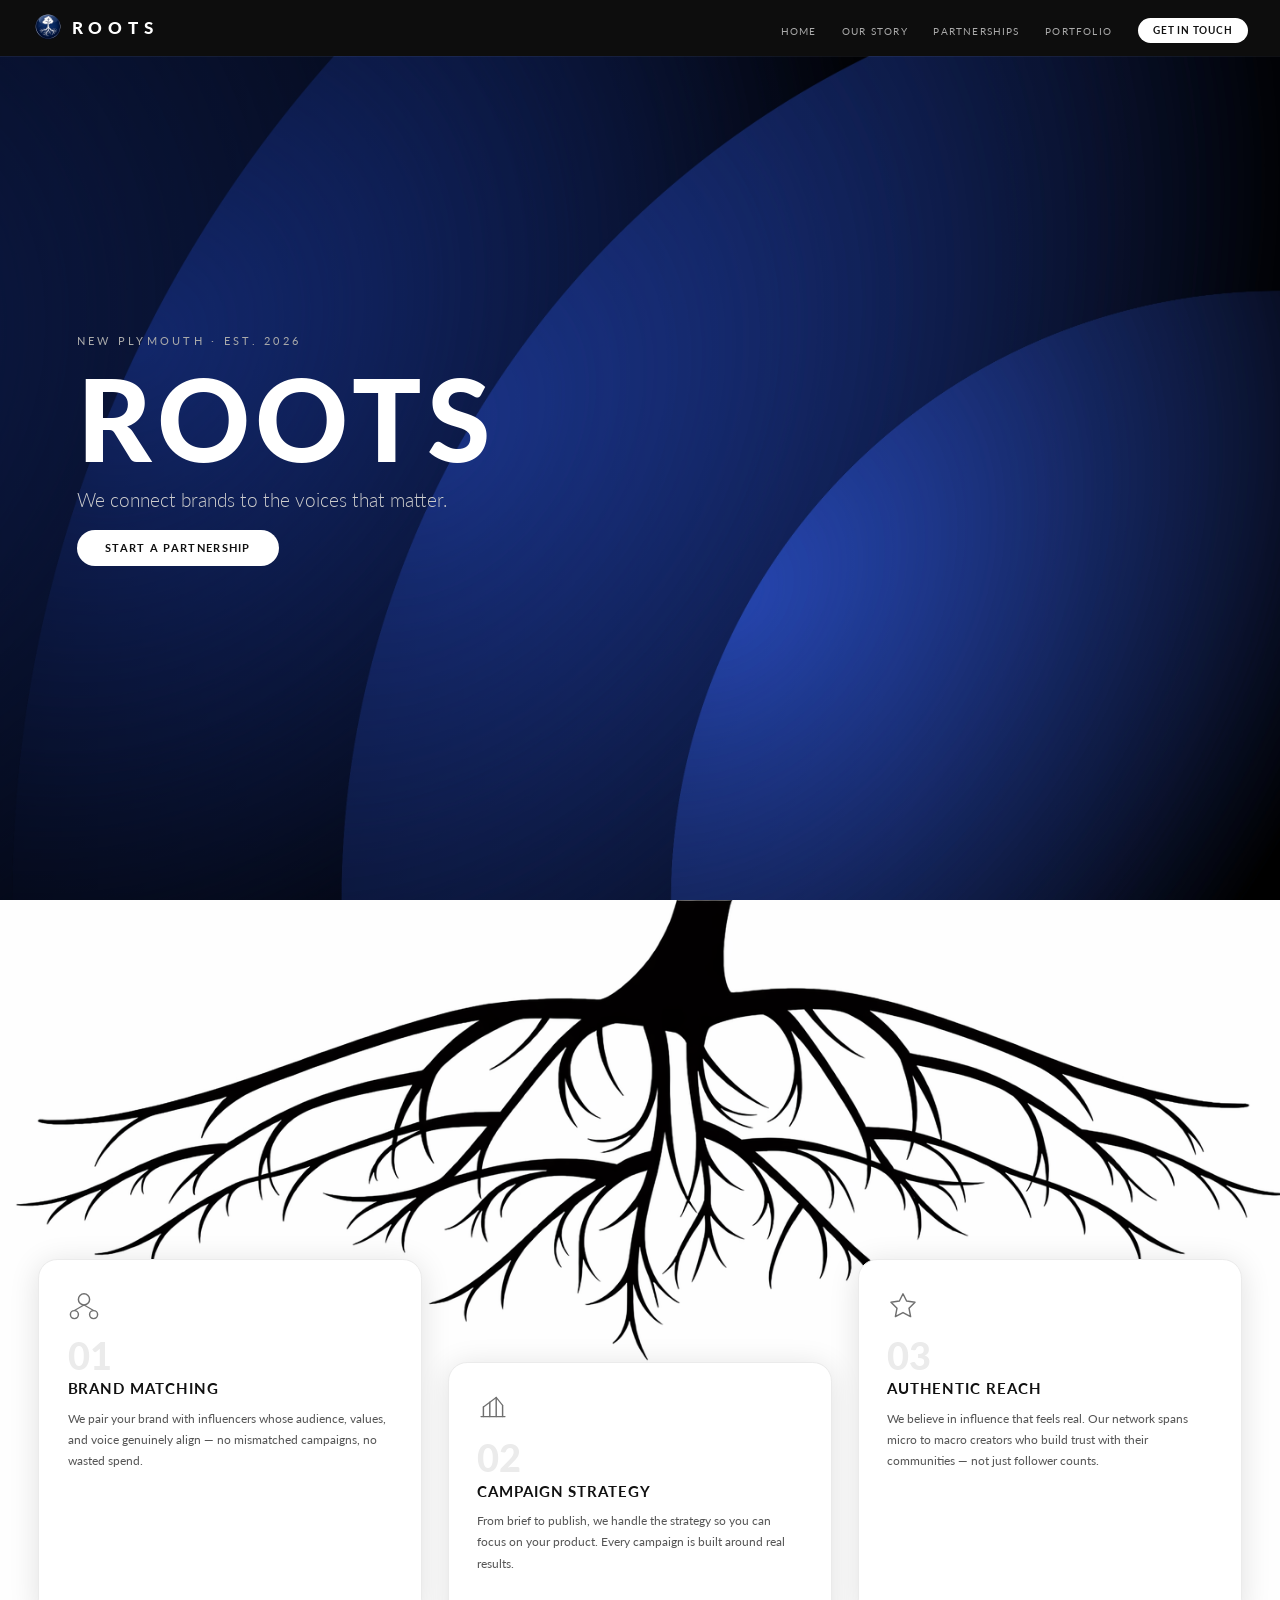
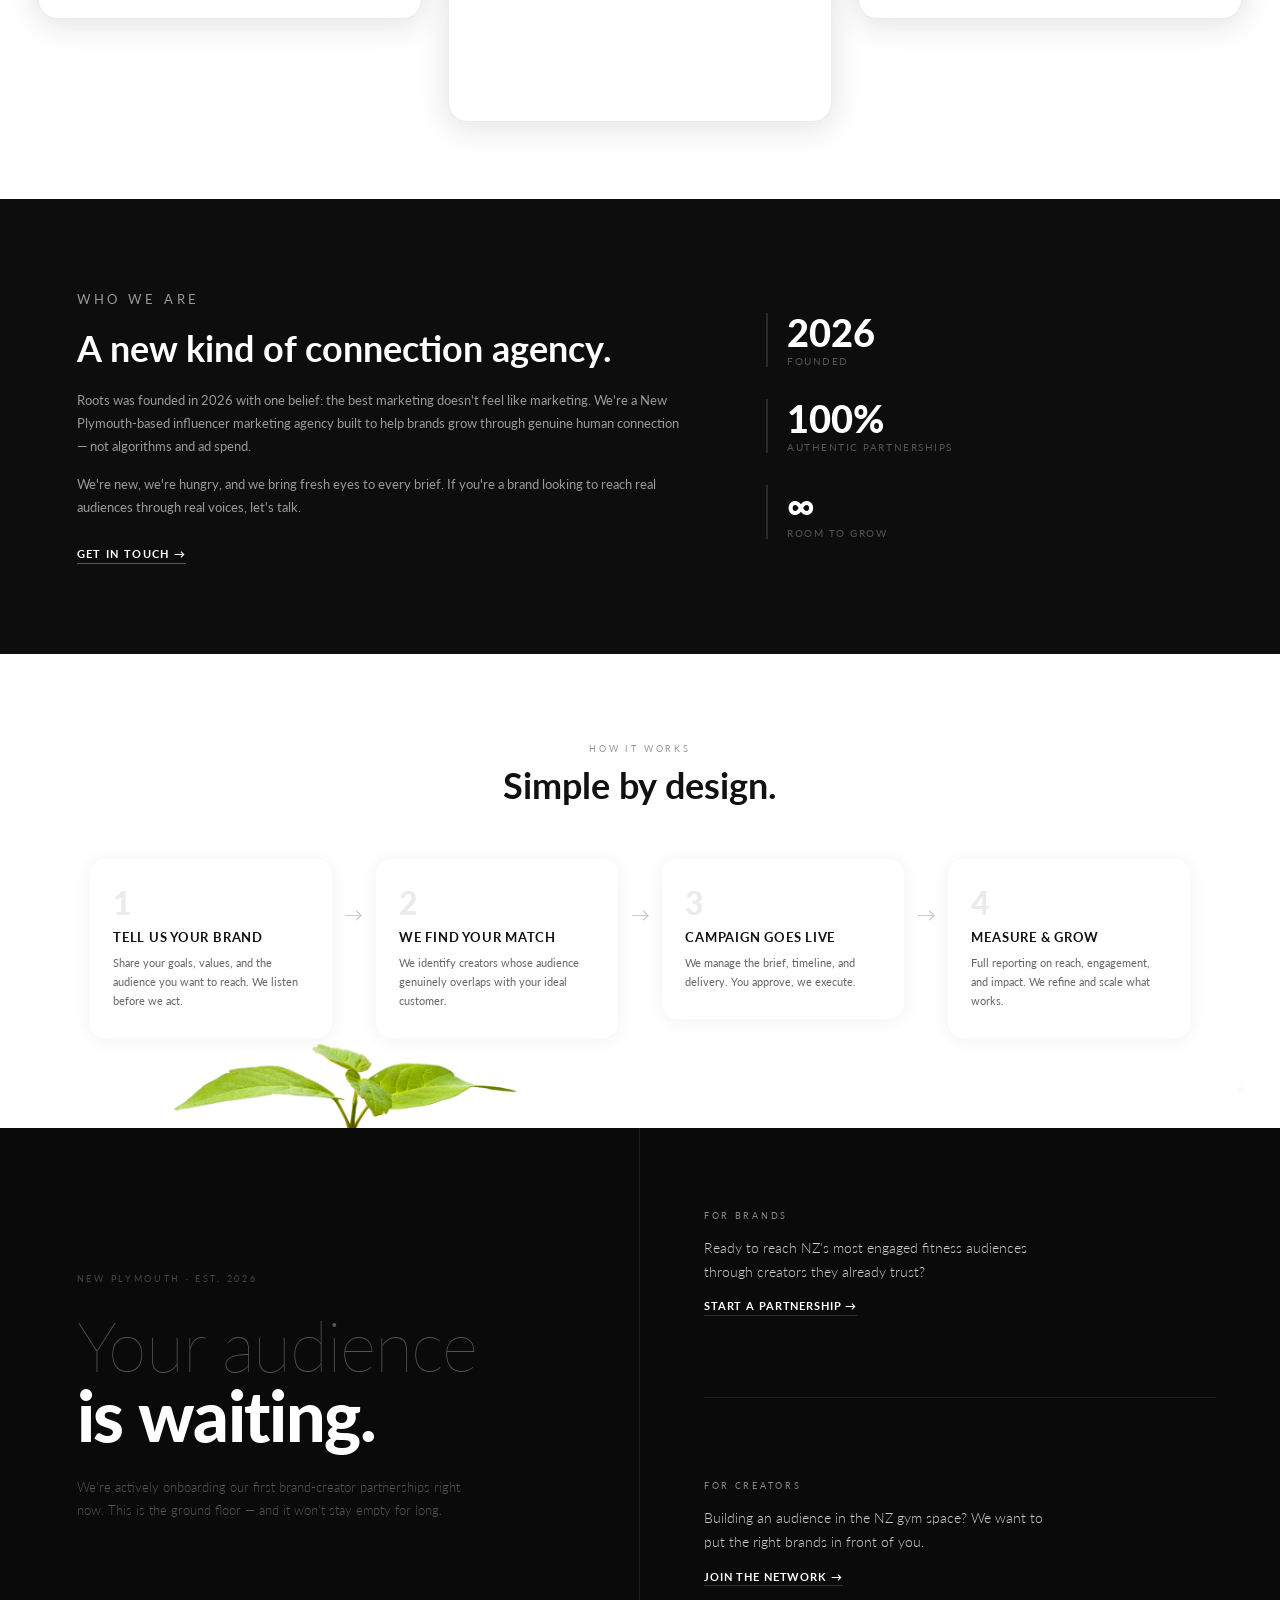
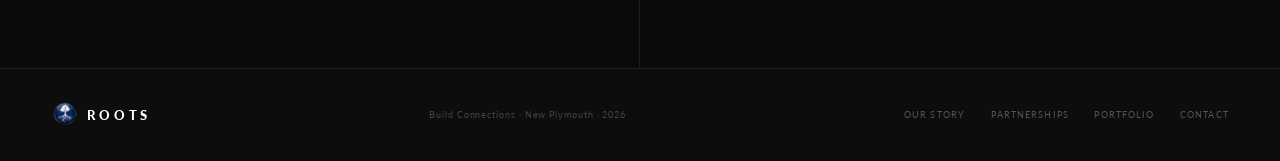
==== index.html @ 1f06280d "Update index.html" ====
<!DOCTYPE html>
<html>
<head>
  <link rel="stylesheet" href="rootstyle.css">
  <link rel="preconnect" href="https://fonts.googleapis.com">
  <link rel="preconnect" href="https://fonts.gstatic.com" crossorigin>
  <link href="https://fonts.googleapis.com/css2?family=Lato:ital,wght@0,100;0,300;0,400;0,700;0,900;1,100;1,300;1,400;1,700;1,900&display=swap" rel="stylesheet">
  <meta name="viewport" content="width=device-width, initial-scale=1.0">
    <link rel="icon" type="image/png" href="logo.png">
  <title>Roots - Build Connections</title>
</head>
<body>

  <header>
    <div class="header-inner">
      <a href="index.html" class="header-logo">
      <img src="logo.png" alt="Roots logo" class="header-logo-img">
      <span>ROOTS</span>
    </a>
      <button class="nav-toggle" id="navToggle" aria-label="Toggle menu">
        <span></span><span></span><span></span>
      </button>
      <nav id="mainNav">
        <li><a href="index.html">Home</a></li>
        <li><a href="ourstory.html">Our Story</a></li>
        <li><a href="partnerships.html">Partnerships</a></li>
        <li><a href="hours.html">Portfolio</a></li>
        <li><a href="menu.html" class="nav-cta">Get in Touch</a></li>
      </nav>
    </div>
  </header>

  <div id="progress-bar"></div>

  <!-- HERO -->
  <div class="titlescreen">
    <div class="titlescreentext">
      <p class="eyebrow">New Plymouth · Est. 2026</p>
      <h1>ROOTS</h1>
      <p class="tagline">We connect brands to the voices that matter.</p>
      <a href="partnerships.html" class="hero-btn">Start a Partnership</a>
    </div>
  </div>

  <!-- ROOTS / CARDS SECTION -->
  <div class="background">
    <div class="items-row">

      <div class="item">
        <div class="item-icon">
          <svg viewBox="0 0 40 40" fill="none" xmlns="http://www.w3.org/2000/svg">
            <circle cx="20" cy="13" r="7" stroke="#111" stroke-width="1.8"/>
            <circle cx="8"  cy="32" r="5" stroke="#111" stroke-width="1.8"/>
            <circle cx="32" cy="32" r="5" stroke="#111" stroke-width="1.8"/>
            <line x1="20" y1="20" x2="8"  y2="27" stroke="#111" stroke-width="1.5"/>
            <line x1="20" y1="20" x2="32" y2="27" stroke="#111" stroke-width="1.5"/>
          </svg>
        </div>
        <div class="item-num">01</div>
        <div class="item-title">Brand Matching</div>
        <div class="item-body">We pair your brand with influencers whose audience, values, and voice genuinely align — no mismatched campaigns, no wasted spend.</div>
      </div>

      <div class="item item--mid">
        <div class="item-icon">
          <svg viewBox="0 0 40 40" fill="none" xmlns="http://www.w3.org/2000/svg">
            <path d="M8 32 L8 20 M16 32 L16 14 M24 32 L24 8 M32 32 L32 18" stroke="#111" stroke-width="1.8" stroke-linecap="round"/>
            <polyline points="8,20 16,14 24,8 32,18" stroke="#111" stroke-width="1.5" stroke-linecap="round" stroke-linejoin="round" fill="none"/>
            <line x1="5" y1="32" x2="35" y2="32" stroke="#111" stroke-width="1.5" stroke-linecap="round"/>
          </svg>
        </div>
        <div class="item-num">02</div>
        <div class="item-title">Campaign Strategy</div>
        <div class="item-body">From brief to publish, we handle the strategy so you can focus on your product. Every campaign is built around real results.</div>
      </div>

      <div class="item">
        <div class="item-icon">
          <svg viewBox="0 0 40 40" fill="none" xmlns="http://www.w3.org/2000/svg">
            <path d="M20 6 L24.5 15 L35 16.5 L27.5 24 L29.5 34.5 L20 29.5 L10.5 34.5 L12.5 24 L5 16.5 L15.5 15 Z" stroke="#111" stroke-width="1.8" stroke-linejoin="round" fill="none"/>
          </svg>
        </div>
        <div class="item-num">03</div>
        <div class="item-title">Authentic Reach</div>
        <div class="item-body">We believe in influence that feels real. Our network spans micro to macro creators who build trust with their communities — not just follower counts.</div>
      </div>

    </div>
  </div>

  <!-- ABOUT SECTION -->
  <div class="about-section">
    <div class="about-inner">
      <div class="about-text">
        <p class="section-label">Who We Are</p>
        <h2>A new kind of connection agency.</h2>
        <p>Roots was founded in 2026 with one belief: the best marketing doesn't feel like marketing. We're a New Plymouth-based influencer marketing agency built to help brands grow through genuine human connection — not algorithms and ad spend.</p>
        <p>We're new, we're hungry, and we bring fresh eyes to every brief. If you're a brand looking to reach real audiences through real voices, let's talk.</p>
        <a href="menu.html" class="about-btn">Get in Touch →</a>
      </div>
      <div class="about-graphic">
        <div class="stat-block">
          <span class="stat-num">2026</span>
          <span class="stat-label">Founded</span>
        </div>
        <div class="stat-block">
          <span class="stat-num">100%</span>
          <span class="stat-label">Authentic partnerships</span>
        </div>
        <div class="stat-block">
          <span class="stat-num">∞</span>
          <span class="stat-label">Room to grow</span>
        </div>
      </div>
    </div>
  </div>

  <!-- HOW IT WORKS -->
  <div class="how-section">
    <p class="section-label">How It Works</p>
    <h2>Simple by design.</h2>
    <div class="steps-row">
      <div class="step">
        <div class="step-num">1</div>
        <div class="step-title">Tell us your brand</div>
        <div class="step-body">Share your goals, values, and the audience you want to reach. We listen before we act.</div>
      </div>
      <div class="step-arrow">→</div>
      <div class="step">
        <div class="step-num">2</div>
        <div class="step-title">We find your match</div>
        <div class="step-body">We identify creators whose audience genuinely overlaps with your ideal customer.</div>
      </div>
      <div class="step-arrow">→</div>
      <div class="step">
        <div class="step-num">3</div>
        <div class="step-title">Campaign goes live</div>
        <div class="step-body">We manage the brief, timeline, and delivery. You approve, we execute.</div>
      </div>
      <div class="step-arrow">→</div>
      <div class="step">
        <div class="step-num">4</div>
        <div class="step-title">Measure & grow</div>
        <div class="step-body">Full reporting on reach, engagement, and impact. We refine and scale what works.</div>
      </div>
    </div>
  </div>

  <!-- CONNECT SECTION -->
  <div class="connect-section">
    <div class="connect-left">
      <div class="connect-tag">New Plymouth · Est. 2026</div>
      <div class="connect-heading">
        <span class="connect-line1">Your audience</span>
        <span class="connect-line2">is waiting.</span>
      </div>
      <p class="connect-sub">We're actively onboarding our first brand-creator partnerships right now. This is the ground floor — and it won't stay empty for long.</p>
    </div>
    <div class="connect-right">
      <div class="connect-card">
        <div class="connect-card-label">For Brands</div>
        <p>Ready to reach NZ's most engaged fitness audiences through creators they already trust?</p>
        <a href="menu.html" class="connect-card-btn">Start a partnership →</a>
      </div>
      <div class="connect-divider"></div>
      <div class="connect-card">
        <div class="connect-card-label">For Creators</div>
        <p>Building an audience in the NZ gym space? We want to put the right brands in front of you.</p>
        <a href="menu.html" class="connect-card-btn">Join the network →</a>
      </div>
    </div>
  </div>

  <!-- FOOTER -->
  <footer>
    <div class="footer-inner">
      <div class="footer-logo">
        <img src="logo.png" alt="Roots" class="footer-logo-img">
        <span>ROOTS</span>
      </div>
      <div class="footer-tagline">Build Connections · New Plymouth · 2026</div>
      <nav class="footer-nav">
        <a href="story.html">Our Story</a>
        <a href="partnerships.html">Partnerships</a>
        <a href="hours.html">Portfolio</a>
        <a href="menu.html">Contact</a>
      </nav>
    </div>
  </footer>

  <script src="rootsjava.js"></script>
</body>
</html>
---- rootstyle.css ----
/* ── RESET & BASE ── */
*, *::before, *::after { box-sizing: border-box; }
body {
  margin: 0;
  width: 100%;
  font-family: "Lato", sans-serif;
  font-weight: 400;
  background: #fff;
  color: #111;
}
html::-webkit-scrollbar { display: none; }
html {
  scrollbar-width: none;
  -ms-overflow-style: none;
  scroll-behavior: smooth;
}
a { text-decoration: none; }
a:hover { opacity: 0.7; }

/* ── PROGRESS BAR ── */
#progress-bar {
  position: fixed;
  right: 0;
  bottom: 0;
  width: 5px;
  height: 0%;
  background-image: url(homepage1.jpg);
  background-attachment: fixed;
  z-index: 9999;
  transition: height 0.12s ease;
  box-shadow: 0 0 15px lightblue;
}

/* ── HEADER ── */
header {
  background-color: #0d0d0d;
  padding: 0 2.5vw;
  width: 100%;
  height: 4vw;
  min-height: 56px;
  position: fixed;
  top: 0;
  box-sizing: border-box;
  z-index: 100;
  box-shadow: 0 1px 0 rgba(255,255,255,0.06);
}
.header-inner {
  display: flex;
  justify-content: space-between;
  align-items: center;
  height: 100%;
}
.header-logo {
  display: flex;
  align-items: center;
  gap: 0.6vw;
  font-size: 1.3vw;
  font-weight: 900;
  letter-spacing: 0.35em;
  color: #fff;
  text-transform: uppercase;
  text-decoration: none;
}
.header-logo:hover { opacity: 0.8; }
.header-logo-img {
  width: 2.4vw;
  height: 2.4vw;
  min-width: 32px;
  min-height: 32px;
  object-fit: contain;
  border-radius: 50%;
}
header nav {
  display: flex;
  gap: 2vw;
  list-style: none;
  align-items: center;
  margin: 0;
  padding: 0;
}
header nav li a {
  font-size: 0.78vw;
  font-weight: 400;
  color: #aaa;
  letter-spacing: 0.12em;
  text-transform: uppercase;
  transition: color 0.2s;
}
header nav li a:hover { color: #fff; opacity: 1; }
.nav-cta {
  background: #fff;
  color: #111 !important;
  padding: 0.5vw 1.2vw;
  border-radius: 100px;
  font-weight: 700 !important;
  letter-spacing: 0.08em !important;
  transition: background 0.2s, color 0.2s !important;
}
.nav-cta:hover { background: #ddd; opacity: 1 !important; }

/* hamburger — hidden on desktop */
.nav-toggle {
  display: none;
  flex-direction: column;
  justify-content: center;
  gap: 5px;
  background: none;
  border: none;
  cursor: pointer;
  padding: 4px;
  z-index: 200;
}
.nav-toggle span {
  display: block;
  width: 24px;
  height: 2px;
  background: #fff;
  border-radius: 2px;
  transition: transform 0.3s, opacity 0.3s;
}
.nav-toggle.open span:nth-child(1) { transform: translateY(7px) rotate(45deg); }
.nav-toggle.open span:nth-child(2) { opacity: 0; }
.nav-toggle.open span:nth-child(3) { transform: translateY(-7px) rotate(-45deg); }

/* ── HERO ── */
.titlescreen {
  background-image: url(homepage1.jpg);
  background-size: 150%;
  background-position: 100% 100%;
  background-attachment: fixed;
  min-height: 100vh;
  display: flex;
  align-items: center;
  justify-content: flex-start;
  animation: ripple 60s ease-in-out infinite alternate;
  position: relative;
}
.titlescreen::after {
  content: '';
  position: absolute;
  inset: 0;
  background: linear-gradient(to right, rgba(0,0,0,0.55) 0%, rgba(0,0,0,0.1) 70%, transparent 100%);
}
@keyframes ripple {
  0%   { background-position: 100% 100%; background-size: 150%; }
  100% { background-position: 0% 0%;   background-size: 130%; }
}
.titlescreentext {
  position: relative;
  z-index: 2;
  margin-left: 6vw;
  color: #e8e8e8;
  display: flex;
  flex-direction: column;
  gap: 1vw;
}
.eyebrow {
  font-size: 0.85vw;
  letter-spacing: 0.3em;
  text-transform: uppercase;
  color: #aaa;
  margin: 0;
}
.titlescreentext h1 {
  font-size: 9vw;
  font-weight: 900;
  letter-spacing: 0.05em;
  line-height: 1;
  margin: 0;
  color: #fff;
}
.tagline {
  font-size: 1.5vw;
  font-weight: 300;
  color: #ccc;
  margin: 0;
  max-width: 500px;
}
.hero-btn {
  display: inline-block;
  margin-top: 0.5vw;
  padding: 0.9vw 2.2vw;
  background: #fff;
  color: #111;
  font-size: 0.85vw;
  font-weight: 700;
  letter-spacing: 0.12em;
  text-transform: uppercase;
  border-radius: 100px;
  transition: background 0.2s, color 0.2s;
  width: fit-content;
}
.hero-btn:hover { background: #ddd; opacity: 1; }

/* ── ROOTS / CARDS SECTION ── */
.background {
  background-image: url(roots_white.png);
  background-size: cover;
  background-repeat: no-repeat;
  background-position: top center;
  overflow: hidden;
  padding-top: 1px;
  padding-bottom: 6vw;
  min-height: 80vh;
  background-color: #fff;
}
.items-row {
  display: flex;
  justify-content: space-between;
  align-items: flex-start;
  padding: 0 3vw;
  margin-top: 28vw;
  gap: 2vw;
}
.item {
  border-radius: 1.5vw;
  box-shadow: 0 4px 30px rgba(0,0,0,0.12);
  min-height: 40vh;
  width: 30vw;
  background-color: #fff;
  padding: 2.2vw;
  box-sizing: border-box;
  border: 1px solid #ebebeb;
  transition: transform 0.3s ease, box-shadow 0.3s ease;
}
.item:hover {
  transform: translateY(-0.5vw);
  box-shadow: 0 12px 40px rgba(0,0,0,0.18);
}
.item--mid { margin-top: 8vw; }
.item-icon {
  width: 2.5vw;
  height: 2.5vw;
  margin-bottom: 1.2vw;
  opacity: 0.6;
}
.item-icon svg { width: 100%; height: 100%; }
.item-num {
  font-size: 3vw;
  font-weight: 900;
  color: #ebebeb;
  line-height: 1;
  margin-bottom: 0.4vw;
}
.item-title {
  font-size: 1.2vw;
  font-weight: 700;
  color: #111;
  letter-spacing: 0.06em;
  text-transform: uppercase;
  margin-bottom: 0.8vw;
}
.item-body {
  font-size: 0.95vw;
  color: #555;
  line-height: 1.75;
}

/* ── ABOUT ── */
.about-section {
  background: #0d0d0d;
  padding: 7vw 6vw;
}
.about-inner {
  display: flex;
  gap: 6vw;
  align-items: center;
  max-width: 1200px;
  margin: 0 auto;
}
.about-text { flex: 1.4; color: #ccc; }
.about-text h2 {
  font-size: 2.8vw;
  font-weight: 700;
  color: #fff;
  margin: 0.8vw 0 1.5vw;
  line-height: 1.2;
}
.about-text p {
  font-size: 1vw;
  line-height: 1.8;
  color: #999;
  margin-bottom: 1.2vw;
}
.section-label {
  font-size: 0.72vw;
  letter-spacing: 0.3em;
  text-transform: uppercase;
  color: #555;
  margin: 0 0 0.6vw;
}
.about-btn {
  display: inline-block;
  margin-top: 1vw;
  font-size: 0.85vw;
  font-weight: 700;
  letter-spacing: 0.12em;
  text-transform: uppercase;
  color: #fff;
  border-bottom: 1px solid #555;
  padding-bottom: 0.2vw;
  transition: border-color 0.2s;
}
.about-btn:hover { border-color: #fff; opacity: 1; }
.about-graphic {
  flex: 1;
  display: flex;
  flex-direction: column;
  gap: 2.5vw;
}
.stat-block {
  display: flex;
  flex-direction: column;
  border-left: 2px solid #2a2a2a;
  padding-left: 1.5vw;
}
.stat-num {
  font-size: 3vw;
  font-weight: 900;
  color: #fff;
  line-height: 1;
}
.stat-label {
  font-size: 0.8vw;
  color: #555;
  letter-spacing: 0.15em;
  text-transform: uppercase;
  margin-top: 0.3vw;
}

/* ── HOW IT WORKS ── */
.how-section {
  background-image: url(soil.jpg);
  background-size: cover;
  background-repeat: no-repeat;
  padding: 7vw 6vw;
  text-align: center;
}
.how-section h2 {
  font-size: 2.8vw;
  font-weight: 700;
  color: #111;
  margin: 0.8vw 0 4vw;
}
.how-section .section-label { color: #999; }
.steps-row {
  display: flex;
  align-items: flex-start;
  justify-content: center;
  gap: 1vw;
  max-width: 1100px;
  margin: 0 auto;
}
.step {
  flex: 1;
  background: #fff;
  border-radius: 1.2vw;
  padding: 2.2vw 1.8vw;
  box-shadow: 0 2px 20px rgba(0,0,0,0.06);
  text-align: left;
}
.step-num {
  font-size: 2.5vw;
  font-weight: 900;
  color: #ebebeb;
  line-height: 1;
  margin-bottom: 0.8vw;
}
.step-title {
  font-size: 1vw;
  font-weight: 700;
  color: #111;
  text-transform: uppercase;
  letter-spacing: 0.06em;
  margin-bottom: 0.6vw;
}
.step-body {
  font-size: 0.88vw;
  color: #666;
  line-height: 1.7;
}
.step-arrow {
  font-size: 1.5vw;
  color: #ccc;
  padding-top: 3.5vw;
  flex-shrink: 0;
}

/* ── CTA BANNER ── */
.cta-banner {
  background: #111;
  padding: 6vw;
  text-align: center;
  color: #fff;
}
.cta-banner h2 {
  font-size: 3vw;
  font-weight: 700;
  margin: 0 0 1vw;
}
.cta-banner p {
  font-size: 1.1vw;
  color: #888;
  margin: 0 0 2vw;
}
.cta-btn {
  display: inline-block;
  padding: 1vw 3vw;
  background: #fff;
  color: #111;
  font-size: 0.85vw;
  font-weight: 700;
  letter-spacing: 0.12em;
  text-transform: uppercase;
  border-radius: 100px;
  transition: background 0.2s;
}
.cta-btn:hover { background: #ddd; opacity: 1; }
.cta-logo {
  width: 5vw;
  height: 5vw;
  object-fit: contain;
  border-radius: 50%;
  margin-bottom: 1.5vw;
  opacity: 0.9;
}

/* ── FOOTER ── */
footer {
  background: #0d0d0d;
  border-top: 1px solid #1e1e1e;
  padding: 2.5vw 4vw;
}
.footer-inner {
  display: flex;
  align-items: center;
  justify-content: space-between;
}
.footer-logo {
  display: flex;
  align-items: center;
  gap: 0.6vw;
  font-size: 1vw;
  font-weight: 900;
  letter-spacing: 0.3em;
  color: #fff;
}
.footer-logo-img {
  width: 2.2vw;
  height: 2.2vw;
  object-fit: contain;
  border-radius: 50%;
}
.footer-tagline {
  font-size: 0.72vw;
  color: #444;
  letter-spacing: 0.1em;
}
.footer-nav {
  display: flex;
  gap: 2vw;
}
.footer-nav a {
  font-size: 0.72vw;
  color: #555;
  letter-spacing: 0.12em;
  text-transform: uppercase;
  transition: color 0.2s;
}
.footer-nav a:hover { color: #fff; opacity: 1; }


/* ═══════════════════════════════════════
   MOBILE BREAKPOINTS
═══════════════════════════════════════ */

@media (max-width: 768px) {

  /* HEADER */
  header {
    height: 56px;
    padding: 0 20px;
  }
  .header-logo {
    font-size: 16px;
    gap: 10px;
  }
  .header-logo-img {
    width: 34px;
    height: 34px;
  }

  /* HAMBURGER */
  .nav-toggle { display: flex; }

  /* NAV — slide down from header */
  header nav {
    display: none;
    position: fixed;
    top: 56px;
    left: 0;
    right: 0;
    background: #0d0d0d;
    flex-direction: column;
    gap: 0;
    padding: 12px 0 20px;
    border-top: 1px solid #1e1e1e;
    box-shadow: 0 8px 30px rgba(0,0,0,0.5);
  }
  header nav.open { display: flex; }
  header nav li {
    width: 100%;
    text-align: center;
  }
  header nav li a {
    display: block;
    padding: 14px 20px;
    font-size: 13px;
    color: #aaa;
  }
  .nav-cta {
    margin: 10px 30px 0;
    padding: 12px 20px !important;
    border-radius: 100px;
    font-size: 13px !important;
  }

  /* HERO */
  .titlescreen {
    background-attachment: scroll;
    min-height: 100svh;
  }
  .titlescreentext {
    margin-left: 24px;
    margin-right: 24px;
    gap: 12px;
  }
  .eyebrow { font-size: 11px; }
  .titlescreentext h1 { font-size: 18vw; }
  .tagline { font-size: 16px; max-width: 100%; }
  .hero-btn {
    font-size: 12px;
    padding: 14px 28px;
    margin-top: 8px;
  }

  /* ROOTS / CARDS */
  .background {
    background-image: none;
    background-color: #fff;
    padding-top: 40px;
    padding-bottom: 40px;
    min-height: unset;
  }
  .items-row {
    flex-direction: column;
    align-items: center;
    margin-top: 0;
    padding: 0 20px;
    gap: 20px;
  }
  .item {
    width: 100%;
    min-height: unset;
    border-radius: 16px;
    padding: 24px;
  }
  .item--mid { margin-top: 0; }
  .item-icon { width: 32px; height: 32px; margin-bottom: 14px; }
  .item-num { font-size: 36px; margin-bottom: 6px; }
  .item-title { font-size: 14px; margin-bottom: 10px; }
  .item-body { font-size: 14px; }

  /* ABOUT */
  .about-section { padding: 50px 24px; }
  .about-inner { flex-direction: column; gap: 40px; }
  .about-text h2 { font-size: 28px; margin: 10px 0 16px; }
  .about-text p { font-size: 14px; }
  .section-label { font-size: 10px; }
  .about-btn { font-size: 12px; }
  .about-graphic { flex-direction: row; flex-wrap: wrap; gap: 24px; }
  .stat-block { padding-left: 16px; min-width: 120px; }
  .stat-num { font-size: 32px; }
  .stat-label { font-size: 10px; }

  /* HOW IT WORKS */
  .how-section { padding: 50px 24px; }
  .how-section h2 { font-size: 28px; margin-bottom: 30px; }
  .steps-row {
    flex-direction: column;
    gap: 16px;
  }
  .step-arrow {
    transform: rotate(90deg);
    padding-top: 0;
    text-align: center;
    font-size: 20px;
    width: 100%;
  }
  .step {
    border-radius: 14px;
    padding: 22px 20px;
  }
  .step-num { font-size: 32px; margin-bottom: 10px; }
  .step-title { font-size: 13px; }
  .step-body { font-size: 13px; }

  /* CTA BANNER */
  .cta-banner { padding: 50px 24px; }
  .cta-banner h2 { font-size: 28px; margin-bottom: 12px; }
  .cta-banner p { font-size: 15px; margin-bottom: 24px; }
  .cta-btn { font-size: 13px; padding: 14px 36px; }
  .cta-logo { width: 60px; height: 60px; margin-bottom: 20px; }

  /* FOOTER */
  footer { padding: 30px 24px; }
  .footer-inner {
    flex-direction: column;
    gap: 20px;
    text-align: center;
  }
  .footer-logo { font-size: 14px; justify-content: center; }
  .footer-logo-img { width: 28px; height: 28px; }
  .footer-tagline { font-size: 11px; }
  .footer-nav { gap: 20px; flex-wrap: wrap; justify-content: center; }
  .footer-nav a { font-size: 11px; }
}

/* Slightly larger phones / small tablets */
@media (max-width: 480px) {
  .titlescreentext h1 { font-size: 22vw; }
  .about-graphic { flex-direction: column; }
}

/* ── FOOTER FIX ── */
body {
  display: flex;
  flex-direction: column;
  min-height: 100vh;
}
footer {
  margin-top: auto;
  position: relative;
  z-index: 1;
}

/* ── CONNECT SECTION ── */
.connect-section {
  display: grid;
  grid-template-columns: 1fr 1fr;
  min-height: 60vh;
  background: #0a0a0a;
}

.connect-left {
  padding: 6vw;
  display: flex;
  flex-direction: column;
  justify-content: center;
  gap: 2vw;
  border-right: 1px solid #1e1e1e;
}

.connect-tag {
  font-size: 0.7vw;
  letter-spacing: 0.3em;
  text-transform: uppercase;
  color: #444;
}

.connect-heading {
  display: flex;
  flex-direction: column;
  line-height: 1;
}

.connect-line1 {
  font-size: 5.5vw;
  font-weight: 100;
  color: #555;
  letter-spacing: -0.02em;
}

.connect-line2 {
  font-size: 5.5vw;
  font-weight: 900;
  color: #fff;
  letter-spacing: -0.02em;
}

.connect-sub {
  font-size: 1vw;
  font-weight: 300;
  color: #555;
  line-height: 1.8;
  max-width: 32vw;
  margin: 0;
}

.connect-right {
  display: flex;
  flex-direction: column;
}

.connect-card {
  flex: 1;
  padding: 4vw 5vw;
  display: flex;
  flex-direction: column;
  justify-content: center;
  gap: 1.2vw;
  transition: background 0.3s;
}

.connect-card:hover { background: #111; }

.connect-card-label {
  font-size: 0.7vw;
  letter-spacing: 0.3em;
  text-transform: uppercase;
  color: #888;
}

.connect-card p {
  font-size: 1.1vw;
  font-weight: 300;
  color: #ccc;
  line-height: 1.7;
  margin: 0;
  max-width: 28vw;
}

.connect-card-btn {
  display: inline-block;
  font-size: 0.85vw;
  font-weight: 700;
  letter-spacing: 0.08em;
  text-transform: uppercase;
  color: #fff;
  border-bottom: 1px solid #333;
  padding-bottom: 0.2vw;
  width: fit-content;
  transition: border-color 0.2s, color 0.2s;
}

.connect-card-btn:hover {
  border-color: #fff;
  opacity: 1;
}

.connect-divider {
  height: 1px;
  background: #1e1e1e;
  margin: 0 5vw;
}

@media (max-width: 768px) {
  .connect-section {
    grid-template-columns: 1fr;
    min-height: unset;
  }
  .connect-left {
    padding: 50px 24px;
    border-right: none;
    border-bottom: 1px solid #1e1e1e;
    gap: 16px;
  }
  .connect-tag { font-size: 10px; }
  .connect-line1, .connect-line2 { font-size: 13vw; }
  .connect-sub { font-size: 14px; max-width: 100%; }
  .connect-right { flex-direction: column; }
  .connect-card { padding: 32px 24px; gap: 12px; }
  .connect-card-label { font-size: 10px; }
  .connect-card p { font-size: 14px; max-width: 100%; }
  .connect-card-btn { font-size: 12px; }
  .connect-divider { margin: 0 24px; }
}

/* =============================================
   OUR STORY PAGE STYLES
   ============================================= */

:root {
  --accent: #1a3a5c;
  --accent-hover: #122840;
  --accent-subtle: rgba(26, 58, 92, 0.12);
}

/* ── STORY HERO ── */
.story-hero {
  min-height: 70vh;
  display: flex;
  align-items: flex-end;
  padding: 8vw 5vw 6vw;
  position: relative;
  overflow: hidden;
  background: #0e0e0e;
}

.story-hero::before {
  content: '';
  position: absolute;
  inset: 0;
  background: radial-gradient(ellipse at 70% 40%, rgba(26,58,92,0.18) 0%, transparent 65%);
  pointer-events: none;
}

.story-hero-year {
  position: absolute;
  top: 12vw;
  right: 5vw;
  font-size: 18vw;
  font-weight: 900;
  color: transparent;
  -webkit-text-stroke: 1px rgba(26,58,92,0.2);
  line-height: 1;
  pointer-events: none;
  user-select: none;
}

.story-hero-content {
  max-width: 65vw;
  position: relative;
  z-index: 2;
}

.story-hero-eyebrow {
  font-size: 0.75vw;
  letter-spacing: 0.4vw;
  text-transform: uppercase;
  color: var(--accent);
  margin-bottom: 2vw;
  display: block;
}

.story-hero h1 {
  font-size: 6.5vw;
  font-weight: 900;
  line-height: 1.0;
  color: #d6d7d7;
  margin: 0 0 2vw;
}

.story-hero h1 em {
  font-style: italic;
  font-weight: 300;
  color: #4a7ab5;
}

.story-hero-sub {
  font-size: 1.2vw;
  font-weight: 300;
  color: rgba(214,215,215,0.55);
  line-height: 1.8;
  max-width: 42vw;
}

/* ── DIVIDER ── */
.story-divider {
  height: 1px;
  background: linear-gradient(to right, var(--accent), transparent);
  margin: 0 5vw;
}

/* ── ORIGIN ── */
.story-origin {
  display: grid;
  grid-template-columns: 1fr 1fr;
  background: #111;
}

.story-origin-text {
  padding: 7vw 5vw;
  display: flex;
  flex-direction: column;
  justify-content: center;
  gap: 1.8vw;
}

.story-origin-text h2 {
  font-size: 3.5vw;
  font-weight: 900;
  color: #d6d7d7;
  line-height: 1.1;
  margin: 0;
}

.story-origin-text p {
  font-size: 1.05vw;
  font-weight: 300;
  color: rgba(214,215,215,0.6);
  line-height: 1.85;
  margin: 0;
}

.story-origin-visual {
  background: #1a1a1a;
  display: flex;
  align-items: center;
  justify-content: center;
  padding: 5vw;
  position: relative;
  overflow: hidden;
}

.story-origin-visual::before {
  content: '';
  position: absolute;
  inset: 0;
  background: radial-gradient(circle at center, rgba(26,58,92,0.12), transparent 70%);
}

.root-illustration {
  width: 18vw;
  height: 18vw;
  position: relative;
  z-index: 1;
}

/* ── TIMELINE ── */
.story-timeline {
  background: #0e0e0e;
  padding: 7vw 5vw;
}

.story-timeline > .section-label { margin-bottom: 1vw; }

.story-timeline > h2 {
  font-size: 3.5vw;
  font-weight: 900;
  color: #d6d7d7;
  margin: 0 0 5vw;
}

.timeline-list {
  display: flex;
  flex-direction: column;
}

.timeline-item {
  display: grid;
  grid-template-columns: 10vw 1px 1fr;
  gap: 0 3vw;
  align-items: stretch;
  transform: translateX(-20px);
  transition: opacity 0.7s ease, transform 0.7s ease;
}


.timeline-year {
  font-size: 2.2vw;
  font-weight: 900;
  color: var(--accent);
  text-align: right;
  padding-right: 3vw;
  padding-top: 2.2vw;
  line-height: 1;
  display: flex;
  align-items: flex-start;
  justify-content: flex-end;
}

.timeline-line-col {
  display: flex;
  flex-direction: column;
  align-items: center;
}

.timeline-dot {
  width: 10px;
  height: 10px;
  border-radius: 50%;
  background: var(--accent);
  flex-shrink: 0;
  margin-top: 2.5vw;
}

.timeline-connector {
  width: 1px;
  flex: 1;
  background: #2a2a2a;
}

.timeline-item:last-child .timeline-connector { display: none; }

.timeline-content {
  padding: 2vw 0 3vw;
}

.timeline-content h3 {
  font-size: 1.5vw;
  font-weight: 700;
  color: #d6d7d7;
  margin: 0 0 0.8vw;
}

.timeline-content p {
  font-size: 1vw;
  font-weight: 300;
  color: rgba(214,215,215,0.55);
  line-height: 1.8;
  margin: 0;
}

/* ── VALUES ── */
.story-values {
  background: #111;
  padding: 7vw 5vw;
  border-top: 1px solid #1e1e1e;
}

.story-values > .section-label { margin-bottom: 1vw; }

.story-values > h2 {
  font-size: 3.5vw;
  font-weight: 900;
  color: #d6d7d7;
  margin: 0 0 4vw;
}

.values-grid {
  display: grid;
  grid-template-columns: repeat(3, 1fr);
  gap: 2px;
}

.value-card {
  background: #0e0e0e;
  padding: 3vw;
  display: flex;
  flex-direction: column;
  gap: 1.2vw;
  transition: background 0.2s;
}

.value-card:hover { background: #141414; }

.value-num {
  font-size: 0.7vw;
  letter-spacing: 0.3vw;
  color: var(--accent);
  font-weight: 700;
}

.value-title {
  font-size: 1.8vw;
  font-weight: 900;
  color: #d6d7d7;
  line-height: 1.1;
}

.value-body {
  font-size: 1vw;
  font-weight: 300;
  color: rgba(214,215,215,0.5);
  line-height: 1.8;
}

/* ── TEAM ── */
.story-team {
  background: #0e0e0e;
  padding: 7vw 5vw;
}

.story-team > .section-label { margin-bottom: 1vw; }

.story-team > h2 {
  font-size: 3.5vw;
  font-weight: 900;
  color: #d6d7d7;
  margin: 0 0 4vw;
}

.team-grid {
  display: grid;
  grid-template-columns: repeat(2, 1fr);
  gap: 2vw;
}

.team-card {
  display: flex;
  flex-direction: column;
  gap: 1.2vw;
}

.team-avatar {
  width: 100%;
  aspect-ratio: 1;
  background: #1a1a1a;
  position: relative;
  overflow: hidden;
  display: flex;
  align-items: center;
  justify-content: center;
}

.team-avatar::after {
  content: '';
  position: absolute;
  bottom: 0;
  left: 0;
  right: 0;
  height: 3px;
  background: var(--accent);
}

.team-avatar-initials {
  font-size: 4vw;
  font-weight: 900;
  color: var(--accent);
}

.team-name {
  font-size: 1.4vw;
  font-weight: 700;
  color: #d6d7d7;
}

.team-role {
  font-size: 0.75vw;
  letter-spacing: 0.3vw;
  text-transform: uppercase;
  color: var(--accent);
  margin-top: -0.5vw;
}

.team-bio {
  font-size: 0.95vw;
  font-weight: 300;
  color: rgba(214,215,215,0.5);
  line-height: 1.8;
}

/* ── STORY PAGE MOBILE ── */
@media (max-width: 768px) {
  .story-hero { padding: 10vw 5vw 8vw; min-height: 60vh; }
  .story-hero-eyebrow { font-size: 2.5vw; }
  .story-hero h1 { font-size: 13vw; }
  .story-hero-sub { font-size: 3.5vw; max-width: 100%; }
  .story-hero-year { font-size: 28vw; top: 18vw; }
  .story-hero-content { max-width: 100%; }

  .story-origin { grid-template-columns: 1fr; }
  .story-origin-text { padding: 8vw 5vw; }
  .story-origin-text h2 { font-size: 7vw; }
  .story-origin-text p { font-size: 3.5vw; }
  .story-origin-visual { min-height: 50vw; }
  .root-illustration { width: 30vw; height: 30vw; }

  .story-timeline { padding: 8vw 5vw; }
  .story-timeline > h2 { font-size: 7vw; }
  .timeline-item { grid-template-columns: 14vw 1px 1fr; gap: 0 4vw; }
  .timeline-year { font-size: 4.5vw; padding-top: 4vw; }
  .timeline-dot { margin-top: 4.5vw; }
  .timeline-content h3 { font-size: 4vw; }
  .timeline-content p { font-size: 3vw; }

  .story-values { padding: 8vw 5vw; }
  .story-values > h2 { font-size: 7vw; }
  .values-grid { grid-template-columns: 1fr; gap: 2px; }
  .value-title { font-size: 5vw; }
  .value-body { font-size: 3vw; }
  .value-num { font-size: 2.5vw; }

  .story-team { padding: 8vw 5vw; }
  .story-team > h2 { font-size: 7vw; }
  .team-grid { grid-template-columns: 1fr; gap: 8vw; }
  .team-avatar-initials { font-size: 12vw; }
  .team-name { font-size: 5vw; }
  .team-role { font-size: 2.5vw; }
  .team-bio { font-size: 3.2vw; }
}

/* =============================================
   PARTNERSHIPS PAGE
   ============================================= */

/* ── HERO ── */
.pship-hero {
  min-height: 100vh;
  background: #0a0a0a;
  display: flex;
  flex-direction: column;
  justify-content: flex-end;
  padding: 6vw;
  position: relative;
  overflow: hidden;
  gap: 4vw;
}

.pship-hero-bg-text {
  position: absolute;
  top: 50%;
  left: 50%;
  transform: translate(-50%, -50%);
  font-size: 22vw;
  font-weight: 900;
  color: transparent;
  -webkit-text-stroke: 1px rgba(255,255,255,0.04);
  white-space: nowrap;
  pointer-events: none;
  user-select: none;
  letter-spacing: -0.02em;
}

.pship-hero-content {
  position: relative;
  z-index: 2;
}

.pship-eyebrow {
  display: block;
  font-size: 0.75vw;
  letter-spacing: 0.4em;
  text-transform: uppercase;
  color: #444;
  margin-bottom: 2vw;
}

.pship-hero h1 {
  font-size: 7.5vw;
  font-weight: 900;
  color: #d6d7d7;
  line-height: 1;
  margin: 0;
  letter-spacing: -0.02em;
}

.pship-hero h1 em {
  font-style: italic;
  font-weight: 300;
  color: #4a7ab5;
}

.pship-hero-sub {
  font-size: 1.2vw;
  font-weight: 300;
  color: rgba(214,215,215,0.45);
  margin: 1.5vw 0 0;
  max-width: 38vw;
  line-height: 1.7;
}

.pship-hero-stat-row {
  display: flex;
  align-items: center;
  gap: 3vw;
  position: relative;
  z-index: 2;
  border-top: 1px solid #1e1e1e;
  padding-top: 3vw;
}

.pship-hero-stat {
  display: flex;
  flex-direction: column;
  gap: 0.4vw;
}

.pship-stat-num {
  font-size: 3.5vw;
  font-weight: 900;
  color: #fff;
  line-height: 1;
}

.pship-stat-label {
  font-size: 0.72vw;
  color: #555;
  letter-spacing: 0.1em;
  text-transform: uppercase;
}

.pship-hero-stat-div {
  width: 1px;
  height: 4vw;
  background: #1e1e1e;
}

/* ── TICKER ── */
.ticker-wrap {
  background: #1a3a5c;
  overflow: hidden;
  padding: 1vw 0;
  white-space: nowrap;
}

.ticker-track {
  display: inline-flex;
  align-items: center;
  gap: 2vw;
  animation: ticker 30s linear infinite;
  white-space: nowrap;
}

.ticker-track span {
  font-size: 0.85vw;
  font-weight: 700;
  letter-spacing: 0.12em;
  text-transform: uppercase;
  color: rgba(255,255,255,0.85);
  flex-shrink: 0;
}

.ticker-dot {
  color: rgba(255,255,255,0.3) !important;
  font-size: 1.2vw !important;
}

@keyframes ticker {
  0%   { transform: translateX(0); }
  100% { transform: translateX(-50%); }
}

/* ── HOW IT WORKS HEADER ── */
.pship-how {
  background: #fff;
  display: grid;
  grid-template-columns: 1fr 2fr;
  gap: 4vw;
  padding: 6vw;
  align-items: start;
  border-bottom: 1px solid #ebebeb;
}

.pship-how-content h2 {
  font-size: 3.2vw;
  font-weight: 900;
  color: #111;
  line-height: 1.1;
  margin: 0 0 1.5vw;
}

.pship-how-content p {
  font-size: 1.05vw;
  color: #666;
  line-height: 1.8;
  max-width: 38vw;
  margin: 0;
}

/* ── PROCESS CARDS ── */
.pship-process {
  display: grid;
  grid-template-columns: repeat(4, 1fr);
  background: #fff;
}

.pship-process-card {
  padding: 3.5vw 2.8vw;
  border-right: 1px solid #ebebeb;
  display: flex;
  flex-direction: column;
  gap: 1.5vw;
  transition: background 0.25s;
}

.pship-process-card:last-child { border-right: none; }
.pship-process-card:hover { background: #fafafa; }

.pship-card-num {
  font-size: 0.7vw;
  font-weight: 700;
  letter-spacing: 0.3em;
  color: #bbb;
}

.pship-card-body h3 {
  font-size: 1.2vw;
  font-weight: 700;
  color: #111;
  margin: 0 0 0.8vw;
  line-height: 1.2;
}

.pship-card-body p {
  font-size: 0.9vw;
  color: #777;
  line-height: 1.75;
  margin: 0;
}

/* ── WHO WE PARTNER WITH ── */
.pship-who {
  background: #f7f7f5;
  padding: 7vw 5vw;
}

.pship-who > .section-label { margin-bottom: 1vw; color: #999; }

.pship-who > h2 {
  font-size: 3.5vw;
  font-weight: 900;
  color: #111;
  margin: 0 0 4vw;
  line-height: 1.1;
}

.pship-who-grid {
  display: grid;
  grid-template-columns: 1fr 1fr;
  gap: 2px;
}

.pship-who-card {
  padding: 4vw;
  display: flex;
  flex-direction: column;
  gap: 1.5vw;
}

.pship-who-card--dark { background: #111; }
.pship-who-card--light { background: #fff; }

.pship-who-tag {
  font-size: 0.7vw;
  font-weight: 700;
  letter-spacing: 0.3em;
  text-transform: uppercase;
  color: #4a7ab5;
}

.pship-who-tag--dark { color: #1a3a5c; }

.pship-who-card--dark h3 {
  font-size: 2.2vw;
  font-weight: 900;
  color: #d6d7d7;
  line-height: 1.1;
  margin: 0;
}

.pship-who-card--light h3 {
  font-size: 2.2vw;
  font-weight: 900;
  color: #111;
  line-height: 1.1;
  margin: 0;
}

.pship-who-card--dark p {
  font-size: 0.95vw;
  font-weight: 300;
  color: rgba(214,215,215,0.55);
  line-height: 1.8;
  margin: 0;
}

.pship-who-card--light p {
  font-size: 0.95vw;
  color: #666;
  line-height: 1.8;
  margin: 0;
}

.pship-who-list {
  list-style: none;
  padding: 0;
  margin: 0;
  display: flex;
  flex-direction: column;
  gap: 0.6vw;
}

.pship-who-list li {
  font-size: 0.85vw;
  color: rgba(214,215,215,0.5);
  padding-left: 1vw;
  position: relative;
}

.pship-who-list li::before {
  content: '—';
  position: absolute;
  left: 0;
  color: #1a3a5c;
}

.pship-who-list--dark li { color: #888; }
.pship-who-list--dark li::before { color: #1a3a5c; }

.pship-who-btn {
  display: inline-block;
  font-size: 0.8vw;
  font-weight: 700;
  letter-spacing: 0.1em;
  text-transform: uppercase;
  color: #fff;
  border-bottom: 1px solid #333;
  padding-bottom: 0.2vw;
  width: fit-content;
  margin-top: 0.5vw;
  transition: border-color 0.2s;
}

.pship-who-btn:hover { border-color: #fff; opacity: 1; }

.pship-who-btn--dark {
  color: #111;
  border-bottom-color: #ccc;
}

.pship-who-btn--dark:hover { border-color: #111; }

/* ── PRICING ── */
.pship-pricing {
  background: #0a0a0a;
  display: grid;
  grid-template-columns: 1fr 1fr;
  align-items: center;
  padding: 7vw 5vw;
  gap: 6vw;
}

.pship-pricing-left { display: flex; flex-direction: column; gap: 1.5vw; }

.pship-pricing-left h2 {
  font-size: 3.2vw;
  font-weight: 900;
  color: #d6d7d7;
  line-height: 1.1;
  margin: 0;
}

.pship-pricing-left p {
  font-size: 1vw;
  font-weight: 300;
  color: rgba(214,215,215,0.5);
  line-height: 1.8;
  margin: 0;
}

.pship-pricing-right {
  display: flex;
  justify-content: flex-end;
}

.pship-price-box {
  background: #111;
  border: 1px solid #1e1e1e;
  padding: 3.5vw;
  width: 100%;
  display: flex;
  flex-direction: column;
  gap: 1.5vw;
}

.pship-price-tag {
  font-size: 0.7vw;
  font-weight: 700;
  letter-spacing: 0.3em;
  text-transform: uppercase;
  color: #4a7ab5;
}

.pship-price-big {
  font-size: 8vw;
  font-weight: 900;
  color: #fff;
  line-height: 1;
  letter-spacing: -0.02em;
}

.pship-price-big span {
  font-size: 4vw;
  color: #4a7ab5;
}

.pship-price-desc {
  font-size: 0.85vw;
  color: #555;
  letter-spacing: 0.05em;
  margin-top: -0.5vw;
}

.pship-price-compare {
  display: flex;
  flex-direction: column;
  gap: 0.3vw;
  padding-top: 1vw;
  border-top: 1px solid #1e1e1e;
}

.pship-price-old {
  font-size: 0.8vw;
  color: #444;
  text-decoration: line-through;
}

.pship-price-save {
  font-size: 0.8vw;
  color: #4a7ab5;
  font-weight: 700;
}

.pship-price-list {
  list-style: none;
  padding: 0;
  margin: 0;
  display: flex;
  flex-direction: column;
  gap: 0.6vw;
}

.pship-price-list li {
  font-size: 0.85vw;
  color: rgba(214,215,215,0.6);
  line-height: 1.5;
}

.pship-price-btn {
  display: inline-block;
  background: #1a3a5c;
  color: #fff;
  font-size: 0.8vw;
  font-weight: 700;
  letter-spacing: 0.12em;
  text-transform: uppercase;
  padding: 1.2vw 2vw;
  text-align: center;
  transition: background 0.2s;
  margin-top: 0.5vw;
}

.pship-price-btn:hover { background: #122840; opacity: 1; }

/* ── STATEMENT / QUOTE ── */
.pship-statement {
  background: #fff;
  padding: 7vw 5vw;
  border-top: 1px solid #ebebeb;
  border-bottom: 1px solid #ebebeb;
}

.pship-statement-inner {
  max-width: 800px;
  margin: 0 auto;
}

.pship-statement-quote {
  font-size: 8vw;
  font-weight: 900;
  color: #ebebeb;
  line-height: 0.6;
  margin-bottom: 1vw;
}

.pship-statement-inner p {
  font-size: 2vw;
  font-weight: 300;
  color: #111;
  line-height: 1.5;
  margin: 0 0 2vw;
  font-style: italic;
}

.pship-statement-attr {
  font-size: 0.75vw;
  letter-spacing: 0.2em;
  text-transform: uppercase;
  color: #999;
}

/* ── TEXT CARDS ── */
.pship-cards-section {
  background: #f7f7f5;
  padding: 7vw 5vw;
}

.pship-cards-section > .section-label { margin-bottom: 1vw; color: #999; }

.pship-cards-section > h2 {
  font-size: 3.5vw;
  font-weight: 900;
  color: #111;
  margin: 0 0 4vw;
  line-height: 1.1;
}

.pship-cards-grid {
  display: grid;
  grid-template-columns: repeat(4, 1fr);
  gap: 1.5vw;
}

.pship-text-card {
  background: #fff;
  padding: 2.5vw;
  border: 1px solid #ebebeb;
  display: flex;
  flex-direction: column;
  gap: 1.2vw;
  transition: box-shadow 0.25s, transform 0.25s;
}

.pship-text-card:hover {
  box-shadow: 0 8px 30px rgba(0,0,0,0.07);
  transform: translateY(-0.3vw);
}

.pship-text-card-icon {
  font-size: 1.8vw;
  color: #1a3a5c;
  line-height: 1;
}

.pship-text-card h4 {
  font-size: 1.1vw;
  font-weight: 700;
  color: #111;
  margin: 0;
  line-height: 1.2;
}

.pship-text-card p {
  font-size: 0.88vw;
  color: #777;
  line-height: 1.75;
  margin: 0;
}

/* ── PARTNERSHIPS MOBILE ── */
@media (max-width: 768px) {

  .pship-hero { padding: 30px 24px 40px; gap: 30px; min-height: 100svh; }
  .pship-hero-bg-text { font-size: 40vw; }
  .pship-eyebrow { font-size: 10px; }
  .pship-hero h1 { font-size: 15vw; }
  .pship-hero-sub { font-size: 14px; max-width: 100%; }
  .pship-hero-stat-row { flex-direction: column; align-items: flex-start; gap: 20px; padding-top: 24px; }
  .pship-stat-num { font-size: 10vw; }
  .pship-stat-label { font-size: 10px; }
  .pship-hero-stat-div { width: 40px; height: 1px; }

  .ticker-wrap { padding: 10px 0; }
  .ticker-track span { font-size: 11px; }

  .pship-how { grid-template-columns: 1fr; padding: 40px 24px; gap: 20px; }
  .pship-how-content h2 { font-size: 7vw; }
  .pship-how-content p { font-size: 14px; max-width: 100%; }

  .pship-process { grid-template-columns: 1fr; }
  .pship-process-card { padding: 28px 24px; border-right: none; border-bottom: 1px solid #ebebeb; gap: 12px; }
  .pship-process-card:last-child { border-bottom: none; }
  .pship-card-num { font-size: 10px; }
  .pship-card-body h3 { font-size: 18px; }
  .pship-card-body p { font-size: 14px; }

  .pship-who { padding: 40px 24px; }
  .pship-who > h2 { font-size: 8vw; }
  .pship-who-grid { grid-template-columns: 1fr; }
  .pship-who-card { padding: 32px 24px; }
  .pship-who-card--dark h3, .pship-who-card--light h3 { font-size: 6vw; }
  .pship-who-card--dark p, .pship-who-card--light p { font-size: 14px; }
  .pship-who-list li { font-size: 13px; padding-left: 16px; }
  .pship-who-btn { font-size: 12px; }
  .pship-who-tag { font-size: 10px; }

  .pship-pricing { grid-template-columns: 1fr; padding: 40px 24px; gap: 32px; }
  .pship-pricing-right { justify-content: flex-start; }
  .pship-pricing-left h2 { font-size: 7vw; }
  .pship-pricing-left p { font-size: 14px; }
  .pship-price-box { padding: 28px 24px; }
  .pship-price-big { font-size: 20vw; }
  .pship-price-big span { font-size: 10vw; }
  .pship-price-desc { font-size: 12px; }
  .pship-price-old, .pship-price-save { font-size: 12px; }
  .pship-price-list li { font-size: 13px; }
  .pship-price-btn { font-size: 12px; padding: 14px 20px; }
  .pship-price-tag { font-size: 10px; }

  .pship-statement { padding: 40px 24px; }
  .pship-statement-quote { font-size: 18vw; }
  .pship-statement-inner p { font-size: 5vw; }
  .pship-statement-attr { font-size: 10px; }

  .pship-cards-section { padding: 40px 24px; }
  .pship-cards-section > h2 { font-size: 8vw; }
  .pship-cards-grid { grid-template-columns: 1fr 1fr; gap: 12px; }
  .pship-text-card { padding: 20px 18px; gap: 12px; }
  .pship-text-card-icon { font-size: 24px; }
  .pship-text-card h4 { font-size: 14px; }
  .pship-text-card p { font-size: 12px; }
}

@media (max-width: 480px) {
  .pship-cards-grid { grid-template-columns: 1fr; }
}
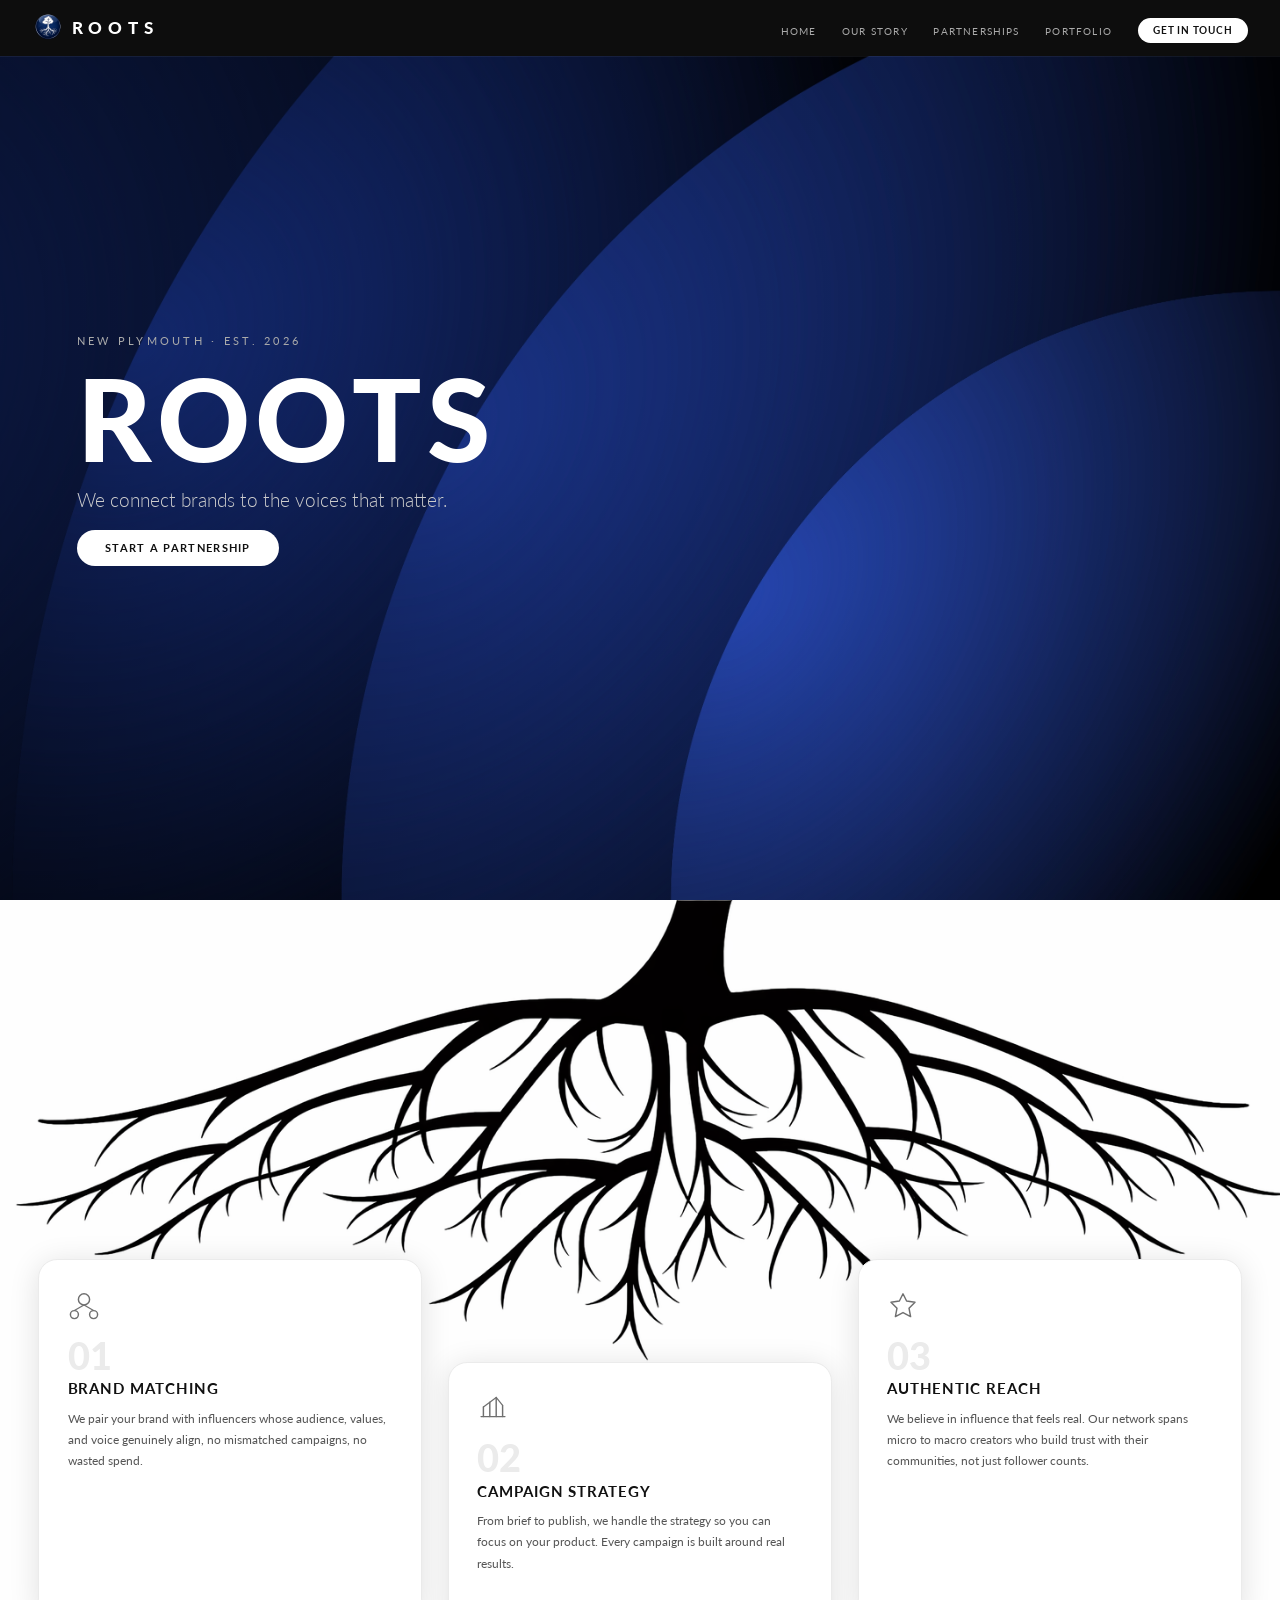
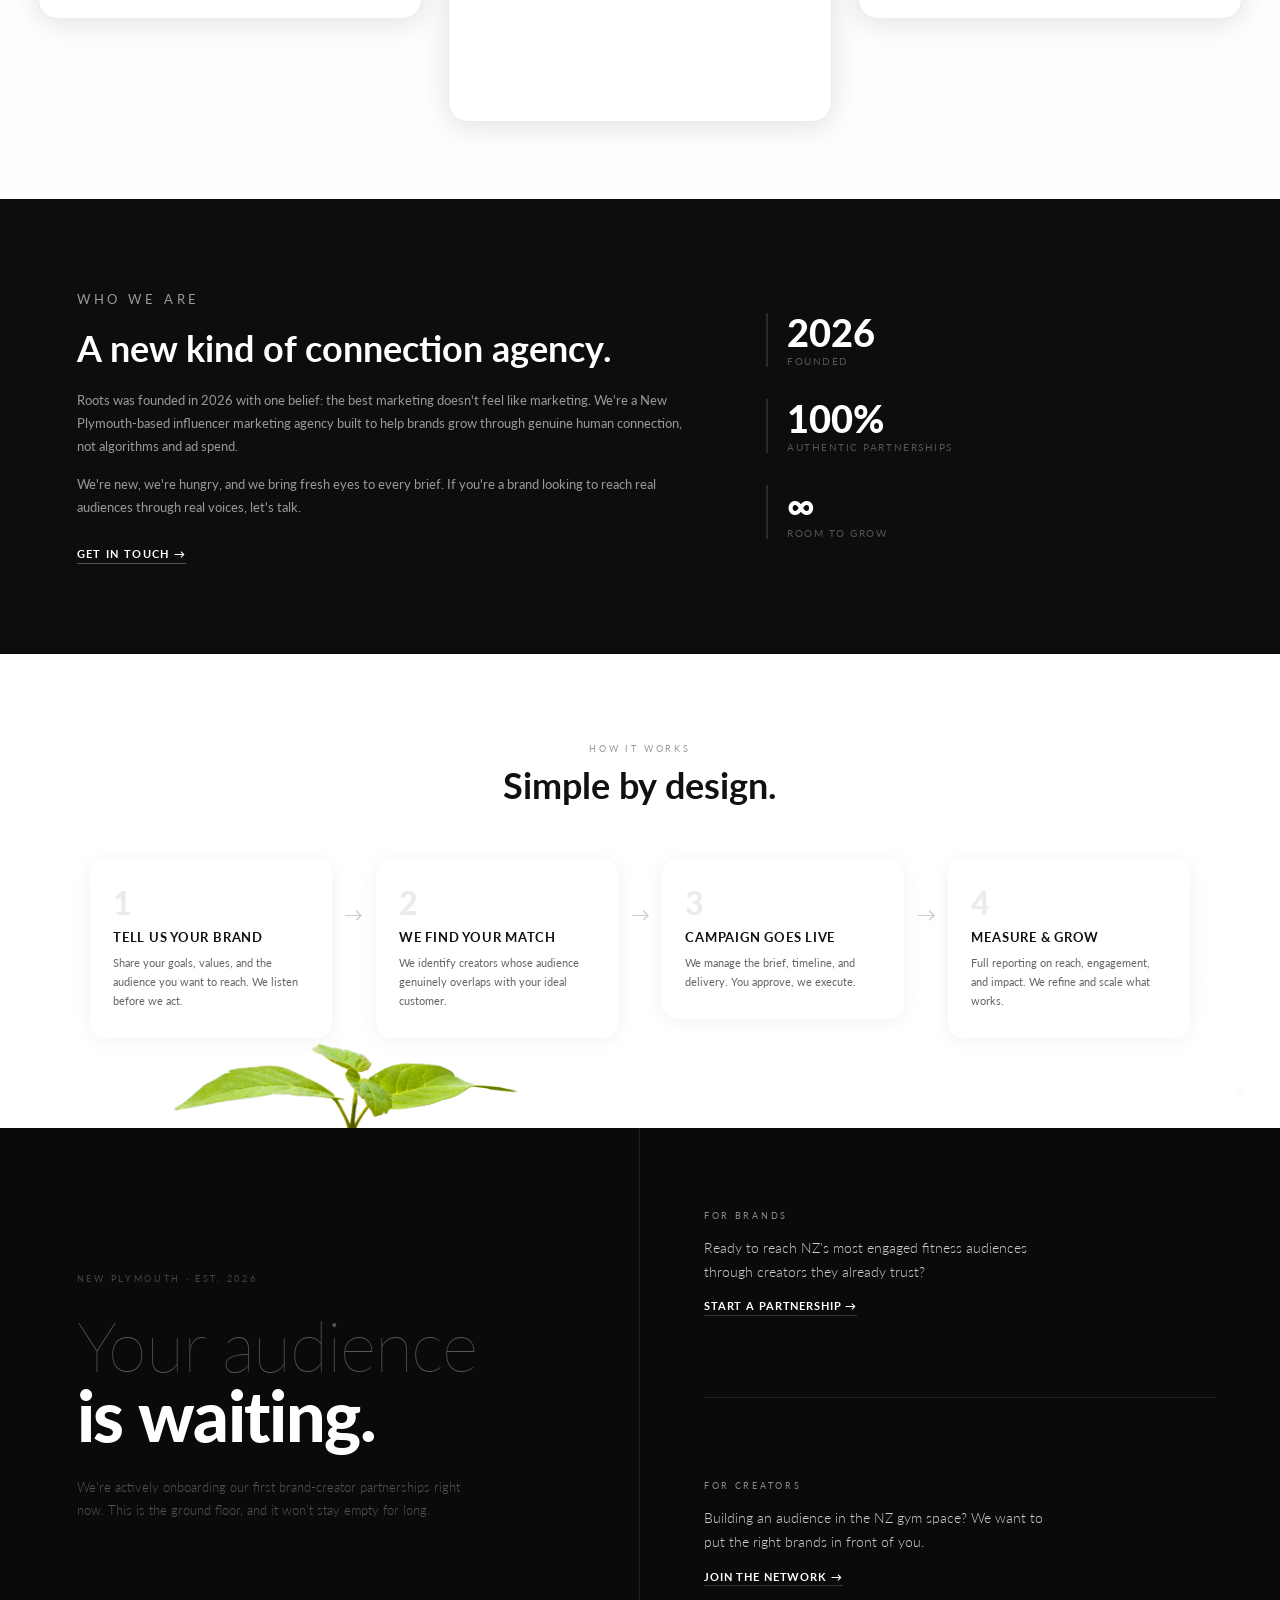
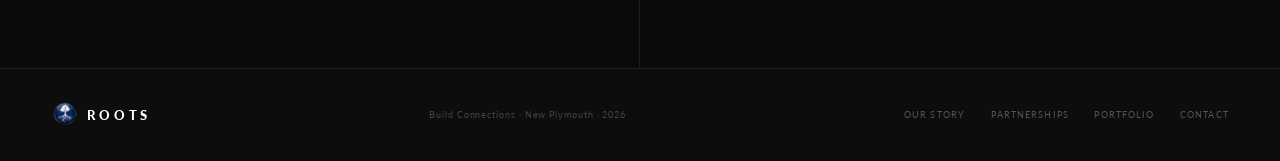
==== commit c6d01f11: "Update index.html" ====
--- a/index.html
+++ b/index.html
@@ -6,7 +6,7 @@
   <link rel="preconnect" href="https://fonts.gstatic.com" crossorigin>
   <link href="https://fonts.googleapis.com/css2?family=Lato:ital,wght@0,100;0,300;0,400;0,700;0,900;1,100;1,300;1,400;1,700;1,900&display=swap" rel="stylesheet">
   <meta name="viewport" content="width=device-width, initial-scale=1.0">
-    <link rel="icon" type="image/png" href="logo.png">
+  <link rel="icon" type="image/png" href="logo.png">
   <title>Roots - Build Connections</title>
 </head>
 <body>
@@ -34,8 +34,8 @@
 
   <!-- HERO -->
   <div class="titlescreen">
-    <div class="titlescreentext">
-      <p class="eyebrow">New Plymouth · Est. 2026</p>
+    <div class="titlescreentext reveal">
+      <p class="eyebrow reveal">New Plymouth · Est. 2026</p>
       <h1>ROOTS</h1>
       <p class="tagline">We connect brands to the voices that matter.</p>
       <a href="partnerships.html" class="hero-btn">Start a Partnership</a>
@@ -46,7 +46,7 @@
   <div class="background">
     <div class="items-row">
 
-      <div class="item">
+      <div class="item reveal">
         <div class="item-icon">
           <svg viewBox="0 0 40 40" fill="none" xmlns="http://www.w3.org/2000/svg">
             <circle cx="20" cy="13" r="7" stroke="#111" stroke-width="1.8"/>
@@ -58,10 +58,10 @@
         </div>
         <div class="item-num">01</div>
         <div class="item-title">Brand Matching</div>
-        <div class="item-body">We pair your brand with influencers whose audience, values, and voice genuinely align — no mismatched campaigns, no wasted spend.</div>
+        <div class="item-body">We pair your brand with influencers whose audience, values, and voice genuinely align, no mismatched campaigns, no wasted spend.</div>
       </div>
 
-      <div class="item item--mid">
+      <div class="item item--mid reveal">
         <div class="item-icon">
           <svg viewBox="0 0 40 40" fill="none" xmlns="http://www.w3.org/2000/svg">
             <path d="M8 32 L8 20 M16 32 L16 14 M24 32 L24 8 M32 32 L32 18" stroke="#111" stroke-width="1.8" stroke-linecap="round"/>
@@ -74,7 +74,7 @@
         <div class="item-body">From brief to publish, we handle the strategy so you can focus on your product. Every campaign is built around real results.</div>
       </div>
 
-      <div class="item">
+      <div class="item reveal">
         <div class="item-icon">
           <svg viewBox="0 0 40 40" fill="none" xmlns="http://www.w3.org/2000/svg">
             <path d="M20 6 L24.5 15 L35 16.5 L27.5 24 L29.5 34.5 L20 29.5 L10.5 34.5 L12.5 24 L5 16.5 L15.5 15 Z" stroke="#111" stroke-width="1.8" stroke-linejoin="round" fill="none"/>
@@ -82,7 +82,7 @@
         </div>
         <div class="item-num">03</div>
         <div class="item-title">Authentic Reach</div>
-        <div class="item-body">We believe in influence that feels real. Our network spans micro to macro creators who build trust with their communities — not just follower counts.</div>
+        <div class="item-body">We believe in influence that feels real. Our network spans micro to macro creators who build trust with their communities, not just follower counts.</div>
       </div>
 
     </div>
@@ -94,7 +94,7 @@
       <div class="about-text">
         <p class="section-label">Who We Are</p>
         <h2>A new kind of connection agency.</h2>
-        <p>Roots was founded in 2026 with one belief: the best marketing doesn't feel like marketing. We're a New Plymouth-based influencer marketing agency built to help brands grow through genuine human connection — not algorithms and ad spend.</p>
+        <p>Roots was founded in 2026 with one belief: the best marketing doesn't feel like marketing. We're a New Plymouth-based influencer marketing agency built to help brands grow through genuine human connection, not algorithms and ad spend.</p>
         <p>We're new, we're hungry, and we bring fresh eyes to every brief. If you're a brand looking to reach real audiences through real voices, let's talk.</p>
         <a href="menu.html" class="about-btn">Get in Touch →</a>
       </div>
@@ -120,25 +120,25 @@
     <p class="section-label">How It Works</p>
     <h2>Simple by design.</h2>
     <div class="steps-row">
-      <div class="step">
+      <div class="step reveal">
         <div class="step-num">1</div>
         <div class="step-title">Tell us your brand</div>
         <div class="step-body">Share your goals, values, and the audience you want to reach. We listen before we act.</div>
       </div>
       <div class="step-arrow">→</div>
-      <div class="step">
+      <div class="step reveal">
         <div class="step-num">2</div>
         <div class="step-title">We find your match</div>
         <div class="step-body">We identify creators whose audience genuinely overlaps with your ideal customer.</div>
       </div>
       <div class="step-arrow">→</div>
-      <div class="step">
+      <div class="step reveal">
         <div class="step-num">3</div>
         <div class="step-title">Campaign goes live</div>
         <div class="step-body">We manage the brief, timeline, and delivery. You approve, we execute.</div>
       </div>
       <div class="step-arrow">→</div>
-      <div class="step">
+      <div class="step reveal">
         <div class="step-num">4</div>
         <div class="step-title">Measure & grow</div>
         <div class="step-body">Full reporting on reach, engagement, and impact. We refine and scale what works.</div>
@@ -154,13 +154,13 @@
         <span class="connect-line1">Your audience</span>
         <span class="connect-line2">is waiting.</span>
       </div>
-      <p class="connect-sub">We're actively onboarding our first brand-creator partnerships right now. This is the ground floor — and it won't stay empty for long.</p>
+      <p class="connect-sub">We're actively onboarding our first brand-creator partnerships right now. This is the ground floor, and it won't stay empty for long.</p>
     </div>
     <div class="connect-right">
       <div class="connect-card">
         <div class="connect-card-label">For Brands</div>
         <p>Ready to reach NZ's most engaged fitness audiences through creators they already trust?</p>
-        <a href="menu.html" class="connect-card-btn">Start a partnership →</a>
+        <a href="partnerships.html" class="connect-card-btn">Start a partnership →</a>
       </div>
       <div class="connect-divider"></div>
       <div class="connect-card">
@@ -180,7 +180,7 @@
       </div>
       <div class="footer-tagline">Build Connections · New Plymouth · 2026</div>
       <nav class="footer-nav">
-        <a href="story.html">Our Story</a>
+        <a href="ourstory.html">Our Story</a>
         <a href="partnerships.html">Partnerships</a>
         <a href="hours.html">Portfolio</a>
         <a href="menu.html">Contact</a>
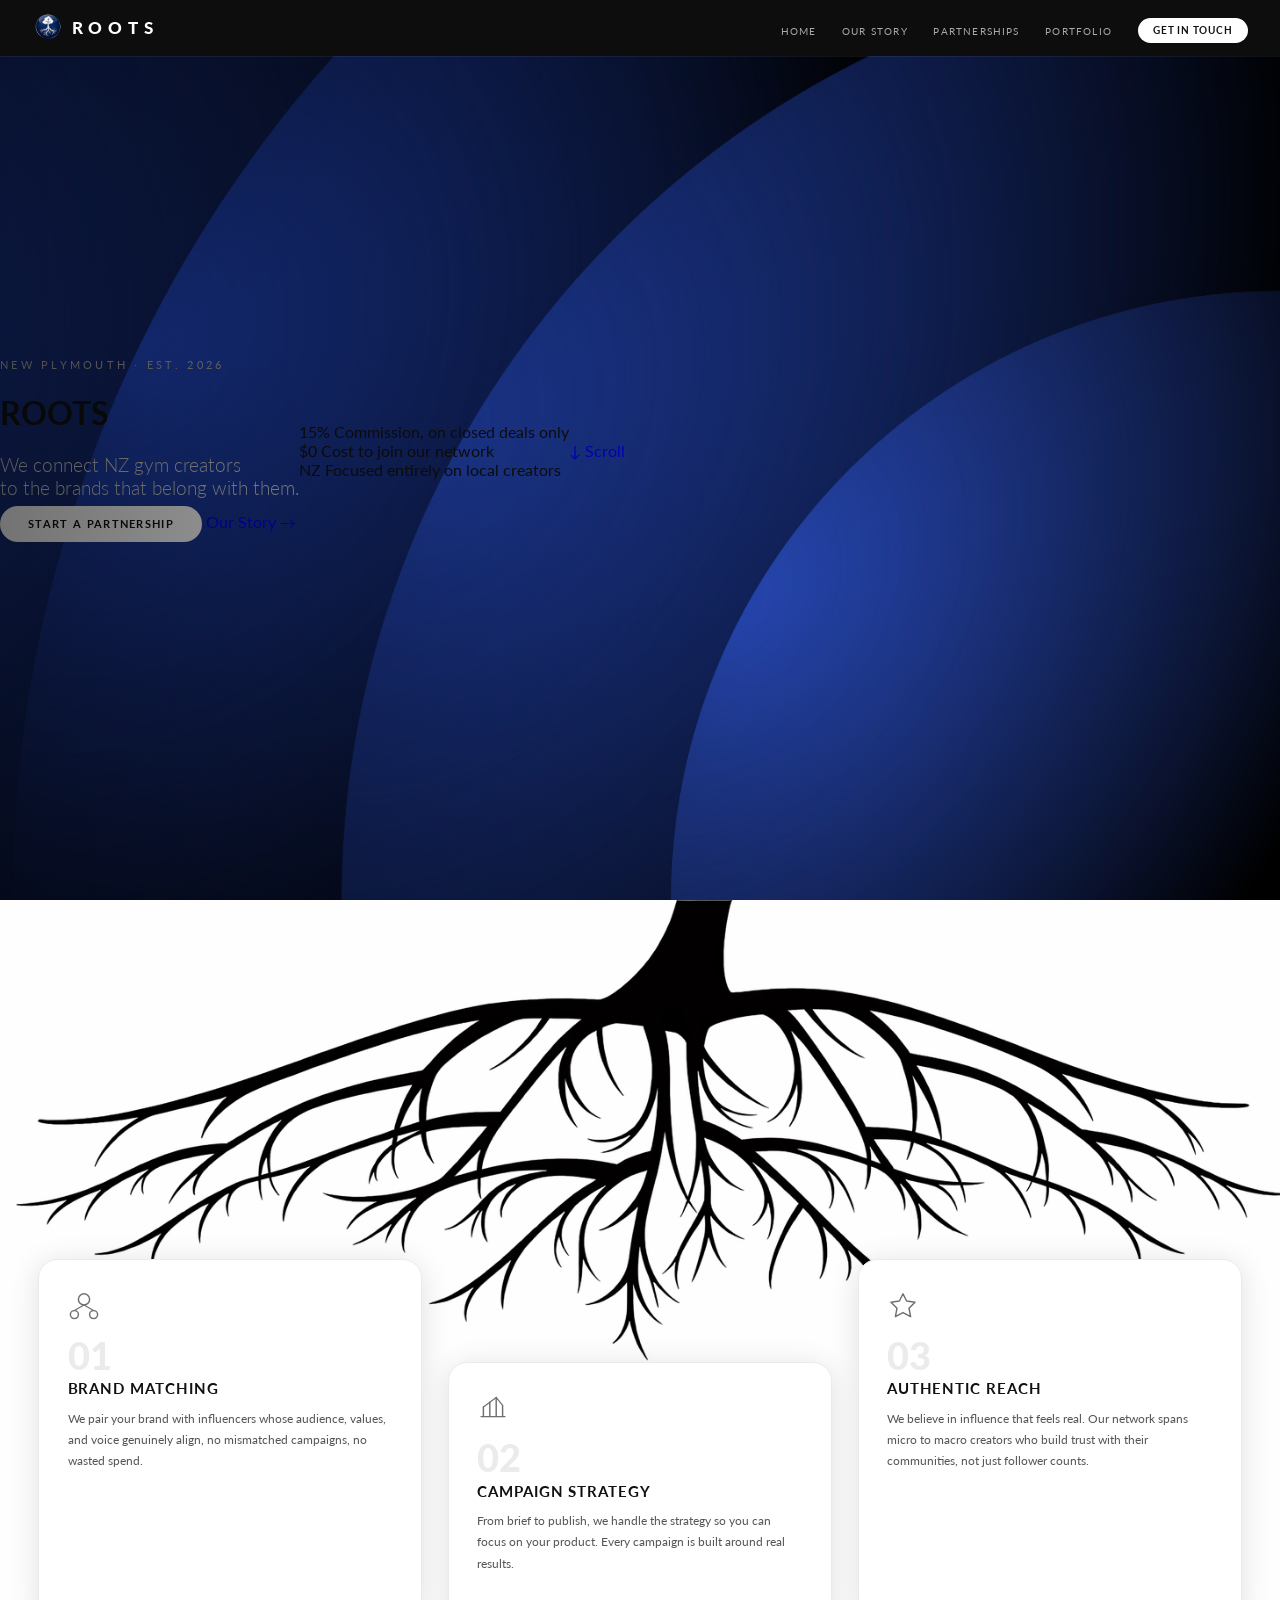
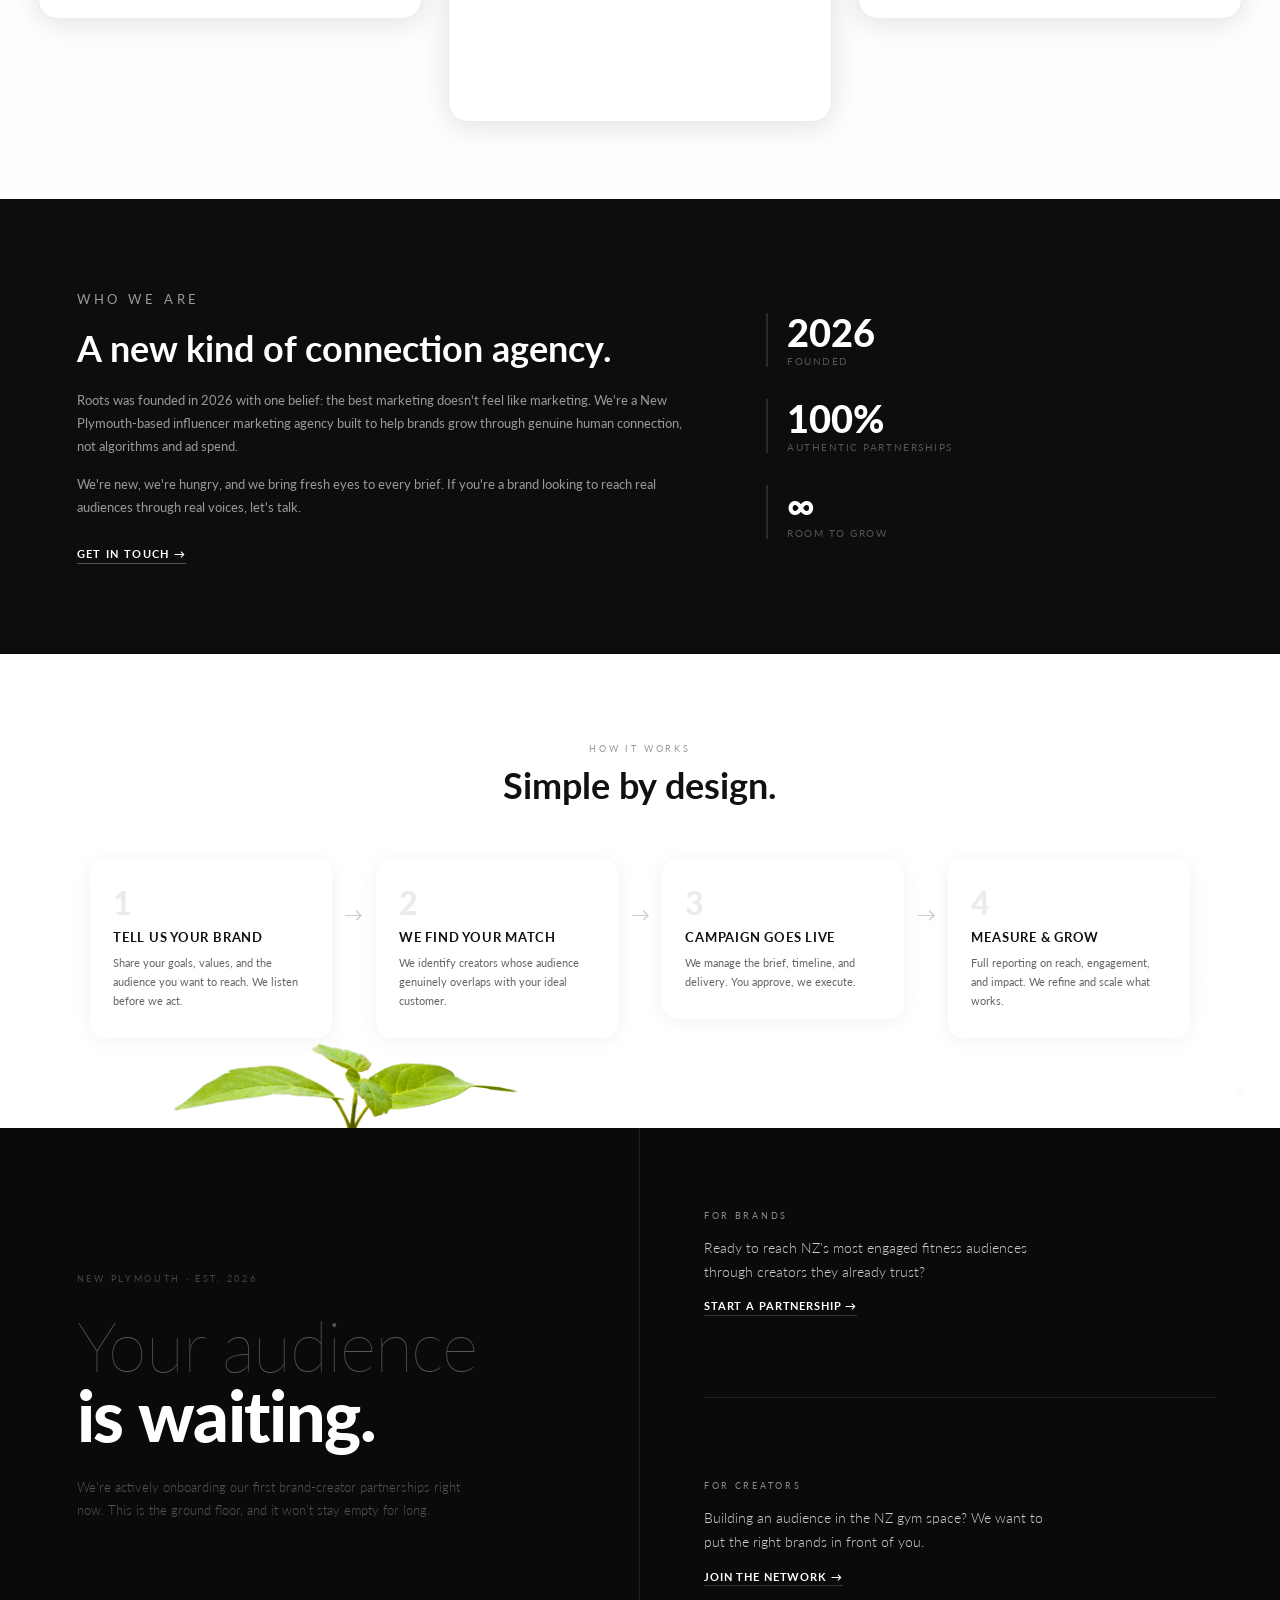
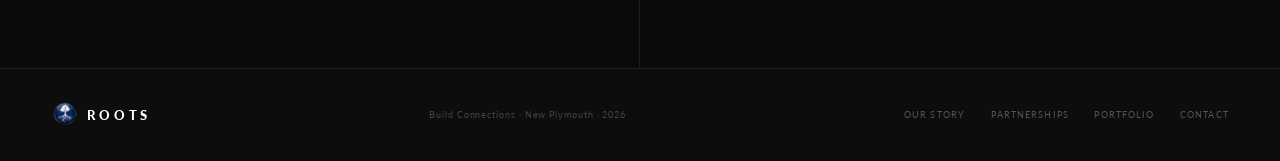
==== commit 1624c6bc: "Update index.html" ====
--- a/index.html
+++ b/index.html
@@ -6,7 +6,6 @@
   <link rel="preconnect" href="https://fonts.gstatic.com" crossorigin>
   <link href="https://fonts.googleapis.com/css2?family=Lato:ital,wght@0,100;0,300;0,400;0,700;0,900;1,100;1,300;1,400;1,700;1,900&display=swap" rel="stylesheet">
   <meta name="viewport" content="width=device-width, initial-scale=1.0">
-  <link rel="icon" type="image/png" href="logo.png">
   <title>Roots - Build Connections</title>
 </head>
 <body>
@@ -24,8 +23,8 @@
         <li><a href="index.html">Home</a></li>
         <li><a href="ourstory.html">Our Story</a></li>
         <li><a href="partnerships.html">Partnerships</a></li>
-        <li><a href="hours.html">Portfolio</a></li>
-        <li><a href="menu.html" class="nav-cta">Get in Touch</a></li>
+        <li><a href="portfolio.html">Portfolio</a></li>
+        <li><a href="contact.html" class="nav-cta">Get in Touch</a></li>
       </nav>
     </div>
   </header>
@@ -34,19 +33,37 @@
 
   <!-- HERO -->
   <div class="titlescreen">
-    <div class="titlescreentext reveal">
-      <p class="eyebrow reveal">New Plymouth · Est. 2026</p>
+    <div class="titlescreen-left reveal">
+      <p class="eyebrow">New Plymouth · Est. 2026</p>
       <h1>ROOTS</h1>
-      <p class="tagline">We connect brands to the voices that matter.</p>
-      <a href="partnerships.html" class="hero-btn">Start a Partnership</a>
-    </div>
+      <p class="tagline">We connect NZ gym creators<br>to the brands that belong with them.</p>
+      <div class="hero-btns">
+        <a href="partnerships.html" class="hero-btn">Start a Partnership</a>
+        <a href="ourstory.html" class="hero-btn-ghost">Our Story →</a>
+      </div>
+    </div>
+    <div class="titlescreen-right reveal">
+      <div class="hero-stat-block ">
+        <span class="hero-stat-num">15%</span>
+        <span class="hero-stat-label">Commission, on closed deals only</span>
+      </div>
+      <div class="hero-stat-block">
+        <span class="hero-stat-num">$0</span>
+        <span class="hero-stat-label">Cost to join our network</span>
+      </div>
+      <div class="hero-stat-block">
+        <span class="hero-stat-num">NZ</span>
+        <span class="hero-stat-label">Focused entirely on local creators</span>
+      </div>
+    </div>
+    <a href="#roots-section" class="scroll-hint">↓ Scroll</a>
   </div>
 
   <!-- ROOTS / CARDS SECTION -->
-  <div class="background">
+  <div class="background" id="roots-section">
     <div class="items-row">
 
-      <div class="item reveal">
+      <div class="item">
         <div class="item-icon">
           <svg viewBox="0 0 40 40" fill="none" xmlns="http://www.w3.org/2000/svg">
             <circle cx="20" cy="13" r="7" stroke="#111" stroke-width="1.8"/>
@@ -61,7 +78,7 @@
         <div class="item-body">We pair your brand with influencers whose audience, values, and voice genuinely align, no mismatched campaigns, no wasted spend.</div>
       </div>
 
-      <div class="item item--mid reveal">
+      <div class="item item--mid">
         <div class="item-icon">
           <svg viewBox="0 0 40 40" fill="none" xmlns="http://www.w3.org/2000/svg">
             <path d="M8 32 L8 20 M16 32 L16 14 M24 32 L24 8 M32 32 L32 18" stroke="#111" stroke-width="1.8" stroke-linecap="round"/>
@@ -74,7 +91,7 @@
         <div class="item-body">From brief to publish, we handle the strategy so you can focus on your product. Every campaign is built around real results.</div>
       </div>
 
-      <div class="item reveal">
+      <div class="item">
         <div class="item-icon">
           <svg viewBox="0 0 40 40" fill="none" xmlns="http://www.w3.org/2000/svg">
             <path d="M20 6 L24.5 15 L35 16.5 L27.5 24 L29.5 34.5 L20 29.5 L10.5 34.5 L12.5 24 L5 16.5 L15.5 15 Z" stroke="#111" stroke-width="1.8" stroke-linejoin="round" fill="none"/>
@@ -96,7 +113,7 @@
         <h2>A new kind of connection agency.</h2>
         <p>Roots was founded in 2026 with one belief: the best marketing doesn't feel like marketing. We're a New Plymouth-based influencer marketing agency built to help brands grow through genuine human connection, not algorithms and ad spend.</p>
         <p>We're new, we're hungry, and we bring fresh eyes to every brief. If you're a brand looking to reach real audiences through real voices, let's talk.</p>
-        <a href="menu.html" class="about-btn">Get in Touch →</a>
+        <a href="contact.html" class="about-btn">Get in Touch →</a>
       </div>
       <div class="about-graphic">
         <div class="stat-block">
@@ -120,25 +137,25 @@
     <p class="section-label">How It Works</p>
     <h2>Simple by design.</h2>
     <div class="steps-row">
-      <div class="step reveal">
+      <div class="step">
         <div class="step-num">1</div>
         <div class="step-title">Tell us your brand</div>
         <div class="step-body">Share your goals, values, and the audience you want to reach. We listen before we act.</div>
       </div>
       <div class="step-arrow">→</div>
-      <div class="step reveal">
+      <div class="step">
         <div class="step-num">2</div>
         <div class="step-title">We find your match</div>
         <div class="step-body">We identify creators whose audience genuinely overlaps with your ideal customer.</div>
       </div>
       <div class="step-arrow">→</div>
-      <div class="step reveal">
+      <div class="step">
         <div class="step-num">3</div>
         <div class="step-title">Campaign goes live</div>
         <div class="step-body">We manage the brief, timeline, and delivery. You approve, we execute.</div>
       </div>
       <div class="step-arrow">→</div>
-      <div class="step reveal">
+      <div class="step">
         <div class="step-num">4</div>
         <div class="step-title">Measure & grow</div>
         <div class="step-body">Full reporting on reach, engagement, and impact. We refine and scale what works.</div>
@@ -146,6 +163,7 @@
     </div>
   </div>
 
+  <!-- CTA BANNER -->
   <!-- CONNECT SECTION -->
   <div class="connect-section">
     <div class="connect-left">
@@ -160,13 +178,13 @@
       <div class="connect-card">
         <div class="connect-card-label">For Brands</div>
         <p>Ready to reach NZ's most engaged fitness audiences through creators they already trust?</p>
-        <a href="partnerships.html" class="connect-card-btn">Start a partnership →</a>
+        <a href="contact.html" class="connect-card-btn">Start a partnership →</a>
       </div>
       <div class="connect-divider"></div>
       <div class="connect-card">
         <div class="connect-card-label">For Creators</div>
         <p>Building an audience in the NZ gym space? We want to put the right brands in front of you.</p>
-        <a href="menu.html" class="connect-card-btn">Join the network →</a>
+        <a href="contact.html" class="connect-card-btn">Join the network →</a>
       </div>
     </div>
   </div>
@@ -182,8 +200,8 @@
       <nav class="footer-nav">
         <a href="ourstory.html">Our Story</a>
         <a href="partnerships.html">Partnerships</a>
-        <a href="hours.html">Portfolio</a>
-        <a href="menu.html">Contact</a>
+        <a href="portfolio.html">Portfolio</a>
+        <a href="contact.html">Contact</a>
       </nav>
     </div>
   </footer>
--- a/rootstyle.css
+++ b/rootstyle.css
@@ -119,7 +119,7 @@
   transition: transform 0.3s, opacity 0.3s;
 }
 .nav-toggle.open span:nth-child(1) { transform: translateY(7px) rotate(45deg); }
-.nav-toggle.open span:nth-child(2) { opacity: 0; }
+.nav-toggle.open span:nth-child(2) {   }
 .nav-toggle.open span:nth-child(3) { transform: translateY(-7px) rotate(-45deg); }
 
 /* ── HERO ── */
@@ -203,6 +203,7 @@
   padding-bottom: 6vw;
   min-height: 80vh;
   background-color: #fff;
+  box-shadow: 0px 0px 10px black;
 }
 .items-row {
   display: flex;
@@ -941,7 +942,7 @@
   display: grid;
   grid-template-columns: 10vw 1px 1fr;
   gap: 0 3vw;
-  align-items: stretch;
+  align-items: stretch; 
   transform: translateX(-20px);
   transition: opacity 0.7s ease, transform 0.7s ease;
 }
@@ -1129,6 +1130,17 @@
   font-weight: 300;
   color: rgba(214,215,215,0.5);
   line-height: 1.8;
+}
+
+.reveal {
+  opacity: 0;
+  transform: translateX(-40px);
+  transition: opacity 0.4s ease, transform 0.4s ease;
+}
+
+.reveal.visible {
+  opacity: 1;
+  transform: translateX(0);
 }
 
 /* ── STORY PAGE MOBILE ── */
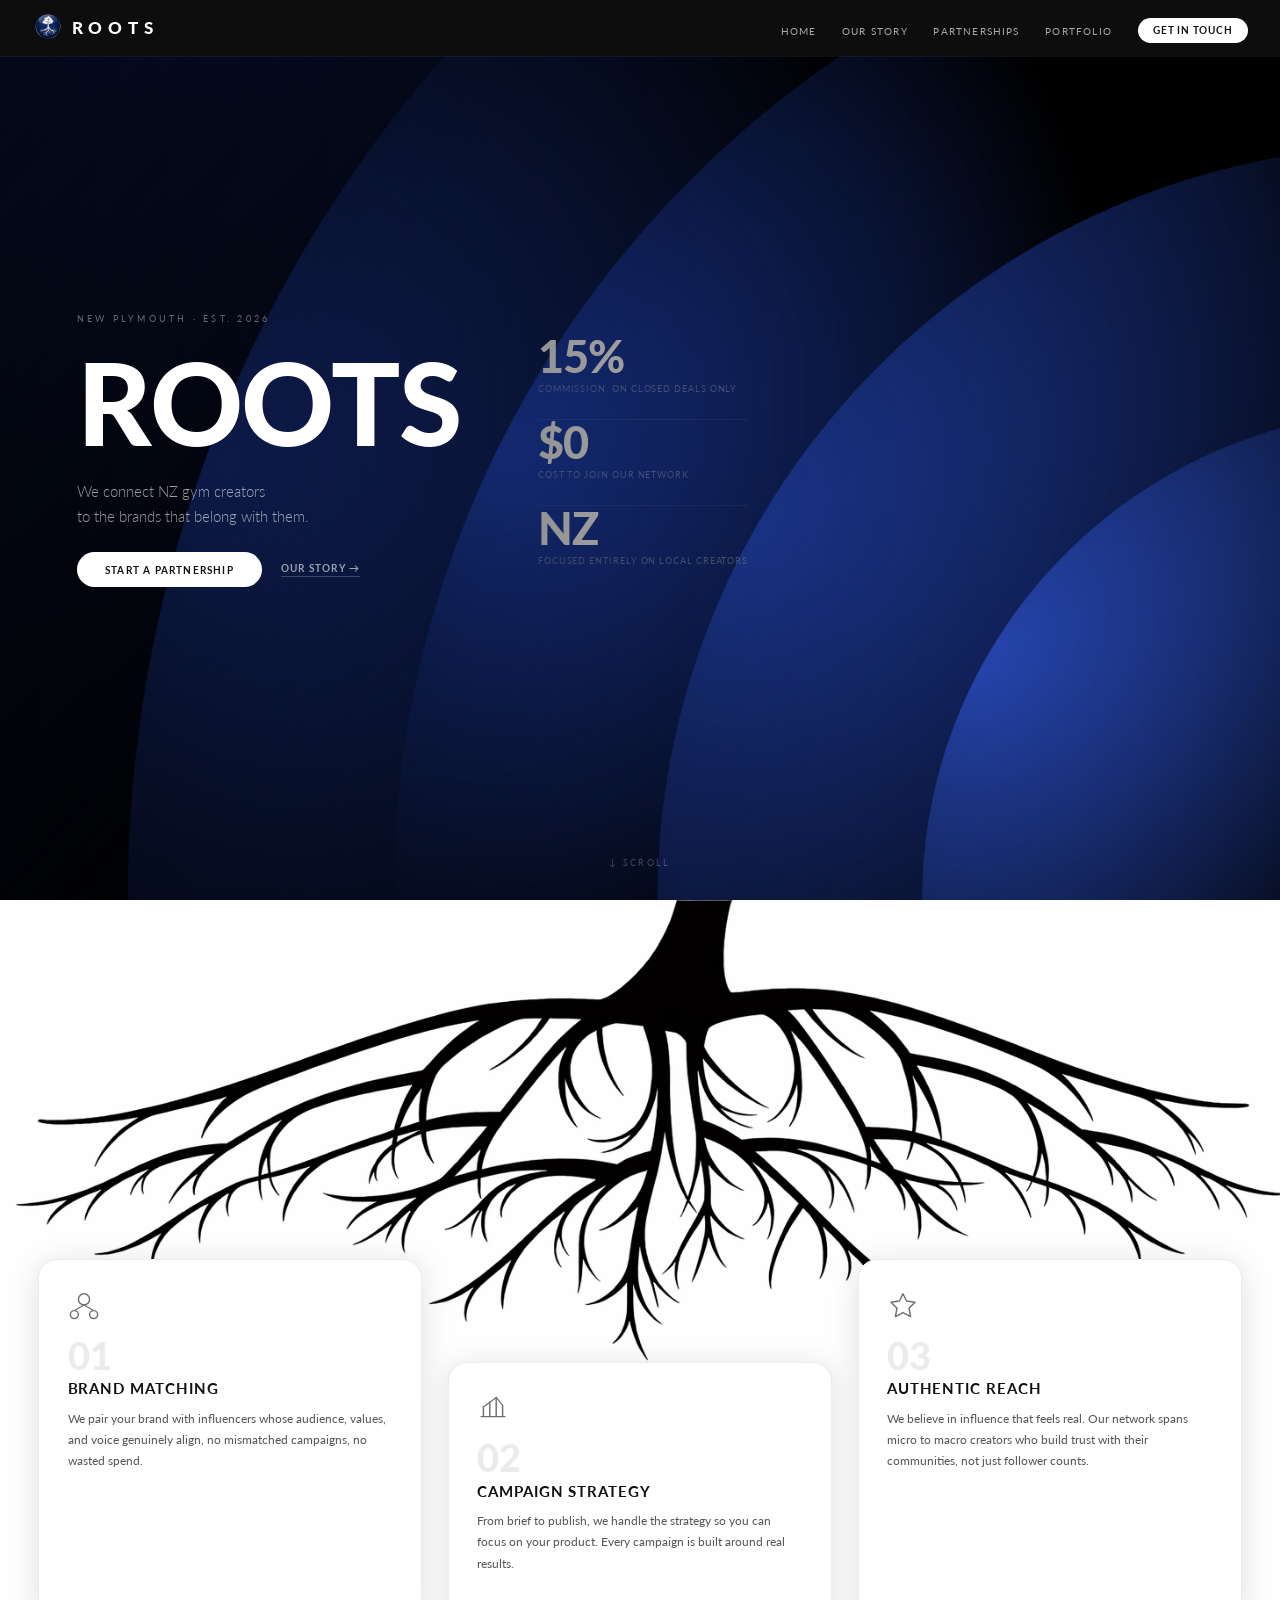
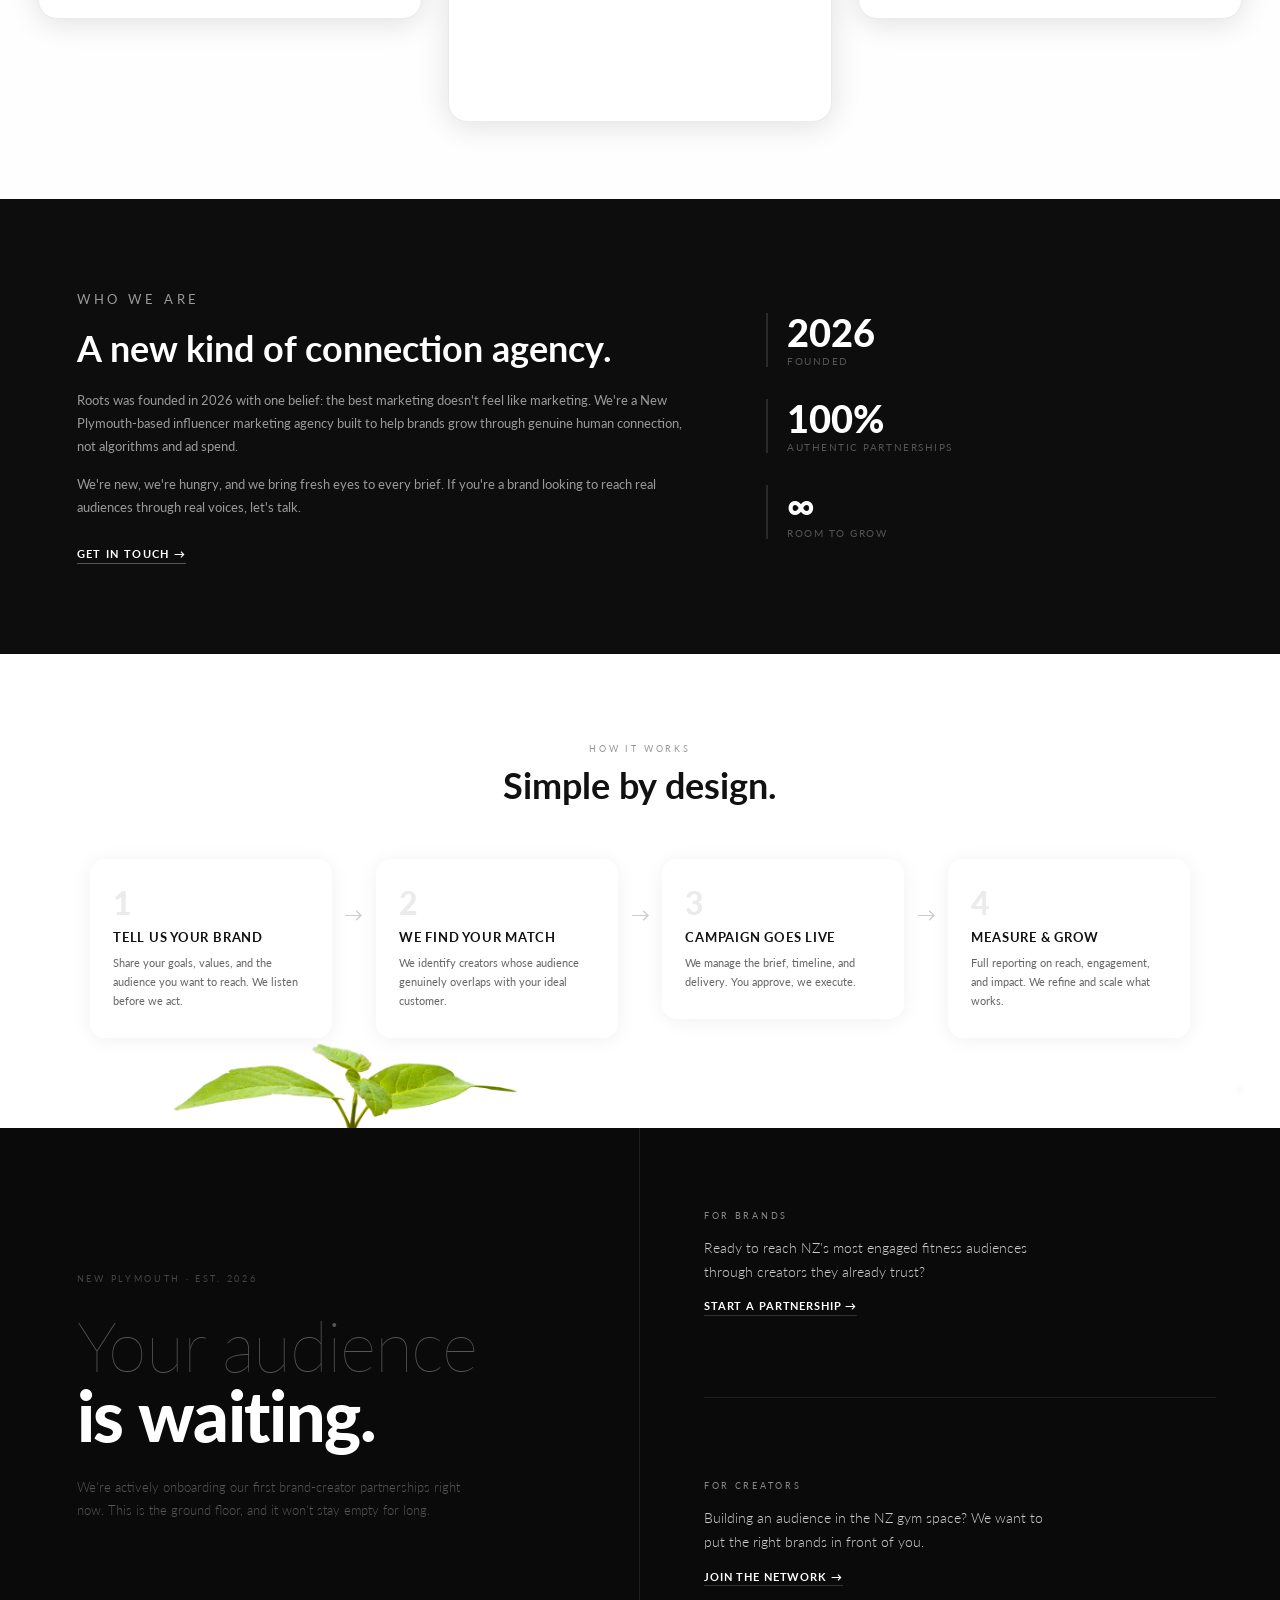
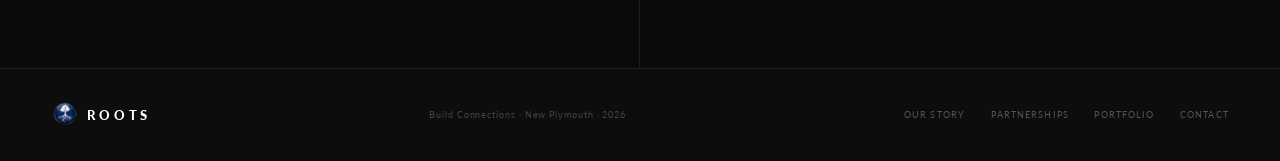
==== commit 0e1636c3: "Update index.html" ====
--- a/index.html
+++ b/index.html
@@ -6,6 +6,7 @@
   <link rel="preconnect" href="https://fonts.gstatic.com" crossorigin>
   <link href="https://fonts.googleapis.com/css2?family=Lato:ital,wght@0,100;0,300;0,400;0,700;0,900;1,100;1,300;1,400;1,700;1,900&display=swap" rel="stylesheet">
   <meta name="viewport" content="width=device-width, initial-scale=1.0">
+    <link rel="icon" type="image/png" href="logo.png">
   <title>Roots - Build Connections</title>
 </head>
 <body>
--- a/rootstyle.css
+++ b/rootstyle.css
@@ -119,78 +119,145 @@
   transition: transform 0.3s, opacity 0.3s;
 }
 .nav-toggle.open span:nth-child(1) { transform: translateY(7px) rotate(45deg); }
-.nav-toggle.open span:nth-child(2) {   }
+.nav-toggle.open span:nth-child(2) { opacity: 0; }
 .nav-toggle.open span:nth-child(3) { transform: translateY(-7px) rotate(-45deg); }
 
 /* ── HERO ── */
 .titlescreen {
   background-image: url(homepage1.jpg);
-  background-size: 150%;
-  background-position: 100% 100%;
+  background-size: cover;
+  background-position: center;
   background-attachment: fixed;
   min-height: 100vh;
   display: flex;
   align-items: center;
   justify-content: flex-start;
+  position: relative;
   animation: ripple 60s ease-in-out infinite alternate;
-  position: relative;
 }
 .titlescreen::after {
   content: '';
   position: absolute;
   inset: 0;
-  background: linear-gradient(to right, rgba(0,0,0,0.55) 0%, rgba(0,0,0,0.1) 70%, transparent 100%);
+  background: linear-gradient(to right, rgba(0,0,0,0.7) 0%, rgba(0,0,0,0.3) 60%, transparent 100%);
+  pointer-events: none;
 }
 @keyframes ripple {
-  0%   { background-position: 100% 100%; background-size: 150%; }
-  100% { background-position: 0% 0%;   background-size: 130%; }
-}
-.titlescreentext {
+  0%   { background-position: 80% 50%; background-size: 110%; }
+  100% { background-position: 20% 50%; background-size: 120%; }
+}
+
+.titlescreen-left {
   position: relative;
   z-index: 2;
-  margin-left: 6vw;
-  color: #e8e8e8;
-  display: flex;
-  flex-direction: column;
-  gap: 1vw;
-}
+  display: flex;
+  flex-direction: column;
+  justify-content: center;
+  padding: 0 6vw;
+  gap: 1.8vw;
+  max-width: 65vw;
+}
+
 .eyebrow {
-  font-size: 0.85vw;
-  letter-spacing: 0.3em;
-  text-transform: uppercase;
-  color: #aaa;
-  margin: 0;
-}
-.titlescreentext h1 {
+  font-size: 0.72vw;
+  letter-spacing: 0.35em;
+  text-transform: uppercase;
+  color: rgba(255,255,255,0.4);
+  margin: 0;
+}
+
+.titlescreentext h1,
+.titlescreen-left h1 {
   font-size: 9vw;
   font-weight: 900;
-  letter-spacing: 0.05em;
-  line-height: 1;
+  letter-spacing: -0.01em;
+  line-height: 0.95;
   margin: 0;
   color: #fff;
 }
+
 .tagline {
-  font-size: 1.5vw;
+  font-size: 1.15vw;
   font-weight: 300;
-  color: #ccc;
-  margin: 0;
-  max-width: 500px;
-}
+  color: rgba(255,255,255,0.6);
+  margin: 0;
+  line-height: 1.7;
+}
+
+.hero-btns {
+  display: flex;
+  align-items: center;
+  gap: 1.5vw;
+  flex-wrap: wrap;
+}
+
 .hero-btn {
   display: inline-block;
-  margin-top: 0.5vw;
   padding: 0.9vw 2.2vw;
   background: #fff;
   color: #111;
-  font-size: 0.85vw;
+  font-size: 0.78vw;
   font-weight: 700;
   letter-spacing: 0.12em;
   text-transform: uppercase;
   border-radius: 100px;
-  transition: background 0.2s, color 0.2s;
-  width: fit-content;
+  transition: background 0.2s;
+  white-space: nowrap;
 }
 .hero-btn:hover { background: #ddd; opacity: 1; }
+
+.hero-btn-ghost {
+  display: inline-block;
+  font-size: 0.78vw;
+  font-weight: 700;
+  letter-spacing: 0.12em;
+  text-transform: uppercase;
+  color: rgba(255,255,255,0.6);
+  border-bottom: 1px solid rgba(255,255,255,0.2);
+  padding-bottom: 0.15vw;
+  transition: color 0.2s, border-color 0.2s;
+  white-space: nowrap;
+}
+.hero-btn-ghost:hover { color: #fff; border-color: #fff; opacity: 1; }
+
+.hero-stat-block {
+  display: flex;
+  flex-direction: column;
+  gap: 0.3vw;
+  padding-bottom: 2vw;
+  border-bottom: 1px solid rgba(255,255,255,0.08);
+}
+.hero-stat-block:last-child { border-bottom: none; padding-bottom: 0; }
+
+.hero-stat-num {
+  font-size: 3.5vw;
+  font-weight: 900;
+  color: #fff;
+  line-height: 1;
+  letter-spacing: -0.02em;
+}
+
+.hero-stat-label {
+  font-size: 0.72vw;
+  color: rgba(255,255,255,0.35);
+  letter-spacing: 0.1em;
+  text-transform: uppercase;
+}
+
+.scroll-hint {
+  position: absolute;
+  bottom: 2.5vw;
+  left: 50%;
+  transform: translateX(-50%);
+  font-size: 0.72vw;
+  letter-spacing: 0.25em;
+  text-transform: uppercase;
+  color: rgba(255,255,255,0.25);
+  z-index: 2;
+  text-decoration: none;
+  transition: color 0.2s;
+}
+.scroll-hint:hover { color: rgba(255,255,255,0.6); opacity: 1; }
 
 /* ── ROOTS / CARDS SECTION ── */
 .background {
@@ -203,7 +270,6 @@
   padding-bottom: 6vw;
   min-height: 80vh;
   background-color: #fff;
-  box-shadow: 0px 0px 10px black;
 }
 .items-row {
   display: flex;
@@ -530,20 +596,20 @@
   .titlescreen {
     background-attachment: scroll;
     min-height: 100svh;
+    justify-content: flex-start;
   }
-  .titlescreentext {
-    margin-left: 24px;
-    margin-right: 24px;
-    gap: 12px;
+  .titlescreen-left {
+    padding: 0 24px;
+    max-width: 100%;
+    gap: 16px;
   }
-  .eyebrow { font-size: 11px; }
-  .titlescreentext h1 { font-size: 18vw; }
-  .tagline { font-size: 16px; max-width: 100%; }
-  .hero-btn {
-    font-size: 12px;
-    padding: 14px 28px;
-    margin-top: 8px;
-  }
+  .eyebrow { font-size: 10px; }
+  .titlescreen-left h1 { font-size: 20vw; }
+  .tagline { font-size: 15px; }
+  .hero-btn { font-size: 12px; padding: 13px 24px; }
+  .hero-btn-ghost { font-size: 12px; }
+  .hero-btns { gap: 16px; }
+  .scroll-hint { display: none; }
 
   /* ROOTS / CARDS */
   .background {
@@ -634,13 +700,7 @@
 }
 
 /* ── FOOTER FIX ── */
-body {
-  display: flex;
-  flex-direction: column;
-  min-height: 100vh;
-}
 footer {
-  margin-top: auto;
   position: relative;
   z-index: 1;
 }
@@ -942,11 +1002,16 @@
   display: grid;
   grid-template-columns: 10vw 1px 1fr;
   gap: 0 3vw;
-  align-items: stretch; 
+  align-items: stretch;
+  opacity: 0;
   transform: translateX(-20px);
   transition: opacity 0.7s ease, transform 0.7s ease;
 }
 
+.timeline-item.visible {
+  opacity: 1;
+  transform: translateX(0);
+}
 
 .timeline-year {
   font-size: 2.2vw;
@@ -1130,17 +1195,6 @@
   font-weight: 300;
   color: rgba(214,215,215,0.5);
   line-height: 1.8;
-}
-
-.reveal {
-  opacity: 0;
-  transform: translateX(-40px);
-  transition: opacity 0.4s ease, transform 0.4s ease;
-}
-
-.reveal.visible {
-  opacity: 1;
-  transform: translateX(0);
 }
 
 /* ── STORY PAGE MOBILE ── */
@@ -1798,3 +1852,1080 @@
 @media (max-width: 480px) {
   .pship-cards-grid { grid-template-columns: 1fr; }
 }
+
+/* =============================================
+   PORTFOLIO PAGE
+   ============================================= */
+
+/* ── HERO ── */
+.port-hero {
+  min-height: 100vh;
+  background: #0a0a0a;
+  display: flex;
+  flex-direction: column;
+  justify-content: flex-end;
+  padding: 6vw;
+  position: relative;
+  overflow: hidden;
+}
+
+.port-hero-bg-text {
+  position: absolute;
+  bottom: -4vw;
+  right: -2vw;
+  font-size: 28vw;
+  font-weight: 900;
+  color: transparent;
+  -webkit-text-stroke: 1px rgba(255,255,255,0.03);
+  line-height: 1;
+  pointer-events: none;
+  user-select: none;
+  letter-spacing: -0.04em;
+}
+
+.port-hero-content {
+  position: relative;
+  z-index: 2;
+  max-width: 70vw;
+}
+
+.port-hero-content h1 {
+  font-size: 8vw;
+  font-weight: 900;
+  color: #d6d7d7;
+  line-height: 1;
+  margin: 1vw 0 2vw;
+  letter-spacing: -0.02em;
+}
+
+.port-hero-content h1 em {
+  font-style: italic;
+  font-weight: 300;
+  color: #4a7ab5;
+}
+
+.port-hero-sub {
+  font-size: 1.15vw;
+  font-weight: 300;
+  color: rgba(214,215,215,0.45);
+  line-height: 1.8;
+  max-width: 44vw;
+  margin: 0;
+}
+
+/* ── HONEST SECTION ── */
+.port-honest {
+  background: #fff;
+  display: grid;
+  grid-template-columns: 1fr 1fr;
+  gap: 0;
+  border-bottom: 1px solid #ebebeb;
+}
+
+.port-honest-left {
+  padding: 7vw 5vw;
+  border-right: 1px solid #ebebeb;
+}
+
+.port-honest-left h2 {
+  font-size: 3vw;
+  font-weight: 900;
+  color: #111;
+  line-height: 1.1;
+  margin: 1vw 0 0;
+}
+
+.port-honest-right {
+  padding: 7vw 5vw;
+  display: flex;
+  flex-direction: column;
+  justify-content: center;
+  gap: 1.4vw;
+}
+
+.port-honest-right p {
+  font-size: 1.05vw;
+  color: #666;
+  line-height: 1.8;
+  margin: 0;
+}
+
+.port-honest-right em {
+  font-style: italic;
+  color: #111;
+}
+
+/* ── CASE STUDIES ── */
+.port-cases {
+  background: #f7f7f5;
+  padding: 7vw 5vw;
+}
+
+.port-cases-header {
+  margin-bottom: 4vw;
+  max-width: 50vw;
+}
+
+.port-cases-header h2 {
+  font-size: 3.5vw;
+  font-weight: 900;
+  color: #111;
+  line-height: 1.1;
+  margin: 1vw 0 1.2vw;
+}
+
+.port-cases-header p {
+  font-size: 1vw;
+  color: #888;
+  line-height: 1.7;
+  margin: 0;
+}
+
+.port-grid {
+  display: grid;
+  grid-template-columns: repeat(3, 1fr);
+  gap: 1.5vw;
+}
+
+.port-card {
+  background: #fff;
+  border: 1px solid #e0e0e0;
+  transition: transform 0.3s ease, box-shadow 0.3s ease;
+  min-height: 50vh;
+  display: flex;
+  flex-direction: column;
+}
+
+.port-card:hover {
+  transform: translateY(-0.4vw);
+  box-shadow: 0 12px 40px rgba(0,0,0,0.08);
+}
+
+.port-card--locked {
+  position: relative;
+  overflow: hidden;
+}
+
+/* animated shimmer on locked cards */
+.port-card--locked::before {
+  content: '';
+  position: absolute;
+  inset: 0;
+  background: repeating-linear-gradient(
+    -45deg,
+    transparent,
+    transparent 12px,
+    rgba(0,0,0,0.015) 12px,
+    rgba(0,0,0,0.015) 24px
+  );
+  pointer-events: none;
+}
+
+.port-card-inner {
+  padding: 2.5vw;
+  display: flex;
+  flex-direction: column;
+  gap: 1.2vw;
+  flex: 1;
+}
+
+.port-lock-icon {
+  font-size: 2vw;
+  color: #ccc;
+  line-height: 1;
+}
+
+.port-card-tag {
+  font-size: 0.68vw;
+  font-weight: 700;
+  letter-spacing: 0.2em;
+  text-transform: uppercase;
+  color: #1a3a5c;
+  opacity: 0.6;
+}
+
+.port-card h3 {
+  font-size: 1.6vw;
+  font-weight: 900;
+  color: #ccc;
+  line-height: 1.15;
+  margin: 0;
+}
+
+.port-card p {
+  font-size: 0.9vw;
+  color: #aaa;
+  line-height: 1.7;
+  margin: 0;
+  flex: 1;
+}
+
+.port-card-cta {
+  display: inline-block;
+  font-size: 0.78vw;
+  font-weight: 700;
+  letter-spacing: 0.1em;
+  text-transform: uppercase;
+  color: #1a3a5c;
+  border-bottom: 1px solid #c8d8e8;
+  padding-bottom: 0.2vw;
+  width: fit-content;
+  margin-top: auto;
+  transition: border-color 0.2s, color 0.2s;
+}
+
+.port-card-cta:hover { border-color: #1a3a5c; opacity: 1; }
+
+/* ── STATEMENT ROW ── */
+.port-statement {
+  background: #0a0a0a;
+  display: grid;
+  grid-template-columns: auto 1fr;
+  align-items: center;
+  gap: 5vw;
+  padding: 6vw 5vw;
+  border-top: 1px solid #111;
+}
+
+.port-statement-num {
+  font-size: 18vw;
+  font-weight: 900;
+  color: transparent;
+  -webkit-text-stroke: 1px rgba(255,255,255,0.15);
+  line-height: 1;
+  letter-spacing: -0.04em;
+  flex-shrink: 0;
+}
+
+.port-statement-text {
+  display: flex;
+  flex-direction: column;
+  gap: 1.2vw;
+}
+
+.port-statement-text h3 {
+  font-size: 2.5vw;
+  font-weight: 900;
+  color: #d6d7d7;
+  margin: 0;
+  line-height: 1.1;
+}
+
+.port-statement-text p {
+  font-size: 1vw;
+  font-weight: 300;
+  color: rgba(214,215,215,0.45);
+  line-height: 1.8;
+  margin: 0;
+  max-width: 38vw;
+}
+
+.port-statement-link {
+  display: inline-block;
+  font-size: 0.8vw;
+  font-weight: 700;
+  letter-spacing: 0.12em;
+  text-transform: uppercase;
+  color: #fff;
+  border-bottom: 1px solid #333;
+  padding-bottom: 0.2vw;
+  width: fit-content;
+  transition: border-color 0.2s;
+}
+
+.port-statement-link:hover { border-color: #fff; opacity: 1; }
+
+/* ── REVEAL ANIMATION ── */
+.reveal {
+  opacity: 0;
+  transform: translateY(28px);
+  transition: opacity 0.75s ease, transform 0.75s ease;
+}
+
+.reveal.visible {
+  opacity: 1;
+  transform: translateY(0);
+}
+
+/* ── PORTFOLIO MOBILE ── */
+@media (max-width: 768px) {
+  .port-hero { padding: 30px 24px 48px; min-height: 100svh; }
+  .port-hero-bg-text { font-size: 50vw; bottom: -2vw; }
+  .port-hero-content { max-width: 100%; }
+  .port-hero-content h1 { font-size: 16vw; margin: 14px 0 20px; }
+  .port-hero-sub { font-size: 14px; max-width: 100%; }
+
+  .port-honest { grid-template-columns: 1fr; }
+  .port-honest-left { padding: 40px 24px; border-right: none; border-bottom: 1px solid #ebebeb; }
+  .port-honest-left h2 { font-size: 7vw; }
+  .port-honest-right { padding: 36px 24px; gap: 16px; }
+  .port-honest-right p { font-size: 14px; }
+
+  .port-cases { padding: 40px 24px; }
+  .port-cases-header { max-width: 100%; margin-bottom: 28px; }
+  .port-cases-header h2 { font-size: 8vw; }
+  .port-cases-header p { font-size: 13px; }
+  .port-grid { grid-template-columns: 1fr; gap: 12px; }
+  .port-card { min-height: unset; }
+  .port-card-inner { padding: 24px 20px; gap: 12px; }
+  .port-lock-icon { font-size: 24px; }
+  .port-card-tag { font-size: 9px; }
+  .port-card h3 { font-size: 5.5vw; }
+  .port-card p { font-size: 13px; }
+  .port-card-cta { font-size: 11px; }
+
+  .port-statement { grid-template-columns: 1fr; gap: 0; padding: 40px 24px; }
+  .port-statement-num { font-size: 35vw; line-height: 0.9; margin-bottom: 20px; }
+  .port-statement-text h3 { font-size: 6.5vw; }
+  .port-statement-text p { font-size: 14px; max-width: 100%; }
+  .port-statement-link { font-size: 12px; }
+}
+
+/* =============================================
+   TIME CAPSULE
+   ============================================= */
+.timecapsule {
+  background: #0d0d0d;
+  display: grid;
+  grid-template-columns: 1fr 1fr;
+  border-top: 1px solid #1a1a1a;
+}
+
+.tc-left {
+  padding: 6vw 5vw;
+  border-right: 1px solid #1a1a1a;
+  display: flex;
+  flex-direction: column;
+  gap: 1.5vw;
+  justify-content: center;
+}
+
+.tc-left h2 {
+  font-size: 3vw;
+  font-weight: 900;
+  color: #d6d7d7;
+  margin: 0.5vw 0 0;
+  line-height: 1.1;
+}
+
+.tc-sub {
+  font-size: 1vw;
+  font-weight: 300;
+  color: rgba(214,215,215,0.45);
+  line-height: 1.8;
+  margin: 0;
+  max-width: 34vw;
+}
+
+.tc-date-row {
+  display: flex;
+  align-items: baseline;
+  gap: 1vw;
+  padding: 0.8vw 0;
+  border-bottom: 1px solid #1a1a1a;
+}
+
+.tc-date-label {
+  font-size: 0.68vw;
+  letter-spacing: 0.25em;
+  text-transform: uppercase;
+  color: #444;
+  width: 5vw;
+  flex-shrink: 0;
+}
+
+.tc-date-val {
+  font-size: 0.95vw;
+  font-weight: 700;
+  color: #d6d7d7;
+}
+
+.tc-locked-val {
+  color: #333 !important;
+  font-style: italic;
+  font-weight: 300 !important;
+}
+
+.tc-opened-val {
+  color: #4a7ab5 !important;
+}
+
+.tc-elapsed {
+  display: flex;
+  flex-direction: column;
+  gap: 0.3vw;
+  margin-top: 0.5vw;
+}
+
+.tc-elapsed-label {
+  font-size: 0.68vw;
+  letter-spacing: 0.25em;
+  text-transform: uppercase;
+  color: #444;
+}
+
+.tc-elapsed-num {
+  font-size: 4vw;
+  font-weight: 900;
+  color: #1e1e1e;
+  line-height: 1;
+  -webkit-text-stroke: 1px #2a2a2a;
+  letter-spacing: -0.02em;
+  transition: color 0.8s ease, -webkit-text-stroke 0.8s ease;
+}
+
+.tc-elapsed-num.unlocked {
+  color: #1a3a5c;
+  -webkit-text-stroke: 1px #1a3a5c;
+}
+
+/* ── ENVELOPE ── */
+.tc-right {
+  padding: 6vw 5vw;
+  display: flex;
+  flex-direction: column;
+  justify-content: center;
+  gap: 2.5vw;
+}
+
+.tc-envelope {
+  position: relative;
+  background: #111;
+  border: 1px solid #222;
+  overflow: hidden;
+  transition: border-color 0.5s ease;
+}
+
+.tc-envelope.open {
+  border-color: #1a3a5c;
+}
+
+.tc-envelope-flap {
+  width: 100%;
+  height: 3vw;
+  background: #161616;
+  border-bottom: 1px solid #222;
+  position: relative;
+  transition: background 0.5s;
+}
+
+.tc-envelope-flap::after {
+  content: '';
+  position: absolute;
+  bottom: -1.5vw;
+  left: 50%;
+  transform: translateX(-50%);
+  width: 0;
+  height: 0;
+  border-left: 3vw solid transparent;
+  border-right: 3vw solid transparent;
+  border-top: 1.5vw solid #161616;
+  transition: border-top-color 0.5s;
+}
+
+.tc-envelope.open .tc-envelope-flap { background: #1a3a5c; }
+.tc-envelope.open .tc-envelope-flap::after { border-top-color: #1a3a5c; }
+
+.tc-envelope-body {
+  padding: 3vw 2.5vw 2.5vw;
+  display: flex;
+  flex-direction: column;
+  gap: 1.2vw;
+}
+
+.tc-lock {
+  color: #2a2a2a;
+  width: 2.5vw;
+  transition: color 0.5s ease;
+}
+
+.tc-lock svg { width: 100%; height: auto; }
+.tc-envelope.open .tc-lock { color: #4a7ab5; }
+
+.tc-message {
+  font-size: 1vw;
+  font-style: italic;
+  font-weight: 300;
+  color: #2a2a2a;
+  line-height: 1.7;
+  margin: 0;
+  transition: color 0.8s ease;
+  filter: blur(4px);
+}
+
+.tc-envelope.open .tc-message {
+  color: rgba(214,215,215,0.7);
+  filter: blur(0);
+}
+
+.tc-sig {
+  font-size: 0.75vw;
+  letter-spacing: 0.2em;
+  text-transform: uppercase;
+  color: #1e1e1e;
+  transition: color 0.8s ease;
+}
+
+.tc-envelope.open .tc-sig { color: #444; }
+
+/* ── OPEN BUTTON ── */
+.tc-open-row {
+  display: flex;
+  flex-direction: column;
+  gap: 0.6vw;
+}
+
+.tc-open-btn {
+  background: none;
+  border: 1px solid #1e1e1e;
+  color: #444;
+  font-family: "Lato", sans-serif;
+  font-size: 0.8vw;
+  font-weight: 700;
+  letter-spacing: 0.12em;
+  text-transform: uppercase;
+  padding: 1.1vw 2vw;
+  cursor: pointer;
+  transition: border-color 0.2s, color 0.2s, background 0.2s;
+  width: fit-content;
+}
+
+.tc-open-btn:hover {
+  border-color: #1a3a5c;
+  color: #fff;
+  background: #1a3a5c;
+}
+
+.tc-open-btn.opened {
+  border-color: #1a3a5c;
+  color: #4a7ab5;
+  cursor: default;
+}
+
+.tc-open-btn.opened:hover {
+  background: none;
+  color: #4a7ab5;
+}
+
+.tc-open-note {
+  font-size: 0.68vw;
+  color: #2a2a2a;
+  margin: 0;
+  letter-spacing: 0.05em;
+}
+
+/* ── MOBILE ── */
+@media (max-width: 768px) {
+  .timecapsule { grid-template-columns: 1fr; }
+  .tc-left { padding: 40px 24px; border-right: none; border-bottom: 1px solid #1a1a1a; gap: 16px; }
+  .tc-left h2 { font-size: 7.5vw; }
+  .tc-sub { font-size: 14px; max-width: 100%; }
+  .tc-date-label { font-size: 9px; width: 60px; }
+  .tc-date-val { font-size: 13px; }
+  .tc-elapsed-label { font-size: 9px; }
+  .tc-elapsed-num { font-size: 14vw; }
+  .tc-right { padding: 36px 24px; gap: 24px; }
+  .tc-envelope-flap { height: 32px; }
+  .tc-envelope-flap::after { bottom: -14px; border-left-width: 8vw; border-right-width: 8vw; border-top-width: 14px; }
+  .tc-envelope-body { padding: 24px 20px 20px; gap: 14px; }
+  .tc-lock { width: 28px; }
+  .tc-message { font-size: 14px; }
+  .tc-sig { font-size: 10px; }
+  .tc-open-btn { font-size: 12px; padding: 14px 20px; }
+  .tc-open-note { font-size: 10px; }
+}
+
+/* =============================================
+   GLASS CASE — FIRST PARTNERSHIP
+   ============================================= */
+.glass-case-section {
+  background: #0a0a0a;
+  padding: 8vw 5vw;
+  border-top: 1px solid #111;
+  border-bottom: 1px solid #111;
+}
+
+.glass-case-label {
+  margin-bottom: 3vw;
+}
+
+.glass-case-wrap {
+  display: flex;
+  flex-direction: column;
+  align-items: center;
+  gap: 2.5vw;
+}
+
+/* The glass case itself */
+.glass-case {
+  position: relative;
+  width: 38vw;
+  height: 22vw;
+  border: 1px solid rgba(255,255,255,0.1);
+  border-radius: 4px;
+  background: linear-gradient(
+    135deg,
+    rgba(255,255,255,0.04) 0%,
+    rgba(255,255,255,0.01) 40%,
+    rgba(255,255,255,0.06) 100%
+  );
+  backdrop-filter: blur(2px);
+  box-shadow:
+    inset 0 1px 0 rgba(255,255,255,0.08),
+    inset 0 -1px 0 rgba(0,0,0,0.4),
+    0 30px 80px rgba(0,0,0,0.6),
+    0 0 0 1px rgba(255,255,255,0.03);
+  display: flex;
+  align-items: center;
+  justify-content: center;
+  overflow: hidden;
+}
+
+/* glass glare streak */
+.glass-glare {
+  position: absolute;
+  top: -20%;
+  left: -10%;
+  width: 45%;
+  height: 160%;
+  background: linear-gradient(
+    105deg,
+    transparent 0%,
+    rgba(255,255,255,0.04) 40%,
+    rgba(255,255,255,0.07) 50%,
+    rgba(255,255,255,0.02) 60%,
+    transparent 100%
+  );
+  pointer-events: none;
+  transform: skewX(-10deg);
+}
+
+/* subtle reflection at bottom */
+.glass-case::after {
+  content: '';
+  position: absolute;
+  bottom: 0;
+  left: 0;
+  right: 0;
+  height: 35%;
+  background: linear-gradient(to top, rgba(255,255,255,0.025), transparent);
+  pointer-events: none;
+}
+
+/* corner accents — like a display case frame */
+.glass-case::before {
+  content: '';
+  position: absolute;
+  inset: 6px;
+  border: 1px solid rgba(255,255,255,0.04);
+  border-radius: 2px;
+  pointer-events: none;
+}
+
+.glass-case-content {
+  position: relative;
+  z-index: 2;
+  display: flex;
+  flex-direction: column;
+  align-items: center;
+  gap: 1.2vw;
+  text-align: center;
+  /* blur the contents — fogged glass effect */
+  filter: blur(2.5px);
+  opacity: 0.35;
+}
+
+.glass-lock-icon {
+  width: 2.2vw;
+  color: #d6d7d7;
+}
+
+.glass-lock-icon svg { width: 100%; height: auto; }
+
+.glass-case-title {
+  font-size: 1.4vw;
+  font-weight: 900;
+  color: #d6d7d7;
+  letter-spacing: 0.1em;
+  text-transform: uppercase;
+}
+
+.glass-case-sub {
+  font-size: 0.8vw;
+  color: rgba(214,215,215,0.6);
+  letter-spacing: 0.15em;
+  text-transform: uppercase;
+  font-weight: 300;
+}
+
+.glass-case-note {
+  font-size: 0.85vw;
+  font-weight: 300;
+  color: #333;
+  text-align: center;
+  margin: 0;
+  max-width: 30vw;
+  line-height: 1.7;
+  letter-spacing: 0.02em;
+}
+
+@media (max-width: 768px) {
+  .glass-case-section { padding: 50px 24px; }
+  .glass-case-label { margin-bottom: 24px; }
+  .glass-case { width: 80vw; height: 48vw; }
+  .glass-lock-icon { width: 6vw; }
+  .glass-case-title { font-size: 4vw; }
+  .glass-case-sub { font-size: 2.5vw; }
+  .glass-case-note { font-size: 13px; max-width: 80vw; }
+  .glass-case-wrap { gap: 24px; }
+}
+
+/* =============================================
+   CONTACT PAGE
+   ============================================= */
+
+/* ── HERO ── */
+.contact-hero {
+  min-height: 52vh;
+  background: #0a0a0a;
+  display: flex;
+  align-items: flex-end;
+  padding: 6vw;
+  border-bottom: 1px solid #111;
+}
+
+.contact-hero-content {
+  max-width: 55vw;
+}
+
+.contact-hero-content h1 {
+  font-size: 6.5vw;
+  font-weight: 900;
+  color: #d6d7d7;
+  line-height: 1;
+  margin: 1vw 0 1.5vw;
+  letter-spacing: -0.02em;
+}
+
+.contact-hero-content h1 em {
+  font-style: italic;
+  font-weight: 300;
+  color: #4a7ab5;
+}
+
+.contact-hero-content p {
+  font-size: 1.05vw;
+  font-weight: 300;
+  color: rgba(214,215,215,0.5);
+  line-height: 1.8;
+  margin: 0;
+}
+
+/* ── MAIN GRID ── */
+.contact-grid {
+  display: grid;
+  grid-template-columns: 1.2fr 1fr;
+  background: #fff;
+  min-height: 70vh;
+}
+
+/* ── FORM SIDE ── */
+.contact-form-side {
+  padding: 6vw;
+  border-right: 1px solid #ebebeb;
+  display: flex;
+  flex-direction: column;
+  gap: 1.5vw;
+}
+
+.contact-form-side h2 {
+  font-size: 2.5vw;
+  font-weight: 900;
+  color: #111;
+  margin: 0.5vw 0 0;
+  line-height: 1.1;
+}
+
+.contact-form-sub {
+  font-size: 0.95vw;
+  color: #888;
+  line-height: 1.7;
+  margin: 0;
+  max-width: 36vw;
+}
+
+.contact-form {
+  display: flex;
+  flex-direction: column;
+  gap: 1.2vw;
+  margin-top: 0.5vw;
+}
+
+.contact-field-row {
+  display: grid;
+  grid-template-columns: 1fr 1fr;
+  gap: 1.2vw;
+}
+
+.contact-field {
+  display: flex;
+  flex-direction: column;
+  gap: 0.4vw;
+}
+
+.contact-field label {
+  font-size: 0.7vw;
+  font-weight: 700;
+  letter-spacing: 0.2em;
+  text-transform: uppercase;
+  color: #999;
+}
+
+.contact-field input,
+.contact-field select,
+.contact-field textarea {
+  font-family: "Lato", sans-serif;
+  font-size: 0.95vw;
+  font-weight: 400;
+  color: #111;
+  background: #fafafa;
+  border: 1px solid #e0e0e0;
+  border-radius: 4px;
+  padding: 0.8vw 1vw;
+  outline: none;
+  transition: border-color 0.2s, background 0.2s;
+  width: 100%;
+  box-sizing: border-box;
+  appearance: none;
+  -webkit-appearance: none;
+}
+
+.contact-field input::placeholder,
+.contact-field textarea::placeholder { color: #ccc; }
+
+.contact-field input:focus,
+.contact-field select:focus,
+.contact-field textarea:focus {
+  border-color: #1a3a5c;
+  background: #fff;
+}
+
+.contact-field textarea { resize: vertical; line-height: 1.6; }
+
+.contact-submit {
+  display: inline-block;
+  background: #111;
+  color: #fff;
+  font-family: "Lato", sans-serif;
+  font-size: 0.8vw;
+  font-weight: 700;
+  letter-spacing: 0.15em;
+  text-transform: uppercase;
+  padding: 1.1vw 2.5vw;
+  border: none;
+  cursor: pointer;
+  width: fit-content;
+  transition: background 0.2s;
+  margin-top: 0.4vw;
+}
+
+.contact-submit:hover { background: #1a3a5c; }
+
+.contact-form-note {
+  font-size: 0.7vw;
+  color: #bbb;
+  margin: 0;
+  letter-spacing: 0.05em;
+}
+
+/* ── INFO SIDE ── */
+.contact-info-side {
+  padding: 6vw 5vw;
+  display: flex;
+  flex-direction: column;
+  gap: 3.5vw;
+  background: #fafafa;
+}
+
+.contact-info-block {
+  display: flex;
+  flex-direction: column;
+  gap: 1.2vw;
+}
+
+/* email link */
+.contact-direct-link {
+  display: flex;
+  align-items: center;
+  gap: 1.2vw;
+  padding: 1.4vw;
+  background: #fff;
+  border: 1px solid #e8e8e8;
+  transition: border-color 0.2s, box-shadow 0.2s;
+}
+
+.contact-direct-link:hover {
+  border-color: #1a3a5c;
+  box-shadow: 0 4px 20px rgba(0,0,0,0.06);
+  opacity: 1;
+}
+
+.contact-direct-icon {
+  width: 2vw;
+  color: #1a3a5c;
+  flex-shrink: 0;
+}
+
+.contact-direct-icon svg { width: 100%; height: auto; }
+
+.contact-direct-text {
+  display: flex;
+  flex-direction: column;
+  gap: 0.2vw;
+}
+
+.contact-direct-label {
+  font-size: 0.65vw;
+  font-weight: 700;
+  letter-spacing: 0.2em;
+  text-transform: uppercase;
+  color: #bbb;
+}
+
+.contact-direct-val {
+  font-size: 0.88vw;
+  font-weight: 700;
+  color: #111;
+}
+
+/* social cards */
+.contact-socials {
+  display: flex;
+  flex-direction: column;
+  gap: 0.8vw;
+}
+
+.contact-social-card {
+  display: flex;
+  align-items: center;
+  gap: 1.2vw;
+  padding: 1.2vw 1.4vw;
+  background: #fff;
+  border: 1px solid #e8e8e8;
+  transition: border-color 0.2s, box-shadow 0.2s;
+}
+
+.contact-social-card:hover {
+  border-color: #1a3a5c;
+  box-shadow: 0 4px 20px rgba(0,0,0,0.06);
+  opacity: 1;
+}
+
+.contact-social-icon {
+  width: 1.6vw;
+  color: #1a3a5c;
+  flex-shrink: 0;
+}
+
+.contact-social-icon svg { width: 100%; height: auto; }
+
+.contact-social-text {
+  display: flex;
+  flex-direction: column;
+  gap: 0.15vw;
+  flex: 1;
+}
+
+.contact-social-platform {
+  font-size: 0.65vw;
+  font-weight: 700;
+  letter-spacing: 0.2em;
+  text-transform: uppercase;
+  color: #bbb;
+}
+
+.contact-social-handle {
+  font-size: 0.88vw;
+  font-weight: 700;
+  color: #111;
+}
+
+.contact-social-arrow {
+  font-size: 1vw;
+  color: #ccc;
+  transition: color 0.2s;
+}
+
+.contact-social-card:hover .contact-social-arrow { color: #1a3a5c; }
+
+/* based in block */
+.contact-based {
+  display: flex;
+  flex-direction: column;
+  gap: 0.8vw;
+}
+
+.contact-based-row {
+  display: flex;
+  justify-content: space-between;
+  align-items: baseline;
+  padding-bottom: 0.8vw;
+  border-bottom: 1px solid #ebebeb;
+}
+
+.contact-based-row:last-child { border-bottom: none; padding-bottom: 0; }
+
+.contact-based-name {
+  font-size: 0.88vw;
+  font-weight: 700;
+  color: #111;
+}
+
+.contact-based-loc {
+  font-size: 0.78vw;
+  color: #999;
+  font-weight: 300;
+}
+
+.contact-based-note {
+  font-size: 0.8vw;
+  color: #bbb;
+  line-height: 1.7;
+  margin: 0;
+}
+
+/* ── MOBILE ── */
+@media (max-width: 768px) {
+  .contact-hero { padding: 40px 24px 48px; min-height: 45vh; }
+  .contact-hero-content { max-width: 100%; }
+  .contact-hero-content h1 { font-size: 13vw; margin: 12px 0 16px; }
+  .contact-hero-content p { font-size: 14px; }
+
+  .contact-grid { grid-template-columns: 1fr; }
+
+  .contact-form-side { padding: 40px 24px; gap: 16px; border-right: none; border-bottom: 1px solid #ebebeb; }
+  .contact-form-side h2 { font-size: 7vw; }
+  .contact-form-sub { font-size: 14px; max-width: 100%; }
+  .contact-form { gap: 14px; }
+  .contact-field-row { grid-template-columns: 1fr; gap: 14px; }
+  .contact-field label { font-size: 10px; }
+  .contact-field input,
+  .contact-field select,
+  .contact-field textarea { font-size: 15px; padding: 12px 14px; }
+  .contact-submit { font-size: 12px; padding: 14px 28px; }
+  .contact-form-note { font-size: 11px; }
+
+  .contact-info-side { padding: 40px 24px; gap: 32px; }
+  .contact-direct-link { padding: 16px; gap: 14px; }
+  .contact-direct-icon { width: 22px; }
+  .contact-direct-label { font-size: 9px; }
+  .contact-direct-val { font-size: 13px; }
+  .contact-social-card { padding: 14px 16px; gap: 14px; }
+  .contact-social-icon { width: 18px; }
+  .contact-social-platform { font-size: 9px; }
+  .contact-social-handle { font-size: 13px; }
+  .contact-social-arrow { font-size: 14px; }
+  .contact-based-name { font-size: 13px; }
+  .contact-based-loc { font-size: 12px; }
+  .contact-based-note { font-size: 12px; }
+}
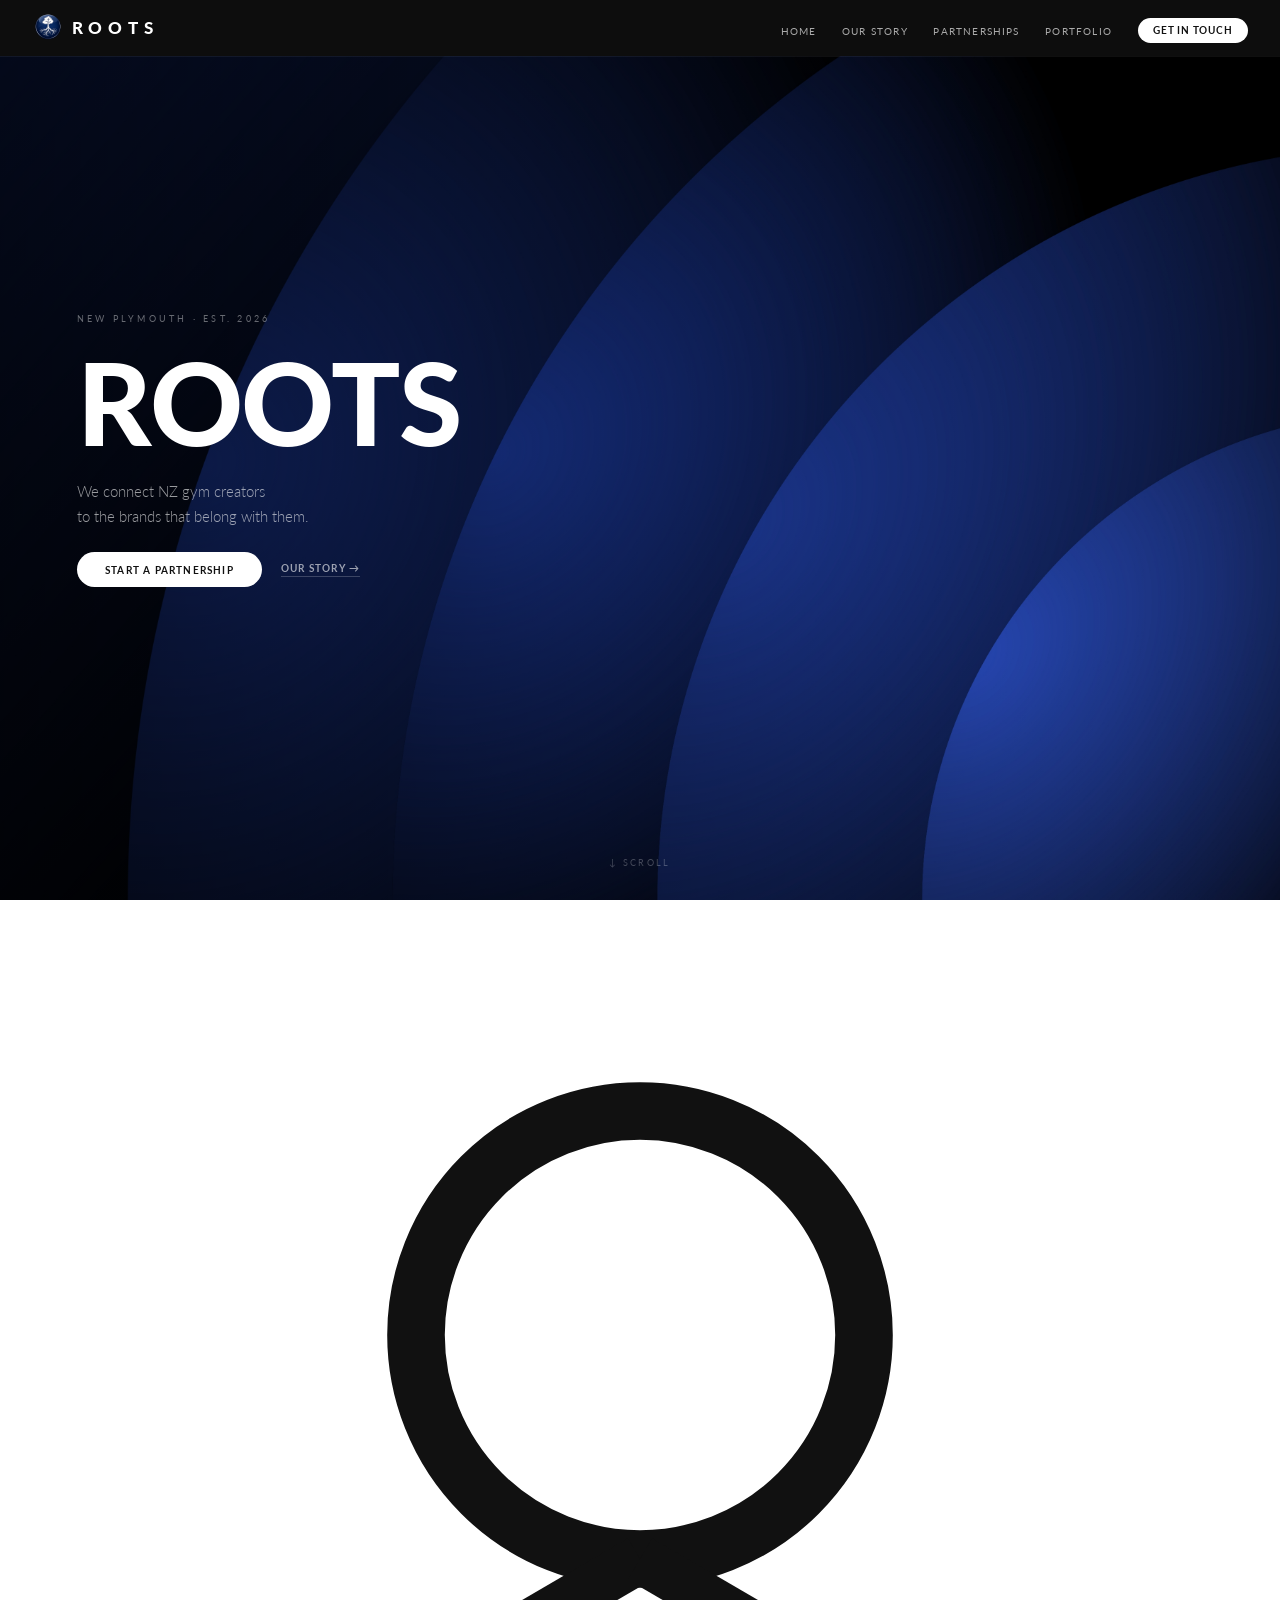
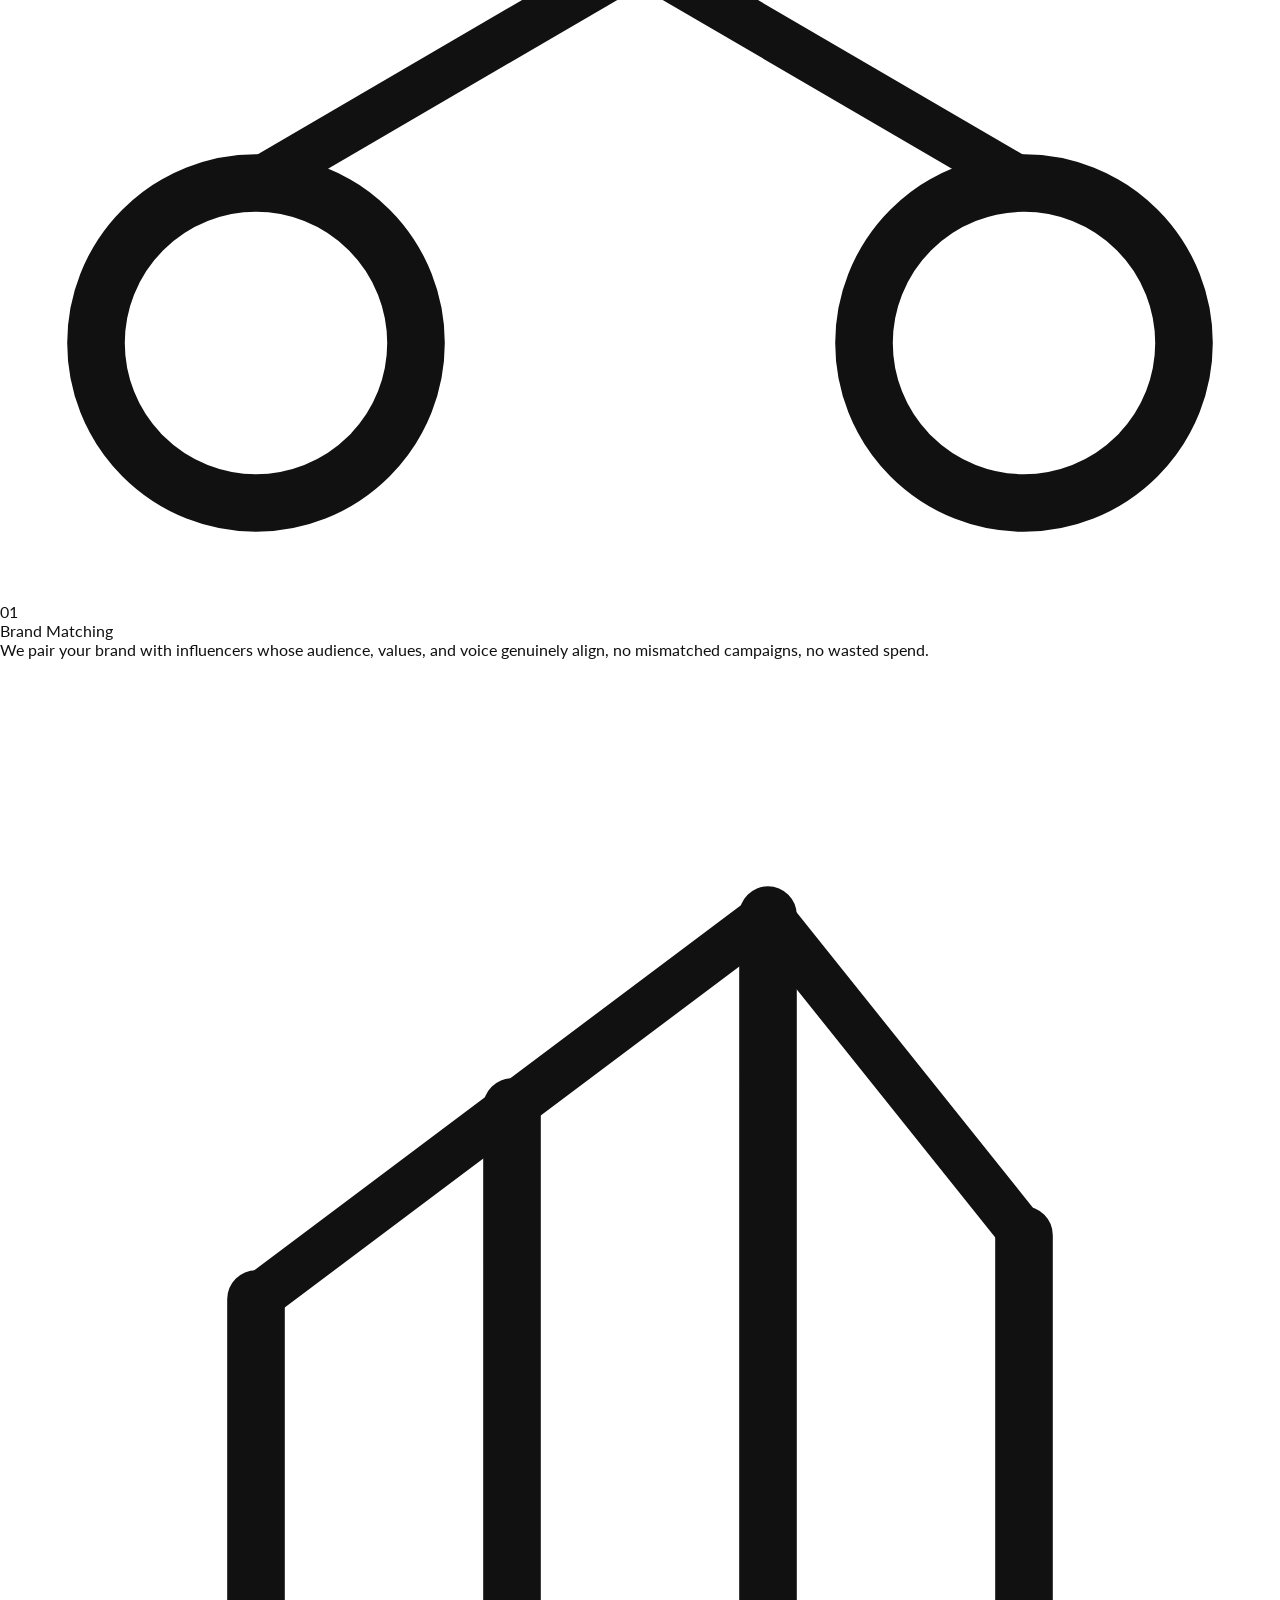
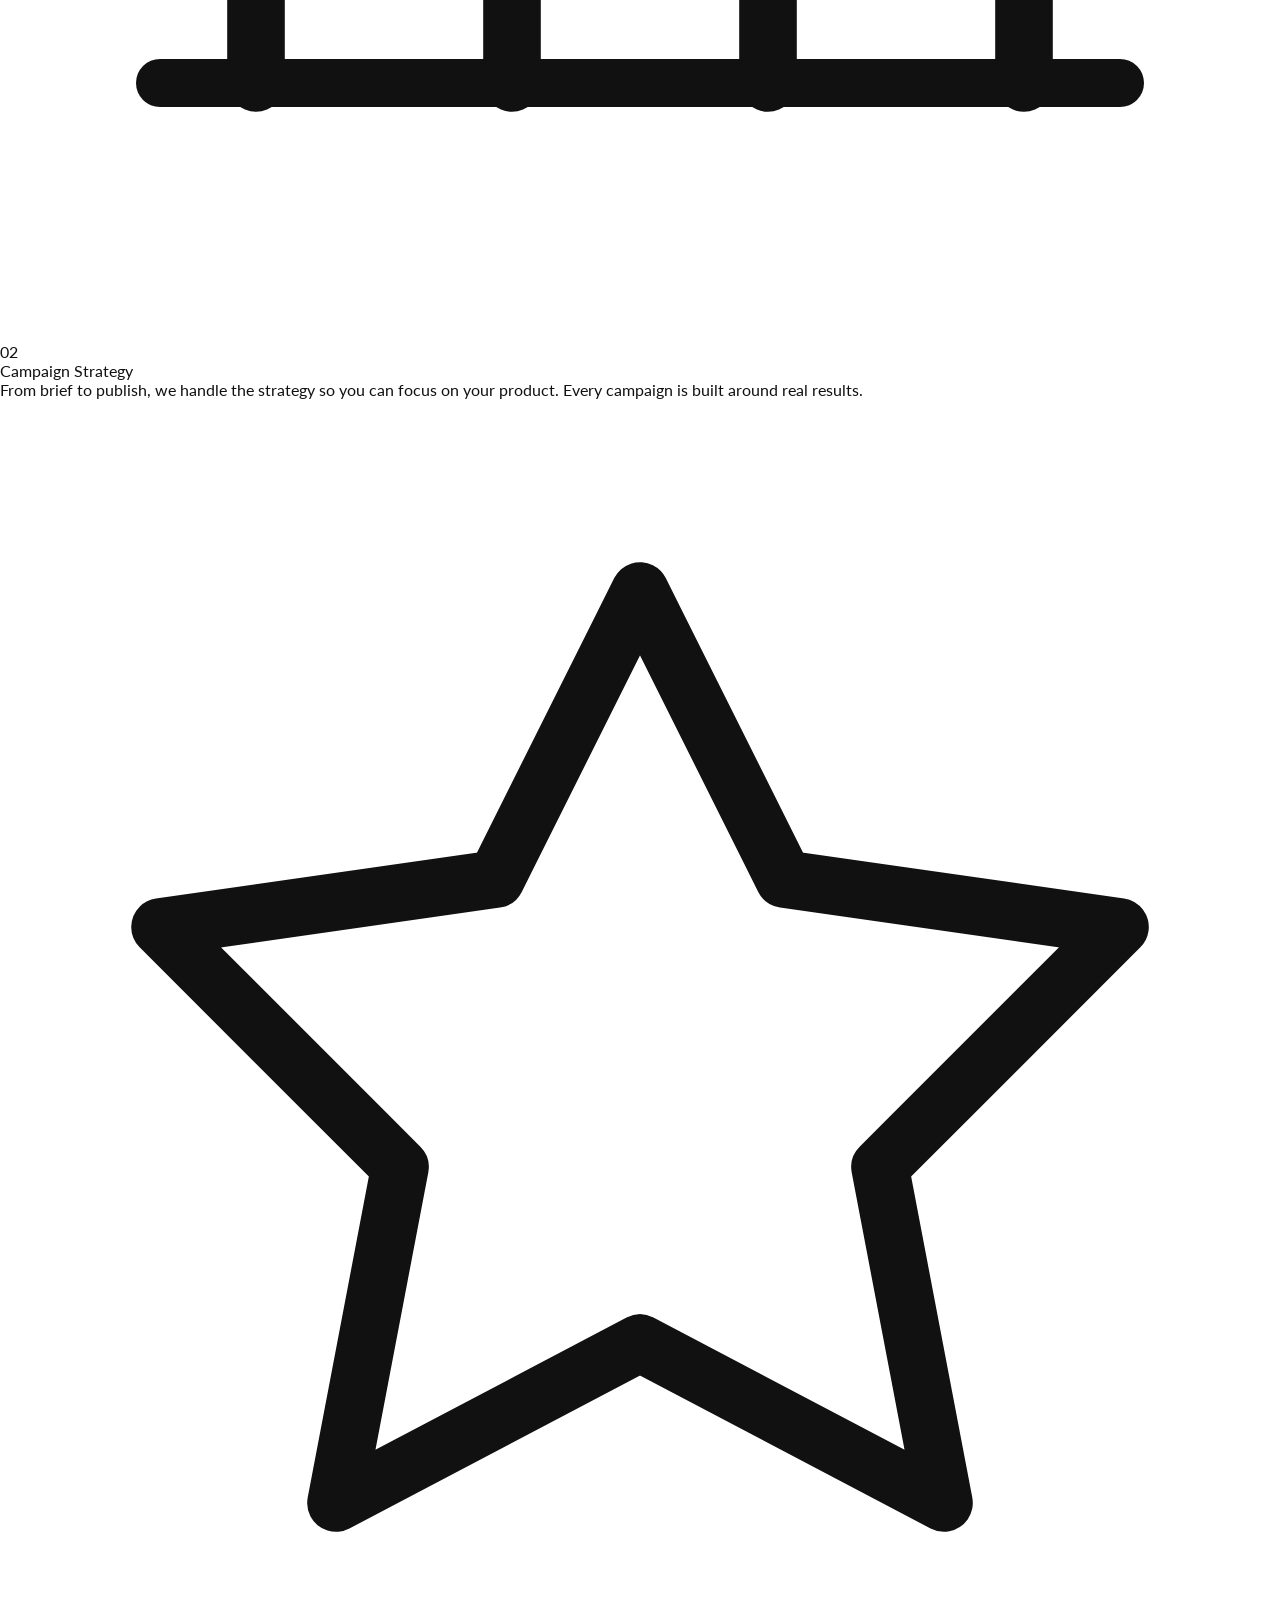
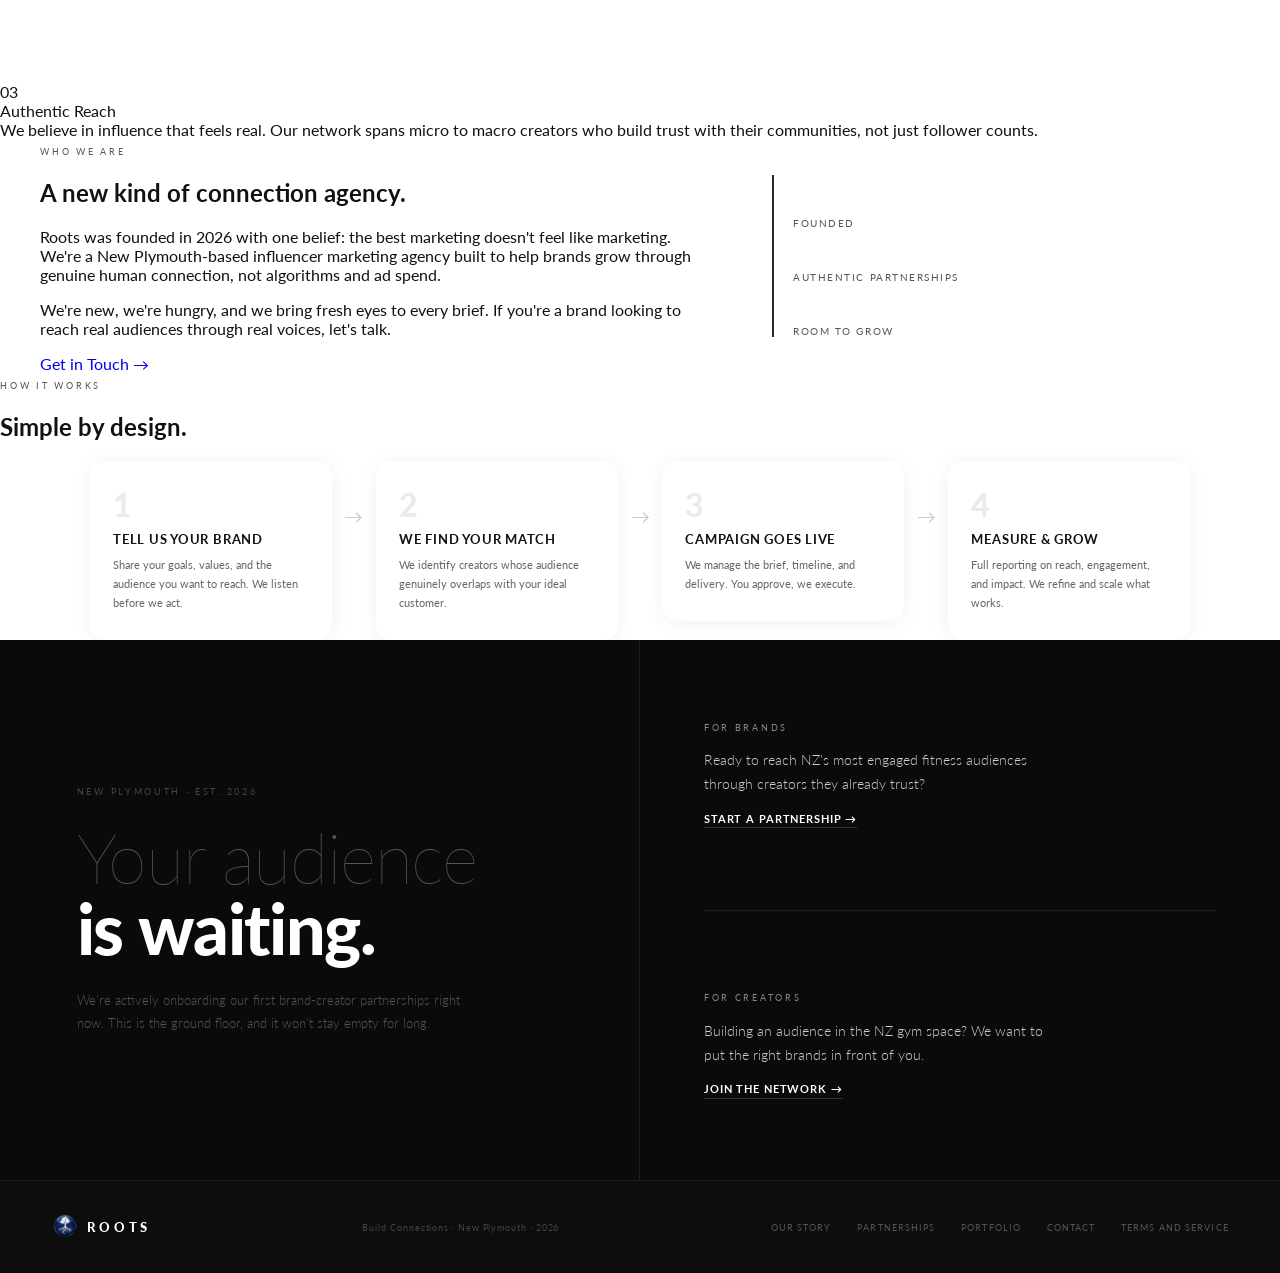
==== commit 2a9d12ca: "Update index.html" ====
--- a/index.html
+++ b/index.html
@@ -6,7 +6,7 @@
   <link rel="preconnect" href="https://fonts.gstatic.com" crossorigin>
   <link href="https://fonts.googleapis.com/css2?family=Lato:ital,wght@0,100;0,300;0,400;0,700;0,900;1,100;1,300;1,400;1,700;1,900&display=swap" rel="stylesheet">
   <meta name="viewport" content="width=device-width, initial-scale=1.0">
-    <link rel="icon" type="image/png" href="logo.png">
+  <link rel="icon" type="image/png" href="logo.png">
   <title>Roots - Build Connections</title>
 </head>
 <body>
@@ -14,9 +14,9 @@
   <header>
     <div class="header-inner">
       <a href="index.html" class="header-logo">
-      <img src="logo.png" alt="Roots logo" class="header-logo-img">
-      <span>ROOTS</span>
-    </a>
+        <img src="logo.png" alt="Roots logo" class="header-logo-img">
+        <span>ROOTS</span>
+      </a>
       <button class="nav-toggle" id="navToggle" aria-label="Toggle menu">
         <span></span><span></span><span></span>
       </button>
@@ -32,91 +32,78 @@
 
   <div id="progress-bar"></div>
 
-  <!-- HERO -->
   <div class="titlescreen">
     <div class="titlescreen-left reveal">
       <p class="eyebrow">New Plymouth · Est. 2026</p>
       <h1>ROOTS</h1>
       <p class="tagline">We connect NZ gym creators<br>to the brands that belong with them.</p>
       <div class="hero-btns">
-        <a href="partnerships.html" class="hero-btn">Start a Partnership</a>
+        <a href="contact.html" class="hero-btn">Start a Partnership</a>
         <a href="ourstory.html" class="hero-btn-ghost">Our Story →</a>
-      </div>
-    </div>
-    <div class="titlescreen-right reveal">
-      <div class="hero-stat-block ">
-        <span class="hero-stat-num">15%</span>
-        <span class="hero-stat-label">Commission, on closed deals only</span>
-      </div>
-      <div class="hero-stat-block">
-        <span class="hero-stat-num">$0</span>
-        <span class="hero-stat-label">Cost to join our network</span>
-      </div>
-      <div class="hero-stat-block">
-        <span class="hero-stat-num">NZ</span>
-        <span class="hero-stat-label">Focused entirely on local creators</span>
       </div>
     </div>
     <a href="#roots-section" class="scroll-hint">↓ Scroll</a>
   </div>
 
-  <!-- ROOTS / CARDS SECTION -->
-  <div class="background" id="roots-section">
-    <div class="items-row">
+  <div class="tree-connector">
+    <img src="tree1.png" alt="" class="tree-top-img" aria-hidden="true">
+  </div>
 
-      <div class="item">
-        <div class="item-icon">
+  <div class="cards-section" id="roots-section">
+    <div class="cards-row">
+
+      <div class="card reveal">
+        <div class="card-icon">
           <svg viewBox="0 0 40 40" fill="none" xmlns="http://www.w3.org/2000/svg">
             <circle cx="20" cy="13" r="7" stroke="#111" stroke-width="1.8"/>
-            <circle cx="8"  cy="32" r="5" stroke="#111" stroke-width="1.8"/>
+            <circle cx="8" cy="32" r="5" stroke="#111" stroke-width="1.8"/>
             <circle cx="32" cy="32" r="5" stroke="#111" stroke-width="1.8"/>
-            <line x1="20" y1="20" x2="8"  y2="27" stroke="#111" stroke-width="1.5"/>
+            <line x1="20" y1="20" x2="8" y2="27" stroke="#111" stroke-width="1.5"/>
             <line x1="20" y1="20" x2="32" y2="27" stroke="#111" stroke-width="1.5"/>
           </svg>
         </div>
-        <div class="item-num">01</div>
-        <div class="item-title">Brand Matching</div>
-        <div class="item-body">We pair your brand with influencers whose audience, values, and voice genuinely align, no mismatched campaigns, no wasted spend.</div>
+        <div class="card-num">01</div>
+        <div class="card-title">Brand Matching</div>
+        <div class="card-body">We pair your brand with influencers whose audience, values, and voice genuinely align, no mismatched campaigns, no wasted spend.</div>
       </div>
 
-      <div class="item item--mid">
-        <div class="item-icon">
+      <div class="card card--mid reveal">
+        <div class="card-icon">
           <svg viewBox="0 0 40 40" fill="none" xmlns="http://www.w3.org/2000/svg">
             <path d="M8 32 L8 20 M16 32 L16 14 M24 32 L24 8 M32 32 L32 18" stroke="#111" stroke-width="1.8" stroke-linecap="round"/>
             <polyline points="8,20 16,14 24,8 32,18" stroke="#111" stroke-width="1.5" stroke-linecap="round" stroke-linejoin="round" fill="none"/>
             <line x1="5" y1="32" x2="35" y2="32" stroke="#111" stroke-width="1.5" stroke-linecap="round"/>
           </svg>
         </div>
-        <div class="item-num">02</div>
-        <div class="item-title">Campaign Strategy</div>
-        <div class="item-body">From brief to publish, we handle the strategy so you can focus on your product. Every campaign is built around real results.</div>
+        <div class="card-num">02</div>
+        <div class="card-title">Campaign Strategy</div>
+        <div class="card-body">From brief to publish, we handle the strategy so you can focus on your product. Every campaign is built around real results.</div>
       </div>
 
-      <div class="item">
-        <div class="item-icon">
+      <div class="card reveal">
+        <div class="card-icon">
           <svg viewBox="0 0 40 40" fill="none" xmlns="http://www.w3.org/2000/svg">
             <path d="M20 6 L24.5 15 L35 16.5 L27.5 24 L29.5 34.5 L20 29.5 L10.5 34.5 L12.5 24 L5 16.5 L15.5 15 Z" stroke="#111" stroke-width="1.8" stroke-linejoin="round" fill="none"/>
           </svg>
         </div>
-        <div class="item-num">03</div>
-        <div class="item-title">Authentic Reach</div>
-        <div class="item-body">We believe in influence that feels real. Our network spans micro to macro creators who build trust with their communities, not just follower counts.</div>
+        <div class="card-num">03</div>
+        <div class="card-title">Authentic Reach</div>
+        <div class="card-body">We believe in influence that feels real. Our network spans micro to macro creators who build trust with their communities, not just follower counts.</div>
       </div>
 
     </div>
   </div>
 
-  <!-- ABOUT SECTION -->
-  <div class="about-section">
-    <div class="about-inner">
-      <div class="about-text">
-        <p class="section-label">Who We Are</p>
+  <div class="dark-section">
+    <div style="display:flex; gap:6vw; align-items:center; max-width:1200px; margin:0 auto;">
+      <div style="flex:1.4;">
+        <span class="section-label">Who We Are</span>
         <h2>A new kind of connection agency.</h2>
         <p>Roots was founded in 2026 with one belief: the best marketing doesn't feel like marketing. We're a New Plymouth-based influencer marketing agency built to help brands grow through genuine human connection, not algorithms and ad spend.</p>
         <p>We're new, we're hungry, and we bring fresh eyes to every brief. If you're a brand looking to reach real audiences through real voices, let's talk.</p>
-        <a href="contact.html" class="about-btn">Get in Touch →</a>
+        <a href="contact.html" class="text-link">Get in Touch →</a>
       </div>
-      <div class="about-graphic">
+      <div class="stat-blocks" style="flex:1;">
         <div class="stat-block">
           <span class="stat-num">2026</span>
           <span class="stat-label">Founded</span>
@@ -133,9 +120,8 @@
     </div>
   </div>
 
-  <!-- HOW IT WORKS -->
-  <div class="how-section">
-    <p class="section-label">How It Works</p>
+  <div class="soil-section">
+    <span class="section-label">How It Works</span>
     <h2>Simple by design.</h2>
     <div class="steps-row">
       <div class="step">
@@ -164,8 +150,6 @@
     </div>
   </div>
 
-  <!-- CTA BANNER -->
-  <!-- CONNECT SECTION -->
   <div class="connect-section">
     <div class="connect-left">
       <div class="connect-tag">New Plymouth · Est. 2026</div>
@@ -190,7 +174,6 @@
     </div>
   </div>
 
-  <!-- FOOTER -->
   <footer>
     <div class="footer-inner">
       <div class="footer-logo">
@@ -203,6 +186,7 @@
         <a href="partnerships.html">Partnerships</a>
         <a href="portfolio.html">Portfolio</a>
         <a href="contact.html">Contact</a>
+		<a href="legal.html" target="_blank">Terms and Service</a>
       </nav>
     </div>
   </footer>
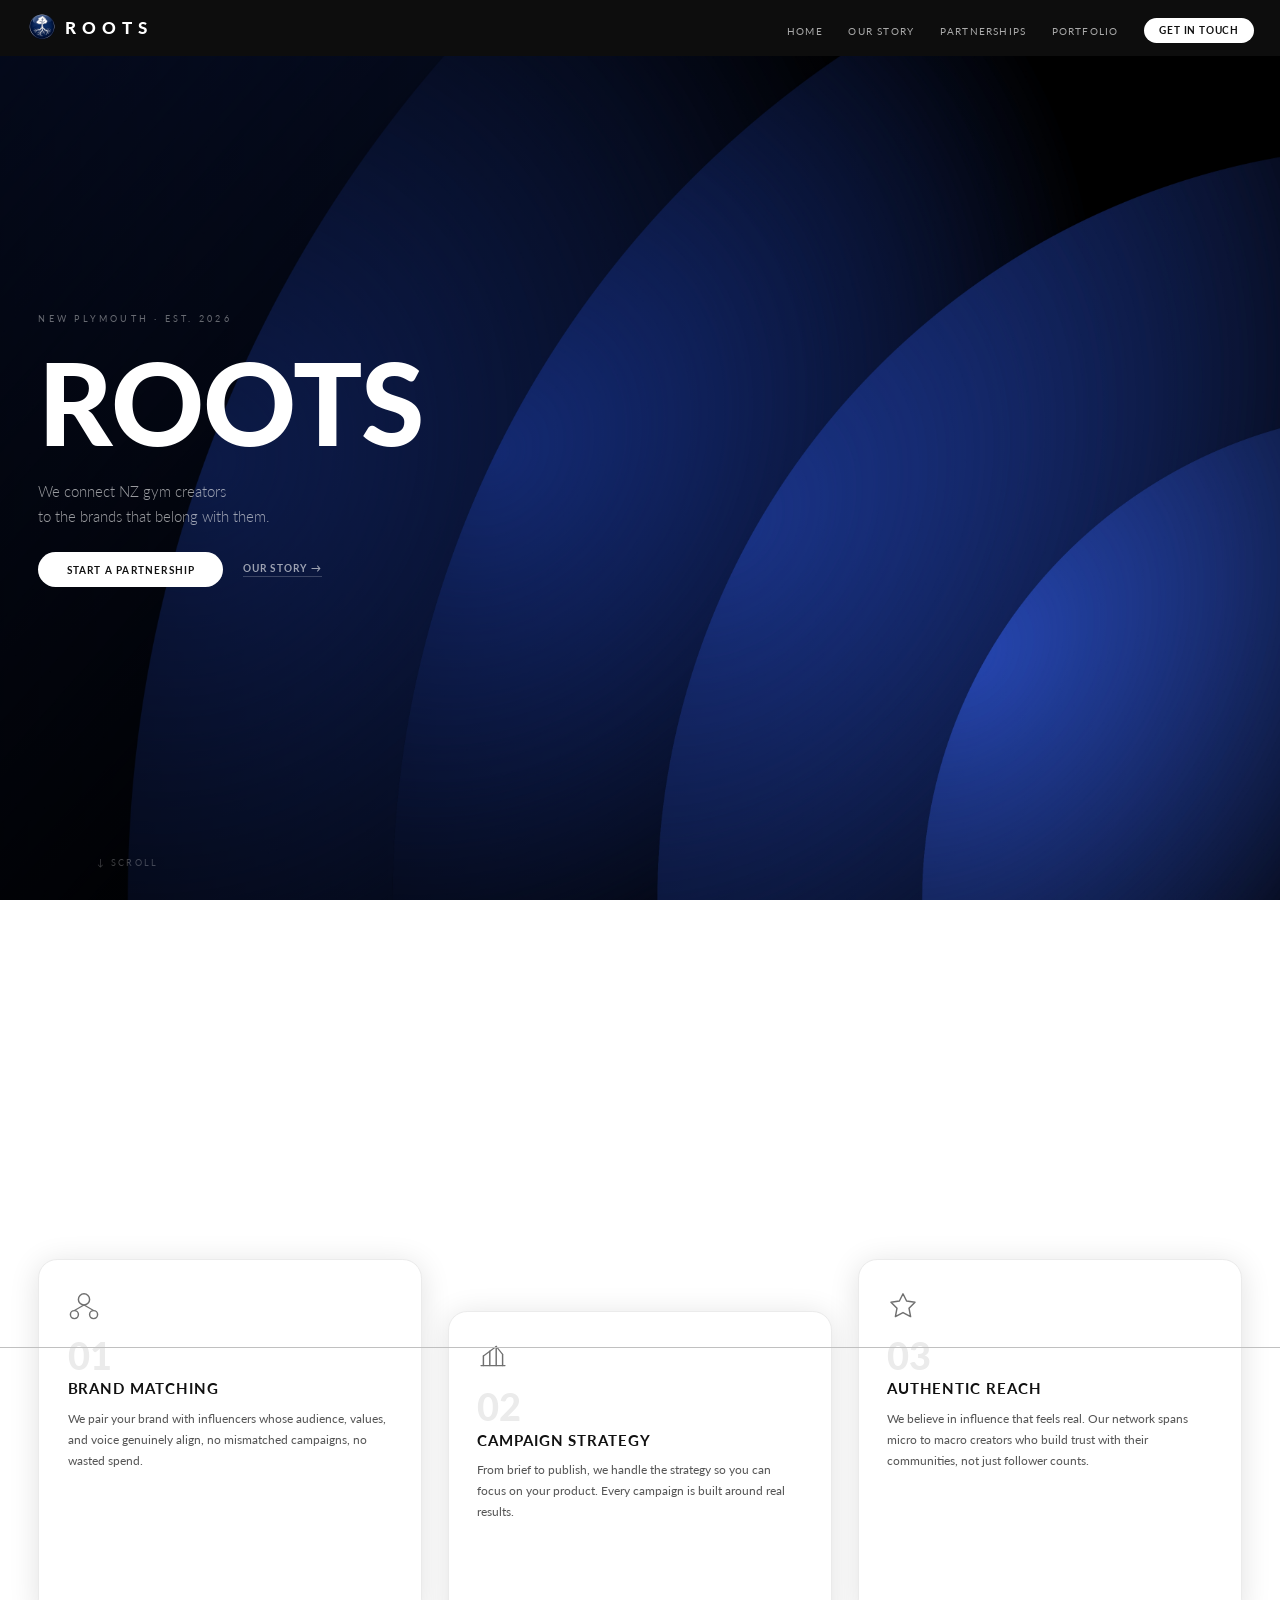
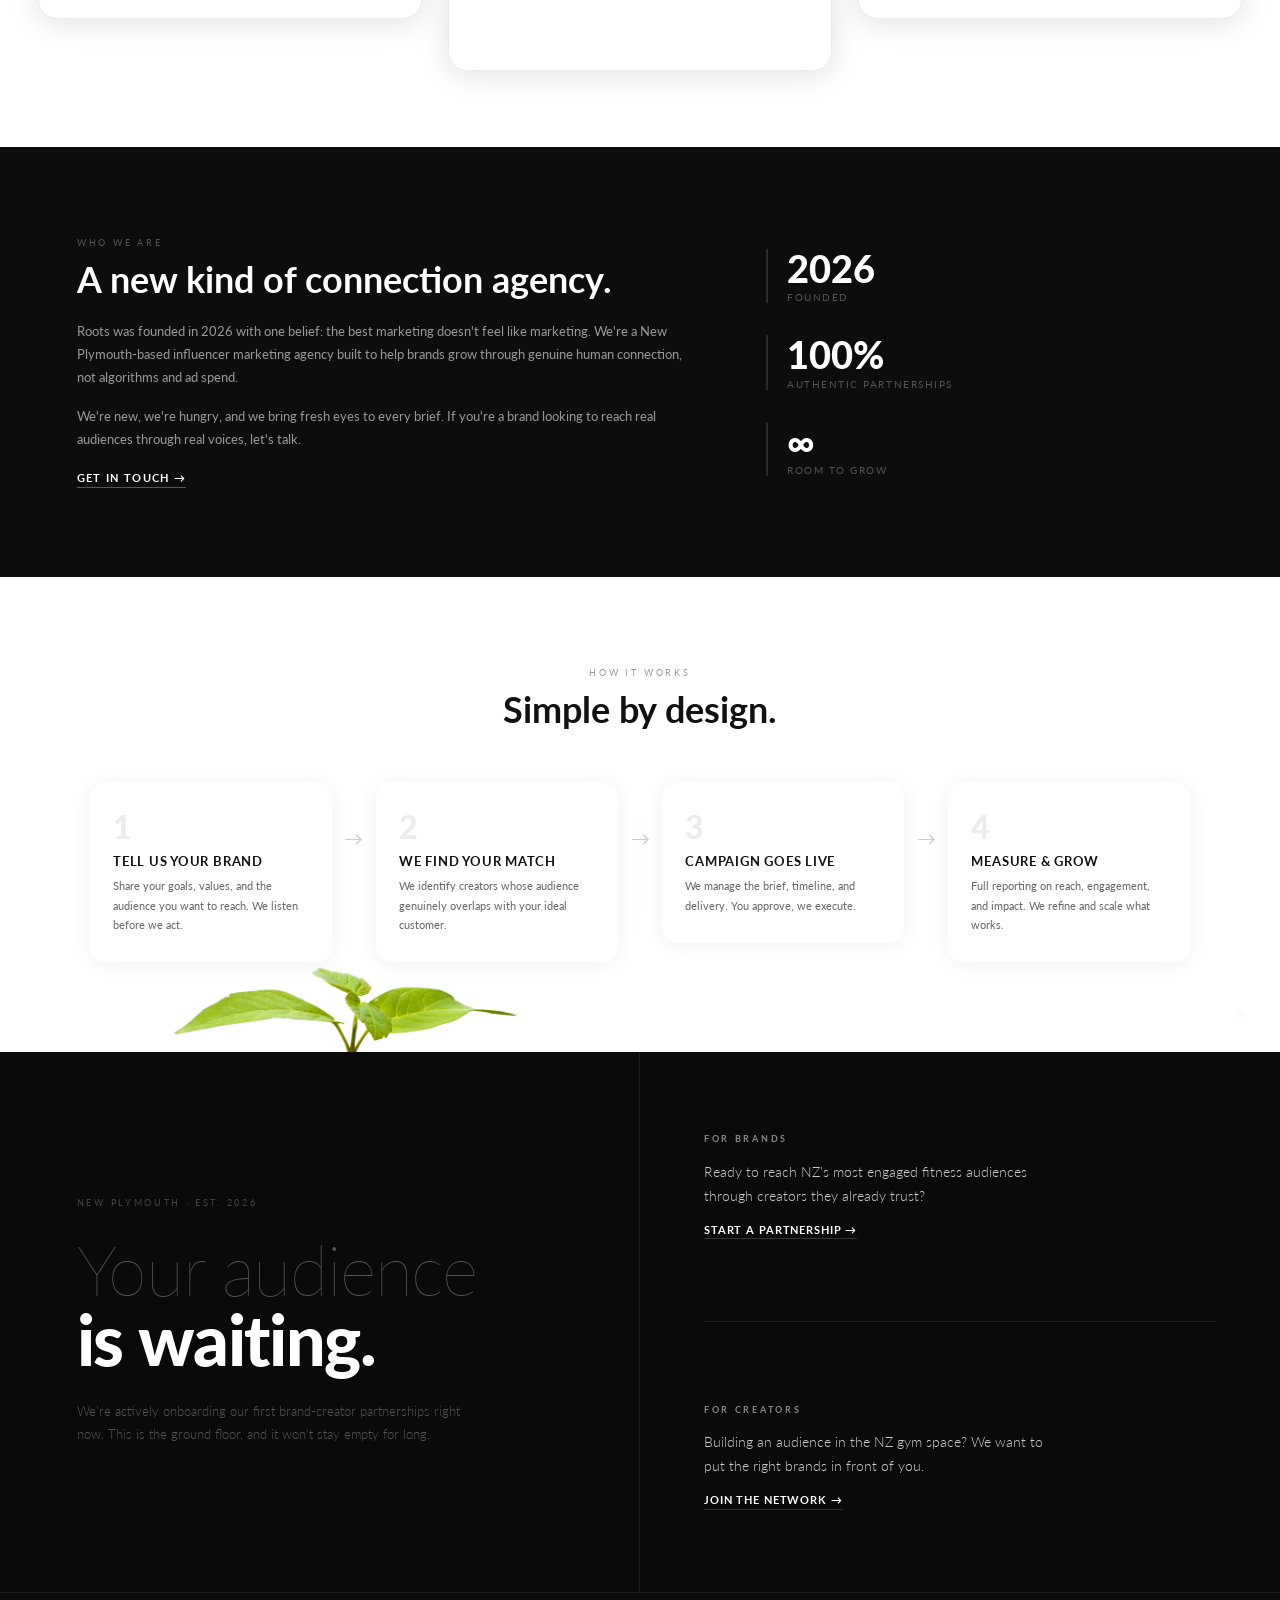
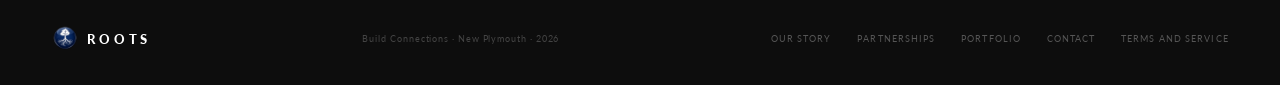
==== commit b2ba545c: "Update index.html" ====
--- a/index.html
+++ b/index.html
@@ -46,7 +46,7 @@
   </div>
 
   <div class="tree-connector">
-    <img src="tree1.png" alt="" class="tree-top-img" aria-hidden="true">
+    <img src="fulltree.png" alt="" class="tree-top-img reveal" aria-hidden="true">
   </div>
 
   <div class="cards-section" id="roots-section">
--- a/rootstyle.css
+++ b/rootstyle.css
@@ -1,4 +1,3 @@
-/* ── RESET & BASE ── */
 *, *::before, *::after { box-sizing: border-box; }
 body {
   margin: 0;
@@ -9,15 +8,10 @@
   color: #111;
 }
 html::-webkit-scrollbar { display: none; }
-html {
-  scrollbar-width: none;
-  -ms-overflow-style: none;
-  scroll-behavior: smooth;
-}
+html { scrollbar-width: none; -ms-overflow-style: none; scroll-behavior: smooth; }
 a { text-decoration: none; }
 a:hover { opacity: 0.7; }
 
-/* ── PROGRESS BAR ── */
 #progress-bar {
   position: fixed;
   right: 0;
@@ -31,10 +25,9 @@
   box-shadow: 0 0 15px lightblue;
 }
 
-/* ── HEADER ── */
 header {
   background-color: #0d0d0d;
-  padding: 0 2.5vw;
+  padding: 0 2vw;
   width: 100%;
   height: 4vw;
   min-height: 56px;
@@ -42,7 +35,7 @@
   top: 0;
   box-sizing: border-box;
   z-index: 100;
-  box-shadow: 0 1px 0 rgba(255,255,255,0.06);
+  box-shadow: 0 0px 0 rgba(255,255,255,0.06);
 }
 .header-inner {
   display: flex;
@@ -59,7 +52,6 @@
   letter-spacing: 0.35em;
   color: #fff;
   text-transform: uppercase;
-  text-decoration: none;
 }
 .header-logo:hover { opacity: 0.8; }
 .header-logo-img {
@@ -94,11 +86,9 @@
   border-radius: 100px;
   font-weight: 700 !important;
   letter-spacing: 0.08em !important;
-  transition: background 0.2s, color 0.2s !important;
+  transition: background 0.2s !important;
 }
 .nav-cta:hover { background: #ddd; opacity: 1 !important; }
-
-/* hamburger — hidden on desktop */
 .nav-toggle {
   display: none;
   flex-direction: column;
@@ -122,1128 +112,23 @@
 .nav-toggle.open span:nth-child(2) { opacity: 0; }
 .nav-toggle.open span:nth-child(3) { transform: translateY(-7px) rotate(-45deg); }
 
-/* ── HERO ── */
-.titlescreen {
-  background-image: url(homepage1.jpg);
-  background-size: cover;
-  background-position: center;
-  background-attachment: fixed;
-  min-height: 100vh;
-  display: flex;
-  align-items: center;
-  justify-content: flex-start;
-  position: relative;
-  animation: ripple 60s ease-in-out infinite alternate;
-}
-.titlescreen::after {
-  content: '';
-  position: absolute;
-  inset: 0;
-  background: linear-gradient(to right, rgba(0,0,0,0.7) 0%, rgba(0,0,0,0.3) 60%, transparent 100%);
-  pointer-events: none;
-}
-@keyframes ripple {
-  0%   { background-position: 80% 50%; background-size: 110%; }
-  100% { background-position: 20% 50%; background-size: 120%; }
-}
-
-.titlescreen-left {
-  position: relative;
-  z-index: 2;
-  display: flex;
-  flex-direction: column;
-  justify-content: center;
-  padding: 0 6vw;
-  gap: 1.8vw;
-  max-width: 65vw;
-}
-
-.eyebrow {
-  font-size: 0.72vw;
-  letter-spacing: 0.35em;
-  text-transform: uppercase;
-  color: rgba(255,255,255,0.4);
-  margin: 0;
-}
-
-.titlescreentext h1,
-.titlescreen-left h1 {
-  font-size: 9vw;
-  font-weight: 900;
-  letter-spacing: -0.01em;
-  line-height: 0.95;
-  margin: 0;
-  color: #fff;
-}
-
-.tagline {
-  font-size: 1.15vw;
-  font-weight: 300;
-  color: rgba(255,255,255,0.6);
-  margin: 0;
-  line-height: 1.7;
-}
-
-.hero-btns {
-  display: flex;
-  align-items: center;
-  gap: 1.5vw;
-  flex-wrap: wrap;
-}
-
-.hero-btn {
-  display: inline-block;
-  padding: 0.9vw 2.2vw;
-  background: #fff;
-  color: #111;
-  font-size: 0.78vw;
-  font-weight: 700;
-  letter-spacing: 0.12em;
-  text-transform: uppercase;
-  border-radius: 100px;
-  transition: background 0.2s;
-  white-space: nowrap;
-}
-.hero-btn:hover { background: #ddd; opacity: 1; }
-
-.hero-btn-ghost {
-  display: inline-block;
-  font-size: 0.78vw;
-  font-weight: 700;
-  letter-spacing: 0.12em;
-  text-transform: uppercase;
-  color: rgba(255,255,255,0.6);
-  border-bottom: 1px solid rgba(255,255,255,0.2);
-  padding-bottom: 0.15vw;
-  transition: color 0.2s, border-color 0.2s;
-  white-space: nowrap;
-}
-.hero-btn-ghost:hover { color: #fff; border-color: #fff; opacity: 1; }
-
-.hero-stat-block {
-  display: flex;
-  flex-direction: column;
-  gap: 0.3vw;
-  padding-bottom: 2vw;
-  border-bottom: 1px solid rgba(255,255,255,0.08);
-}
-.hero-stat-block:last-child { border-bottom: none; padding-bottom: 0; }
-
-.hero-stat-num {
-  font-size: 3.5vw;
-  font-weight: 900;
-  color: #fff;
-  line-height: 1;
-  letter-spacing: -0.02em;
-}
-
-.hero-stat-label {
-  font-size: 0.72vw;
-  color: rgba(255,255,255,0.35);
-  letter-spacing: 0.1em;
-  text-transform: uppercase;
-}
-
-.scroll-hint {
-  position: absolute;
-  bottom: 2.5vw;
-  left: 50%;
-  transform: translateX(-50%);
-  font-size: 0.72vw;
-  letter-spacing: 0.25em;
-  text-transform: uppercase;
-  color: rgba(255,255,255,0.25);
-  z-index: 2;
-  text-decoration: none;
-  transition: color 0.2s;
-}
-.scroll-hint:hover { color: rgba(255,255,255,0.6); opacity: 1; }
-
-/* ── ROOTS / CARDS SECTION ── */
-.background {
-  background-image: url(roots_white.png);
-  background-size: cover;
-  background-repeat: no-repeat;
-  background-position: top center;
-  overflow: hidden;
-  padding-top: 1px;
-  padding-bottom: 6vw;
-  min-height: 80vh;
-  background-color: #fff;
-}
-.items-row {
-  display: flex;
-  justify-content: space-between;
-  align-items: flex-start;
-  padding: 0 3vw;
-  margin-top: 28vw;
-  gap: 2vw;
-}
-.item {
-  border-radius: 1.5vw;
-  box-shadow: 0 4px 30px rgba(0,0,0,0.12);
-  min-height: 40vh;
-  width: 30vw;
-  background-color: #fff;
-  padding: 2.2vw;
-  box-sizing: border-box;
-  border: 1px solid #ebebeb;
-  transition: transform 0.3s ease, box-shadow 0.3s ease;
-}
-.item:hover {
-  transform: translateY(-0.5vw);
-  box-shadow: 0 12px 40px rgba(0,0,0,0.18);
-}
-.item--mid { margin-top: 8vw; }
-.item-icon {
-  width: 2.5vw;
-  height: 2.5vw;
-  margin-bottom: 1.2vw;
-  opacity: 0.6;
-}
-.item-icon svg { width: 100%; height: 100%; }
-.item-num {
-  font-size: 3vw;
-  font-weight: 900;
-  color: #ebebeb;
-  line-height: 1;
-  margin-bottom: 0.4vw;
-}
-.item-title {
-  font-size: 1.2vw;
-  font-weight: 700;
-  color: #111;
-  letter-spacing: 0.06em;
-  text-transform: uppercase;
-  margin-bottom: 0.8vw;
-}
-.item-body {
-  font-size: 0.95vw;
-  color: #555;
-  line-height: 1.75;
-}
-
-/* ── ABOUT ── */
-.about-section {
-  background: #0d0d0d;
-  padding: 7vw 6vw;
-}
-.about-inner {
-  display: flex;
-  gap: 6vw;
-  align-items: center;
-  max-width: 1200px;
-  margin: 0 auto;
-}
-.about-text { flex: 1.4; color: #ccc; }
-.about-text h2 {
-  font-size: 2.8vw;
-  font-weight: 700;
-  color: #fff;
-  margin: 0.8vw 0 1.5vw;
-  line-height: 1.2;
-}
-.about-text p {
-  font-size: 1vw;
-  line-height: 1.8;
-  color: #999;
-  margin-bottom: 1.2vw;
-}
 .section-label {
+  display: block;
   font-size: 0.72vw;
   letter-spacing: 0.3em;
   text-transform: uppercase;
   color: #555;
   margin: 0 0 0.6vw;
 }
-.about-btn {
-  display: inline-block;
-  margin-top: 1vw;
-  font-size: 0.85vw;
-  font-weight: 700;
-  letter-spacing: 0.12em;
-  text-transform: uppercase;
-  color: #fff;
-  border-bottom: 1px solid #555;
-  padding-bottom: 0.2vw;
-  transition: border-color 0.2s;
-}
-.about-btn:hover { border-color: #fff; opacity: 1; }
-.about-graphic {
-  flex: 1;
-  display: flex;
-  flex-direction: column;
-  gap: 2.5vw;
-}
-.stat-block {
-  display: flex;
-  flex-direction: column;
-  border-left: 2px solid #2a2a2a;
-  padding-left: 1.5vw;
-}
-.stat-num {
-  font-size: 3vw;
-  font-weight: 900;
-  color: #fff;
-  line-height: 1;
-}
-.stat-label {
-  font-size: 0.8vw;
-  color: #555;
-  letter-spacing: 0.15em;
-  text-transform: uppercase;
-  margin-top: 0.3vw;
-}
-
-/* ── HOW IT WORKS ── */
-.how-section {
-  background-image: url(soil.jpg);
-  background-size: cover;
-  background-repeat: no-repeat;
-  padding: 7vw 6vw;
-  text-align: center;
-}
-.how-section h2 {
-  font-size: 2.8vw;
-  font-weight: 700;
-  color: #111;
-  margin: 0.8vw 0 4vw;
-}
-.how-section .section-label { color: #999; }
-.steps-row {
-  display: flex;
-  align-items: flex-start;
-  justify-content: center;
-  gap: 1vw;
-  max-width: 1100px;
-  margin: 0 auto;
-}
-.step {
-  flex: 1;
-  background: #fff;
-  border-radius: 1.2vw;
-  padding: 2.2vw 1.8vw;
-  box-shadow: 0 2px 20px rgba(0,0,0,0.06);
-  text-align: left;
-}
-.step-num {
-  font-size: 2.5vw;
-  font-weight: 900;
-  color: #ebebeb;
-  line-height: 1;
-  margin-bottom: 0.8vw;
-}
-.step-title {
-  font-size: 1vw;
-  font-weight: 700;
-  color: #111;
-  text-transform: uppercase;
-  letter-spacing: 0.06em;
-  margin-bottom: 0.6vw;
-}
-.step-body {
-  font-size: 0.88vw;
-  color: #666;
-  line-height: 1.7;
-}
-.step-arrow {
-  font-size: 1.5vw;
-  color: #ccc;
-  padding-top: 3.5vw;
-  flex-shrink: 0;
-}
-
-/* ── CTA BANNER ── */
-.cta-banner {
-  background: #111;
-  padding: 6vw;
-  text-align: center;
-  color: #fff;
-}
-.cta-banner h2 {
-  font-size: 3vw;
-  font-weight: 700;
-  margin: 0 0 1vw;
-}
-.cta-banner p {
-  font-size: 1.1vw;
-  color: #888;
-  margin: 0 0 2vw;
-}
-.cta-btn {
-  display: inline-block;
-  padding: 1vw 3vw;
-  background: #fff;
-  color: #111;
-  font-size: 0.85vw;
-  font-weight: 700;
-  letter-spacing: 0.12em;
-  text-transform: uppercase;
-  border-radius: 100px;
-  transition: background 0.2s;
-}
-.cta-btn:hover { background: #ddd; opacity: 1; }
-.cta-logo {
-  width: 5vw;
-  height: 5vw;
-  object-fit: contain;
-  border-radius: 50%;
-  margin-bottom: 1.5vw;
-  opacity: 0.9;
-}
-
-/* ── FOOTER ── */
-footer {
-  background: #0d0d0d;
-  border-top: 1px solid #1e1e1e;
-  padding: 2.5vw 4vw;
-}
-.footer-inner {
-  display: flex;
-  align-items: center;
-  justify-content: space-between;
-}
-.footer-logo {
-  display: flex;
-  align-items: center;
-  gap: 0.6vw;
-  font-size: 1vw;
-  font-weight: 900;
-  letter-spacing: 0.3em;
-  color: #fff;
-}
-.footer-logo-img {
-  width: 2.2vw;
-  height: 2.2vw;
-  object-fit: contain;
-  border-radius: 50%;
-}
-.footer-tagline {
-  font-size: 0.72vw;
-  color: #444;
-  letter-spacing: 0.1em;
-}
-.footer-nav {
-  display: flex;
-  gap: 2vw;
-}
-.footer-nav a {
-  font-size: 0.72vw;
-  color: #555;
-  letter-spacing: 0.12em;
-  text-transform: uppercase;
-  transition: color 0.2s;
-}
-.footer-nav a:hover { color: #fff; opacity: 1; }
-
-
-/* ═══════════════════════════════════════
-   MOBILE BREAKPOINTS
-═══════════════════════════════════════ */
-
-@media (max-width: 768px) {
-
-  /* HEADER */
-  header {
-    height: 56px;
-    padding: 0 20px;
-  }
-  .header-logo {
-    font-size: 16px;
-    gap: 10px;
-  }
-  .header-logo-img {
-    width: 34px;
-    height: 34px;
-  }
-
-  /* HAMBURGER */
-  .nav-toggle { display: flex; }
-
-  /* NAV — slide down from header */
-  header nav {
-    display: none;
-    position: fixed;
-    top: 56px;
-    left: 0;
-    right: 0;
-    background: #0d0d0d;
-    flex-direction: column;
-    gap: 0;
-    padding: 12px 0 20px;
-    border-top: 1px solid #1e1e1e;
-    box-shadow: 0 8px 30px rgba(0,0,0,0.5);
-  }
-  header nav.open { display: flex; }
-  header nav li {
-    width: 100%;
-    text-align: center;
-  }
-  header nav li a {
-    display: block;
-    padding: 14px 20px;
-    font-size: 13px;
-    color: #aaa;
-  }
-  .nav-cta {
-    margin: 10px 30px 0;
-    padding: 12px 20px !important;
-    border-radius: 100px;
-    font-size: 13px !important;
-  }
-
-  /* HERO */
-  .titlescreen {
-    background-attachment: scroll;
-    min-height: 100svh;
-    justify-content: flex-start;
-  }
-  .titlescreen-left {
-    padding: 0 24px;
-    max-width: 100%;
-    gap: 16px;
-  }
-  .eyebrow { font-size: 10px; }
-  .titlescreen-left h1 { font-size: 20vw; }
-  .tagline { font-size: 15px; }
-  .hero-btn { font-size: 12px; padding: 13px 24px; }
-  .hero-btn-ghost { font-size: 12px; }
-  .hero-btns { gap: 16px; }
-  .scroll-hint { display: none; }
-
-  /* ROOTS / CARDS */
-  .background {
-    background-image: none;
-    background-color: #fff;
-    padding-top: 40px;
-    padding-bottom: 40px;
-    min-height: unset;
-  }
-  .items-row {
-    flex-direction: column;
-    align-items: center;
-    margin-top: 0;
-    padding: 0 20px;
-    gap: 20px;
-  }
-  .item {
-    width: 100%;
-    min-height: unset;
-    border-radius: 16px;
-    padding: 24px;
-  }
-  .item--mid { margin-top: 0; }
-  .item-icon { width: 32px; height: 32px; margin-bottom: 14px; }
-  .item-num { font-size: 36px; margin-bottom: 6px; }
-  .item-title { font-size: 14px; margin-bottom: 10px; }
-  .item-body { font-size: 14px; }
-
-  /* ABOUT */
-  .about-section { padding: 50px 24px; }
-  .about-inner { flex-direction: column; gap: 40px; }
-  .about-text h2 { font-size: 28px; margin: 10px 0 16px; }
-  .about-text p { font-size: 14px; }
-  .section-label { font-size: 10px; }
-  .about-btn { font-size: 12px; }
-  .about-graphic { flex-direction: row; flex-wrap: wrap; gap: 24px; }
-  .stat-block { padding-left: 16px; min-width: 120px; }
-  .stat-num { font-size: 32px; }
-  .stat-label { font-size: 10px; }
-
-  /* HOW IT WORKS */
-  .how-section { padding: 50px 24px; }
-  .how-section h2 { font-size: 28px; margin-bottom: 30px; }
-  .steps-row {
-    flex-direction: column;
-    gap: 16px;
-  }
-  .step-arrow {
-    transform: rotate(90deg);
-    padding-top: 0;
-    text-align: center;
-    font-size: 20px;
-    width: 100%;
-  }
-  .step {
-    border-radius: 14px;
-    padding: 22px 20px;
-  }
-  .step-num { font-size: 32px; margin-bottom: 10px; }
-  .step-title { font-size: 13px; }
-  .step-body { font-size: 13px; }
-
-  /* CTA BANNER */
-  .cta-banner { padding: 50px 24px; }
-  .cta-banner h2 { font-size: 28px; margin-bottom: 12px; }
-  .cta-banner p { font-size: 15px; margin-bottom: 24px; }
-  .cta-btn { font-size: 13px; padding: 14px 36px; }
-  .cta-logo { width: 60px; height: 60px; margin-bottom: 20px; }
-
-  /* FOOTER */
-  footer { padding: 30px 24px; }
-  .footer-inner {
-    flex-direction: column;
-    gap: 20px;
-    text-align: center;
-  }
-  .footer-logo { font-size: 14px; justify-content: center; }
-  .footer-logo-img { width: 28px; height: 28px; }
-  .footer-tagline { font-size: 11px; }
-  .footer-nav { gap: 20px; flex-wrap: wrap; justify-content: center; }
-  .footer-nav a { font-size: 11px; }
-}
-
-/* Slightly larger phones / small tablets */
-@media (max-width: 480px) {
-  .titlescreentext h1 { font-size: 22vw; }
-  .about-graphic { flex-direction: column; }
-}
-
-/* ── FOOTER FIX ── */
-footer {
-  position: relative;
-  z-index: 1;
-}
-
-/* ── CONNECT SECTION ── */
-.connect-section {
-  display: grid;
-  grid-template-columns: 1fr 1fr;
-  min-height: 60vh;
-  background: #0a0a0a;
-}
-
-.connect-left {
-  padding: 6vw;
-  display: flex;
-  flex-direction: column;
-  justify-content: center;
-  gap: 2vw;
-  border-right: 1px solid #1e1e1e;
-}
-
-.connect-tag {
-  font-size: 0.7vw;
-  letter-spacing: 0.3em;
-  text-transform: uppercase;
-  color: #444;
-}
-
-.connect-heading {
-  display: flex;
-  flex-direction: column;
-  line-height: 1;
-}
-
-.connect-line1 {
-  font-size: 5.5vw;
-  font-weight: 100;
-  color: #555;
-  letter-spacing: -0.02em;
-}
-
-.connect-line2 {
-  font-size: 5.5vw;
-  font-weight: 900;
-  color: #fff;
-  letter-spacing: -0.02em;
-}
-
-.connect-sub {
-  font-size: 1vw;
-  font-weight: 300;
-  color: #555;
-  line-height: 1.8;
-  max-width: 32vw;
-  margin: 0;
-}
-
-.connect-right {
-  display: flex;
-  flex-direction: column;
-}
-
-.connect-card {
-  flex: 1;
-  padding: 4vw 5vw;
-  display: flex;
-  flex-direction: column;
-  justify-content: center;
-  gap: 1.2vw;
-  transition: background 0.3s;
-}
-
-.connect-card:hover { background: #111; }
-
-.connect-card-label {
-  font-size: 0.7vw;
-  letter-spacing: 0.3em;
-  text-transform: uppercase;
-  color: #888;
-}
-
-.connect-card p {
-  font-size: 1.1vw;
-  font-weight: 300;
-  color: #ccc;
-  line-height: 1.7;
-  margin: 0;
-  max-width: 28vw;
-}
-
-.connect-card-btn {
-  display: inline-block;
-  font-size: 0.85vw;
-  font-weight: 700;
-  letter-spacing: 0.08em;
-  text-transform: uppercase;
-  color: #fff;
-  border-bottom: 1px solid #333;
-  padding-bottom: 0.2vw;
-  width: fit-content;
-  transition: border-color 0.2s, color 0.2s;
-}
-
-.connect-card-btn:hover {
-  border-color: #fff;
-  opacity: 1;
-}
-
-.connect-divider {
-  height: 1px;
-  background: #1e1e1e;
-  margin: 0 5vw;
-}
-
-@media (max-width: 768px) {
-  .connect-section {
-    grid-template-columns: 1fr;
-    min-height: unset;
-  }
-  .connect-left {
-    padding: 50px 24px;
-    border-right: none;
-    border-bottom: 1px solid #1e1e1e;
-    gap: 16px;
-  }
-  .connect-tag { font-size: 10px; }
-  .connect-line1, .connect-line2 { font-size: 13vw; }
-  .connect-sub { font-size: 14px; max-width: 100%; }
-  .connect-right { flex-direction: column; }
-  .connect-card { padding: 32px 24px; gap: 12px; }
-  .connect-card-label { font-size: 10px; }
-  .connect-card p { font-size: 14px; max-width: 100%; }
-  .connect-card-btn { font-size: 12px; }
-  .connect-divider { margin: 0 24px; }
-}
-
-/* =============================================
-   OUR STORY PAGE STYLES
-   ============================================= */
-
-:root {
-  --accent: #1a3a5c;
-  --accent-hover: #122840;
-  --accent-subtle: rgba(26, 58, 92, 0.12);
-}
-
-/* ── STORY HERO ── */
-.story-hero {
-  min-height: 70vh;
-  display: flex;
-  align-items: flex-end;
-  padding: 8vw 5vw 6vw;
-  position: relative;
-  overflow: hidden;
-  background: #0e0e0e;
-}
-
-.story-hero::before {
-  content: '';
-  position: absolute;
-  inset: 0;
-  background: radial-gradient(ellipse at 70% 40%, rgba(26,58,92,0.18) 0%, transparent 65%);
-  pointer-events: none;
-}
-
-.story-hero-year {
-  position: absolute;
-  top: 12vw;
-  right: 5vw;
-  font-size: 18vw;
-  font-weight: 900;
-  color: transparent;
-  -webkit-text-stroke: 1px rgba(26,58,92,0.2);
-  line-height: 1;
-  pointer-events: none;
-  user-select: none;
-}
-
-.story-hero-content {
-  max-width: 65vw;
-  position: relative;
-  z-index: 2;
-}
-
-.story-hero-eyebrow {
-  font-size: 0.75vw;
-  letter-spacing: 0.4vw;
-  text-transform: uppercase;
-  color: var(--accent);
-  margin-bottom: 2vw;
-  display: block;
-}
-
-.story-hero h1 {
-  font-size: 6.5vw;
-  font-weight: 900;
-  line-height: 1.0;
-  color: #d6d7d7;
-  margin: 0 0 2vw;
-}
-
-.story-hero h1 em {
-  font-style: italic;
-  font-weight: 300;
-  color: #4a7ab5;
-}
-
-.story-hero-sub {
-  font-size: 1.2vw;
-  font-weight: 300;
-  color: rgba(214,215,215,0.55);
-  line-height: 1.8;
-  max-width: 42vw;
-}
-
-/* ── DIVIDER ── */
-.story-divider {
-  height: 1px;
-  background: linear-gradient(to right, var(--accent), transparent);
-  margin: 0 5vw;
-}
-
-/* ── ORIGIN ── */
-.story-origin {
-  display: grid;
-  grid-template-columns: 1fr 1fr;
-  background: #111;
-}
-
-.story-origin-text {
-  padding: 7vw 5vw;
-  display: flex;
-  flex-direction: column;
-  justify-content: center;
-  gap: 1.8vw;
-}
-
-.story-origin-text h2 {
-  font-size: 3.5vw;
-  font-weight: 900;
-  color: #d6d7d7;
-  line-height: 1.1;
-  margin: 0;
-}
-
-.story-origin-text p {
-  font-size: 1.05vw;
-  font-weight: 300;
-  color: rgba(214,215,215,0.6);
-  line-height: 1.85;
-  margin: 0;
-}
-
-.story-origin-visual {
-  background: #1a1a1a;
-  display: flex;
-  align-items: center;
-  justify-content: center;
-  padding: 5vw;
-  position: relative;
-  overflow: hidden;
-}
-
-.story-origin-visual::before {
-  content: '';
-  position: absolute;
-  inset: 0;
-  background: radial-gradient(circle at center, rgba(26,58,92,0.12), transparent 70%);
-}
-
-.root-illustration {
-  width: 18vw;
-  height: 18vw;
-  position: relative;
-  z-index: 1;
-}
-
-/* ── TIMELINE ── */
-.story-timeline {
-  background: #0e0e0e;
-  padding: 7vw 5vw;
-}
-
-.story-timeline > .section-label { margin-bottom: 1vw; }
-
-.story-timeline > h2 {
-  font-size: 3.5vw;
-  font-weight: 900;
-  color: #d6d7d7;
-  margin: 0 0 5vw;
-}
-
-.timeline-list {
-  display: flex;
-  flex-direction: column;
-}
-
-.timeline-item {
-  display: grid;
-  grid-template-columns: 10vw 1px 1fr;
-  gap: 0 3vw;
-  align-items: stretch;
+.reveal {
   opacity: 0;
-  transform: translateX(-20px);
-  transition: opacity 0.7s ease, transform 0.7s ease;
-}
-
-.timeline-item.visible {
-  opacity: 1;
-  transform: translateX(0);
-}
-
-.timeline-year {
-  font-size: 2.2vw;
-  font-weight: 900;
-  color: var(--accent);
-  text-align: right;
-  padding-right: 3vw;
-  padding-top: 2.2vw;
-  line-height: 1;
-  display: flex;
-  align-items: flex-start;
-  justify-content: flex-end;
-}
-
-.timeline-line-col {
-  display: flex;
-  flex-direction: column;
-  align-items: center;
-}
-
-.timeline-dot {
-  width: 10px;
-  height: 10px;
-  border-radius: 50%;
-  background: var(--accent);
-  flex-shrink: 0;
-  margin-top: 2.5vw;
-}
-
-.timeline-connector {
-  width: 1px;
-  flex: 1;
-  background: #2a2a2a;
-}
-
-.timeline-item:last-child .timeline-connector { display: none; }
-
-.timeline-content {
-  padding: 2vw 0 3vw;
-}
-
-.timeline-content h3 {
-  font-size: 1.5vw;
-  font-weight: 700;
-  color: #d6d7d7;
-  margin: 0 0 0.8vw;
-}
-
-.timeline-content p {
-  font-size: 1vw;
-  font-weight: 300;
-  color: rgba(214,215,215,0.55);
-  line-height: 1.8;
-  margin: 0;
-}
-
-/* ── VALUES ── */
-.story-values {
-  background: #111;
-  padding: 7vw 5vw;
-  border-top: 1px solid #1e1e1e;
-}
-
-.story-values > .section-label { margin-bottom: 1vw; }
-
-.story-values > h2 {
-  font-size: 3.5vw;
-  font-weight: 900;
-  color: #d6d7d7;
-  margin: 0 0 4vw;
-}
-
-.values-grid {
-  display: grid;
-  grid-template-columns: repeat(3, 1fr);
-  gap: 2px;
-}
-
-.value-card {
-  background: #0e0e0e;
-  padding: 3vw;
-  display: flex;
-  flex-direction: column;
-  gap: 1.2vw;
-  transition: background 0.2s;
-}
-
-.value-card:hover { background: #141414; }
-
-.value-num {
-  font-size: 0.7vw;
-  letter-spacing: 0.3vw;
-  color: var(--accent);
-  font-weight: 700;
-}
-
-.value-title {
-  font-size: 1.8vw;
-  font-weight: 900;
-  color: #d6d7d7;
-  line-height: 1.1;
-}
-
-.value-body {
-  font-size: 1vw;
-  font-weight: 300;
-  color: rgba(214,215,215,0.5);
-  line-height: 1.8;
-}
-
-/* ── TEAM ── */
-.story-team {
-  background: #0e0e0e;
-  padding: 7vw 5vw;
-}
-
-.story-team > .section-label { margin-bottom: 1vw; }
-
-.story-team > h2 {
-  font-size: 3.5vw;
-  font-weight: 900;
-  color: #d6d7d7;
-  margin: 0 0 4vw;
-}
-
-.team-grid {
-  display: grid;
-  grid-template-columns: repeat(2, 1fr);
-  gap: 2vw;
-}
-
-.team-card {
-  display: flex;
-  flex-direction: column;
-  gap: 1.2vw;
-}
-
-.team-avatar {
-  width: 100%;
-  aspect-ratio: 1;
-  background: #1a1a1a;
-  position: relative;
-  overflow: hidden;
-  display: flex;
-  align-items: center;
-  justify-content: center;
-}
-
-.team-avatar::after {
-  content: '';
-  position: absolute;
-  bottom: 0;
-  left: 0;
-  right: 0;
-  height: 3px;
-  background: var(--accent);
-}
-
-.team-avatar-initials {
-  font-size: 4vw;
-  font-weight: 900;
-  color: var(--accent);
-}
-
-.team-name {
-  font-size: 1.4vw;
-  font-weight: 700;
-  color: #d6d7d7;
-}
-
-.team-role {
-  font-size: 0.75vw;
-  letter-spacing: 0.3vw;
-  text-transform: uppercase;
-  color: var(--accent);
-  margin-top: -0.5vw;
-}
-
-.team-bio {
-  font-size: 0.95vw;
-  font-weight: 300;
-  color: rgba(214,215,215,0.5);
-  line-height: 1.8;
-}
-
-/* ── STORY PAGE MOBILE ── */
-@media (max-width: 768px) {
-  .story-hero { padding: 10vw 5vw 8vw; min-height: 60vh; }
-  .story-hero-eyebrow { font-size: 2.5vw; }
-  .story-hero h1 { font-size: 13vw; }
-  .story-hero-sub { font-size: 3.5vw; max-width: 100%; }
-  .story-hero-year { font-size: 28vw; top: 18vw; }
-  .story-hero-content { max-width: 100%; }
-
-  .story-origin { grid-template-columns: 1fr; }
-  .story-origin-text { padding: 8vw 5vw; }
-  .story-origin-text h2 { font-size: 7vw; }
-  .story-origin-text p { font-size: 3.5vw; }
-  .story-origin-visual { min-height: 50vw; }
-  .root-illustration { width: 30vw; height: 30vw; }
-
-  .story-timeline { padding: 8vw 5vw; }
-  .story-timeline > h2 { font-size: 7vw; }
-  .timeline-item { grid-template-columns: 14vw 1px 1fr; gap: 0 4vw; }
-  .timeline-year { font-size: 4.5vw; padding-top: 4vw; }
-  .timeline-dot { margin-top: 4.5vw; }
-  .timeline-content h3 { font-size: 4vw; }
-  .timeline-content p { font-size: 3vw; }
-
-  .story-values { padding: 8vw 5vw; }
-  .story-values > h2 { font-size: 7vw; }
-  .values-grid { grid-template-columns: 1fr; gap: 2px; }
-  .value-title { font-size: 5vw; }
-  .value-body { font-size: 3vw; }
-  .value-num { font-size: 2.5vw; }
-
-  .story-team { padding: 8vw 5vw; }
-  .story-team > h2 { font-size: 7vw; }
-  .team-grid { grid-template-columns: 1fr; gap: 8vw; }
-  .team-avatar-initials { font-size: 12vw; }
-  .team-name { font-size: 5vw; }
-  .team-role { font-size: 2.5vw; }
-  .team-bio { font-size: 3.2vw; }
-}
-
-/* =============================================
-   PARTNERSHIPS PAGE
-   ============================================= */
-
-/* ── HERO ── */
-.pship-hero {
-  min-height: 100vh;
+  transform: translateY(28px);
+  transition: opacity 0.75s ease, transform 0.75s ease;
+}
+.reveal.visible { opacity: 1; transform: translateY(0); }
+
+.page-hero {
+  min-height: 90vh;
   background: #0a0a0a;
   display: flex;
   flex-direction: column;
@@ -1253,8 +138,7 @@
   overflow: hidden;
   gap: 4vw;
 }
-
-.pship-hero-bg-text {
+.page-hero-bg-text {
   position: absolute;
   top: 50%;
   left: 50%;
@@ -1268,13 +152,21 @@
   user-select: none;
   letter-spacing: -0.02em;
 }
-
-.pship-hero-content {
+.page-hero-bg-text--br {
+  top: auto;
+  left: auto;
+  bottom: -4vw;
+  right: -2vw;
+  transform: none;
+  font-size: 28vw;
+  letter-spacing: -0.04em;
+}
+.page-hero-content {
   position: relative;
   z-index: 2;
-}
-
-.pship-eyebrow {
+  max-width: 70vw;
+}
+.page-hero-eyebrow {
   display: block;
   font-size: 0.75vw;
   letter-spacing: 0.4em;
@@ -1282,32 +174,28 @@
   color: #444;
   margin-bottom: 2vw;
 }
-
-.pship-hero h1 {
+.page-hero h1 {
   font-size: 7.5vw;
   font-weight: 900;
   color: #d6d7d7;
   line-height: 1;
-  margin: 0;
+  margin: 0 0 1.5vw;
   letter-spacing: -0.02em;
 }
-
-.pship-hero h1 em {
+.page-hero h1 em {
   font-style: italic;
   font-weight: 300;
   color: #4a7ab5;
 }
-
-.pship-hero-sub {
+.page-hero-sub {
   font-size: 1.2vw;
   font-weight: 300;
   color: rgba(214,215,215,0.45);
-  margin: 1.5vw 0 0;
+  line-height: 1.7;
   max-width: 38vw;
-  line-height: 1.7;
-}
-
-.pship-hero-stat-row {
+  margin: 0;
+}
+.stat-row {
   display: flex;
   align-items: center;
   gap: 3vw;
@@ -1316,41 +204,35 @@
   border-top: 1px solid #1e1e1e;
   padding-top: 3vw;
 }
-
-.pship-hero-stat {
+.stat-row-item {
   display: flex;
   flex-direction: column;
   gap: 0.4vw;
 }
-
-.pship-stat-num {
+.stat-row-num {
   font-size: 3.5vw;
   font-weight: 900;
   color: #fff;
   line-height: 1;
 }
-
-.pship-stat-label {
+.stat-row-label {
   font-size: 0.72vw;
   color: #555;
   letter-spacing: 0.1em;
   text-transform: uppercase;
 }
-
-.pship-hero-stat-div {
+.stat-row-div {
   width: 1px;
   height: 4vw;
   background: #1e1e1e;
 }
 
-/* ── TICKER ── */
 .ticker-wrap {
   background: #1a3a5c;
   overflow: hidden;
   padding: 1vw 0;
   white-space: nowrap;
 }
-
 .ticker-track {
   display: inline-flex;
   align-items: center;
@@ -1358,7 +240,6 @@
   animation: ticker 30s linear infinite;
   white-space: nowrap;
 }
-
 .ticker-track span {
   font-size: 0.85vw;
   font-weight: 700;
@@ -1367,241 +248,440 @@
   color: rgba(255,255,255,0.85);
   flex-shrink: 0;
 }
-
-.ticker-dot {
-  color: rgba(255,255,255,0.3) !important;
-  font-size: 1.2vw !important;
-}
-
+.ticker-dot { color: rgba(255,255,255,0.3) !important; font-size: 1.2vw !important; }
 @keyframes ticker {
-  0%   { transform: translateX(0); }
+  0% { transform: translateX(0); }
   100% { transform: translateX(-50%); }
 }
 
-/* ── HOW IT WORKS HEADER ── */
-.pship-how {
-  background: #fff;
-  display: grid;
-  grid-template-columns: 1fr 2fr;
-  gap: 4vw;
-  padding: 6vw;
-  align-items: start;
-  border-bottom: 1px solid #ebebeb;
-}
-
-.pship-how-content h2 {
-  font-size: 3.2vw;
-  font-weight: 900;
-  color: #111;
-  line-height: 1.1;
-  margin: 0 0 1.5vw;
-}
-
-.pship-how-content p {
-  font-size: 1.05vw;
-  color: #666;
-  line-height: 1.8;
-  max-width: 38vw;
-  margin: 0;
-}
-
-/* ── PROCESS CARDS ── */
-.pship-process {
-  display: grid;
-  grid-template-columns: repeat(4, 1fr);
-  background: #fff;
-}
-
-.pship-process-card {
-  padding: 3.5vw 2.8vw;
-  border-right: 1px solid #ebebeb;
-  display: flex;
-  flex-direction: column;
-  gap: 1.5vw;
-  transition: background 0.25s;
-}
-
-.pship-process-card:last-child { border-right: none; }
-.pship-process-card:hover { background: #fafafa; }
-
-.pship-card-num {
-  font-size: 0.7vw;
-  font-weight: 700;
-  letter-spacing: 0.3em;
-  color: #bbb;
-}
-
-.pship-card-body h3 {
-  font-size: 1.2vw;
-  font-weight: 700;
-  color: #111;
-  margin: 0 0 0.8vw;
-  line-height: 1.2;
-}
-
-.pship-card-body p {
-  font-size: 0.9vw;
-  color: #777;
-  line-height: 1.75;
-  margin: 0;
-}
-
-/* ── WHO WE PARTNER WITH ── */
-.pship-who {
-  background: #f7f7f5;
-  padding: 7vw 5vw;
-}
-
-.pship-who > .section-label { margin-bottom: 1vw; color: #999; }
-
-.pship-who > h2 {
-  font-size: 3.5vw;
-  font-weight: 900;
-  color: #111;
-  margin: 0 0 4vw;
-  line-height: 1.1;
-}
-
-.pship-who-grid {
+.two-col {
   display: grid;
   grid-template-columns: 1fr 1fr;
-  gap: 2px;
-}
-
-.pship-who-card {
-  padding: 4vw;
-  display: flex;
-  flex-direction: column;
-  gap: 1.5vw;
-}
-
-.pship-who-card--dark { background: #111; }
-.pship-who-card--light { background: #fff; }
-
-.pship-who-tag {
-  font-size: 0.7vw;
-  font-weight: 700;
-  letter-spacing: 0.3em;
-  text-transform: uppercase;
-  color: #4a7ab5;
-}
-
-.pship-who-tag--dark { color: #1a3a5c; }
-
-.pship-who-card--dark h3 {
-  font-size: 2.2vw;
-  font-weight: 900;
-  color: #d6d7d7;
-  line-height: 1.1;
-  margin: 0;
-}
-
-.pship-who-card--light h3 {
-  font-size: 2.2vw;
+  background: #fff;
+}
+.two-col--dark { background: #0d0d0d; }
+.two-col--grey { background: #f7f7f5; }
+.two-col-cell {
+  padding: 7vw 5vw;
+  display: flex;
+  flex-direction: column;
+  justify-content: center;
+  gap: 1.8vw;
+}
+
+.two-col-cell-img {
+  display: flex;
+  flex-direction: column;
+  justify-content: center;
+  align-items: center;
+  gap: 1.8vw;
+}
+.two-col-cell--border-r { border-right: 1px solid #ebebeb; }
+.two-col-cell--border-r-dark { border-right: 1px solid #1e1e1e; }
+.two-col-cell h2 {
+  font-size: 3vw;
   font-weight: 900;
   color: #111;
   line-height: 1.1;
   margin: 0;
 }
-
-.pship-who-card--dark p {
-  font-size: 0.95vw;
-  font-weight: 300;
-  color: rgba(214,215,215,0.55);
-  line-height: 1.8;
-  margin: 0;
-}
-
-.pship-who-card--light p {
-  font-size: 0.95vw;
+.two-col-cell--dark h2 { color: #d6d7d7; }
+.two-col-cell p {
+  font-size: 1.05vw;
   color: #666;
   line-height: 1.8;
   margin: 0;
 }
-
-.pship-who-list {
-  list-style: none;
-  padding: 0;
+.two-col-cell--dark p { color: rgba(214,215,215,0.6); }
+
+.dark-section {
+  background: #0d0d0d;
+  padding: 7vw 6vw;
+}
+.dark-section h2 {
+  font-size: 2.8vw;
+  font-weight: 700;
+  color: #fff;
+  margin: 0.8vw 0 1.5vw;
+  line-height: 1.2;
+}
+.dark-section p {
+  font-size: 1vw;
+  line-height: 1.8;
+  color: #999;
+  margin-bottom: 1.2vw;
+}
+.dark-section .section-label { color: #555; }
+
+.text-link {
+  display: inline-block;
+  font-size: 0.85vw;
+  font-weight: 700;
+  letter-spacing: 0.12em;
+  text-transform: uppercase;
+  color: #fff;
+  border-bottom: 1px solid #555;
+  padding-bottom: 0.2vw;
+  transition: border-color 0.2s;
+}
+.text-link:hover { border-color: #fff; opacity: 1; }
+.text-link--dark {
+  color: #111;
+  border-bottom-color: #ccc;
+}
+.text-link--dark:hover { border-color: #111; }
+.text-link--blue {
+  color: #1a3a5c;
+  border-bottom-color: #c8d8e8;
+}
+.text-link--blue:hover { border-color: #1a3a5c; opacity: 1; }
+
+.stat-blocks {
+  display: flex;
+  flex-direction: column;
+  gap: 2.5vw;
+}
+.stat-block {
+  display: flex;
+  flex-direction: column;
+  border-left: 2px solid #2a2a2a;
+  padding-left: 1.5vw;
+}
+.stat-num {
+  font-size: 3vw;
+  font-weight: 900;
+  color: #fff;
+  line-height: 1;
+}
+.stat-label {
+  font-size: 0.8vw;
+  color: #555;
+  letter-spacing: 0.15em;
+  text-transform: uppercase;
+  margin-top: 0.3vw;
+}
+
+.soil-section {
+  background-image: url(soil.jpg);
+  background-size: cover;
+  background-repeat: no-repeat;
+  padding: 7vw 6vw;
+  text-align: center;
+}
+.soil-section h2 {
+  font-size: 2.8vw;
+  font-weight: 700;
+  color: #111;
+  margin: 0.8vw 0 4vw;
+}
+.soil-section .section-label { color: #999; }
+.steps-row {
+  display: flex;
+  align-items: flex-start;
+  justify-content: center;
+  gap: 1vw;
+  max-width: 1100px;
+  margin: 0 auto;
+}
+.step {
+  flex: 1;
+  background: #fff;
+  border-radius: 1.2vw;
+  padding: 2.2vw 1.8vw;
+  box-shadow: 0 2px 20px rgba(0,0,0,0.06);
+  text-align: left;
+}
+.step-num {
+  font-size: 2.5vw;
+  font-weight: 900;
+  color: #ebebeb;
+  line-height: 1;
+  margin-bottom: 0.8vw;
+}
+.step-title {
+  font-size: 1vw;
+  font-weight: 700;
+  color: #111;
+  text-transform: uppercase;
+  letter-spacing: 0.06em;
+  margin-bottom: 0.6vw;
+}
+.step-body { font-size: 0.88vw; color: #666; line-height: 1.7; }
+.step-arrow { font-size: 1.5vw; color: #ccc; padding-top: 3.5vw; flex-shrink: 0; }
+
+.titlescreen {
+  background-image: url(homepage1.jpg);
+  background-size: cover;
+  background-position: center;
+  background-attachment: fixed;
+  min-height: 100vh;
+  display: flex;
+  align-items: center;
+  justify-content: flex-start;
+  position: relative;
+  overflow: visible !important;
+  animation: ripple 60s ease-in-out infinite alternate;
+}
+.titlescreen::after {
+  content: '';
+  position: absolute;
+  inset: 0;
+  background: linear-gradient(to right, rgba(0,0,0,0.7) 0%, rgba(0,0,0,0.3) 60%, transparent 100%);
+  pointer-events: none;
+}
+@keyframes ripple {
+  0% { background-position: 80% 50%; background-size: 110%; }
+  100% { background-position: 20% 50%; background-size: 120%; }
+}
+.titlescreen-left {
+  position: relative;
+  z-index: 3;
+  display: flex;
+  flex-direction: column;
+  justify-content: center;
+  padding: 0 3vw;
+  gap: 1.8vw;
+  max-width: 55vw;
+}
+.eyebrow {
+  font-size: 0.72vw;
+  letter-spacing: 0.35em;
+  text-transform: uppercase;
+  color: rgba(255,255,255,0.4);
   margin: 0;
-  display: flex;
-  flex-direction: column;
-  gap: 0.6vw;
-}
-
-.pship-who-list li {
+}
+.titlescreen-left h1 {
+  font-size: 9vw;
+  font-weight: 900;
+  letter-spacing: -0.01em;
+  line-height: 0.95;
+  margin: 0;
+  color: #fff;
+}
+.tagline {
+  font-size: 1.15vw;
+  font-weight: 300;
+  color: rgba(255,255,255,0.6);
+  margin: 0;
+  line-height: 1.7;
+}
+.hero-btns { display: flex; align-items: center; gap: 1.5vw; flex-wrap: wrap; }
+.hero-btn {
+  display: inline-block;
+  padding: 0.9vw 2.2vw;
+  background: #fff;
+  color: #111;
+  font-size: 0.78vw;
+  font-weight: 700;
+  letter-spacing: 0.12em;
+  text-transform: uppercase;
+  border-radius: 100px;
+  transition: background 0.2s;
+  white-space: nowrap;
+}
+.hero-btn:hover { background: #ddd; opacity: 1; }
+.hero-btn-ghost {
+  display: inline-block;
+  font-size: 0.78vw;
+  font-weight: 700;
+  letter-spacing: 0.12em;
+  text-transform: uppercase;
+  color: rgba(255,255,255,0.6);
+  border-bottom: 1px solid rgba(255,255,255,0.2);
+  padding-bottom: 0.15vw;
+  transition: color 0.2s, border-color 0.2s;
+  white-space: nowrap;
+}
+.hero-btn-ghost:hover { color: #fff; border-color: #fff; opacity: 1; }
+.scroll-hint {
+  position: absolute;
+  bottom: 2.5vw;
+  left: 10%;
+  transform: translateX(-50%);
+  font-size: 0.72vw;
+  letter-spacing: 0.25em;
+  text-transform: uppercase;
+  color: rgba(255,255,255,0.25);
+  z-index: 2;
+  transition: color 0.2s;
+}
+.scroll-hint:hover { color: rgba(255,255,255,0.6); opacity: 1; }
+
+.tree-connector {
+  position: relative;
+  z-index: 10;
+  pointer-events: none;
+  height: 0;
+}
+.tree-top-img {
+  position: absolute;
+  left: -4%;
+  transform: translateX(-50%);
+  bottom: -35vw;
+  width: 2100px;
+  height: 1500px;
+  z-index: 10;
+}
+
+.cards-section {
+  background-color: white;
+  background-size: cover;
+  background-repeat: no-repeat;
+  background-position: top center;
+  overflow: hidden;
+  padding-top: 1px;
+  padding-bottom: 6vw;
+  min-height: 80vh;
+  background-color: #fff;
+  position: relative;
+  z-index: 1;
+}
+.cards-row {
+  display: flex;
+  justify-content: space-between;
+  align-items: flex-start;
+  padding: 0 3vw;
+  margin-top: 28vw;
+  gap: 2vw;
+}
+.card {
+  border-radius: 1.5vw;
+  box-shadow: 0 4px 30px rgba(0,0,0,0.12);
+  min-height: 40vh;
+  width: 30vw;
+  background-color: #fff;
+  padding: 2.2vw;
+  box-sizing: border-box;
+  border: 1px solid #ebebeb;
+  transition: transform 0.3s ease, box-shadow 0.3s ease;
+}
+.card:hover { transform: translateY(-0.5vw); box-shadow: 0 12px 40px rgba(0,0,0,0.18); }
+.card--mid { margin-top: 4vw; }
+.card-icon { width: 2.5vw; height: 2.5vw; margin-bottom: 1.2vw; opacity: 0.6; }
+.card-icon svg { width: 100%; height: 100%; }
+.card-num { font-size: 3vw; font-weight: 900; color: #ebebeb; line-height: 1; margin-bottom: 0.4vw; }
+.card-title { font-size: 1.2vw; font-weight: 700; color: #111; letter-spacing: 0.06em; text-transform: uppercase; margin-bottom: 0.8vw; }
+.card-body { font-size: 0.95vw; color: #555; line-height: 1.75; }
+
+.connect-section {
+  display: grid;
+  grid-template-columns: 1fr 1fr;
+  min-height: 60vh;
+  background: #0a0a0a;
+}
+.connect-left {
+  padding: 6vw;
+  display: flex;
+  flex-direction: column;
+  justify-content: center;
+  gap: 2vw;
+  border-right: 1px solid #1e1e1e;
+}
+.connect-tag { font-size: 0.7vw; letter-spacing: 0.3em; text-transform: uppercase; color: #444; }
+.connect-heading { display: flex; flex-direction: column; line-height: 1; }
+.connect-line1 { font-size: 5.5vw; font-weight: 100; color: #555; letter-spacing: -0.02em; }
+.connect-line2 { font-size: 5.5vw; font-weight: 900; color: #fff; letter-spacing: -0.02em; }
+.connect-sub { font-size: 1vw; font-weight: 300; color: #555; line-height: 1.8; max-width: 32vw; margin: 0; }
+.connect-right { display: flex; flex-direction: column; }
+.connect-card {
+  flex: 1;
+  padding: 4vw 5vw;
+  display: flex;
+  flex-direction: column;
+  justify-content: center;
+  gap: 1.2vw;
+  transition: background 0.3s;
+}
+.connect-card:hover { background: #111; }
+.connect-card-label { font-size: 0.7vw; letter-spacing: 0.3em; text-transform: uppercase; color: #888; font-weight: bold; }
+.connect-card p { font-size: 1.1vw; font-weight: 300; color: #ccc; line-height: 1.7; margin: 0; max-width: 28vw; }
+.connect-card-btn {
+  display: inline-block;
   font-size: 0.85vw;
-  color: rgba(214,215,215,0.5);
-  padding-left: 1vw;
-  position: relative;
-}
-
-.pship-who-list li::before {
-  content: '—';
-  position: absolute;
-  left: 0;
-  color: #1a3a5c;
-}
-
-.pship-who-list--dark li { color: #888; }
-.pship-who-list--dark li::before { color: #1a3a5c; }
-
-.pship-who-btn {
-  display: inline-block;
-  font-size: 0.8vw;
   font-weight: 700;
-  letter-spacing: 0.1em;
+  letter-spacing: 0.08em;
   text-transform: uppercase;
   color: #fff;
   border-bottom: 1px solid #333;
   padding-bottom: 0.2vw;
   width: fit-content;
-  margin-top: 0.5vw;
   transition: border-color 0.2s;
 }
-
-.pship-who-btn:hover { border-color: #fff; opacity: 1; }
-
-.pship-who-btn--dark {
-  color: #111;
-  border-bottom-color: #ccc;
-}
-
-.pship-who-btn--dark:hover { border-color: #111; }
-
-/* ── PRICING ── */
-.pship-pricing {
-  background: #0a0a0a;
+.connect-card-btn:hover { border-color: #fff; opacity: 1; }
+.connect-divider { height: 1px; background: #1e1e1e; margin: 0 5vw; }
+
+footer { background: #0d0d0d; border-top: 1px solid #1e1e1e; padding: 2.5vw 4vw; position: relative; z-index: 1; }
+.footer-inner { display: flex; align-items: center; justify-content: space-between; }
+.footer-logo { display: flex; align-items: center; gap: 0.6vw; font-size: 1vw; font-weight: 900; letter-spacing: 0.3em; color: #fff; }
+.footer-logo-img { width: 2.2vw; height: 2.2vw; object-fit: contain; border-radius: 50%; }
+.footer-tagline { font-size: 0.72vw; color: #444; letter-spacing: 0.1em; }
+.footer-nav { display: flex; gap: 2vw; }
+.footer-nav a { font-size: 0.72vw; color: #555; letter-spacing: 0.12em; text-transform: uppercase; transition: color 0.2s; }
+.footer-nav a:hover { color: #fff; opacity: 1; }
+
+.process-grid {
+  display: grid;
+  grid-template-columns: repeat(4, 1fr);
+  background: #fff;
+}
+.process-card {
+  padding: 3.5vw 2.8vw;
+  border-right: 1px solid #ebebeb;
+  display: flex;
+  flex-direction: column;
+  gap: 1.5vw;
+  transition: background 0.25s;
+}
+.process-card:last-child { border-right: none; }
+.process-card:hover { background: #fafafa; }
+.process-num { font-size: 0.7vw; font-weight: 700; letter-spacing: 0.3em; color: #bbb; }
+.process-card h3 { font-size: 1.2vw; font-weight: 700; color: #111; margin: 0 0 0.8vw; line-height: 1.2; }
+.process-card p { font-size: 0.9vw; color: #777; line-height: 1.75; margin: 0; }
+
+.mini-cards-grid {
+  display: grid;
+  grid-template-columns: repeat(4, 1fr);
+  gap: 1.5vw;
+}
+.mini-card {
+  background: #fff;
+  padding: 2.5vw;
+  border: 1px solid #ebebeb;
+  display: flex;
+  flex-direction: column;
+  gap: 1.2vw;
+  transition: box-shadow 0.25s, transform 0.25s;
+}
+.mini-card:hover { box-shadow: 0 8px 30px rgba(0,0,0,0.07); transform: translateY(-0.3vw); }
+.mini-card-icon { font-size: 1.8vw; color: #1a3a5c; line-height: 1; }
+.mini-card h4 { font-size: 1.1vw; font-weight: 700; color: #111; margin: 0; line-height: 1.2; }
+.mini-card p { font-size: 0.88vw; color: #777; line-height: 1.75; margin: 0; }
+
+.who-grid {
   display: grid;
   grid-template-columns: 1fr 1fr;
-  align-items: center;
-  padding: 7vw 5vw;
-  gap: 6vw;
-}
-
-.pship-pricing-left { display: flex; flex-direction: column; gap: 1.5vw; }
-
-.pship-pricing-left h2 {
-  font-size: 3.2vw;
-  font-weight: 900;
-  color: #d6d7d7;
-  line-height: 1.1;
-  margin: 0;
-}
-
-.pship-pricing-left p {
-  font-size: 1vw;
-  font-weight: 300;
-  color: rgba(214,215,215,0.5);
-  line-height: 1.8;
-  margin: 0;
-}
-
-.pship-pricing-right {
-  display: flex;
-  justify-content: flex-end;
-}
-
-.pship-price-box {
+  gap: 2px;
+}
+.who-card {
+  padding: 4vw;
+  display: flex;
+  flex-direction: column;
+  gap: 1.5vw;
+}
+.who-card--dark { background: #111; }
+.who-card--light { background: #fff; }
+.who-tag { font-size: 0.7vw; font-weight: 700; letter-spacing: 0.3em; text-transform: uppercase; color: #4a7ab5; }
+.who-tag--dark { color: #1a3a5c; }
+.who-card--dark h3 { font-size: 2.2vw; font-weight: 900; color: #d6d7d7; line-height: 1.1; margin: 0; }
+.who-card--light h3 { font-size: 2.2vw; font-weight: 900; color: #111; line-height: 1.1; margin: 0; }
+.who-card--dark p { font-size: 0.95vw; font-weight: 300; color: rgba(214,215,215,0.55); line-height: 1.8; margin: 0; }
+.who-card--light p { font-size: 0.95vw; color: #666; line-height: 1.8; margin: 0; }
+.who-list { list-style: none; padding: 0; margin: 0; display: flex; flex-direction: column; gap: 0.6vw; }
+.who-list li { font-size: 0.85vw; color: rgba(214,215,215,0.5); padding-left: 1vw; position: relative; }
+.who-list li::before { content: '—'; position: absolute; left: 0; color: #1a3a5c; }
+.who-list--light li { color: #888; }
+
+.price-box {
   background: #111;
   border: 1px solid #1e1e1e;
   padding: 3.5vw;
@@ -1610,71 +690,16 @@
   flex-direction: column;
   gap: 1.5vw;
 }
-
-.pship-price-tag {
-  font-size: 0.7vw;
-  font-weight: 700;
-  letter-spacing: 0.3em;
-  text-transform: uppercase;
-  color: #4a7ab5;
-}
-
-.pship-price-big {
-  font-size: 8vw;
-  font-weight: 900;
-  color: #fff;
-  line-height: 1;
-  letter-spacing: -0.02em;
-}
-
-.pship-price-big span {
-  font-size: 4vw;
-  color: #4a7ab5;
-}
-
-.pship-price-desc {
-  font-size: 0.85vw;
-  color: #555;
-  letter-spacing: 0.05em;
-  margin-top: -0.5vw;
-}
-
-.pship-price-compare {
-  display: flex;
-  flex-direction: column;
-  gap: 0.3vw;
-  padding-top: 1vw;
-  border-top: 1px solid #1e1e1e;
-}
-
-.pship-price-old {
-  font-size: 0.8vw;
-  color: #444;
-  text-decoration: line-through;
-}
-
-.pship-price-save {
-  font-size: 0.8vw;
-  color: #4a7ab5;
-  font-weight: 700;
-}
-
-.pship-price-list {
-  list-style: none;
-  padding: 0;
-  margin: 0;
-  display: flex;
-  flex-direction: column;
-  gap: 0.6vw;
-}
-
-.pship-price-list li {
-  font-size: 0.85vw;
-  color: rgba(214,215,215,0.6);
-  line-height: 1.5;
-}
-
-.pship-price-btn {
+.price-tag { font-size: 0.7vw; font-weight: 700; letter-spacing: 0.3em; text-transform: uppercase; color: #4a7ab5; }
+.price-big { font-size: 8vw; font-weight: 900; color: #fff; line-height: 1; letter-spacing: -0.02em; }
+.price-big span { font-size: 4vw; color: #4a7ab5; }
+.price-desc { font-size: 0.85vw; color: #555; letter-spacing: 0.05em; margin-top: -0.5vw; }
+.price-compare { display: flex; flex-direction: column; gap: 0.3vw; padding-top: 1vw; border-top: 1px solid #1e1e1e; }
+.price-old { font-size: 0.8vw; color: #444; text-decoration: line-through; }
+.price-save { font-size: 0.8vw; color: #4a7ab5; font-weight: 700; }
+.price-list { list-style: none; padding: 0; margin: 0; display: flex; flex-direction: column; gap: 0.6vw; }
+.price-list li { font-size: 0.85vw; color: rgba(214,215,215,0.6); line-height: 1.5; }
+.price-btn {
   display: inline-block;
   background: #1a3a5c;
   color: #fff;
@@ -1687,306 +712,24 @@
   transition: background 0.2s;
   margin-top: 0.5vw;
 }
-
-.pship-price-btn:hover { background: #122840; opacity: 1; }
-
-/* ── STATEMENT / QUOTE ── */
-.pship-statement {
+.price-btn:hover { background: #122840; opacity: 1; }
+
+.quote-section {
   background: #fff;
   padding: 7vw 5vw;
   border-top: 1px solid #ebebeb;
   border-bottom: 1px solid #ebebeb;
 }
-
-.pship-statement-inner {
-  max-width: 800px;
-  margin: 0 auto;
-}
-
-.pship-statement-quote {
-  font-size: 8vw;
-  font-weight: 900;
-  color: #ebebeb;
-  line-height: 0.6;
-  margin-bottom: 1vw;
-}
-
-.pship-statement-inner p {
-  font-size: 2vw;
-  font-weight: 300;
-  color: #111;
-  line-height: 1.5;
-  margin: 0 0 2vw;
-  font-style: italic;
-}
-
-.pship-statement-attr {
-  font-size: 0.75vw;
-  letter-spacing: 0.2em;
-  text-transform: uppercase;
-  color: #999;
-}
-
-/* ── TEXT CARDS ── */
-.pship-cards-section {
-  background: #f7f7f5;
-  padding: 7vw 5vw;
-}
-
-.pship-cards-section > .section-label { margin-bottom: 1vw; color: #999; }
-
-.pship-cards-section > h2 {
-  font-size: 3.5vw;
-  font-weight: 900;
-  color: #111;
-  margin: 0 0 4vw;
-  line-height: 1.1;
-}
-
-.pship-cards-grid {
-  display: grid;
-  grid-template-columns: repeat(4, 1fr);
-  gap: 1.5vw;
-}
-
-.pship-text-card {
-  background: #fff;
-  padding: 2.5vw;
-  border: 1px solid #ebebeb;
-  display: flex;
-  flex-direction: column;
-  gap: 1.2vw;
-  transition: box-shadow 0.25s, transform 0.25s;
-}
-
-.pship-text-card:hover {
-  box-shadow: 0 8px 30px rgba(0,0,0,0.07);
-  transform: translateY(-0.3vw);
-}
-
-.pship-text-card-icon {
-  font-size: 1.8vw;
-  color: #1a3a5c;
-  line-height: 1;
-}
-
-.pship-text-card h4 {
-  font-size: 1.1vw;
-  font-weight: 700;
-  color: #111;
-  margin: 0;
-  line-height: 1.2;
-}
-
-.pship-text-card p {
-  font-size: 0.88vw;
-  color: #777;
-  line-height: 1.75;
-  margin: 0;
-}
-
-/* ── PARTNERSHIPS MOBILE ── */
-@media (max-width: 768px) {
-
-  .pship-hero { padding: 30px 24px 40px; gap: 30px; min-height: 100svh; }
-  .pship-hero-bg-text { font-size: 40vw; }
-  .pship-eyebrow { font-size: 10px; }
-  .pship-hero h1 { font-size: 15vw; }
-  .pship-hero-sub { font-size: 14px; max-width: 100%; }
-  .pship-hero-stat-row { flex-direction: column; align-items: flex-start; gap: 20px; padding-top: 24px; }
-  .pship-stat-num { font-size: 10vw; }
-  .pship-stat-label { font-size: 10px; }
-  .pship-hero-stat-div { width: 40px; height: 1px; }
-
-  .ticker-wrap { padding: 10px 0; }
-  .ticker-track span { font-size: 11px; }
-
-  .pship-how { grid-template-columns: 1fr; padding: 40px 24px; gap: 20px; }
-  .pship-how-content h2 { font-size: 7vw; }
-  .pship-how-content p { font-size: 14px; max-width: 100%; }
-
-  .pship-process { grid-template-columns: 1fr; }
-  .pship-process-card { padding: 28px 24px; border-right: none; border-bottom: 1px solid #ebebeb; gap: 12px; }
-  .pship-process-card:last-child { border-bottom: none; }
-  .pship-card-num { font-size: 10px; }
-  .pship-card-body h3 { font-size: 18px; }
-  .pship-card-body p { font-size: 14px; }
-
-  .pship-who { padding: 40px 24px; }
-  .pship-who > h2 { font-size: 8vw; }
-  .pship-who-grid { grid-template-columns: 1fr; }
-  .pship-who-card { padding: 32px 24px; }
-  .pship-who-card--dark h3, .pship-who-card--light h3 { font-size: 6vw; }
-  .pship-who-card--dark p, .pship-who-card--light p { font-size: 14px; }
-  .pship-who-list li { font-size: 13px; padding-left: 16px; }
-  .pship-who-btn { font-size: 12px; }
-  .pship-who-tag { font-size: 10px; }
-
-  .pship-pricing { grid-template-columns: 1fr; padding: 40px 24px; gap: 32px; }
-  .pship-pricing-right { justify-content: flex-start; }
-  .pship-pricing-left h2 { font-size: 7vw; }
-  .pship-pricing-left p { font-size: 14px; }
-  .pship-price-box { padding: 28px 24px; }
-  .pship-price-big { font-size: 20vw; }
-  .pship-price-big span { font-size: 10vw; }
-  .pship-price-desc { font-size: 12px; }
-  .pship-price-old, .pship-price-save { font-size: 12px; }
-  .pship-price-list li { font-size: 13px; }
-  .pship-price-btn { font-size: 12px; padding: 14px 20px; }
-  .pship-price-tag { font-size: 10px; }
-
-  .pship-statement { padding: 40px 24px; }
-  .pship-statement-quote { font-size: 18vw; }
-  .pship-statement-inner p { font-size: 5vw; }
-  .pship-statement-attr { font-size: 10px; }
-
-  .pship-cards-section { padding: 40px 24px; }
-  .pship-cards-section > h2 { font-size: 8vw; }
-  .pship-cards-grid { grid-template-columns: 1fr 1fr; gap: 12px; }
-  .pship-text-card { padding: 20px 18px; gap: 12px; }
-  .pship-text-card-icon { font-size: 24px; }
-  .pship-text-card h4 { font-size: 14px; }
-  .pship-text-card p { font-size: 12px; }
-}
-
-@media (max-width: 480px) {
-  .pship-cards-grid { grid-template-columns: 1fr; }
-}
-
-/* =============================================
-   PORTFOLIO PAGE
-   ============================================= */
-
-/* ── HERO ── */
-.port-hero {
-  min-height: 100vh;
-  background: #0a0a0a;
-  display: flex;
-  flex-direction: column;
-  justify-content: flex-end;
-  padding: 6vw;
-  position: relative;
-  overflow: hidden;
-}
-
-.port-hero-bg-text {
-  position: absolute;
-  bottom: -4vw;
-  right: -2vw;
-  font-size: 28vw;
-  font-weight: 900;
-  color: transparent;
-  -webkit-text-stroke: 1px rgba(255,255,255,0.03);
-  line-height: 1;
-  pointer-events: none;
-  user-select: none;
-  letter-spacing: -0.04em;
-}
-
-.port-hero-content {
-  position: relative;
-  z-index: 2;
-  max-width: 70vw;
-}
-
-.port-hero-content h1 {
-  font-size: 8vw;
-  font-weight: 900;
-  color: #d6d7d7;
-  line-height: 1;
-  margin: 1vw 0 2vw;
-  letter-spacing: -0.02em;
-}
-
-.port-hero-content h1 em {
-  font-style: italic;
-  font-weight: 300;
-  color: #4a7ab5;
-}
-
-.port-hero-sub {
-  font-size: 1.15vw;
-  font-weight: 300;
-  color: rgba(214,215,215,0.45);
-  line-height: 1.8;
-  max-width: 44vw;
-  margin: 0;
-}
-
-/* ── HONEST SECTION ── */
-.port-honest {
-  background: #fff;
-  display: grid;
-  grid-template-columns: 1fr 1fr;
-  gap: 0;
-  border-bottom: 1px solid #ebebeb;
-}
-
-.port-honest-left {
-  padding: 7vw 5vw;
-  border-right: 1px solid #ebebeb;
-}
-
-.port-honest-left h2 {
-  font-size: 3vw;
-  font-weight: 900;
-  color: #111;
-  line-height: 1.1;
-  margin: 1vw 0 0;
-}
-
-.port-honest-right {
-  padding: 7vw 5vw;
-  display: flex;
-  flex-direction: column;
-  justify-content: center;
-  gap: 1.4vw;
-}
-
-.port-honest-right p {
-  font-size: 1.05vw;
-  color: #666;
-  line-height: 1.8;
-  margin: 0;
-}
-
-.port-honest-right em {
-  font-style: italic;
-  color: #111;
-}
-
-/* ── CASE STUDIES ── */
-.port-cases {
-  background: #f7f7f5;
-  padding: 7vw 5vw;
-}
-
-.port-cases-header {
-  margin-bottom: 4vw;
-  max-width: 50vw;
-}
-
-.port-cases-header h2 {
-  font-size: 3.5vw;
-  font-weight: 900;
-  color: #111;
-  line-height: 1.1;
-  margin: 1vw 0 1.2vw;
-}
-
-.port-cases-header p {
-  font-size: 1vw;
-  color: #888;
-  line-height: 1.7;
-  margin: 0;
-}
+.quote-section-inner { max-width: 800px; margin: 0 auto; }
+.quote-mark { font-size: 8vw; font-weight: 900; color: #ebebeb; line-height: 0.6; margin-bottom: 1vw; }
+.quote-section-inner p { font-size: 2vw; font-weight: 300; color: #111; line-height: 1.5; margin: 0 0 2vw; font-style: italic; }
+.quote-attr { font-size: 0.75vw; letter-spacing: 0.2em; text-transform: uppercase; color: #999; }
 
 .port-grid {
   display: grid;
   grid-template-columns: repeat(3, 1fr);
   gap: 1.5vw;
 }
-
 .port-card {
   background: #fff;
   border: 1px solid #e0e0e0;
@@ -1994,72 +737,22 @@
   min-height: 50vh;
   display: flex;
   flex-direction: column;
-}
-
-.port-card:hover {
-  transform: translateY(-0.4vw);
-  box-shadow: 0 12px 40px rgba(0,0,0,0.08);
-}
-
-.port-card--locked {
   position: relative;
   overflow: hidden;
 }
-
-/* animated shimmer on locked cards */
-.port-card--locked::before {
+.port-card:hover { transform: translateY(-0.4vw); box-shadow: 0 12px 40px rgba(0,0,0,0.08); }
+.port-card::before {
   content: '';
   position: absolute;
   inset: 0;
-  background: repeating-linear-gradient(
-    -45deg,
-    transparent,
-    transparent 12px,
-    rgba(0,0,0,0.015) 12px,
-    rgba(0,0,0,0.015) 24px
-  );
+  background: repeating-linear-gradient(-45deg, transparent, transparent 12px, rgba(0,0,0,0.015) 12px, rgba(0,0,0,0.015) 24px);
   pointer-events: none;
 }
-
-.port-card-inner {
-  padding: 2.5vw;
-  display: flex;
-  flex-direction: column;
-  gap: 1.2vw;
-  flex: 1;
-}
-
-.port-lock-icon {
-  font-size: 2vw;
-  color: #ccc;
-  line-height: 1;
-}
-
-.port-card-tag {
-  font-size: 0.68vw;
-  font-weight: 700;
-  letter-spacing: 0.2em;
-  text-transform: uppercase;
-  color: #1a3a5c;
-  opacity: 0.6;
-}
-
-.port-card h3 {
-  font-size: 1.6vw;
-  font-weight: 900;
-  color: #ccc;
-  line-height: 1.15;
-  margin: 0;
-}
-
-.port-card p {
-  font-size: 0.9vw;
-  color: #aaa;
-  line-height: 1.7;
-  margin: 0;
-  flex: 1;
-}
-
+.port-card-inner { padding: 2.5vw; display: flex; flex-direction: column; gap: 1.2vw; flex: 1; }
+.port-lock-icon { font-size: 2vw; color: #ccc; line-height: 1; }
+.port-card-tag { font-size: 0.68vw; font-weight: 700; letter-spacing: 0.2em; text-transform: uppercase; color: #1a3a5c; opacity: 0.6; }
+.port-card h3 { font-size: 1.6vw; font-weight: 900; color: #ccc; line-height: 1.15; margin: 0; }
+.port-card p { font-size: 0.9vw; color: #aaa; line-height: 1.7; margin: 0; flex: 1; }
 .port-card-cta {
   display: inline-block;
   font-size: 0.78vw;
@@ -2071,13 +764,11 @@
   padding-bottom: 0.2vw;
   width: fit-content;
   margin-top: auto;
-  transition: border-color 0.2s, color 0.2s;
-}
-
+  transition: border-color 0.2s;
+}
 .port-card-cta:hover { border-color: #1a3a5c; opacity: 1; }
 
-/* ── STATEMENT ROW ── */
-.port-statement {
+.count-row {
   background: #0a0a0a;
   display: grid;
   grid-template-columns: auto 1fr;
@@ -2086,433 +777,55 @@
   padding: 6vw 5vw;
   border-top: 1px solid #111;
 }
-
-.port-statement-num {
+.count-num {
   font-size: 18vw;
   font-weight: 900;
   color: transparent;
   -webkit-text-stroke: 1px rgba(255,255,255,0.15);
   line-height: 1;
   letter-spacing: -0.04em;
-  flex-shrink: 0;
-}
-
-.port-statement-text {
-  display: flex;
-  flex-direction: column;
-  gap: 1.2vw;
-}
-
-.port-statement-text h3 {
-  font-size: 2.5vw;
-  font-weight: 900;
-  color: #d6d7d7;
-  margin: 0;
-  line-height: 1.1;
-}
-
-.port-statement-text p {
-  font-size: 1vw;
-  font-weight: 300;
-  color: rgba(214,215,215,0.45);
-  line-height: 1.8;
-  margin: 0;
-  max-width: 38vw;
-}
-
-.port-statement-link {
-  display: inline-block;
-  font-size: 0.8vw;
-  font-weight: 700;
-  letter-spacing: 0.12em;
-  text-transform: uppercase;
-  color: #fff;
-  border-bottom: 1px solid #333;
-  padding-bottom: 0.2vw;
-  width: fit-content;
-  transition: border-color 0.2s;
-}
-
-.port-statement-link:hover { border-color: #fff; opacity: 1; }
-
-/* ── REVEAL ANIMATION ── */
-.reveal {
-  opacity: 0;
-  transform: translateY(28px);
-  transition: opacity 0.75s ease, transform 0.75s ease;
-}
-
-.reveal.visible {
-  opacity: 1;
-  transform: translateY(0);
-}
-
-/* ── PORTFOLIO MOBILE ── */
-@media (max-width: 768px) {
-  .port-hero { padding: 30px 24px 48px; min-height: 100svh; }
-  .port-hero-bg-text { font-size: 50vw; bottom: -2vw; }
-  .port-hero-content { max-width: 100%; }
-  .port-hero-content h1 { font-size: 16vw; margin: 14px 0 20px; }
-  .port-hero-sub { font-size: 14px; max-width: 100%; }
-
-  .port-honest { grid-template-columns: 1fr; }
-  .port-honest-left { padding: 40px 24px; border-right: none; border-bottom: 1px solid #ebebeb; }
-  .port-honest-left h2 { font-size: 7vw; }
-  .port-honest-right { padding: 36px 24px; gap: 16px; }
-  .port-honest-right p { font-size: 14px; }
-
-  .port-cases { padding: 40px 24px; }
-  .port-cases-header { max-width: 100%; margin-bottom: 28px; }
-  .port-cases-header h2 { font-size: 8vw; }
-  .port-cases-header p { font-size: 13px; }
-  .port-grid { grid-template-columns: 1fr; gap: 12px; }
-  .port-card { min-height: unset; }
-  .port-card-inner { padding: 24px 20px; gap: 12px; }
-  .port-lock-icon { font-size: 24px; }
-  .port-card-tag { font-size: 9px; }
-  .port-card h3 { font-size: 5.5vw; }
-  .port-card p { font-size: 13px; }
-  .port-card-cta { font-size: 11px; }
-
-  .port-statement { grid-template-columns: 1fr; gap: 0; padding: 40px 24px; }
-  .port-statement-num { font-size: 35vw; line-height: 0.9; margin-bottom: 20px; }
-  .port-statement-text h3 { font-size: 6.5vw; }
-  .port-statement-text p { font-size: 14px; max-width: 100%; }
-  .port-statement-link { font-size: 12px; }
-}
-
-/* =============================================
-   TIME CAPSULE
-   ============================================= */
-.timecapsule {
-  background: #0d0d0d;
-  display: grid;
-  grid-template-columns: 1fr 1fr;
-  border-top: 1px solid #1a1a1a;
-}
-
-.tc-left {
-  padding: 6vw 5vw;
-  border-right: 1px solid #1a1a1a;
-  display: flex;
-  flex-direction: column;
-  gap: 1.5vw;
-  justify-content: center;
-}
-
-.tc-left h2 {
-  font-size: 3vw;
-  font-weight: 900;
-  color: #d6d7d7;
-  margin: 0.5vw 0 0;
-  line-height: 1.1;
-}
-
-.tc-sub {
-  font-size: 1vw;
-  font-weight: 300;
-  color: rgba(214,215,215,0.45);
-  line-height: 1.8;
-  margin: 0;
-  max-width: 34vw;
-}
-
-.tc-date-row {
-  display: flex;
-  align-items: baseline;
-  gap: 1vw;
-  padding: 0.8vw 0;
-  border-bottom: 1px solid #1a1a1a;
-}
-
-.tc-date-label {
-  font-size: 0.68vw;
-  letter-spacing: 0.25em;
-  text-transform: uppercase;
-  color: #444;
-  width: 5vw;
-  flex-shrink: 0;
-}
-
-.tc-date-val {
-  font-size: 0.95vw;
-  font-weight: 700;
-  color: #d6d7d7;
-}
-
-.tc-locked-val {
-  color: #333 !important;
-  font-style: italic;
-  font-weight: 300 !important;
-}
-
-.tc-opened-val {
-  color: #4a7ab5 !important;
-}
-
-.tc-elapsed {
-  display: flex;
-  flex-direction: column;
-  gap: 0.3vw;
-  margin-top: 0.5vw;
-}
-
-.tc-elapsed-label {
-  font-size: 0.68vw;
-  letter-spacing: 0.25em;
-  text-transform: uppercase;
-  color: #444;
-}
-
-.tc-elapsed-num {
-  font-size: 4vw;
-  font-weight: 900;
-  color: #1e1e1e;
-  line-height: 1;
-  -webkit-text-stroke: 1px #2a2a2a;
-  letter-spacing: -0.02em;
-  transition: color 0.8s ease, -webkit-text-stroke 0.8s ease;
-}
-
-.tc-elapsed-num.unlocked {
-  color: #1a3a5c;
-  -webkit-text-stroke: 1px #1a3a5c;
-}
-
-/* ── ENVELOPE ── */
-.tc-right {
-  padding: 6vw 5vw;
-  display: flex;
-  flex-direction: column;
-  justify-content: center;
-  gap: 2.5vw;
-}
-
-.tc-envelope {
-  position: relative;
-  background: #111;
-  border: 1px solid #222;
-  overflow: hidden;
-  transition: border-color 0.5s ease;
-}
-
-.tc-envelope.open {
-  border-color: #1a3a5c;
-}
-
-.tc-envelope-flap {
-  width: 100%;
-  height: 3vw;
-  background: #161616;
-  border-bottom: 1px solid #222;
-  position: relative;
-  transition: background 0.5s;
-}
-
-.tc-envelope-flap::after {
-  content: '';
-  position: absolute;
-  bottom: -1.5vw;
-  left: 50%;
-  transform: translateX(-50%);
-  width: 0;
-  height: 0;
-  border-left: 3vw solid transparent;
-  border-right: 3vw solid transparent;
-  border-top: 1.5vw solid #161616;
-  transition: border-top-color 0.5s;
-}
-
-.tc-envelope.open .tc-envelope-flap { background: #1a3a5c; }
-.tc-envelope.open .tc-envelope-flap::after { border-top-color: #1a3a5c; }
-
-.tc-envelope-body {
-  padding: 3vw 2.5vw 2.5vw;
-  display: flex;
-  flex-direction: column;
-  gap: 1.2vw;
-}
-
-.tc-lock {
-  color: #2a2a2a;
-  width: 2.5vw;
-  transition: color 0.5s ease;
-}
-
-.tc-lock svg { width: 100%; height: auto; }
-.tc-envelope.open .tc-lock { color: #4a7ab5; }
-
-.tc-message {
-  font-size: 1vw;
-  font-style: italic;
-  font-weight: 300;
-  color: #2a2a2a;
-  line-height: 1.7;
-  margin: 0;
-  transition: color 0.8s ease;
-  filter: blur(4px);
-}
-
-.tc-envelope.open .tc-message {
-  color: rgba(214,215,215,0.7);
-  filter: blur(0);
-}
-
-.tc-sig {
-  font-size: 0.75vw;
-  letter-spacing: 0.2em;
-  text-transform: uppercase;
-  color: #1e1e1e;
-  transition: color 0.8s ease;
-}
-
-.tc-envelope.open .tc-sig { color: #444; }
-
-/* ── OPEN BUTTON ── */
-.tc-open-row {
-  display: flex;
-  flex-direction: column;
-  gap: 0.6vw;
-}
-
-.tc-open-btn {
-  background: none;
-  border: 1px solid #1e1e1e;
-  color: #444;
-  font-family: "Lato", sans-serif;
-  font-size: 0.8vw;
-  font-weight: 700;
-  letter-spacing: 0.12em;
-  text-transform: uppercase;
-  padding: 1.1vw 2vw;
-  cursor: pointer;
-  transition: border-color 0.2s, color 0.2s, background 0.2s;
-  width: fit-content;
-}
-
-.tc-open-btn:hover {
-  border-color: #1a3a5c;
-  color: #fff;
-  background: #1a3a5c;
-}
-
-.tc-open-btn.opened {
-  border-color: #1a3a5c;
-  color: #4a7ab5;
-  cursor: default;
-}
-
-.tc-open-btn.opened:hover {
-  background: none;
-  color: #4a7ab5;
-}
-
-.tc-open-note {
-  font-size: 0.68vw;
-  color: #2a2a2a;
-  margin: 0;
-  letter-spacing: 0.05em;
-}
-
-/* ── MOBILE ── */
-@media (max-width: 768px) {
-  .timecapsule { grid-template-columns: 1fr; }
-  .tc-left { padding: 40px 24px; border-right: none; border-bottom: 1px solid #1a1a1a; gap: 16px; }
-  .tc-left h2 { font-size: 7.5vw; }
-  .tc-sub { font-size: 14px; max-width: 100%; }
-  .tc-date-label { font-size: 9px; width: 60px; }
-  .tc-date-val { font-size: 13px; }
-  .tc-elapsed-label { font-size: 9px; }
-  .tc-elapsed-num { font-size: 14vw; }
-  .tc-right { padding: 36px 24px; gap: 24px; }
-  .tc-envelope-flap { height: 32px; }
-  .tc-envelope-flap::after { bottom: -14px; border-left-width: 8vw; border-right-width: 8vw; border-top-width: 14px; }
-  .tc-envelope-body { padding: 24px 20px 20px; gap: 14px; }
-  .tc-lock { width: 28px; }
-  .tc-message { font-size: 14px; }
-  .tc-sig { font-size: 10px; }
-  .tc-open-btn { font-size: 12px; padding: 14px 20px; }
-  .tc-open-note { font-size: 10px; }
-}
-
-/* =============================================
-   GLASS CASE — FIRST PARTNERSHIP
-   ============================================= */
-.glass-case-section {
+}
+.count-text { display: flex; flex-direction: column; gap: 1.2vw; }
+.count-text h3 { font-size: 2.5vw; font-weight: 900; color: #d6d7d7; margin: 0; line-height: 1.1; }
+.count-text p { font-size: 1vw; font-weight: 300; color: rgba(214,215,215,0.45); line-height: 1.8; margin: 0; max-width: 38vw; }
+
+.glass-section {
   background: #0a0a0a;
   padding: 8vw 5vw;
   border-top: 1px solid #111;
   border-bottom: 1px solid #111;
 }
-
-.glass-case-label {
-  margin-bottom: 3vw;
-}
-
-.glass-case-wrap {
-  display: flex;
-  flex-direction: column;
-  align-items: center;
-  gap: 2.5vw;
-}
-
-/* The glass case itself */
+.glass-wrap { display: flex; flex-direction: column; align-items: center; gap: 2.5vw; }
 .glass-case {
   position: relative;
   width: 38vw;
   height: 22vw;
   border: 1px solid rgba(255,255,255,0.1);
   border-radius: 4px;
-  background: linear-gradient(
-    135deg,
-    rgba(255,255,255,0.04) 0%,
-    rgba(255,255,255,0.01) 40%,
-    rgba(255,255,255,0.06) 100%
-  );
+  background: linear-gradient(135deg, rgba(255,255,255,0.04) 0%, rgba(255,255,255,0.01) 40%, rgba(255,255,255,0.06) 100%);
   backdrop-filter: blur(2px);
-  box-shadow:
-    inset 0 1px 0 rgba(255,255,255,0.08),
-    inset 0 -1px 0 rgba(0,0,0,0.4),
-    0 30px 80px rgba(0,0,0,0.6),
-    0 0 0 1px rgba(255,255,255,0.03);
+  box-shadow: inset 0 1px 0 rgba(255,255,255,0.08), inset 0 -1px 0 rgba(0,0,0,0.4), 0 30px 80px rgba(0,0,0,0.6), 0 0 0 1px rgba(255,255,255,0.03);
   display: flex;
   align-items: center;
   justify-content: center;
   overflow: hidden;
 }
-
-/* glass glare streak */
 .glass-glare {
   position: absolute;
-  top: -20%;
-  left: -10%;
-  width: 45%;
-  height: 160%;
-  background: linear-gradient(
-    105deg,
-    transparent 0%,
-    rgba(255,255,255,0.04) 40%,
-    rgba(255,255,255,0.07) 50%,
-    rgba(255,255,255,0.02) 60%,
-    transparent 100%
-  );
+  top: -20%; left: -10%;
+  width: 45%; height: 160%;
+  background: linear-gradient(105deg, transparent 0%, rgba(255,255,255,0.04) 40%, rgba(255,255,255,0.07) 50%, rgba(255,255,255,0.02) 60%, transparent 100%);
   pointer-events: none;
   transform: skewX(-10deg);
 }
-
-/* subtle reflection at bottom */
 .glass-case::after {
   content: '';
   position: absolute;
-  bottom: 0;
-  left: 0;
-  right: 0;
+  bottom: 0; left: 0; right: 0;
   height: 35%;
   background: linear-gradient(to top, rgba(255,255,255,0.025), transparent);
   pointer-events: none;
 }
-
-/* corner accents — like a display case frame */
 .glass-case::before {
   content: '';
   position: absolute;
@@ -2521,8 +834,7 @@
   border-radius: 2px;
   pointer-events: none;
 }
-
-.glass-case-content {
+.glass-inner {
   position: relative;
   z-index: 2;
   display: flex;
@@ -2530,61 +842,15 @@
   align-items: center;
   gap: 1.2vw;
   text-align: center;
-  /* blur the contents — fogged glass effect */
   filter: blur(2.5px);
   opacity: 0.35;
 }
-
-.glass-lock-icon {
-  width: 2.2vw;
-  color: #d6d7d7;
-}
-
-.glass-lock-icon svg { width: 100%; height: auto; }
-
-.glass-case-title {
-  font-size: 1.4vw;
-  font-weight: 900;
-  color: #d6d7d7;
-  letter-spacing: 0.1em;
-  text-transform: uppercase;
-}
-
-.glass-case-sub {
-  font-size: 0.8vw;
-  color: rgba(214,215,215,0.6);
-  letter-spacing: 0.15em;
-  text-transform: uppercase;
-  font-weight: 300;
-}
-
-.glass-case-note {
-  font-size: 0.85vw;
-  font-weight: 300;
-  color: #333;
-  text-align: center;
-  margin: 0;
-  max-width: 30vw;
-  line-height: 1.7;
-  letter-spacing: 0.02em;
-}
-
-@media (max-width: 768px) {
-  .glass-case-section { padding: 50px 24px; }
-  .glass-case-label { margin-bottom: 24px; }
-  .glass-case { width: 80vw; height: 48vw; }
-  .glass-lock-icon { width: 6vw; }
-  .glass-case-title { font-size: 4vw; }
-  .glass-case-sub { font-size: 2.5vw; }
-  .glass-case-note { font-size: 13px; max-width: 80vw; }
-  .glass-case-wrap { gap: 24px; }
-}
-
-/* =============================================
-   CONTACT PAGE
-   ============================================= */
-
-/* ── HERO ── */
+.glass-lock { width: 2.2vw; color: #d6d7d7; }
+.glass-lock svg { width: 100%; height: auto; }
+.glass-title { font-size: 1.4vw; font-weight: 900; color: #d6d7d7; letter-spacing: 0.1em; text-transform: uppercase; }
+.glass-sub { font-size: 0.8vw; color: rgba(214,215,215,0.6); letter-spacing: 0.15em; text-transform: uppercase; font-weight: 300; }
+.glass-note { font-size: 0.85vw; font-weight: 300; color: #333; text-align: center; margin: 0; max-width: 30vw; line-height: 1.7; }
+
 .contact-hero {
   min-height: 52vh;
   background: #0a0a0a;
@@ -2593,12 +859,7 @@
   padding: 6vw;
   border-bottom: 1px solid #111;
 }
-
-.contact-hero-content {
-  max-width: 55vw;
-}
-
-.contact-hero-content h1 {
+.contact-hero h1 {
   font-size: 6.5vw;
   font-weight: 900;
   color: #d6d7d7;
@@ -2606,30 +867,15 @@
   margin: 1vw 0 1.5vw;
   letter-spacing: -0.02em;
 }
-
-.contact-hero-content h1 em {
-  font-style: italic;
-  font-weight: 300;
-  color: #4a7ab5;
-}
-
-.contact-hero-content p {
-  font-size: 1.05vw;
-  font-weight: 300;
-  color: rgba(214,215,215,0.5);
-  line-height: 1.8;
-  margin: 0;
-}
-
-/* ── MAIN GRID ── */
+.contact-hero h1 em { font-style: italic; font-weight: 300; color: #4a7ab5; }
+.contact-hero p { font-size: 1.05vw; font-weight: 300; color: rgba(214,215,215,0.5); line-height: 1.8; margin: 0; }
+
 .contact-grid {
   display: grid;
   grid-template-columns: 1.2fr 1fr;
   background: #fff;
   min-height: 70vh;
 }
-
-/* ── FORM SIDE ── */
 .contact-form-side {
   padding: 6vw;
   border-right: 1px solid #ebebeb;
@@ -2637,56 +883,17 @@
   flex-direction: column;
   gap: 1.5vw;
 }
-
-.contact-form-side h2 {
-  font-size: 2.5vw;
-  font-weight: 900;
-  color: #111;
-  margin: 0.5vw 0 0;
-  line-height: 1.1;
-}
-
-.contact-form-sub {
-  font-size: 0.95vw;
-  color: #888;
-  line-height: 1.7;
-  margin: 0;
-  max-width: 36vw;
-}
-
-.contact-form {
-  display: flex;
-  flex-direction: column;
-  gap: 1.2vw;
-  margin-top: 0.5vw;
-}
-
-.contact-field-row {
-  display: grid;
-  grid-template-columns: 1fr 1fr;
-  gap: 1.2vw;
-}
-
-.contact-field {
-  display: flex;
-  flex-direction: column;
-  gap: 0.4vw;
-}
-
-.contact-field label {
-  font-size: 0.7vw;
-  font-weight: 700;
-  letter-spacing: 0.2em;
-  text-transform: uppercase;
-  color: #999;
-}
-
+.contact-form-side h2 { font-size: 2.5vw; font-weight: 900; color: #111; margin: 0.5vw 0 0; line-height: 1.1; }
+.contact-form-sub { font-size: 0.95vw; color: #888; line-height: 1.7; margin: 0; max-width: 36vw; }
+.contact-form { display: flex; flex-direction: column; gap: 1.2vw; margin-top: 0.5vw; }
+.contact-field-row { display: grid; grid-template-columns: 1fr 1fr; gap: 1.2vw; }
+.contact-field { display: flex; flex-direction: column; gap: 0.4vw; }
+.contact-field label { font-size: 0.7vw; font-weight: 700; letter-spacing: 0.2em; text-transform: uppercase; color: #999; }
 .contact-field input,
 .contact-field select,
 .contact-field textarea {
   font-family: "Lato", sans-serif;
   font-size: 0.95vw;
-  font-weight: 400;
   color: #111;
   background: #fafafa;
   border: 1px solid #e0e0e0;
@@ -2699,21 +906,13 @@
   appearance: none;
   -webkit-appearance: none;
 }
-
 .contact-field input::placeholder,
 .contact-field textarea::placeholder { color: #ccc; }
-
 .contact-field input:focus,
 .contact-field select:focus,
-.contact-field textarea:focus {
-  border-color: #1a3a5c;
-  background: #fff;
-}
-
+.contact-field textarea:focus { border-color: #1a3a5c; background: #fff; }
 .contact-field textarea { resize: vertical; line-height: 1.6; }
-
 .contact-submit {
-  display: inline-block;
   background: #111;
   color: #fff;
   font-family: "Lato", sans-serif;
@@ -2728,17 +927,9 @@
   transition: background 0.2s;
   margin-top: 0.4vw;
 }
-
 .contact-submit:hover { background: #1a3a5c; }
-
-.contact-form-note {
-  font-size: 0.7vw;
-  color: #bbb;
-  margin: 0;
-  letter-spacing: 0.05em;
-}
-
-/* ── INFO SIDE ── */
+.contact-form-note { font-size: 0.7vw; color: #bbb; margin: 0; }
+
 .contact-info-side {
   padding: 6vw 5vw;
   display: flex;
@@ -2746,14 +937,7 @@
   gap: 3.5vw;
   background: #fafafa;
 }
-
-.contact-info-block {
-  display: flex;
-  flex-direction: column;
-  gap: 1.2vw;
-}
-
-/* email link */
+.contact-info-block { display: flex; flex-direction: column; gap: 1.2vw; }
 .contact-direct-link {
   display: flex;
   align-items: center;
@@ -2763,48 +947,12 @@
   border: 1px solid #e8e8e8;
   transition: border-color 0.2s, box-shadow 0.2s;
 }
-
-.contact-direct-link:hover {
-  border-color: #1a3a5c;
-  box-shadow: 0 4px 20px rgba(0,0,0,0.06);
-  opacity: 1;
-}
-
-.contact-direct-icon {
-  width: 2vw;
-  color: #1a3a5c;
-  flex-shrink: 0;
-}
-
+.contact-direct-link:hover { border-color: #1a3a5c; box-shadow: 0 4px 20px rgba(0,0,0,0.06); opacity: 1; }
+.contact-direct-icon { width: 2vw; color: #1a3a5c; flex-shrink: 0; }
 .contact-direct-icon svg { width: 100%; height: auto; }
-
-.contact-direct-text {
-  display: flex;
-  flex-direction: column;
-  gap: 0.2vw;
-}
-
-.contact-direct-label {
-  font-size: 0.65vw;
-  font-weight: 700;
-  letter-spacing: 0.2em;
-  text-transform: uppercase;
-  color: #bbb;
-}
-
-.contact-direct-val {
-  font-size: 0.88vw;
-  font-weight: 700;
-  color: #111;
-}
-
-/* social cards */
-.contact-socials {
-  display: flex;
-  flex-direction: column;
-  gap: 0.8vw;
-}
-
+.contact-direct-label { font-size: 0.65vw; font-weight: 700; letter-spacing: 0.2em; text-transform: uppercase; color: #bbb; }
+.contact-direct-val { font-size: 0.88vw; font-weight: 700; color: #111; }
+.contact-socials { display: flex; flex-direction: column; gap: 0.8vw; }
 .contact-social-card {
   display: flex;
   align-items: center;
@@ -2814,107 +962,245 @@
   border: 1px solid #e8e8e8;
   transition: border-color 0.2s, box-shadow 0.2s;
 }
-
-.contact-social-card:hover {
-  border-color: #1a3a5c;
-  box-shadow: 0 4px 20px rgba(0,0,0,0.06);
-  opacity: 1;
-}
-
-.contact-social-icon {
-  width: 1.6vw;
+.contact-social-card:hover { border-color: #1a3a5c; box-shadow: 0 4px 20px rgba(0,0,0,0.06); opacity: 1; }
+.contact-social-icon { width: 1.6vw; color: #1a3a5c; flex-shrink: 0; }
+.contact-social-icon svg { width: 100%; height: auto; }
+.contact-social-platform { font-size: 0.65vw; font-weight: 700; letter-spacing: 0.2em; text-transform: uppercase; color: #bbb; }
+.contact-social-handle { font-size: 0.88vw; font-weight: 700; color: #111; }
+.contact-social-arrow { font-size: 1vw; color: #ccc; transition: color 0.2s; margin-left: auto; }
+.contact-social-card:hover .contact-social-arrow { color: #1a3a5c; }
+.contact-social-text { display: flex; flex-direction: column; gap: 0.15vw; flex: 1; }
+.contact-based { display: flex; flex-direction: column; gap: 0.8vw; }
+.contact-based-row { display: flex; justify-content: space-between; align-items: baseline; padding-bottom: 0.8vw; border-bottom: 1px solid #ebebeb; }
+.contact-based-row:last-child { border-bottom: none; padding-bottom: 0; }
+.contact-based-name { font-size: 0.88vw; font-weight: 700; color: #111; }
+.contact-based-loc { font-size: 0.78vw; color: #999; font-weight: 300; }
+.contact-based-note { font-size: 0.8vw; color: #bbb; line-height: 1.7; margin: 0; }
+
+.timeline-list { display: flex; flex-direction: column; }
+.timeline-item {
+  display: grid;
+  grid-template-columns: 10vw 1px 1fr;
+  gap: 0 3vw;
+  align-items: stretch;
+  opacity: 0;
+  transform: translateX(-20px);
+  transition: opacity 0.7s ease, transform 0.7s ease;
+}
+.timeline-item.visible { opacity: 1; transform: translateX(0); }
+.timeline-year {
+  font-size: 2.2vw;
+  font-weight: 900;
   color: #1a3a5c;
-  flex-shrink: 0;
-}
-
-.contact-social-icon svg { width: 100%; height: auto; }
-
-.contact-social-text {
-  display: flex;
-  flex-direction: column;
-  gap: 0.15vw;
-  flex: 1;
-}
-
-.contact-social-platform {
-  font-size: 0.65vw;
-  font-weight: 700;
-  letter-spacing: 0.2em;
-  text-transform: uppercase;
-  color: #bbb;
-}
-
-.contact-social-handle {
-  font-size: 0.88vw;
-  font-weight: 700;
-  color: #111;
-}
-
-.contact-social-arrow {
-  font-size: 1vw;
-  color: #ccc;
-  transition: color 0.2s;
-}
-
-.contact-social-card:hover .contact-social-arrow { color: #1a3a5c; }
-
-/* based in block */
-.contact-based {
-  display: flex;
-  flex-direction: column;
-  gap: 0.8vw;
-}
-
-.contact-based-row {
-  display: flex;
-  justify-content: space-between;
-  align-items: baseline;
-  padding-bottom: 0.8vw;
-  border-bottom: 1px solid #ebebeb;
-}
-
-.contact-based-row:last-child { border-bottom: none; padding-bottom: 0; }
-
-.contact-based-name {
-  font-size: 0.88vw;
-  font-weight: 700;
-  color: #111;
-}
-
-.contact-based-loc {
-  font-size: 0.78vw;
-  color: #999;
-  font-weight: 300;
-}
-
-.contact-based-note {
-  font-size: 0.8vw;
-  color: #bbb;
-  line-height: 1.7;
-  margin: 0;
-}
-
-/* ── MOBILE ── */
+  text-align: right;
+  padding-right: 3vw;
+  padding-top: 2.2vw;
+  line-height: 1;
+  display: flex;
+  align-items: flex-start;
+  justify-content: flex-end;
+}
+.timeline-line-col { display: flex; flex-direction: column; align-items: center; }
+.timeline-dot { width: 10px; height: 10px; border-radius: 50%; background: #1a3a5c; flex-shrink: 0; margin-top: 2.5vw; }
+.timeline-connector { width: 1px; flex: 1; background: #2a2a2a; }
+.timeline-item:last-child .timeline-connector { display: none; }
+.timeline-content { padding: 2vw 0 3vw; }
+.timeline-content h3 { font-size: 1.5vw; font-weight: 700; color: #d6d7d7; margin: 0 0 0.8vw; }
+.timeline-content p { font-size: 1vw; font-weight: 300; color: rgba(214,215,215,0.55); line-height: 1.8; margin: 0; }
+
+.values-grid { display: grid; grid-template-columns: repeat(3, 1fr); gap: 2px; }
+.value-card { background: #0e0e0e; padding: 3vw; display: flex; flex-direction: column; gap: 1.2vw; transition: background 0.2s; }
+.value-card:hover { background: #141414; }
+.value-num { font-size: 0.7vw; letter-spacing: 0.3vw; color: #1a3a5c; font-weight: 700; }
+.value-title { font-size: 1.8vw; font-weight: 900; color: #d6d7d7; line-height: 1.1; }
+.value-body { font-size: 1vw; font-weight: 300; color: rgba(214,215,215,0.5); line-height: 1.8; }
+
+.team-grid { display: grid; grid-template-columns: repeat(2, 1fr); gap: 2vw; }
+.team-card { display: flex; flex-direction: column; gap: 1.2vw; }
+.team-avatar {
+  width: 100%;
+  aspect-ratio: 1;
+  background: #1a1a1a;
+  position: relative;
+  overflow: hidden;
+  display: flex;
+  align-items: center;
+  justify-content: center;
+}
+.team-avatar::after { content: ''; position: absolute; bottom: 0; left: 0; right: 0; height: 3px; background: #1a3a5c; }
+.team-initials { font-size: 4vw; font-weight: 900; color: #1a3a5c; }
+.team-name { font-size: 1.4vw; font-weight: 700; color: #d6d7d7; }
+.team-role { font-size: 0.75vw; letter-spacing: 0.3vw; text-transform: uppercase; color: #1a3a5c; margin-top: -0.5vw; }
+.team-bio { font-size: 0.95vw; font-weight: 300; color: rgba(214,215,215,0.5); line-height: 1.8; }
+
 @media (max-width: 768px) {
+  header { height: 56px; padding: 0 20px; }
+  .header-logo { font-size: 16px; gap: 10px; }
+  .header-logo-img { width: 34px; height: 34px; }
+  .nav-toggle { display: flex; }
+  header nav {
+    display: none;
+    position: fixed;
+    top: 56px; left: 0; right: 0;
+    background: #0d0d0d;
+    flex-direction: column;
+    gap: 0;
+    padding: 12px 0 20px;
+    border-top: 1px solid #1e1e1e;
+    box-shadow: 0 8px 30px rgba(0,0,0,0.5);
+  }
+  header nav.open { display: flex; }
+  header nav li { width: 100%; text-align: center; }
+  header nav li a { display: block; padding: 14px 20px; font-size: 13px; }
+  .nav-cta { margin: 10px 30px 0; padding: 12px 20px !important; font-size: 13px !important; }
+
+  .titlescreen { background-attachment: scroll; min-height: 100svh; }
+  .titlescreen-left { padding: 0 24px; max-width: 100%; gap: 16px; }
+  .eyebrow { font-size: 10px; }
+  .titlescreen-left h1 { font-size: 20vw; }
+  .tagline { font-size: 15px; }
+  .hero-btn { font-size: 12px; padding: 13px 24px; }
+  .hero-btn-ghost { font-size: 12px; }
+  .hero-btns { gap: 16px; }
+  .scroll-hint { display: none; }
+  .tree-top-img { display: none; }
+
+  .cards-section { background-image: none; padding-top: 40px; padding-bottom: 40px; min-height: unset; }
+  .cards-row { flex-direction: column; align-items: center; margin-top: 0; padding: 0 20px; gap: 20px; }
+  .card { width: 100%; min-height: unset; border-radius: 16px; padding: 24px; }
+  .card--mid { margin-top: 0; }
+  .card-icon { width: 32px; height: 32px; margin-bottom: 14px; }
+  .card-num { font-size: 36px; margin-bottom: 6px; }
+  .card-title { font-size: 14px; margin-bottom: 10px; }
+  .card-body { font-size: 14px; }
+
+  .dark-section { padding: 50px 24px; }
+  .dark-section h2 { font-size: 28px; margin: 10px 0 16px; }
+  .dark-section p { font-size: 14px; }
+  .section-label { font-size: 10px; }
+  .text-link { font-size: 12px; }
+  .stat-num { font-size: 32px; }
+  .stat-label { font-size: 10px; }
+  .stat-block { padding-left: 16px; min-width: 120px; }
+  .stat-blocks { flex-direction: row; flex-wrap: wrap; gap: 24px; }
+
+  .soil-section { padding: 50px 24px; }
+  .soil-section h2 { font-size: 28px; margin-bottom: 30px; }
+  .steps-row { flex-direction: column; gap: 16px; }
+  .step-arrow { transform: rotate(90deg); padding-top: 0; text-align: center; font-size: 20px; width: 100%; }
+  .step { border-radius: 14px; padding: 22px 20px; }
+  .step-num { font-size: 32px; margin-bottom: 10px; }
+  .step-title { font-size: 13px; }
+  .step-body { font-size: 13px; }
+
+  .connect-section { grid-template-columns: 1fr; min-height: unset; }
+  .connect-left { padding: 50px 24px; border-right: none; border-bottom: 1px solid #1e1e1e; gap: 16px; }
+  .connect-tag { font-size: 10px; }
+  .connect-line1, .connect-line2 { font-size: 13vw; }
+  .connect-sub { font-size: 14px; max-width: 100%; }
+  .connect-card { padding: 32px 24px; gap: 12px; }
+  .connect-card-label { font-size: 10px; }
+  .connect-card p { font-size: 14px; max-width: 100%; }
+  .connect-card-btn { font-size: 12px; }
+  .connect-divider { margin: 0 24px; }
+
+  footer { padding: 30px 24px; }
+  .footer-inner { flex-direction: column; gap: 20px; text-align: center; }
+  .footer-logo { font-size: 14px; justify-content: center; }
+  .footer-logo-img { width: 28px; height: 28px; }
+  .footer-tagline { font-size: 11px; }
+  .footer-nav { gap: 20px; flex-wrap: wrap; justify-content: center; }
+  .footer-nav a { font-size: 11px; }
+
+  .page-hero { padding: 30px 24px 40px; gap: 30px; min-height: 100svh; }
+  .page-hero-bg-text { font-size: 40vw; }
+  .page-hero-eyebrow { font-size: 10px; }
+  .page-hero h1 { font-size: 15vw; }
+  .page-hero-sub { font-size: 14px; max-width: 100%; }
+  .page-hero-content { max-width: 100%; }
+  .stat-row { flex-direction: column; align-items: flex-start; gap: 20px; padding-top: 24px; }
+  .stat-row-num { font-size: 10vw; }
+  .stat-row-label { font-size: 10px; }
+  .stat-row-div { width: 40px; height: 1px; }
+
+  .ticker-wrap { padding: 10px 0; }
+  .ticker-track span { font-size: 11px; }
+
+  .two-col { grid-template-columns: 1fr; }
+  .two-col-cell { padding: 40px 24px; }
+  .two-col-cell--border-r { border-right: none; border-bottom: 1px solid #ebebeb; }
+  .two-col-cell--border-r-dark { border-right: none; border-bottom: 1px solid #1e1e1e; }
+  .two-col-cell h2 { font-size: 7vw; }
+  .two-col-cell p { font-size: 14px; }
+
+  .process-grid { grid-template-columns: 1fr; }
+  .process-card { padding: 28px 24px; border-right: none; border-bottom: 1px solid #ebebeb; gap: 12px; }
+  .process-card:last-child { border-bottom: none; }
+  .process-num { font-size: 10px; }
+  .process-card h3 { font-size: 18px; }
+  .process-card p { font-size: 14px; }
+
+  .who-grid { grid-template-columns: 1fr; }
+  .who-card { padding: 32px 24px; }
+  .who-card--dark h3, .who-card--light h3 { font-size: 6vw; }
+  .who-card--dark p, .who-card--light p { font-size: 14px; }
+  .who-list li { font-size: 13px; padding-left: 16px; }
+  .who-tag { font-size: 10px; }
+
+  .price-box { padding: 28px 24px; }
+  .price-big { font-size: 20vw; }
+  .price-big span { font-size: 10vw; }
+  .price-desc, .price-old, .price-save { font-size: 12px; }
+  .price-list li { font-size: 13px; }
+  .price-btn { font-size: 12px; padding: 14px 20px; }
+  .price-tag { font-size: 10px; }
+
+  .quote-section { padding: 40px 24px; }
+  .quote-mark { font-size: 18vw; }
+  .quote-section-inner p { font-size: 5vw; }
+  .quote-attr { font-size: 10px; }
+
+  .mini-cards-grid { grid-template-columns: 1fr 1fr; gap: 12px; }
+  .mini-card { padding: 20px 18px; gap: 12px; }
+  .mini-card-icon { font-size: 24px; }
+  .mini-card h4 { font-size: 14px; }
+  .mini-card p { font-size: 12px; }
+
+  .port-grid { grid-template-columns: 1fr; gap: 12px; }
+  .port-card { min-height: unset; }
+  .port-card-inner { padding: 24px 20px; gap: 12px; }
+  .port-lock-icon { font-size: 24px; }
+  .port-card-tag { font-size: 9px; }
+  .port-card h3 { font-size: 5.5vw; }
+  .port-card p { font-size: 13px; }
+  .port-card-cta { font-size: 11px; }
+
+  .count-row { grid-template-columns: 1fr; gap: 0; padding: 40px 24px; }
+  .count-num { font-size: 35vw; line-height: 0.9; margin-bottom: 20px; }
+  .count-text h3 { font-size: 6.5vw; }
+  .count-text p { font-size: 14px; max-width: 100%; }
+
+  .glass-section { padding: 50px 24px; }
+  .glass-case { width: 80vw; height: 48vw; }
+  .glass-lock { width: 6vw; }
+  .glass-title { font-size: 4vw; }
+  .glass-sub { font-size: 2.5vw; }
+  .glass-note { font-size: 13px; max-width: 80vw; }
+  .glass-wrap { gap: 24px; }
+
   .contact-hero { padding: 40px 24px 48px; min-height: 45vh; }
-  .contact-hero-content { max-width: 100%; }
-  .contact-hero-content h1 { font-size: 13vw; margin: 12px 0 16px; }
-  .contact-hero-content p { font-size: 14px; }
-
+  .contact-hero h1 { font-size: 13vw; margin: 12px 0 16px; }
+  .contact-hero p { font-size: 14px; }
   .contact-grid { grid-template-columns: 1fr; }
-
   .contact-form-side { padding: 40px 24px; gap: 16px; border-right: none; border-bottom: 1px solid #ebebeb; }
   .contact-form-side h2 { font-size: 7vw; }
   .contact-form-sub { font-size: 14px; max-width: 100%; }
   .contact-form { gap: 14px; }
   .contact-field-row { grid-template-columns: 1fr; gap: 14px; }
   .contact-field label { font-size: 10px; }
-  .contact-field input,
-  .contact-field select,
-  .contact-field textarea { font-size: 15px; padding: 12px 14px; }
+  .contact-field input, .contact-field select, .contact-field textarea { font-size: 15px; padding: 12px 14px; }
   .contact-submit { font-size: 12px; padding: 14px 28px; }
   .contact-form-note { font-size: 11px; }
-
   .contact-info-side { padding: 40px 24px; gap: 32px; }
   .contact-direct-link { padding: 16px; gap: 14px; }
   .contact-direct-icon { width: 22px; }
@@ -2928,4 +1214,26 @@
   .contact-based-name { font-size: 13px; }
   .contact-based-loc { font-size: 12px; }
   .contact-based-note { font-size: 12px; }
-}
+
+  .timeline-item { grid-template-columns: 14vw 1px 1fr; gap: 0 4vw; }
+  .timeline-year { font-size: 4.5vw; padding-top: 4vw; }
+  .timeline-dot { margin-top: 4.5vw; }
+  .timeline-content h3 { font-size: 4vw; }
+  .timeline-content p { font-size: 3vw; }
+
+  .values-grid { grid-template-columns: 1fr; gap: 2px; }
+  .value-title { font-size: 5vw; }
+  .value-body { font-size: 3vw; }
+  .value-num { font-size: 2.5vw; }
+
+  .team-grid { grid-template-columns: 1fr; gap: 8vw; }
+  .team-initials { font-size: 12vw; }
+  .team-name { font-size: 5vw; }
+  .team-role { font-size: 2.5vw; }
+  .team-bio { font-size: 3.2vw; }
+}
+
+@media (max-width: 480px) {
+  .mini-cards-grid { grid-template-columns: 1fr; }
+  .stat-blocks { flex-direction: column; }
+}
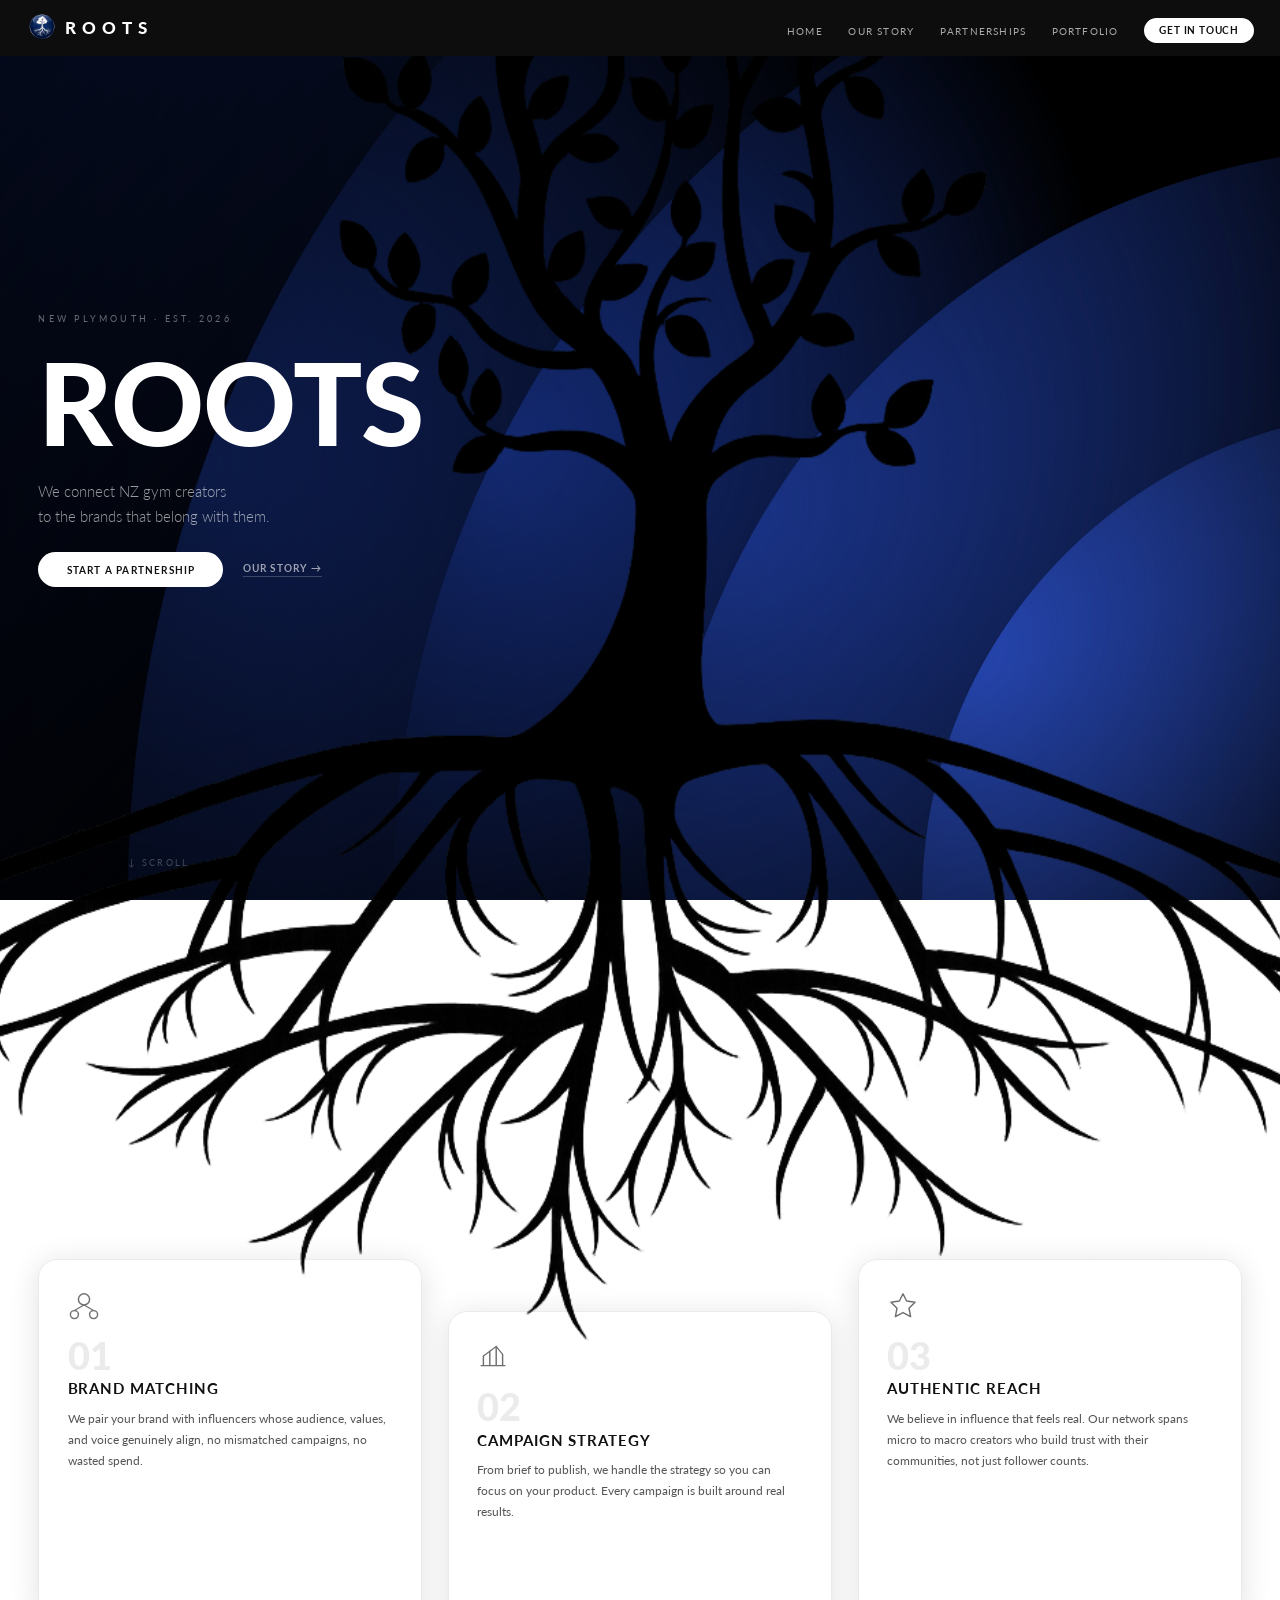
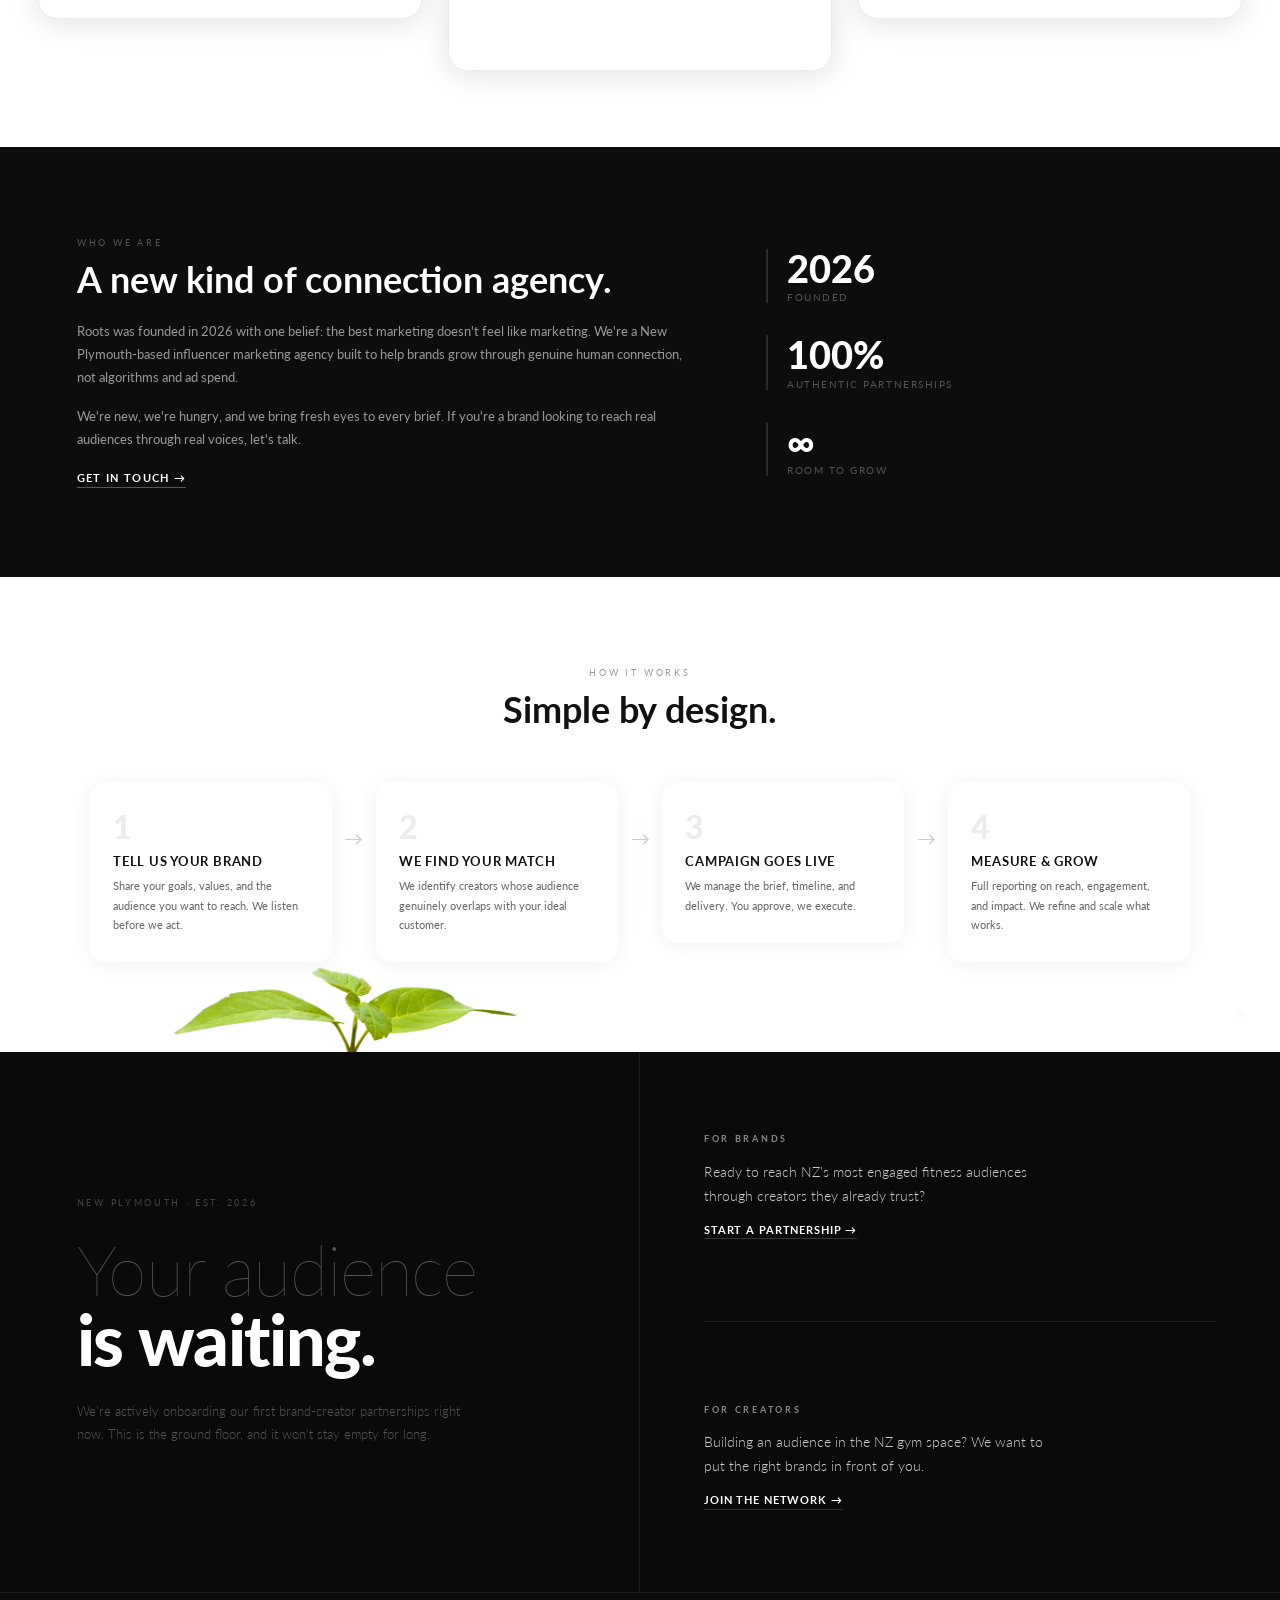
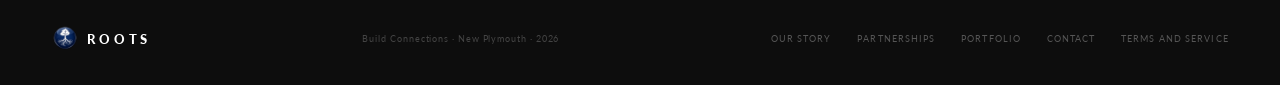
==== commit d996a98b: "Update index.html" ====
--- a/index.html
+++ b/index.html
@@ -46,7 +46,7 @@
   </div>
 
   <div class="tree-connector">
-    <img src="fulltree.png" alt="" class="tree-top-img reveal" aria-hidden="true">
+    <img src="fulltree.png" alt="" class="tree-top-img" aria-hidden="true">
   </div>
 
   <div class="cards-section" id="roots-section">
--- a/rootstyle.css
+++ b/rootstyle.css
@@ -35,96 +35,24 @@
   top: 0;
   box-sizing: border-box;
   z-index: 100;
-  box-shadow: 0 0px 0 rgba(255,255,255,0.06);
-}
-.header-inner {
-  display: flex;
-  justify-content: space-between;
-  align-items: center;
-  height: 100%;
-}
-.header-logo {
-  display: flex;
-  align-items: center;
-  gap: 0.6vw;
-  font-size: 1.3vw;
-  font-weight: 900;
-  letter-spacing: 0.35em;
-  color: #fff;
-  text-transform: uppercase;
-}
+}
+.header-inner { display: flex; justify-content: space-between; align-items: center; height: 100%; }
+.header-logo { display: flex; align-items: center; gap: 0.6vw; font-size: 1.3vw; font-weight: 900; letter-spacing: 0.35em; color: #fff; text-transform: uppercase; }
 .header-logo:hover { opacity: 0.8; }
-.header-logo-img {
-  width: 2.4vw;
-  height: 2.4vw;
-  min-width: 32px;
-  min-height: 32px;
-  object-fit: contain;
-  border-radius: 50%;
-}
-header nav {
-  display: flex;
-  gap: 2vw;
-  list-style: none;
-  align-items: center;
-  margin: 0;
-  padding: 0;
-}
-header nav li a {
-  font-size: 0.78vw;
-  font-weight: 400;
-  color: #aaa;
-  letter-spacing: 0.12em;
-  text-transform: uppercase;
-  transition: color 0.2s;
-}
+.header-logo-img { width: 2.4vw; height: 2.4vw; min-width: 32px; min-height: 32px; object-fit: contain; border-radius: 50%; }
+header nav { display: flex; gap: 2vw; list-style: none; align-items: center; margin: 0; padding: 0; }
+header nav li a { font-size: 0.78vw; font-weight: 400; color: #aaa; letter-spacing: 0.12em; text-transform: uppercase; transition: color 0.2s; }
 header nav li a:hover { color: #fff; opacity: 1; }
-.nav-cta {
-  background: #fff;
-  color: #111 !important;
-  padding: 0.5vw 1.2vw;
-  border-radius: 100px;
-  font-weight: 700 !important;
-  letter-spacing: 0.08em !important;
-  transition: background 0.2s !important;
-}
+.nav-cta { background: #fff; color: #111 !important; padding: 0.5vw 1.2vw; border-radius: 100px; font-weight: 700 !important; letter-spacing: 0.08em !important; transition: background 0.2s !important; }
 .nav-cta:hover { background: #ddd; opacity: 1 !important; }
-.nav-toggle {
-  display: none;
-  flex-direction: column;
-  justify-content: center;
-  gap: 5px;
-  background: none;
-  border: none;
-  cursor: pointer;
-  padding: 4px;
-  z-index: 200;
-}
-.nav-toggle span {
-  display: block;
-  width: 24px;
-  height: 2px;
-  background: #fff;
-  border-radius: 2px;
-  transition: transform 0.3s, opacity 0.3s;
-}
+.nav-toggle { display: none; flex-direction: column; justify-content: center; gap: 5px; background: none; border: none; cursor: pointer; padding: 4px; z-index: 200; }
+.nav-toggle span { display: block; width: 24px; height: 2px; background: #fff; border-radius: 2px; transition: transform 0.3s, opacity 0.3s; }
 .nav-toggle.open span:nth-child(1) { transform: translateY(7px) rotate(45deg); }
 .nav-toggle.open span:nth-child(2) { opacity: 0; }
 .nav-toggle.open span:nth-child(3) { transform: translateY(-7px) rotate(-45deg); }
 
-.section-label {
-  display: block;
-  font-size: 0.72vw;
-  letter-spacing: 0.3em;
-  text-transform: uppercase;
-  color: #555;
-  margin: 0 0 0.6vw;
-}
-.reveal {
-  opacity: 0;
-  transform: translateY(28px);
-  transition: opacity 0.75s ease, transform 0.75s ease;
-}
+.section-label { display: block; font-size: 0.72vw; letter-spacing: 0.3em; text-transform: uppercase; color: #555; margin: 0 0 0.6vw; }
+.reveal { opacity: 0; transform: translateY(28px); transition: opacity 0.75s ease, transform 0.75s ease; }
 .reveal.visible { opacity: 1; transform: translateY(0); }
 
 .page-hero {
@@ -138,274 +66,62 @@
   overflow: hidden;
   gap: 4vw;
 }
-.page-hero-bg-text {
-  position: absolute;
-  top: 50%;
-  left: 50%;
-  transform: translate(-50%, -50%);
-  font-size: 22vw;
-  font-weight: 900;
-  color: transparent;
-  -webkit-text-stroke: 1px rgba(255,255,255,0.04);
-  white-space: nowrap;
-  pointer-events: none;
-  user-select: none;
-  letter-spacing: -0.02em;
-}
-.page-hero-bg-text--br {
-  top: auto;
-  left: auto;
-  bottom: -4vw;
-  right: -2vw;
-  transform: none;
-  font-size: 28vw;
-  letter-spacing: -0.04em;
-}
-.page-hero-content {
-  position: relative;
-  z-index: 2;
-  max-width: 70vw;
-}
-.page-hero-eyebrow {
-  display: block;
-  font-size: 0.75vw;
-  letter-spacing: 0.4em;
-  text-transform: uppercase;
-  color: #444;
-  margin-bottom: 2vw;
-}
-.page-hero h1 {
-  font-size: 7.5vw;
-  font-weight: 900;
-  color: #d6d7d7;
-  line-height: 1;
-  margin: 0 0 1.5vw;
-  letter-spacing: -0.02em;
-}
-.page-hero h1 em {
-  font-style: italic;
-  font-weight: 300;
-  color: #4a7ab5;
-}
-.page-hero-sub {
-  font-size: 1.2vw;
-  font-weight: 300;
-  color: rgba(214,215,215,0.45);
-  line-height: 1.7;
-  max-width: 38vw;
-  margin: 0;
-}
-.stat-row {
-  display: flex;
-  align-items: center;
-  gap: 3vw;
-  position: relative;
-  z-index: 2;
-  border-top: 1px solid #1e1e1e;
-  padding-top: 3vw;
-}
-.stat-row-item {
-  display: flex;
-  flex-direction: column;
-  gap: 0.4vw;
-}
-.stat-row-num {
-  font-size: 3.5vw;
-  font-weight: 900;
-  color: #fff;
-  line-height: 1;
-}
-.stat-row-label {
-  font-size: 0.72vw;
-  color: #555;
-  letter-spacing: 0.1em;
-  text-transform: uppercase;
-}
-.stat-row-div {
-  width: 1px;
-  height: 4vw;
-  background: #1e1e1e;
-}
-
-.ticker-wrap {
-  background: #1a3a5c;
-  overflow: hidden;
-  padding: 1vw 0;
-  white-space: nowrap;
-}
-.ticker-track {
-  display: inline-flex;
-  align-items: center;
-  gap: 2vw;
-  animation: ticker 30s linear infinite;
-  white-space: nowrap;
-}
-.ticker-track span {
-  font-size: 0.85vw;
-  font-weight: 700;
-  letter-spacing: 0.12em;
-  text-transform: uppercase;
-  color: rgba(255,255,255,0.85);
-  flex-shrink: 0;
-}
+.page-hero-bg-text { position: absolute; top: 50%; left: 50%; transform: translate(-50%, -50%); font-size: 22vw; font-weight: 900; color: transparent; -webkit-text-stroke: 1px rgba(255,255,255,0.04); white-space: nowrap; pointer-events: none; user-select: none; letter-spacing: -0.02em; }
+.page-hero-bg-text--br { top: auto; left: auto; bottom: -4vw; right: -2vw; transform: none; font-size: 28vw; letter-spacing: -0.04em; }
+.page-hero-content { position: relative; z-index: 2; max-width: 70vw; }
+.page-hero-eyebrow { display: block; font-size: 0.75vw; letter-spacing: 0.4em; text-transform: uppercase; color: #444; margin-bottom: 2vw; }
+.page-hero h1 { font-size: 7.5vw; font-weight: 900; color: #d6d7d7; line-height: 1; margin: 0 0 1.5vw; letter-spacing: -0.02em; }
+.page-hero h1 em { font-style: italic; font-weight: 300; color: #4a7ab5; }
+.page-hero-sub { font-size: 1.2vw; font-weight: 300; color: rgba(214,215,215,0.45); line-height: 1.7; max-width: 38vw; margin: 0; }
+
+.stat-row { display: flex; align-items: center; gap: 3vw; position: relative; z-index: 2; border-top: 1px solid #1e1e1e; padding-top: 3vw; flex-wrap: wrap; }
+.stat-row-item { display: flex; flex-direction: column; gap: 0.4vw; }
+.stat-row-num { font-size: 3.5vw; font-weight: 900; color: #fff; line-height: 1; }
+.stat-row-label { font-size: 0.72vw; color: #555; letter-spacing: 0.1em; text-transform: uppercase; }
+.stat-row-div { width: 1px; height: 4vw; background: #1e1e1e; }
+
+.ticker-wrap { background: #1a3a5c; overflow: hidden; padding: 1vw 0; white-space: nowrap; }
+.ticker-track { display: inline-flex; align-items: center; gap: 2vw; animation: ticker 30s linear infinite; white-space: nowrap; }
+.ticker-track span { font-size: 0.85vw; font-weight: 700; letter-spacing: 0.12em; text-transform: uppercase; color: rgba(255,255,255,0.85); flex-shrink: 0; }
 .ticker-dot { color: rgba(255,255,255,0.3) !important; font-size: 1.2vw !important; }
-@keyframes ticker {
-  0% { transform: translateX(0); }
-  100% { transform: translateX(-50%); }
-}
-
-.two-col {
-  display: grid;
-  grid-template-columns: 1fr 1fr;
-  background: #fff;
-}
+@keyframes ticker { 0% { transform: translateX(0); } 100% { transform: translateX(-50%); } }
+
+.two-col { display: grid; grid-template-columns: 1fr 1fr; background: #fff; }
 .two-col--dark { background: #0d0d0d; }
 .two-col--grey { background: #f7f7f5; }
-.two-col-cell {
-  padding: 7vw 5vw;
-  display: flex;
-  flex-direction: column;
-  justify-content: center;
-  gap: 1.8vw;
-}
-
-.two-col-cell-img {
-  display: flex;
-  flex-direction: column;
-  justify-content: center;
-  align-items: center;
-  gap: 1.8vw;
-}
+.two-col-cell { padding: 7vw 5vw; display: flex; flex-direction: column; justify-content: center; gap: 1.8vw; }
+.two-col-cell-img { display: flex; flex-direction: column; justify-content: center; align-items: center; gap: 1.8vw; }
 .two-col-cell--border-r { border-right: 1px solid #ebebeb; }
 .two-col-cell--border-r-dark { border-right: 1px solid #1e1e1e; }
-.two-col-cell h2 {
-  font-size: 3vw;
-  font-weight: 900;
-  color: #111;
-  line-height: 1.1;
-  margin: 0;
-}
+.two-col-cell h2 { font-size: 3vw; font-weight: 900; color: #111; line-height: 1.1; margin: 0; }
 .two-col-cell--dark h2 { color: #d6d7d7; }
-.two-col-cell p {
-  font-size: 1.05vw;
-  color: #666;
-  line-height: 1.8;
-  margin: 0;
-}
+.two-col-cell p { font-size: 1.05vw; color: #666; line-height: 1.8; margin: 0; }
 .two-col-cell--dark p { color: rgba(214,215,215,0.6); }
 
-.dark-section {
-  background: #0d0d0d;
-  padding: 7vw 6vw;
-}
-.dark-section h2 {
-  font-size: 2.8vw;
-  font-weight: 700;
-  color: #fff;
-  margin: 0.8vw 0 1.5vw;
-  line-height: 1.2;
-}
-.dark-section p {
-  font-size: 1vw;
-  line-height: 1.8;
-  color: #999;
-  margin-bottom: 1.2vw;
-}
+.dark-section { background: #0d0d0d; padding: 7vw 6vw; }
+.dark-section h2 { font-size: 2.8vw; font-weight: 700; color: #fff; margin: 0.8vw 0 1.5vw; line-height: 1.2; }
+.dark-section p { font-size: 1vw; line-height: 1.8; color: #999; margin-bottom: 1.2vw; }
 .dark-section .section-label { color: #555; }
 
-.text-link {
-  display: inline-block;
-  font-size: 0.85vw;
-  font-weight: 700;
-  letter-spacing: 0.12em;
-  text-transform: uppercase;
-  color: #fff;
-  border-bottom: 1px solid #555;
-  padding-bottom: 0.2vw;
-  transition: border-color 0.2s;
-}
+.text-link { display: inline-block; font-size: 0.85vw; font-weight: 700; letter-spacing: 0.12em; text-transform: uppercase; color: #fff; border-bottom: 1px solid #555; padding-bottom: 0.2vw; transition: border-color 0.2s; }
 .text-link:hover { border-color: #fff; opacity: 1; }
-.text-link--dark {
-  color: #111;
-  border-bottom-color: #ccc;
-}
+.text-link--dark { color: #111; border-bottom-color: #ccc; }
 .text-link--dark:hover { border-color: #111; }
-.text-link--blue {
-  color: #1a3a5c;
-  border-bottom-color: #c8d8e8;
-}
+.text-link--blue { color: #1a3a5c; border-bottom-color: #c8d8e8; }
 .text-link--blue:hover { border-color: #1a3a5c; opacity: 1; }
 
-.stat-blocks {
-  display: flex;
-  flex-direction: column;
-  gap: 2.5vw;
-}
-.stat-block {
-  display: flex;
-  flex-direction: column;
-  border-left: 2px solid #2a2a2a;
-  padding-left: 1.5vw;
-}
-.stat-num {
-  font-size: 3vw;
-  font-weight: 900;
-  color: #fff;
-  line-height: 1;
-}
-.stat-label {
-  font-size: 0.8vw;
-  color: #555;
-  letter-spacing: 0.15em;
-  text-transform: uppercase;
-  margin-top: 0.3vw;
-}
-
-.soil-section {
-  background-image: url(soil.jpg);
-  background-size: cover;
-  background-repeat: no-repeat;
-  padding: 7vw 6vw;
-  text-align: center;
-}
-.soil-section h2 {
-  font-size: 2.8vw;
-  font-weight: 700;
-  color: #111;
-  margin: 0.8vw 0 4vw;
-}
+.stat-blocks { display: flex; flex-direction: column; gap: 2.5vw; }
+.stat-block { display: flex; flex-direction: column; border-left: 2px solid #2a2a2a; padding-left: 1.5vw; }
+.stat-num { font-size: 3vw; font-weight: 900; color: #fff; line-height: 1; }
+.stat-label { font-size: 0.8vw; color: #555; letter-spacing: 0.15em; text-transform: uppercase; margin-top: 0.3vw; }
+
+.soil-section { background-image: url(soil.jpg); background-size: cover; background-repeat: no-repeat; padding: 7vw 6vw; text-align: center; }
+.soil-section h2 { font-size: 2.8vw; font-weight: 700; color: #111; margin: 0.8vw 0 4vw; }
 .soil-section .section-label { color: #999; }
-.steps-row {
-  display: flex;
-  align-items: flex-start;
-  justify-content: center;
-  gap: 1vw;
-  max-width: 1100px;
-  margin: 0 auto;
-}
-.step {
-  flex: 1;
-  background: #fff;
-  border-radius: 1.2vw;
-  padding: 2.2vw 1.8vw;
-  box-shadow: 0 2px 20px rgba(0,0,0,0.06);
-  text-align: left;
-}
-.step-num {
-  font-size: 2.5vw;
-  font-weight: 900;
-  color: #ebebeb;
-  line-height: 1;
-  margin-bottom: 0.8vw;
-}
-.step-title {
-  font-size: 1vw;
-  font-weight: 700;
-  color: #111;
-  text-transform: uppercase;
-  letter-spacing: 0.06em;
-  margin-bottom: 0.6vw;
-}
+.steps-row { display: flex; align-items: flex-start; justify-content: center; gap: 1vw; max-width: 1100px; margin: 0 auto; }
+.step { flex: 1; background: #fff; border-radius: 1.2vw; padding: 2.2vw 1.8vw; box-shadow: 0 2px 20px rgba(0,0,0,0.06); text-align: left; }
+.step-num { font-size: 2.5vw; font-weight: 900; color: #ebebeb; line-height: 1; margin-bottom: 0.8vw; }
+.step-title { font-size: 1vw; font-weight: 700; color: #111; text-transform: uppercase; letter-spacing: 0.06em; margin-bottom: 0.6vw; }
 .step-body { font-size: 0.88vw; color: #666; line-height: 1.7; }
 .step-arrow { font-size: 1.5vw; color: #ccc; padding-top: 3.5vw; flex-shrink: 0; }
 
@@ -422,139 +138,26 @@
   overflow: visible !important;
   animation: ripple 60s ease-in-out infinite alternate;
 }
-.titlescreen::after {
-  content: '';
-  position: absolute;
-  inset: 0;
-  background: linear-gradient(to right, rgba(0,0,0,0.7) 0%, rgba(0,0,0,0.3) 60%, transparent 100%);
-  pointer-events: none;
-}
-@keyframes ripple {
-  0% { background-position: 80% 50%; background-size: 110%; }
-  100% { background-position: 20% 50%; background-size: 120%; }
-}
-.titlescreen-left {
-  position: relative;
-  z-index: 3;
-  display: flex;
-  flex-direction: column;
-  justify-content: center;
-  padding: 0 3vw;
-  gap: 1.8vw;
-  max-width: 55vw;
-}
-.eyebrow {
-  font-size: 0.72vw;
-  letter-spacing: 0.35em;
-  text-transform: uppercase;
-  color: rgba(255,255,255,0.4);
-  margin: 0;
-}
-.titlescreen-left h1 {
-  font-size: 9vw;
-  font-weight: 900;
-  letter-spacing: -0.01em;
-  line-height: 0.95;
-  margin: 0;
-  color: #fff;
-}
-.tagline {
-  font-size: 1.15vw;
-  font-weight: 300;
-  color: rgba(255,255,255,0.6);
-  margin: 0;
-  line-height: 1.7;
-}
+.titlescreen::after { content: ''; position: absolute; inset: 0; background: linear-gradient(to right, rgba(0,0,0,0.7) 0%, rgba(0,0,0,0.3) 60%, transparent 100%); pointer-events: none; }
+@keyframes ripple { 0% { background-position: 80% 50%; background-size: 110%; } 100% { background-position: 20% 50%; background-size: 120%; } }
+.titlescreen-left { position: relative; z-index: 3; display: flex; flex-direction: column; justify-content: center; padding: 0 3vw; gap: 1.8vw; max-width: 55vw; }
+.eyebrow { font-size: 0.72vw; letter-spacing: 0.35em; text-transform: uppercase; color: rgba(255,255,255,0.4); margin: 0; }
+.titlescreen-left h1 { font-size: 9vw; font-weight: 900; letter-spacing: -0.01em; line-height: 0.95; margin: 0; color: #fff; }
+.tagline { font-size: 1.15vw; font-weight: 300; color: rgba(255,255,255,0.6); margin: 0; line-height: 1.7; }
 .hero-btns { display: flex; align-items: center; gap: 1.5vw; flex-wrap: wrap; }
-.hero-btn {
-  display: inline-block;
-  padding: 0.9vw 2.2vw;
-  background: #fff;
-  color: #111;
-  font-size: 0.78vw;
-  font-weight: 700;
-  letter-spacing: 0.12em;
-  text-transform: uppercase;
-  border-radius: 100px;
-  transition: background 0.2s;
-  white-space: nowrap;
-}
+.hero-btn { display: inline-block; padding: 0.9vw 2.2vw; background: #fff; color: #111; font-size: 0.78vw; font-weight: 700; letter-spacing: 0.12em; text-transform: uppercase; border-radius: 100px; transition: background 0.2s; white-space: nowrap; }
 .hero-btn:hover { background: #ddd; opacity: 1; }
-.hero-btn-ghost {
-  display: inline-block;
-  font-size: 0.78vw;
-  font-weight: 700;
-  letter-spacing: 0.12em;
-  text-transform: uppercase;
-  color: rgba(255,255,255,0.6);
-  border-bottom: 1px solid rgba(255,255,255,0.2);
-  padding-bottom: 0.15vw;
-  transition: color 0.2s, border-color 0.2s;
-  white-space: nowrap;
-}
+.hero-btn-ghost { display: inline-block; font-size: 0.78vw; font-weight: 700; letter-spacing: 0.12em; text-transform: uppercase; color: rgba(255,255,255,0.6); border-bottom: 1px solid rgba(255,255,255,0.2); padding-bottom: 0.15vw; transition: color 0.2s, border-color 0.2s; white-space: nowrap; }
 .hero-btn-ghost:hover { color: #fff; border-color: #fff; opacity: 1; }
-.scroll-hint {
-  position: absolute;
-  bottom: 2.5vw;
-  left: 10%;
-  transform: translateX(-50%);
-  font-size: 0.72vw;
-  letter-spacing: 0.25em;
-  text-transform: uppercase;
-  color: rgba(255,255,255,0.25);
-  z-index: 2;
-  transition: color 0.2s;
-}
+.scroll-hint { position: absolute; bottom: 2.5vw; left: 10%; font-size: 0.72vw; letter-spacing: 0.25em; text-transform: uppercase; color: rgba(255,255,255,0.25); z-index: 2; transition: color 0.2s; }
 .scroll-hint:hover { color: rgba(255,255,255,0.6); opacity: 1; }
 
-.tree-connector {
-  position: relative;
-  z-index: 10;
-  pointer-events: none;
-  height: 0;
-}
-.tree-top-img {
-  position: absolute;
-  left: -4%;
-  transform: translateX(-50%);
-  bottom: -35vw;
-  width: 2100px;
-  height: 1500px;
-  z-index: 10;
-}
-
-.cards-section {
-  background-color: white;
-  background-size: cover;
-  background-repeat: no-repeat;
-  background-position: top center;
-  overflow: hidden;
-  padding-top: 1px;
-  padding-bottom: 6vw;
-  min-height: 80vh;
-  background-color: #fff;
-  position: relative;
-  z-index: 1;
-}
-.cards-row {
-  display: flex;
-  justify-content: space-between;
-  align-items: flex-start;
-  padding: 0 3vw;
-  margin-top: 28vw;
-  gap: 2vw;
-}
-.card {
-  border-radius: 1.5vw;
-  box-shadow: 0 4px 30px rgba(0,0,0,0.12);
-  min-height: 40vh;
-  width: 30vw;
-  background-color: #fff;
-  padding: 2.2vw;
-  box-sizing: border-box;
-  border: 1px solid #ebebeb;
-  transition: transform 0.3s ease, box-shadow 0.3s ease;
-}
+.tree-connector { position: relative; z-index: 10; pointer-events: none; height: 0; }
+.tree-top-img { position: absolute; left: 51%; transform: translateX(-50%); bottom: -35vw; width: 2100px; height: 1500px; z-index: 10; }
+
+.cards-section { background-color: #fff; background-size: cover; background-repeat: no-repeat; background-position: top center; overflow: hidden; padding-top: 1px; padding-bottom: 6vw; min-height: 80vh; position: relative; z-index: 1; }
+.cards-row { display: flex; justify-content: space-between; align-items: flex-start; padding: 0 3vw; margin-top: 28vw; gap: 2vw; }
+.card { border-radius: 1.5vw; box-shadow: 0 4px 30px rgba(0,0,0,0.12); min-height: 40vh; width: 30vw; background-color: #fff; padding: 2.2vw; box-sizing: border-box; border: 1px solid #ebebeb; transition: transform 0.3s ease, box-shadow 0.3s ease; }
 .card:hover { transform: translateY(-0.5vw); box-shadow: 0 12px 40px rgba(0,0,0,0.18); }
 .card--mid { margin-top: 4vw; }
 .card-icon { width: 2.5vw; height: 2.5vw; margin-bottom: 1.2vw; opacity: 0.6; }
@@ -563,50 +166,19 @@
 .card-title { font-size: 1.2vw; font-weight: 700; color: #111; letter-spacing: 0.06em; text-transform: uppercase; margin-bottom: 0.8vw; }
 .card-body { font-size: 0.95vw; color: #555; line-height: 1.75; }
 
-.connect-section {
-  display: grid;
-  grid-template-columns: 1fr 1fr;
-  min-height: 60vh;
-  background: #0a0a0a;
-}
-.connect-left {
-  padding: 6vw;
-  display: flex;
-  flex-direction: column;
-  justify-content: center;
-  gap: 2vw;
-  border-right: 1px solid #1e1e1e;
-}
+.connect-section { display: grid; grid-template-columns: 1fr 1fr; min-height: 60vh; background: #0a0a0a; }
+.connect-left { padding: 6vw; display: flex; flex-direction: column; justify-content: center; gap: 2vw; border-right: 1px solid #1e1e1e; }
 .connect-tag { font-size: 0.7vw; letter-spacing: 0.3em; text-transform: uppercase; color: #444; }
 .connect-heading { display: flex; flex-direction: column; line-height: 1; }
 .connect-line1 { font-size: 5.5vw; font-weight: 100; color: #555; letter-spacing: -0.02em; }
 .connect-line2 { font-size: 5.5vw; font-weight: 900; color: #fff; letter-spacing: -0.02em; }
 .connect-sub { font-size: 1vw; font-weight: 300; color: #555; line-height: 1.8; max-width: 32vw; margin: 0; }
 .connect-right { display: flex; flex-direction: column; }
-.connect-card {
-  flex: 1;
-  padding: 4vw 5vw;
-  display: flex;
-  flex-direction: column;
-  justify-content: center;
-  gap: 1.2vw;
-  transition: background 0.3s;
-}
+.connect-card { flex: 1; padding: 4vw 5vw; display: flex; flex-direction: column; justify-content: center; gap: 1.2vw; transition: background 0.3s; }
 .connect-card:hover { background: #111; }
 .connect-card-label { font-size: 0.7vw; letter-spacing: 0.3em; text-transform: uppercase; color: #888; font-weight: bold; }
 .connect-card p { font-size: 1.1vw; font-weight: 300; color: #ccc; line-height: 1.7; margin: 0; max-width: 28vw; }
-.connect-card-btn {
-  display: inline-block;
-  font-size: 0.85vw;
-  font-weight: 700;
-  letter-spacing: 0.08em;
-  text-transform: uppercase;
-  color: #fff;
-  border-bottom: 1px solid #333;
-  padding-bottom: 0.2vw;
-  width: fit-content;
-  transition: border-color 0.2s;
-}
+.connect-card-btn { display: inline-block; font-size: 0.85vw; font-weight: 700; letter-spacing: 0.08em; text-transform: uppercase; color: #fff; border-bottom: 1px solid #333; padding-bottom: 0.2vw; width: fit-content; transition: border-color 0.2s; }
 .connect-card-btn:hover { border-color: #fff; opacity: 1; }
 .connect-divider { height: 1px; background: #1e1e1e; margin: 0 5vw; }
 
@@ -619,55 +191,23 @@
 .footer-nav a { font-size: 0.72vw; color: #555; letter-spacing: 0.12em; text-transform: uppercase; transition: color 0.2s; }
 .footer-nav a:hover { color: #fff; opacity: 1; }
 
-.process-grid {
-  display: grid;
-  grid-template-columns: repeat(4, 1fr);
-  background: #fff;
-}
-.process-card {
-  padding: 3.5vw 2.8vw;
-  border-right: 1px solid #ebebeb;
-  display: flex;
-  flex-direction: column;
-  gap: 1.5vw;
-  transition: background 0.25s;
-}
+.process-grid { display: grid; grid-template-columns: repeat(4, 1fr); background: #fff; }
+.process-card { padding: 3.5vw 2.8vw; border-right: 1px solid #ebebeb; display: flex; flex-direction: column; gap: 1.5vw; transition: background 0.25s; }
 .process-card:last-child { border-right: none; }
 .process-card:hover { background: #fafafa; }
 .process-num { font-size: 0.7vw; font-weight: 700; letter-spacing: 0.3em; color: #bbb; }
 .process-card h3 { font-size: 1.2vw; font-weight: 700; color: #111; margin: 0 0 0.8vw; line-height: 1.2; }
 .process-card p { font-size: 0.9vw; color: #777; line-height: 1.75; margin: 0; }
 
-.mini-cards-grid {
-  display: grid;
-  grid-template-columns: repeat(4, 1fr);
-  gap: 1.5vw;
-}
-.mini-card {
-  background: #fff;
-  padding: 2.5vw;
-  border: 1px solid #ebebeb;
-  display: flex;
-  flex-direction: column;
-  gap: 1.2vw;
-  transition: box-shadow 0.25s, transform 0.25s;
-}
+.mini-cards-grid { display: grid; grid-template-columns: repeat(4, 1fr); gap: 1.5vw; }
+.mini-card { background: #fff; padding: 2.5vw; border: 1px solid #ebebeb; display: flex; flex-direction: column; gap: 1.2vw; transition: box-shadow 0.25s, transform 0.25s; }
 .mini-card:hover { box-shadow: 0 8px 30px rgba(0,0,0,0.07); transform: translateY(-0.3vw); }
 .mini-card-icon { font-size: 1.8vw; color: #1a3a5c; line-height: 1; }
 .mini-card h4 { font-size: 1.1vw; font-weight: 700; color: #111; margin: 0; line-height: 1.2; }
 .mini-card p { font-size: 0.88vw; color: #777; line-height: 1.75; margin: 0; }
 
-.who-grid {
-  display: grid;
-  grid-template-columns: 1fr 1fr;
-  gap: 2px;
-}
-.who-card {
-  padding: 4vw;
-  display: flex;
-  flex-direction: column;
-  gap: 1.5vw;
-}
+.who-grid { display: grid; grid-template-columns: 1fr 1fr; gap: 2px; }
+.who-card { padding: 4vw; display: flex; flex-direction: column; gap: 1.5vw; }
 .who-card--dark { background: #111; }
 .who-card--light { background: #fff; }
 .who-tag { font-size: 0.7vw; font-weight: 700; letter-spacing: 0.3em; text-transform: uppercase; color: #4a7ab5; }
@@ -681,287 +221,87 @@
 .who-list li::before { content: '—'; position: absolute; left: 0; color: #1a3a5c; }
 .who-list--light li { color: #888; }
 
-.price-box {
-  background: #111;
-  border: 1px solid #1e1e1e;
-  padding: 3.5vw;
-  width: 100%;
-  display: flex;
-  flex-direction: column;
-  gap: 1.5vw;
-}
+.price-box { background: #111; border: 1px solid #1e1e1e; padding: 3.5vw; width: 100%; display: flex; flex-direction: column; gap: 1.5vw; }
 .price-tag { font-size: 0.7vw; font-weight: 700; letter-spacing: 0.3em; text-transform: uppercase; color: #4a7ab5; }
 .price-big { font-size: 8vw; font-weight: 900; color: #fff; line-height: 1; letter-spacing: -0.02em; }
 .price-big span { font-size: 4vw; color: #4a7ab5; }
-.price-desc { font-size: 0.85vw; color: #555; letter-spacing: 0.05em; margin-top: -0.5vw; }
+.price-desc { font-size: 0.85vw; color: #555; margin-top: -0.5vw; }
 .price-compare { display: flex; flex-direction: column; gap: 0.3vw; padding-top: 1vw; border-top: 1px solid #1e1e1e; }
 .price-old { font-size: 0.8vw; color: #444; text-decoration: line-through; }
 .price-save { font-size: 0.8vw; color: #4a7ab5; font-weight: 700; }
 .price-list { list-style: none; padding: 0; margin: 0; display: flex; flex-direction: column; gap: 0.6vw; }
 .price-list li { font-size: 0.85vw; color: rgba(214,215,215,0.6); line-height: 1.5; }
-.price-btn {
-  display: inline-block;
-  background: #1a3a5c;
-  color: #fff;
-  font-size: 0.8vw;
-  font-weight: 700;
-  letter-spacing: 0.12em;
-  text-transform: uppercase;
-  padding: 1.2vw 2vw;
-  text-align: center;
-  transition: background 0.2s;
-  margin-top: 0.5vw;
-}
+.price-btn { display: inline-block; background: #1a3a5c; color: #fff; font-size: 0.8vw; font-weight: 700; letter-spacing: 0.12em; text-transform: uppercase; padding: 1.2vw 2vw; text-align: center; transition: background 0.2s; margin-top: 0.5vw; }
 .price-btn:hover { background: #122840; opacity: 1; }
 
-.quote-section {
-  background: #fff;
-  padding: 7vw 5vw;
-  border-top: 1px solid #ebebeb;
-  border-bottom: 1px solid #ebebeb;
-}
+.quote-section { background: #fff; padding: 7vw 5vw; border-top: 1px solid #ebebeb; border-bottom: 1px solid #ebebeb; }
 .quote-section-inner { max-width: 800px; margin: 0 auto; }
 .quote-mark { font-size: 8vw; font-weight: 900; color: #ebebeb; line-height: 0.6; margin-bottom: 1vw; }
 .quote-section-inner p { font-size: 2vw; font-weight: 300; color: #111; line-height: 1.5; margin: 0 0 2vw; font-style: italic; }
 .quote-attr { font-size: 0.75vw; letter-spacing: 0.2em; text-transform: uppercase; color: #999; }
 
-.port-grid {
-  display: grid;
-  grid-template-columns: repeat(3, 1fr);
-  gap: 1.5vw;
-}
-.port-card {
-  background: #fff;
-  border: 1px solid #e0e0e0;
-  transition: transform 0.3s ease, box-shadow 0.3s ease;
-  min-height: 50vh;
-  display: flex;
-  flex-direction: column;
-  position: relative;
-  overflow: hidden;
-}
+.port-grid { display: grid; grid-template-columns: repeat(3, 1fr); gap: 1.5vw; }
+.port-card { background: #fff; border: 1px solid #e0e0e0; transition: transform 0.3s ease, box-shadow 0.3s ease; min-height: 50vh; display: flex; flex-direction: column; position: relative; overflow: hidden; }
 .port-card:hover { transform: translateY(-0.4vw); box-shadow: 0 12px 40px rgba(0,0,0,0.08); }
-.port-card::before {
-  content: '';
-  position: absolute;
-  inset: 0;
-  background: repeating-linear-gradient(-45deg, transparent, transparent 12px, rgba(0,0,0,0.015) 12px, rgba(0,0,0,0.015) 24px);
-  pointer-events: none;
-}
+.port-card::before { content: ''; position: absolute; inset: 0; background: repeating-linear-gradient(-45deg, transparent, transparent 12px, rgba(0,0,0,0.015) 12px, rgba(0,0,0,0.015) 24px); pointer-events: none; }
 .port-card-inner { padding: 2.5vw; display: flex; flex-direction: column; gap: 1.2vw; flex: 1; }
 .port-lock-icon { font-size: 2vw; color: #ccc; line-height: 1; }
 .port-card-tag { font-size: 0.68vw; font-weight: 700; letter-spacing: 0.2em; text-transform: uppercase; color: #1a3a5c; opacity: 0.6; }
 .port-card h3 { font-size: 1.6vw; font-weight: 900; color: #ccc; line-height: 1.15; margin: 0; }
 .port-card p { font-size: 0.9vw; color: #aaa; line-height: 1.7; margin: 0; flex: 1; }
-.port-card-cta {
-  display: inline-block;
-  font-size: 0.78vw;
-  font-weight: 700;
-  letter-spacing: 0.1em;
-  text-transform: uppercase;
-  color: #1a3a5c;
-  border-bottom: 1px solid #c8d8e8;
-  padding-bottom: 0.2vw;
-  width: fit-content;
-  margin-top: auto;
-  transition: border-color 0.2s;
-}
+.port-card-cta { display: inline-block; font-size: 0.78vw; font-weight: 700; letter-spacing: 0.1em; text-transform: uppercase; color: #1a3a5c; border-bottom: 1px solid #c8d8e8; padding-bottom: 0.2vw; width: fit-content; margin-top: auto; transition: border-color 0.2s; }
 .port-card-cta:hover { border-color: #1a3a5c; opacity: 1; }
 
-.count-row {
-  background: #0a0a0a;
-  display: grid;
-  grid-template-columns: auto 1fr;
-  align-items: center;
-  gap: 5vw;
-  padding: 6vw 5vw;
-  border-top: 1px solid #111;
-}
-.count-num {
-  font-size: 18vw;
-  font-weight: 900;
-  color: transparent;
-  -webkit-text-stroke: 1px rgba(255,255,255,0.15);
-  line-height: 1;
-  letter-spacing: -0.04em;
-}
+.count-row { background: #0a0a0a; display: grid; grid-template-columns: auto 1fr; align-items: center; gap: 5vw; padding: 6vw 5vw; border-top: 1px solid #111; }
+.count-num { font-size: 18vw; font-weight: 900; color: transparent; -webkit-text-stroke: 1px rgba(255,255,255,0.15); line-height: 1; letter-spacing: -0.04em; }
 .count-text { display: flex; flex-direction: column; gap: 1.2vw; }
 .count-text h3 { font-size: 2.5vw; font-weight: 900; color: #d6d7d7; margin: 0; line-height: 1.1; }
 .count-text p { font-size: 1vw; font-weight: 300; color: rgba(214,215,215,0.45); line-height: 1.8; margin: 0; max-width: 38vw; }
 
-.glass-section {
-  background: #0a0a0a;
-  padding: 8vw 5vw;
-  border-top: 1px solid #111;
-  border-bottom: 1px solid #111;
-}
+.glass-section { background: #0a0a0a; padding: 8vw 5vw; border-top: 1px solid #111; border-bottom: 1px solid #111; }
 .glass-wrap { display: flex; flex-direction: column; align-items: center; gap: 2.5vw; }
-.glass-case {
-  position: relative;
-  width: 38vw;
-  height: 22vw;
-  border: 1px solid rgba(255,255,255,0.1);
-  border-radius: 4px;
-  background: linear-gradient(135deg, rgba(255,255,255,0.04) 0%, rgba(255,255,255,0.01) 40%, rgba(255,255,255,0.06) 100%);
-  backdrop-filter: blur(2px);
-  box-shadow: inset 0 1px 0 rgba(255,255,255,0.08), inset 0 -1px 0 rgba(0,0,0,0.4), 0 30px 80px rgba(0,0,0,0.6), 0 0 0 1px rgba(255,255,255,0.03);
-  display: flex;
-  align-items: center;
-  justify-content: center;
-  overflow: hidden;
-}
-.glass-glare {
-  position: absolute;
-  top: -20%; left: -10%;
-  width: 45%; height: 160%;
-  background: linear-gradient(105deg, transparent 0%, rgba(255,255,255,0.04) 40%, rgba(255,255,255,0.07) 50%, rgba(255,255,255,0.02) 60%, transparent 100%);
-  pointer-events: none;
-  transform: skewX(-10deg);
-}
-.glass-case::after {
-  content: '';
-  position: absolute;
-  bottom: 0; left: 0; right: 0;
-  height: 35%;
-  background: linear-gradient(to top, rgba(255,255,255,0.025), transparent);
-  pointer-events: none;
-}
-.glass-case::before {
-  content: '';
-  position: absolute;
-  inset: 6px;
-  border: 1px solid rgba(255,255,255,0.04);
-  border-radius: 2px;
-  pointer-events: none;
-}
-.glass-inner {
-  position: relative;
-  z-index: 2;
-  display: flex;
-  flex-direction: column;
-  align-items: center;
-  gap: 1.2vw;
-  text-align: center;
-  filter: blur(2.5px);
-  opacity: 0.35;
-}
+.glass-case { position: relative; width: 38vw; height: 22vw; border: 1px solid rgba(255,255,255,0.1); border-radius: 4px; background: linear-gradient(135deg, rgba(255,255,255,0.04) 0%, rgba(255,255,255,0.01) 40%, rgba(255,255,255,0.06) 100%); backdrop-filter: blur(2px); box-shadow: inset 0 1px 0 rgba(255,255,255,0.08), inset 0 -1px 0 rgba(0,0,0,0.4), 0 30px 80px rgba(0,0,0,0.6), 0 0 0 1px rgba(255,255,255,0.03); display: flex; align-items: center; justify-content: center; overflow: hidden; }
+.glass-glare { position: absolute; top: -20%; left: -10%; width: 45%; height: 160%; background: linear-gradient(105deg, transparent 0%, rgba(255,255,255,0.04) 40%, rgba(255,255,255,0.07) 50%, rgba(255,255,255,0.02) 60%, transparent 100%); pointer-events: none; transform: skewX(-10deg); }
+.glass-case::after { content: ''; position: absolute; bottom: 0; left: 0; right: 0; height: 35%; background: linear-gradient(to top, rgba(255,255,255,0.025), transparent); pointer-events: none; }
+.glass-case::before { content: ''; position: absolute; inset: 6px; border: 1px solid rgba(255,255,255,0.04); border-radius: 2px; pointer-events: none; }
+.glass-inner { position: relative; z-index: 2; display: flex; flex-direction: column; align-items: center; gap: 1.2vw; text-align: center; filter: blur(2.5px); opacity: 0.35; }
 .glass-lock { width: 2.2vw; color: #d6d7d7; }
 .glass-lock svg { width: 100%; height: auto; }
 .glass-title { font-size: 1.4vw; font-weight: 900; color: #d6d7d7; letter-spacing: 0.1em; text-transform: uppercase; }
 .glass-sub { font-size: 0.8vw; color: rgba(214,215,215,0.6); letter-spacing: 0.15em; text-transform: uppercase; font-weight: 300; }
 .glass-note { font-size: 0.85vw; font-weight: 300; color: #333; text-align: center; margin: 0; max-width: 30vw; line-height: 1.7; }
 
-.contact-hero {
-  min-height: 52vh;
-  background: #0a0a0a;
-  display: flex;
-  align-items: flex-end;
-  padding: 6vw;
-  border-bottom: 1px solid #111;
-}
-.contact-hero h1 {
-  font-size: 6.5vw;
-  font-weight: 900;
-  color: #d6d7d7;
-  line-height: 1;
-  margin: 1vw 0 1.5vw;
-  letter-spacing: -0.02em;
-}
+.contact-hero { min-height: 52vh; background: #0a0a0a; display: flex; align-items: flex-end; padding: 6vw; border-bottom: 1px solid #111; }
+.contact-hero h1 { font-size: 6.5vw; font-weight: 900; color: #d6d7d7; line-height: 1; margin: 1vw 0 1.5vw; letter-spacing: -0.02em; }
 .contact-hero h1 em { font-style: italic; font-weight: 300; color: #4a7ab5; }
 .contact-hero p { font-size: 1.05vw; font-weight: 300; color: rgba(214,215,215,0.5); line-height: 1.8; margin: 0; }
 
-.contact-grid {
-  display: grid;
-  grid-template-columns: 1.2fr 1fr;
-  background: #fff;
-  min-height: 70vh;
-}
-.contact-form-side {
-  padding: 6vw;
-  border-right: 1px solid #ebebeb;
-  display: flex;
-  flex-direction: column;
-  gap: 1.5vw;
-}
+.contact-grid { display: grid; grid-template-columns: 1.2fr 1fr; background: #fff; min-height: 70vh; }
+.contact-form-side { padding: 6vw; border-right: 1px solid #ebebeb; display: flex; flex-direction: column; gap: 1.5vw; }
 .contact-form-side h2 { font-size: 2.5vw; font-weight: 900; color: #111; margin: 0.5vw 0 0; line-height: 1.1; }
 .contact-form-sub { font-size: 0.95vw; color: #888; line-height: 1.7; margin: 0; max-width: 36vw; }
 .contact-form { display: flex; flex-direction: column; gap: 1.2vw; margin-top: 0.5vw; }
 .contact-field-row { display: grid; grid-template-columns: 1fr 1fr; gap: 1.2vw; }
 .contact-field { display: flex; flex-direction: column; gap: 0.4vw; }
 .contact-field label { font-size: 0.7vw; font-weight: 700; letter-spacing: 0.2em; text-transform: uppercase; color: #999; }
-.contact-field input,
-.contact-field select,
-.contact-field textarea {
-  font-family: "Lato", sans-serif;
-  font-size: 0.95vw;
-  color: #111;
-  background: #fafafa;
-  border: 1px solid #e0e0e0;
-  border-radius: 4px;
-  padding: 0.8vw 1vw;
-  outline: none;
-  transition: border-color 0.2s, background 0.2s;
-  width: 100%;
-  box-sizing: border-box;
-  appearance: none;
-  -webkit-appearance: none;
-}
-.contact-field input::placeholder,
-.contact-field textarea::placeholder { color: #ccc; }
-.contact-field input:focus,
-.contact-field select:focus,
-.contact-field textarea:focus { border-color: #1a3a5c; background: #fff; }
+.contact-field input, .contact-field select, .contact-field textarea { font-family: "Lato", sans-serif; font-size: 0.95vw; color: #111; background: #fafafa; border: 1px solid #e0e0e0; border-radius: 4px; padding: 0.8vw 1vw; outline: none; transition: border-color 0.2s, background 0.2s; width: 100%; box-sizing: border-box; appearance: none; -webkit-appearance: none; }
+.contact-field input::placeholder, .contact-field textarea::placeholder { color: #ccc; }
+.contact-field input:focus, .contact-field select:focus, .contact-field textarea:focus { border-color: #1a3a5c; background: #fff; }
 .contact-field textarea { resize: vertical; line-height: 1.6; }
-.contact-submit {
-  background: #111;
-  color: #fff;
-  font-family: "Lato", sans-serif;
-  font-size: 0.8vw;
-  font-weight: 700;
-  letter-spacing: 0.15em;
-  text-transform: uppercase;
-  padding: 1.1vw 2.5vw;
-  border: none;
-  cursor: pointer;
-  width: fit-content;
-  transition: background 0.2s;
-  margin-top: 0.4vw;
-}
+.contact-submit { background: #111; color: #fff; font-family: "Lato", sans-serif; font-size: 0.8vw; font-weight: 700; letter-spacing: 0.15em; text-transform: uppercase; padding: 1.1vw 2.5vw; border: none; cursor: pointer; width: fit-content; transition: background 0.2s; margin-top: 0.4vw; }
 .contact-submit:hover { background: #1a3a5c; }
 .contact-form-note { font-size: 0.7vw; color: #bbb; margin: 0; }
 
-.contact-info-side {
-  padding: 6vw 5vw;
-  display: flex;
-  flex-direction: column;
-  gap: 3.5vw;
-  background: #fafafa;
-}
+.contact-info-side { padding: 6vw 5vw; display: flex; flex-direction: column; gap: 3.5vw; background: #fafafa; }
 .contact-info-block { display: flex; flex-direction: column; gap: 1.2vw; }
-.contact-direct-link {
-  display: flex;
-  align-items: center;
-  gap: 1.2vw;
-  padding: 1.4vw;
-  background: #fff;
-  border: 1px solid #e8e8e8;
-  transition: border-color 0.2s, box-shadow 0.2s;
-}
+.contact-direct-link { display: flex; align-items: center; gap: 1.2vw; padding: 1.4vw; background: #fff; border: 1px solid #e8e8e8; transition: border-color 0.2s, box-shadow 0.2s; }
 .contact-direct-link:hover { border-color: #1a3a5c; box-shadow: 0 4px 20px rgba(0,0,0,0.06); opacity: 1; }
 .contact-direct-icon { width: 2vw; color: #1a3a5c; flex-shrink: 0; }
 .contact-direct-icon svg { width: 100%; height: auto; }
 .contact-direct-label { font-size: 0.65vw; font-weight: 700; letter-spacing: 0.2em; text-transform: uppercase; color: #bbb; }
 .contact-direct-val { font-size: 0.88vw; font-weight: 700; color: #111; }
 .contact-socials { display: flex; flex-direction: column; gap: 0.8vw; }
-.contact-social-card {
-  display: flex;
-  align-items: center;
-  gap: 1.2vw;
-  padding: 1.2vw 1.4vw;
-  background: #fff;
-  border: 1px solid #e8e8e8;
-  transition: border-color 0.2s, box-shadow 0.2s;
-}
+.contact-social-card { display: flex; align-items: center; gap: 1.2vw; padding: 1.2vw 1.4vw; background: #fff; border: 1px solid #e8e8e8; transition: border-color 0.2s, box-shadow 0.2s; }
 .contact-social-card:hover { border-color: #1a3a5c; box-shadow: 0 4px 20px rgba(0,0,0,0.06); opacity: 1; }
 .contact-social-icon { width: 1.6vw; color: #1a3a5c; flex-shrink: 0; }
 .contact-social-icon svg { width: 100%; height: auto; }
@@ -978,28 +318,9 @@
 .contact-based-note { font-size: 0.8vw; color: #bbb; line-height: 1.7; margin: 0; }
 
 .timeline-list { display: flex; flex-direction: column; }
-.timeline-item {
-  display: grid;
-  grid-template-columns: 10vw 1px 1fr;
-  gap: 0 3vw;
-  align-items: stretch;
-  opacity: 0;
-  transform: translateX(-20px);
-  transition: opacity 0.7s ease, transform 0.7s ease;
-}
+.timeline-item { display: grid; grid-template-columns: 10vw 1px 1fr; gap: 0 3vw; align-items: stretch; opacity: 0; transform: translateX(-20px); transition: opacity 0.7s ease, transform 0.7s ease; }
 .timeline-item.visible { opacity: 1; transform: translateX(0); }
-.timeline-year {
-  font-size: 2.2vw;
-  font-weight: 900;
-  color: #1a3a5c;
-  text-align: right;
-  padding-right: 3vw;
-  padding-top: 2.2vw;
-  line-height: 1;
-  display: flex;
-  align-items: flex-start;
-  justify-content: flex-end;
-}
+.timeline-year { font-size: 2.2vw; font-weight: 900; color: #1a3a5c; text-align: right; padding-right: 3vw; padding-top: 2.2vw; line-height: 1; display: flex; align-items: flex-start; justify-content: flex-end; }
 .timeline-line-col { display: flex; flex-direction: column; align-items: center; }
 .timeline-dot { width: 10px; height: 10px; border-radius: 50%; background: #1a3a5c; flex-shrink: 0; margin-top: 2.5vw; }
 .timeline-connector { width: 1px; flex: 1; background: #2a2a2a; }
@@ -1017,223 +338,214 @@
 
 .team-grid { display: grid; grid-template-columns: repeat(2, 1fr); gap: 2vw; }
 .team-card { display: flex; flex-direction: column; gap: 1.2vw; }
-.team-avatar {
-  width: 100%;
-  aspect-ratio: 1;
-  background: #1a1a1a;
-  position: relative;
-  overflow: hidden;
-  display: flex;
-  align-items: center;
-  justify-content: center;
-}
+.team-avatar { width: 100%; aspect-ratio: 1; background: #1a1a1a; position: relative; overflow: hidden; display: flex; align-items: center; justify-content: center; }
 .team-avatar::after { content: ''; position: absolute; bottom: 0; left: 0; right: 0; height: 3px; background: #1a3a5c; }
 .team-initials { font-size: 4vw; font-weight: 900; color: #1a3a5c; }
 .team-name { font-size: 1.4vw; font-weight: 700; color: #d6d7d7; }
 .team-role { font-size: 0.75vw; letter-spacing: 0.3vw; text-transform: uppercase; color: #1a3a5c; margin-top: -0.5vw; }
 .team-bio { font-size: 0.95vw; font-weight: 300; color: rgba(214,215,215,0.5); line-height: 1.8; }
 
+
 @media (max-width: 768px) {
-  header { height: 56px; padding: 0 20px; }
-  .header-logo { font-size: 16px; gap: 10px; }
-  .header-logo-img { width: 34px; height: 34px; }
+  header { height: 14vw; padding: 0 5vw; }
+  .header-logo { font-size: 4vw; gap: 2.5vw; }
+  .header-logo-img { width: 8vw; height: 8vw; min-width: unset; min-height: unset; }
   .nav-toggle { display: flex; }
-  header nav {
-    display: none;
-    position: fixed;
-    top: 56px; left: 0; right: 0;
-    background: #0d0d0d;
-    flex-direction: column;
-    gap: 0;
-    padding: 12px 0 20px;
-    border-top: 1px solid #1e1e1e;
-    box-shadow: 0 8px 30px rgba(0,0,0,0.5);
-  }
+  header nav { display: none; position: fixed; top: 14vw; left: 0; right: 0; background: #0d0d0d; flex-direction: column; gap: 0; padding: 3vw 0 5vw; border-top: 1px solid #1e1e1e; box-shadow: 0 8px 30px rgba(0,0,0,0.5); }
   header nav.open { display: flex; }
   header nav li { width: 100%; text-align: center; }
-  header nav li a { display: block; padding: 14px 20px; font-size: 13px; }
-  .nav-cta { margin: 10px 30px 0; padding: 12px 20px !important; font-size: 13px !important; }
-
-  .titlescreen { background-attachment: scroll; min-height: 100svh; }
-  .titlescreen-left { padding: 0 24px; max-width: 100%; gap: 16px; }
-  .eyebrow { font-size: 10px; }
-  .titlescreen-left h1 { font-size: 20vw; }
-  .tagline { font-size: 15px; }
-  .hero-btn { font-size: 12px; padding: 13px 24px; }
-  .hero-btn-ghost { font-size: 12px; }
-  .hero-btns { gap: 16px; }
+  header nav li a { display: block; padding: 3.5vw 5vw; font-size: 3.5vw; color: #aaa; }
+  .nav-cta { margin: 2.5vw 7vw 0; padding: 3vw 5vw !important; font-size: 3.5vw !important; border-radius: 100px; }
+
+  .section-label { font-size: 2.8vw; }
+  .reveal { opacity: 1; transform: none; }
+
+  .titlescreen { background-attachment: scroll; min-height: 100svh; justify-content: center; padding-top: 20vw; }
+  .titlescreen-left { padding: 0 6vw; max-width: 100%; gap: 5vw; }
+  .eyebrow { font-size: 2.8vw; }
+  .titlescreen-left h1 { font-size: 18vw; }
+  .tagline { font-size: 4vw; }
+  .hero-btn { font-size: 3.2vw; padding: 3.5vw 6vw; }
+  .hero-btn-ghost { font-size: 3.2vw; }
+  .hero-btns { gap: 4vw; }
   .scroll-hint { display: none; }
-  .tree-top-img { display: none; }
-
-  .cards-section { background-image: none; padding-top: 40px; padding-bottom: 40px; min-height: unset; }
-  .cards-row { flex-direction: column; align-items: center; margin-top: 0; padding: 0 20px; gap: 20px; }
-  .card { width: 100%; min-height: unset; border-radius: 16px; padding: 24px; }
+  .tree-connector { display: none; }
+
+  .cards-section { background-image: none; padding: 10vw 0; min-height: unset; }
+  .cards-row { flex-direction: column; align-items: center; margin-top: 0; padding: 0 5vw; gap: 4vw; }
+  .card { width: 100%; min-height: unset; border-radius: 4vw; padding: 6vw; }
   .card--mid { margin-top: 0; }
-  .card-icon { width: 32px; height: 32px; margin-bottom: 14px; }
-  .card-num { font-size: 36px; margin-bottom: 6px; }
-  .card-title { font-size: 14px; margin-bottom: 10px; }
-  .card-body { font-size: 14px; }
-
-  .dark-section { padding: 50px 24px; }
-  .dark-section h2 { font-size: 28px; margin: 10px 0 16px; }
-  .dark-section p { font-size: 14px; }
-  .section-label { font-size: 10px; }
-  .text-link { font-size: 12px; }
-  .stat-num { font-size: 32px; }
-  .stat-label { font-size: 10px; }
-  .stat-block { padding-left: 16px; min-width: 120px; }
-  .stat-blocks { flex-direction: row; flex-wrap: wrap; gap: 24px; }
-
-  .soil-section { padding: 50px 24px; }
-  .soil-section h2 { font-size: 28px; margin-bottom: 30px; }
-  .steps-row { flex-direction: column; gap: 16px; }
-  .step-arrow { transform: rotate(90deg); padding-top: 0; text-align: center; font-size: 20px; width: 100%; }
-  .step { border-radius: 14px; padding: 22px 20px; }
-  .step-num { font-size: 32px; margin-bottom: 10px; }
-  .step-title { font-size: 13px; }
-  .step-body { font-size: 13px; }
-
-  .connect-section { grid-template-columns: 1fr; min-height: unset; }
-  .connect-left { padding: 50px 24px; border-right: none; border-bottom: 1px solid #1e1e1e; gap: 16px; }
-  .connect-tag { font-size: 10px; }
-  .connect-line1, .connect-line2 { font-size: 13vw; }
-  .connect-sub { font-size: 14px; max-width: 100%; }
-  .connect-card { padding: 32px 24px; gap: 12px; }
-  .connect-card-label { font-size: 10px; }
-  .connect-card p { font-size: 14px; max-width: 100%; }
-  .connect-card-btn { font-size: 12px; }
-  .connect-divider { margin: 0 24px; }
-
-  footer { padding: 30px 24px; }
-  .footer-inner { flex-direction: column; gap: 20px; text-align: center; }
-  .footer-logo { font-size: 14px; justify-content: center; }
-  .footer-logo-img { width: 28px; height: 28px; }
-  .footer-tagline { font-size: 11px; }
-  .footer-nav { gap: 20px; flex-wrap: wrap; justify-content: center; }
-  .footer-nav a { font-size: 11px; }
-
-  .page-hero { padding: 30px 24px 40px; gap: 30px; min-height: 100svh; }
-  .page-hero-bg-text { font-size: 40vw; }
-  .page-hero-eyebrow { font-size: 10px; }
-  .page-hero h1 { font-size: 15vw; }
-  .page-hero-sub { font-size: 14px; max-width: 100%; }
+  .card-icon { width: 8vw; height: 8vw; margin-bottom: 3vw; }
+  .card-num { font-size: 9vw; margin-bottom: 1.5vw; }
+  .card-title { font-size: 3.5vw; margin-bottom: 2vw; }
+  .card-body { font-size: 3.5vw; }
+
+  .dark-section { padding: 12vw 6vw; }
+  .dark-section h2 { font-size: 7vw; margin: 2.5vw 0 4vw; }
+  .dark-section p { font-size: 3.8vw; }
+  .text-link { font-size: 3.2vw; }
+  .stat-num { font-size: 9vw; }
+  .stat-label { font-size: 2.8vw; }
+  .stat-block { padding-left: 4vw; }
+  .stat-blocks { flex-direction: row; flex-wrap: wrap; gap: 6vw; }
+
+  .soil-section { padding: 12vw 6vw; }
+  .soil-section h2 { font-size: 7vw; margin-bottom: 7vw; }
+  .steps-row { flex-direction: column; gap: 3vw; }
+  .step-arrow { transform: rotate(90deg); padding-top: 0; text-align: center; font-size: 5vw; width: 100%; }
+  .step { border-radius: 3.5vw; padding: 5.5vw; }
+  .step-num { font-size: 8vw; margin-bottom: 2vw; }
+  .step-title { font-size: 3.2vw; }
+  .step-body { font-size: 3.5vw; }
+
+  .page-hero { padding: 25vw 6vw 10vw; gap: 7vw; min-height: 100svh; justify-content: flex-end; }
+  .page-hero-bg-text { font-size: 38vw; }
+  .page-hero-eyebrow { font-size: 2.8vw; margin-bottom: 4vw; }
+  .page-hero h1 { font-size: 14vw; margin-bottom: 3vw; }
+  .page-hero-sub { font-size: 4vw; max-width: 100%; }
   .page-hero-content { max-width: 100%; }
-  .stat-row { flex-direction: column; align-items: flex-start; gap: 20px; padding-top: 24px; }
-  .stat-row-num { font-size: 10vw; }
-  .stat-row-label { font-size: 10px; }
-  .stat-row-div { width: 40px; height: 1px; }
-
-  .ticker-wrap { padding: 10px 0; }
-  .ticker-track span { font-size: 11px; }
+  .stat-row { flex-direction: column; align-items: flex-start; gap: 5vw; padding-top: 6vw; }
+  .stat-row-num { font-size: 9vw; }
+  .stat-row-label { font-size: 2.8vw; }
+  .stat-row-div { width: 10vw; height: 1px; }
+
+  .ticker-wrap { padding: 2.5vw 0; }
+  .ticker-track span { font-size: 3vw; }
+  .ticker-dot { font-size: 3.5vw !important; }
 
   .two-col { grid-template-columns: 1fr; }
-  .two-col-cell { padding: 40px 24px; }
+  .two-col-cell { padding: 10vw 6vw; gap: 4vw; }
   .two-col-cell--border-r { border-right: none; border-bottom: 1px solid #ebebeb; }
   .two-col-cell--border-r-dark { border-right: none; border-bottom: 1px solid #1e1e1e; }
   .two-col-cell h2 { font-size: 7vw; }
-  .two-col-cell p { font-size: 14px; }
+  .two-col-cell p { font-size: 3.8vw; }
 
   .process-grid { grid-template-columns: 1fr; }
-  .process-card { padding: 28px 24px; border-right: none; border-bottom: 1px solid #ebebeb; gap: 12px; }
+  .process-card { padding: 7vw 6vw; border-right: none; border-bottom: 1px solid #ebebeb; gap: 3vw; }
   .process-card:last-child { border-bottom: none; }
-  .process-num { font-size: 10px; }
-  .process-card h3 { font-size: 18px; }
-  .process-card p { font-size: 14px; }
+  .process-num { font-size: 2.8vw; }
+  .process-card h3 { font-size: 5vw; }
+  .process-card p { font-size: 3.8vw; }
 
   .who-grid { grid-template-columns: 1fr; }
-  .who-card { padding: 32px 24px; }
-  .who-card--dark h3, .who-card--light h3 { font-size: 6vw; }
-  .who-card--dark p, .who-card--light p { font-size: 14px; }
-  .who-list li { font-size: 13px; padding-left: 16px; }
-  .who-tag { font-size: 10px; }
-
-  .price-box { padding: 28px 24px; }
+  .who-card { padding: 8vw 6vw; }
+  .who-card--dark h3, .who-card--light h3 { font-size: 6.5vw; }
+  .who-card--dark p, .who-card--light p { font-size: 3.8vw; }
+  .who-list li { font-size: 3.5vw; padding-left: 4vw; }
+  .who-tag { font-size: 2.8vw; }
+
+  .price-box { padding: 7vw 6vw; }
   .price-big { font-size: 20vw; }
   .price-big span { font-size: 10vw; }
-  .price-desc, .price-old, .price-save { font-size: 12px; }
-  .price-list li { font-size: 13px; }
-  .price-btn { font-size: 12px; padding: 14px 20px; }
-  .price-tag { font-size: 10px; }
-
-  .quote-section { padding: 40px 24px; }
-  .quote-mark { font-size: 18vw; }
-  .quote-section-inner p { font-size: 5vw; }
-  .quote-attr { font-size: 10px; }
-
-  .mini-cards-grid { grid-template-columns: 1fr 1fr; gap: 12px; }
-  .mini-card { padding: 20px 18px; gap: 12px; }
-  .mini-card-icon { font-size: 24px; }
-  .mini-card h4 { font-size: 14px; }
-  .mini-card p { font-size: 12px; }
-
-  .port-grid { grid-template-columns: 1fr; gap: 12px; }
+  .price-desc, .price-old, .price-save { font-size: 3.2vw; }
+  .price-list li { font-size: 3.5vw; }
+  .price-btn { font-size: 3.2vw; padding: 3.5vw 5vw; }
+  .price-tag { font-size: 2.8vw; }
+
+  .quote-section { padding: 10vw 6vw; }
+  .quote-mark { font-size: 20vw; }
+  .quote-section-inner p { font-size: 5.5vw; }
+  .quote-attr { font-size: 2.8vw; }
+
+  .mini-cards-grid { grid-template-columns: 1fr 1fr; gap: 3vw; }
+  .mini-card { padding: 5vw; gap: 3vw; }
+  .mini-card-icon { font-size: 6vw; }
+  .mini-card h4 { font-size: 3.8vw; }
+  .mini-card p { font-size: 3.2vw; }
+
+  .port-grid { grid-template-columns: 1fr; gap: 3vw; }
   .port-card { min-height: unset; }
-  .port-card-inner { padding: 24px 20px; gap: 12px; }
-  .port-lock-icon { font-size: 24px; }
-  .port-card-tag { font-size: 9px; }
+  .port-card-inner { padding: 6vw; gap: 3vw; }
+  .port-lock-icon { font-size: 6vw; }
+  .port-card-tag { font-size: 2.5vw; }
   .port-card h3 { font-size: 5.5vw; }
-  .port-card p { font-size: 13px; }
-  .port-card-cta { font-size: 11px; }
-
-  .count-row { grid-template-columns: 1fr; gap: 0; padding: 40px 24px; }
-  .count-num { font-size: 35vw; line-height: 0.9; margin-bottom: 20px; }
+  .port-card p { font-size: 3.5vw; }
+  .port-card-cta { font-size: 3vw; }
+
+  .count-row { grid-template-columns: 1fr; gap: 0; padding: 10vw 6vw; }
+  .count-num { font-size: 35vw; line-height: 0.9; margin-bottom: 5vw; }
   .count-text h3 { font-size: 6.5vw; }
-  .count-text p { font-size: 14px; max-width: 100%; }
-
-  .glass-section { padding: 50px 24px; }
+  .count-text p { font-size: 3.8vw; max-width: 100%; }
+
+  .glass-section { padding: 12vw 6vw; }
   .glass-case { width: 80vw; height: 48vw; }
-  .glass-lock { width: 6vw; }
+  .glass-lock { width: 7vw; }
   .glass-title { font-size: 4vw; }
-  .glass-sub { font-size: 2.5vw; }
-  .glass-note { font-size: 13px; max-width: 80vw; }
-  .glass-wrap { gap: 24px; }
-
-  .contact-hero { padding: 40px 24px 48px; min-height: 45vh; }
-  .contact-hero h1 { font-size: 13vw; margin: 12px 0 16px; }
-  .contact-hero p { font-size: 14px; }
+  .glass-sub { font-size: 2.8vw; }
+  .glass-note { font-size: 3.2vw; max-width: 80vw; }
+  .glass-wrap { gap: 6vw; }
+
+  .connect-section { grid-template-columns: 1fr; min-height: unset; }
+  .connect-left { padding: 12vw 6vw; border-right: none; border-bottom: 1px solid #1e1e1e; gap: 4vw; }
+  .connect-tag { font-size: 2.8vw; }
+  .connect-line1, .connect-line2 { font-size: 12vw; }
+  .connect-sub { font-size: 3.8vw; max-width: 100%; }
+  .connect-right { flex-direction: column; }
+  .connect-card { padding: 8vw 6vw; gap: 3vw; }
+  .connect-card-label { font-size: 2.8vw; }
+  .connect-card p { font-size: 4vw; max-width: 100%; }
+  .connect-card-btn { font-size: 3.2vw; }
+  .connect-divider { margin: 0 6vw; }
+
+  footer { padding: 8vw 6vw; }
+  .footer-inner { flex-direction: column; gap: 5vw; text-align: center; }
+  .footer-logo { font-size: 3.5vw; justify-content: center; }
+  .footer-logo-img { width: 7vw; height: 7vw; }
+  .footer-tagline { font-size: 2.8vw; }
+  .footer-nav { gap: 5vw; flex-wrap: wrap; justify-content: center; }
+  .footer-nav a { font-size: 3vw; }
+
+  .contact-hero { padding: 25vw 6vw 10vw; min-height: 50vh; }
+  .contact-hero h1 { font-size: 12vw; margin: 3vw 0 3.5vw; }
+  .contact-hero p { font-size: 3.8vw; }
   .contact-grid { grid-template-columns: 1fr; }
-  .contact-form-side { padding: 40px 24px; gap: 16px; border-right: none; border-bottom: 1px solid #ebebeb; }
+  .contact-form-side { padding: 10vw 6vw; gap: 4vw; border-right: none; border-bottom: 1px solid #ebebeb; }
   .contact-form-side h2 { font-size: 7vw; }
-  .contact-form-sub { font-size: 14px; max-width: 100%; }
-  .contact-form { gap: 14px; }
-  .contact-field-row { grid-template-columns: 1fr; gap: 14px; }
-  .contact-field label { font-size: 10px; }
-  .contact-field input, .contact-field select, .contact-field textarea { font-size: 15px; padding: 12px 14px; }
-  .contact-submit { font-size: 12px; padding: 14px 28px; }
-  .contact-form-note { font-size: 11px; }
-  .contact-info-side { padding: 40px 24px; gap: 32px; }
-  .contact-direct-link { padding: 16px; gap: 14px; }
-  .contact-direct-icon { width: 22px; }
-  .contact-direct-label { font-size: 9px; }
-  .contact-direct-val { font-size: 13px; }
-  .contact-social-card { padding: 14px 16px; gap: 14px; }
-  .contact-social-icon { width: 18px; }
-  .contact-social-platform { font-size: 9px; }
-  .contact-social-handle { font-size: 13px; }
-  .contact-social-arrow { font-size: 14px; }
-  .contact-based-name { font-size: 13px; }
-  .contact-based-loc { font-size: 12px; }
-  .contact-based-note { font-size: 12px; }
-
-  .timeline-item { grid-template-columns: 14vw 1px 1fr; gap: 0 4vw; }
-  .timeline-year { font-size: 4.5vw; padding-top: 4vw; }
+  .contact-form-sub { font-size: 3.5vw; max-width: 100%; }
+  .contact-form { gap: 3.5vw; }
+  .contact-field-row { grid-template-columns: 1fr; gap: 3.5vw; }
+  .contact-field label { font-size: 2.8vw; }
+  .contact-field input, .contact-field select, .contact-field textarea { font-size: 4vw; padding: 3vw 3.5vw; }
+  .contact-submit { font-size: 3.2vw; padding: 3.5vw 7vw; }
+  .contact-form-note { font-size: 2.8vw; }
+  .contact-info-side { padding: 10vw 6vw; gap: 8vw; }
+  .contact-direct-link { padding: 4vw; gap: 3.5vw; }
+  .contact-direct-icon { width: 5.5vw; }
+  .contact-direct-label { font-size: 2.5vw; }
+  .contact-direct-val { font-size: 3.5vw; }
+  .contact-socials { gap: 2vw; }
+  .contact-social-card { padding: 3.5vw 4vw; gap: 3.5vw; }
+  .contact-social-icon { width: 5vw; }
+  .contact-social-platform { font-size: 2.5vw; }
+  .contact-social-handle { font-size: 3.5vw; }
+  .contact-social-arrow { font-size: 4vw; }
+  .contact-based-name { font-size: 3.5vw; }
+  .contact-based-loc { font-size: 3vw; }
+  .contact-based-note { font-size: 3.2vw; }
+
+  .timeline-item { grid-template-columns: 15vw 1px 1fr; gap: 0 4vw; }
+  .timeline-year { font-size: 4.5vw; padding-top: 4vw; padding-right: 0; }
   .timeline-dot { margin-top: 4.5vw; }
-  .timeline-content h3 { font-size: 4vw; }
-  .timeline-content p { font-size: 3vw; }
+  .timeline-content { padding: 4vw 0 6vw; }
+  .timeline-content h3 { font-size: 4.5vw; margin-bottom: 2vw; }
+  .timeline-content p { font-size: 3.5vw; }
 
   .values-grid { grid-template-columns: 1fr; gap: 2px; }
-  .value-title { font-size: 5vw; }
-  .value-body { font-size: 3vw; }
-  .value-num { font-size: 2.5vw; }
-
-  .team-grid { grid-template-columns: 1fr; gap: 8vw; }
-  .team-initials { font-size: 12vw; }
-  .team-name { font-size: 5vw; }
-  .team-role { font-size: 2.5vw; }
-  .team-bio { font-size: 3.2vw; }
+  .value-card { padding: 7vw 6vw; gap: 3vw; }
+  .value-title { font-size: 6vw; }
+  .value-body { font-size: 3.5vw; }
+  .value-num { font-size: 2.8vw; }
+
+  .team-grid { grid-template-columns: 1fr; gap: 10vw; }
+  .team-initials { font-size: 14vw; }
+  .team-name { font-size: 5.5vw; }
+  .team-role { font-size: 2.8vw; }
+  .team-bio { font-size: 3.5vw; }
 }
 
 @media (max-width: 480px) {
   .mini-cards-grid { grid-template-columns: 1fr; }
   .stat-blocks { flex-direction: column; }
-}
+  .titlescreen-left h1 { font-size: 22vw; }
+  .page-hero h1 { font-size: 16vw; }
+}
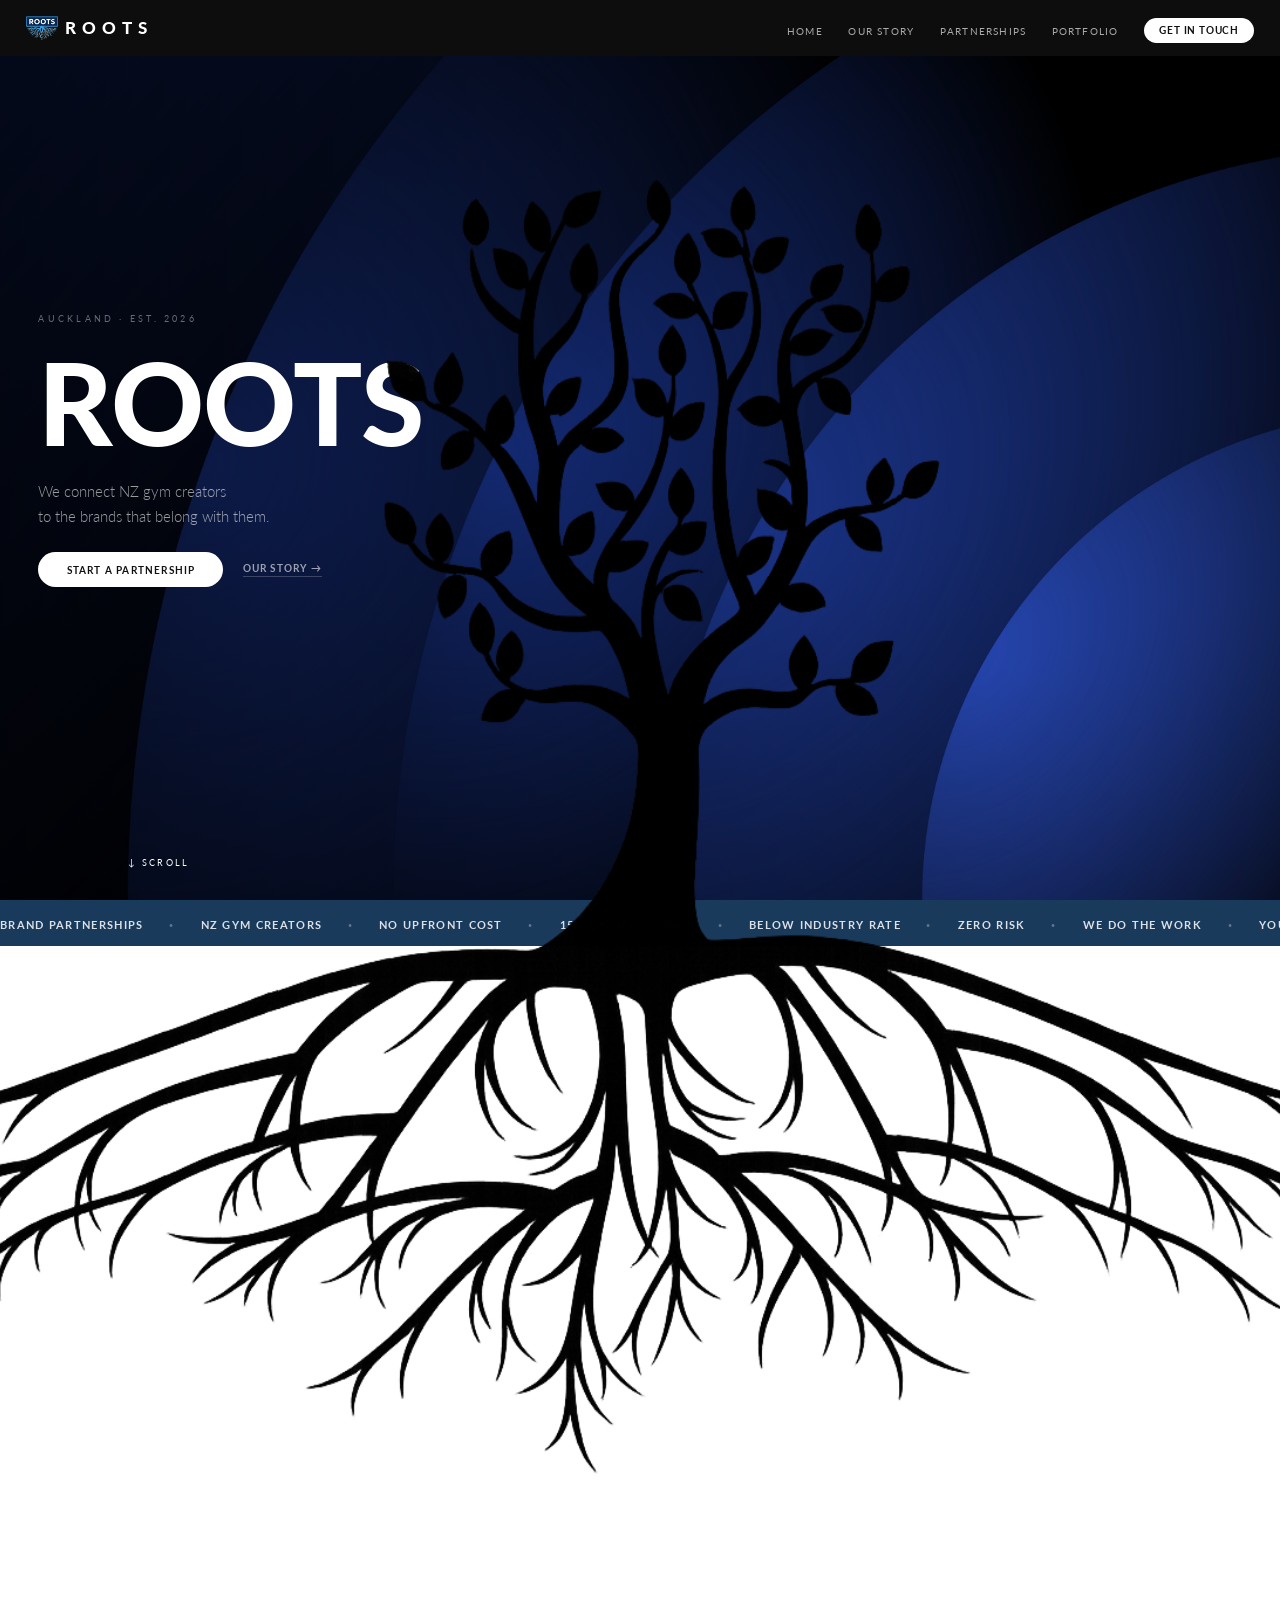
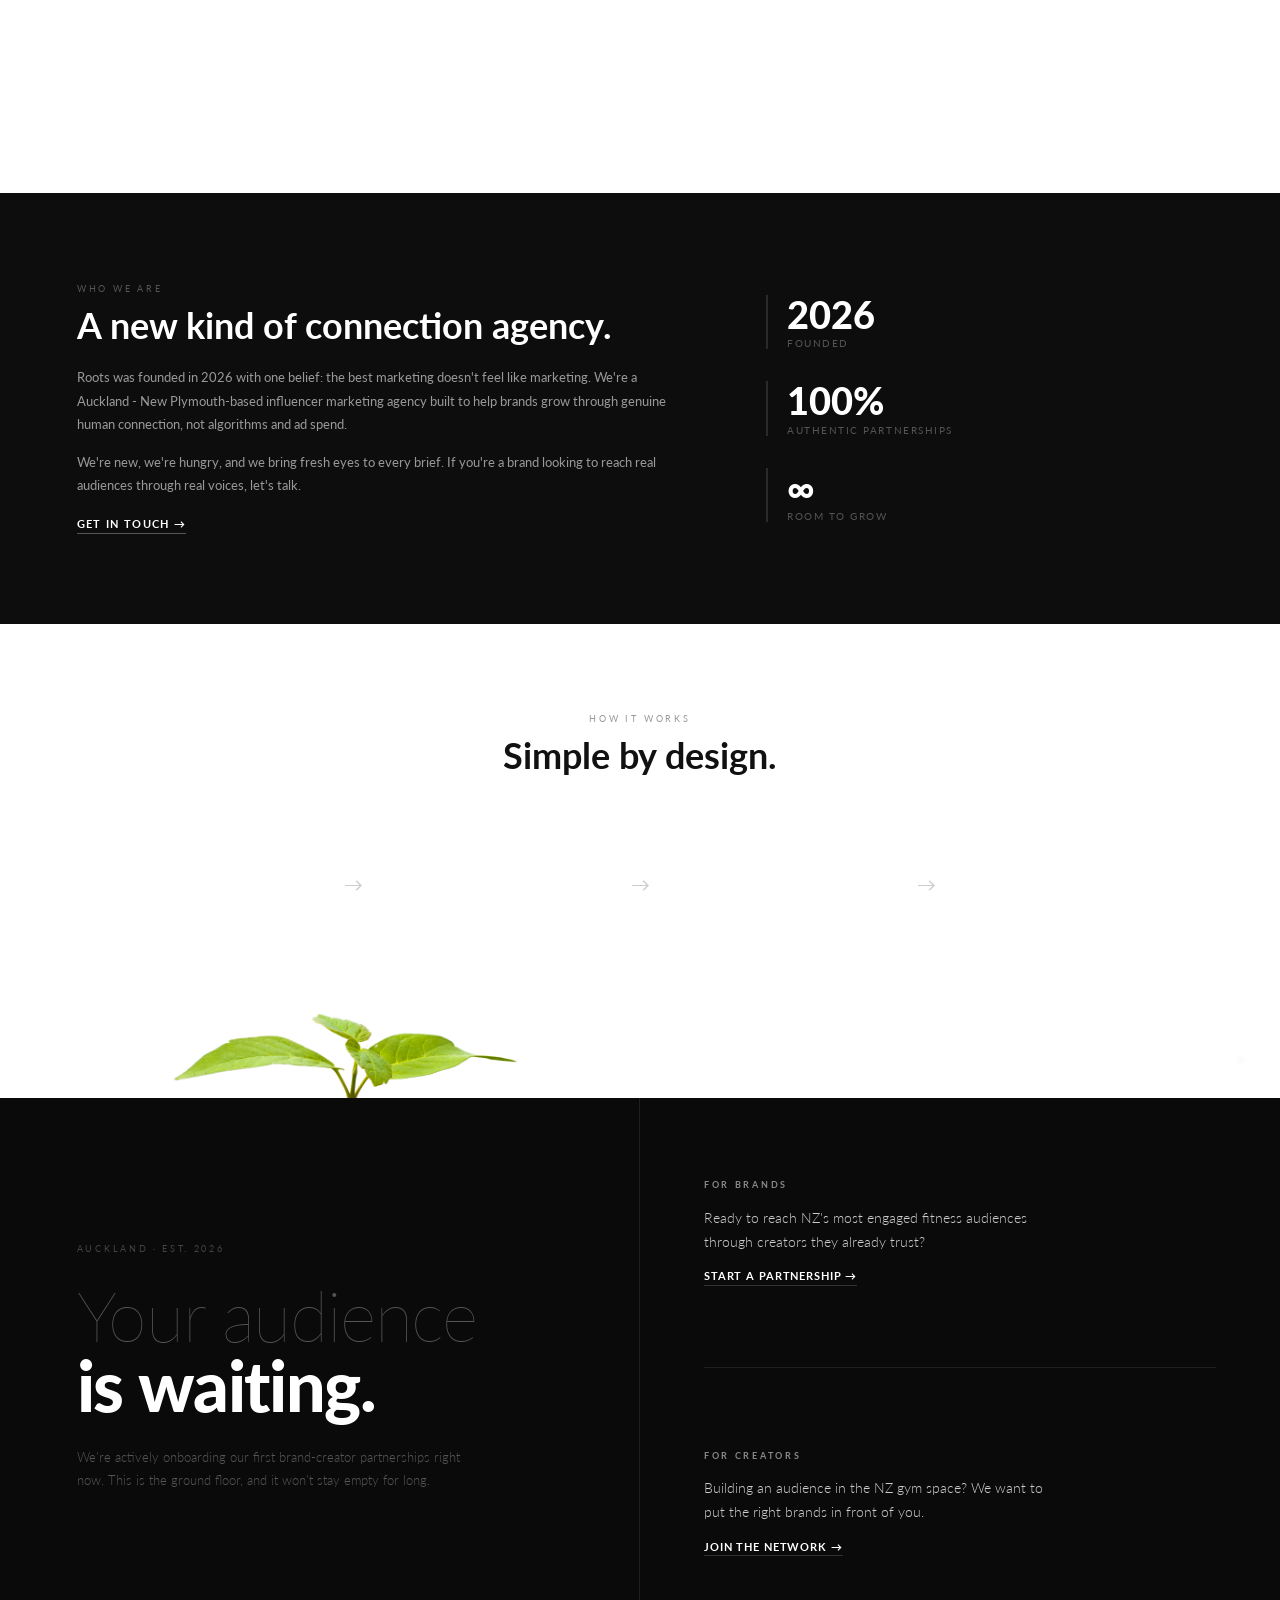
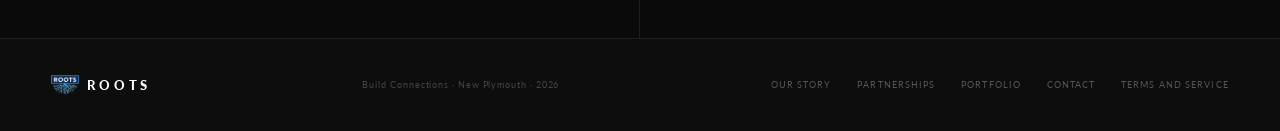
==== commit de3f8e21: "Update index.html" ====
--- a/index.html
+++ b/index.html
@@ -10,6 +10,14 @@
   <title>Roots - Build Connections</title>
 </head>
 <body>
+
+<div id="loader">
+  <div class="loader-inner">
+    <img src="logo.png" alt="Roots" class="loader-logo">
+    <span>ROOTS</span>
+    <div class="loader-bar"><div class="loader-fill"></div></div>
+  </div>
+</div>
 
   <header>
     <div class="header-inner">
@@ -34,7 +42,7 @@
 
   <div class="titlescreen">
     <div class="titlescreen-left reveal">
-      <p class="eyebrow">New Plymouth · Est. 2026</p>
+      <p class="eyebrow">Auckland · Est. 2026</p>
       <h1>ROOTS</h1>
       <p class="tagline">We connect NZ gym creators<br>to the brands that belong with them.</p>
       <div class="hero-btns">
@@ -48,7 +56,26 @@
   <div class="tree-connector">
     <img src="fulltree.png" alt="" class="tree-top-img" aria-hidden="true">
   </div>
-
+  <div class="ticker-wrap">
+    <div class="ticker-track">
+      <span>Brand Partnerships</span><span class="ticker-dot">·</span>
+      <span>NZ Gym Creators</span><span class="ticker-dot">·</span>
+      <span>No Upfront Cost</span><span class="ticker-dot">·</span>
+      <span>15% On Deals Only</span><span class="ticker-dot">·</span>
+      <span>Below Industry Rate</span><span class="ticker-dot">·</span>
+      <span>Zero Risk</span><span class="ticker-dot">·</span>
+      <span>We Do The Work</span><span class="ticker-dot">·</span>
+      <span>You Choose Who You Work With</span><span class="ticker-dot">·</span>
+      <span>Brand Partnerships</span><span class="ticker-dot">·</span>
+      <span>NZ Gym Creators</span><span class="ticker-dot">·</span>
+      <span>No Upfront Cost</span><span class="ticker-dot">·</span>
+      <span>15% On Deals Only</span><span class="ticker-dot">·</span>
+      <span>Below Industry Rate</span><span class="ticker-dot">·</span>
+      <span>Zero Risk</span><span class="ticker-dot">·</span>
+      <span>We Do The Work</span><span class="ticker-dot">·</span>
+      <span>You Choose Who You Work With</span><span class="ticker-dot">·</span>
+    </div>
+  </div>
   <div class="cards-section" id="roots-section">
     <div class="cards-row">
 
@@ -99,7 +126,7 @@
       <div style="flex:1.4;">
         <span class="section-label">Who We Are</span>
         <h2>A new kind of connection agency.</h2>
-        <p>Roots was founded in 2026 with one belief: the best marketing doesn't feel like marketing. We're a New Plymouth-based influencer marketing agency built to help brands grow through genuine human connection, not algorithms and ad spend.</p>
+        <p>Roots was founded in 2026 with one belief: the best marketing doesn't feel like marketing. We're a Auckland - New Plymouth-based influencer marketing agency built to help brands grow through genuine human connection, not algorithms and ad spend.</p>
         <p>We're new, we're hungry, and we bring fresh eyes to every brief. If you're a brand looking to reach real audiences through real voices, let's talk.</p>
         <a href="contact.html" class="text-link">Get in Touch →</a>
       </div>
@@ -152,7 +179,7 @@
 
   <div class="connect-section">
     <div class="connect-left">
-      <div class="connect-tag">New Plymouth · Est. 2026</div>
+      <div class="connect-tag">Auckland · Est. 2026</div>
       <div class="connect-heading">
         <span class="connect-line1">Your audience</span>
         <span class="connect-line2">is waiting.</span>
--- a/rootstyle.css
+++ b/rootstyle.css
@@ -6,6 +6,7 @@
   font-weight: 400;
   background: #fff;
   color: #111;
+  overflow-x: hidden;
 }
 html::-webkit-scrollbar { display: none; }
 html { scrollbar-width: none; -ms-overflow-style: none; scroll-behavior: smooth; }
@@ -39,7 +40,7 @@
 .header-inner { display: flex; justify-content: space-between; align-items: center; height: 100%; }
 .header-logo { display: flex; align-items: center; gap: 0.6vw; font-size: 1.3vw; font-weight: 900; letter-spacing: 0.35em; color: #fff; text-transform: uppercase; }
 .header-logo:hover { opacity: 0.8; }
-.header-logo-img { width: 2.4vw; height: 2.4vw; min-width: 32px; min-height: 32px; object-fit: contain; border-radius: 50%; }
+.header-logo-img { width: 2.4vw; height: 2.4vw; min-width: 32px; min-height: 32px; object-fit: contain;}
 header nav { display: flex; gap: 2vw; list-style: none; align-items: center; margin: 0; padding: 0; }
 header nav li a { font-size: 0.78vw; font-weight: 400; color: #aaa; letter-spacing: 0.12em; text-transform: uppercase; transition: color 0.2s; }
 header nav li a:hover { color: #fff; opacity: 1; }
@@ -149,11 +150,11 @@
 .hero-btn:hover { background: #ddd; opacity: 1; }
 .hero-btn-ghost { display: inline-block; font-size: 0.78vw; font-weight: 700; letter-spacing: 0.12em; text-transform: uppercase; color: rgba(255,255,255,0.6); border-bottom: 1px solid rgba(255,255,255,0.2); padding-bottom: 0.15vw; transition: color 0.2s, border-color 0.2s; white-space: nowrap; }
 .hero-btn-ghost:hover { color: #fff; border-color: #fff; opacity: 1; }
-.scroll-hint { position: absolute; bottom: 2.5vw; left: 10%; font-size: 0.72vw; letter-spacing: 0.25em; text-transform: uppercase; color: rgba(255,255,255,0.25); z-index: 2; transition: color 0.2s; }
+.scroll-hint { position: absolute; bottom: 2.5vw; left: 10%; font-size: 0.72vw; letter-spacing: 0.25em; text-transform: uppercase; color: white; z-index: 2; transition: color 0.2s; font-wieight: bold; }
 .scroll-hint:hover { color: rgba(255,255,255,0.6); opacity: 1; }
 
 .tree-connector { position: relative; z-index: 10; pointer-events: none; height: 0; }
-.tree-top-img { position: absolute; left: 51%; transform: translateX(-50%); bottom: -35vw; width: 2100px; height: 1500px; z-index: 10; }
+.tree-top-img { position: absolute; left: 51%;  transform: translateX(-50%);  bottom: -580px;  width: 1800px;  height: 1300px; z-index: 10;}
 
 .cards-section { background-color: #fff; background-size: cover; background-repeat: no-repeat; background-position: top center; overflow: hidden; padding-top: 1px; padding-bottom: 6vw; min-height: 80vh; position: relative; z-index: 1; }
 .cards-row { display: flex; justify-content: space-between; align-items: flex-start; padding: 0 3vw; margin-top: 28vw; gap: 2vw; }
@@ -185,7 +186,7 @@
 footer { background: #0d0d0d; border-top: 1px solid #1e1e1e; padding: 2.5vw 4vw; position: relative; z-index: 1; }
 .footer-inner { display: flex; align-items: center; justify-content: space-between; }
 .footer-logo { display: flex; align-items: center; gap: 0.6vw; font-size: 1vw; font-weight: 900; letter-spacing: 0.3em; color: #fff; }
-.footer-logo-img { width: 2.2vw; height: 2.2vw; object-fit: contain; border-radius: 50%; }
+.footer-logo-img { width: 2.2vw; height: 2.2vw; object-fit: contain;}
 .footer-tagline { font-size: 0.72vw; color: #444; letter-spacing: 0.1em; }
 .footer-nav { display: flex; gap: 2vw; }
 .footer-nav a { font-size: 0.72vw; color: #555; letter-spacing: 0.12em; text-transform: uppercase; transition: color 0.2s; }
@@ -345,6 +346,55 @@
 .team-role { font-size: 0.75vw; letter-spacing: 0.3vw; text-transform: uppercase; color: #1a3a5c; margin-top: -0.5vw; }
 .team-bio { font-size: 0.95vw; font-weight: 300; color: rgba(214,215,215,0.5); line-height: 1.8; }
 
+#loader {
+  position: fixed;
+  inset: 0;
+  background: #0d0d0d;
+  z-index: 99999;
+  display: flex;
+  align-items: center;
+  justify-content: center;
+  transition: opacity 0.5s ease, visibility 0.5s ease;
+}
+#loader.hidden {
+  opacity: 0;
+  visibility: hidden;
+}
+.loader-inner {
+  display: flex;
+  flex-direction: column;
+  align-items: center;
+  text-align: center;
+  gap: 1.2vw;
+  color: #fff;
+  font-weight: 900;
+  letter-spacing: 0.35em;
+  font-size: 1.3vw;
+  outline: 2px solid #72bcd4;
+  outline-offset: 16px;
+  border-radius: 2px;
+}
+.loader-logo {
+  width: 4vw;
+  min-width: 48px;
+}
+.loader-bar {
+  width: 120px;
+  height: 2px;
+  background: #222;
+  border-radius: 2px;
+  overflow: hidden;
+}
+.loader-fill {
+  height: 100%;
+  width: 0%;
+  background: #fff;
+  border-radius: 2px;
+  animation: load 1.2s ease forwards;
+}
+@keyframes load {
+  to { width: 100%; }
+}
 
 @media (max-width: 768px) {
   header { height: 14vw; padding: 0 5vw; }
